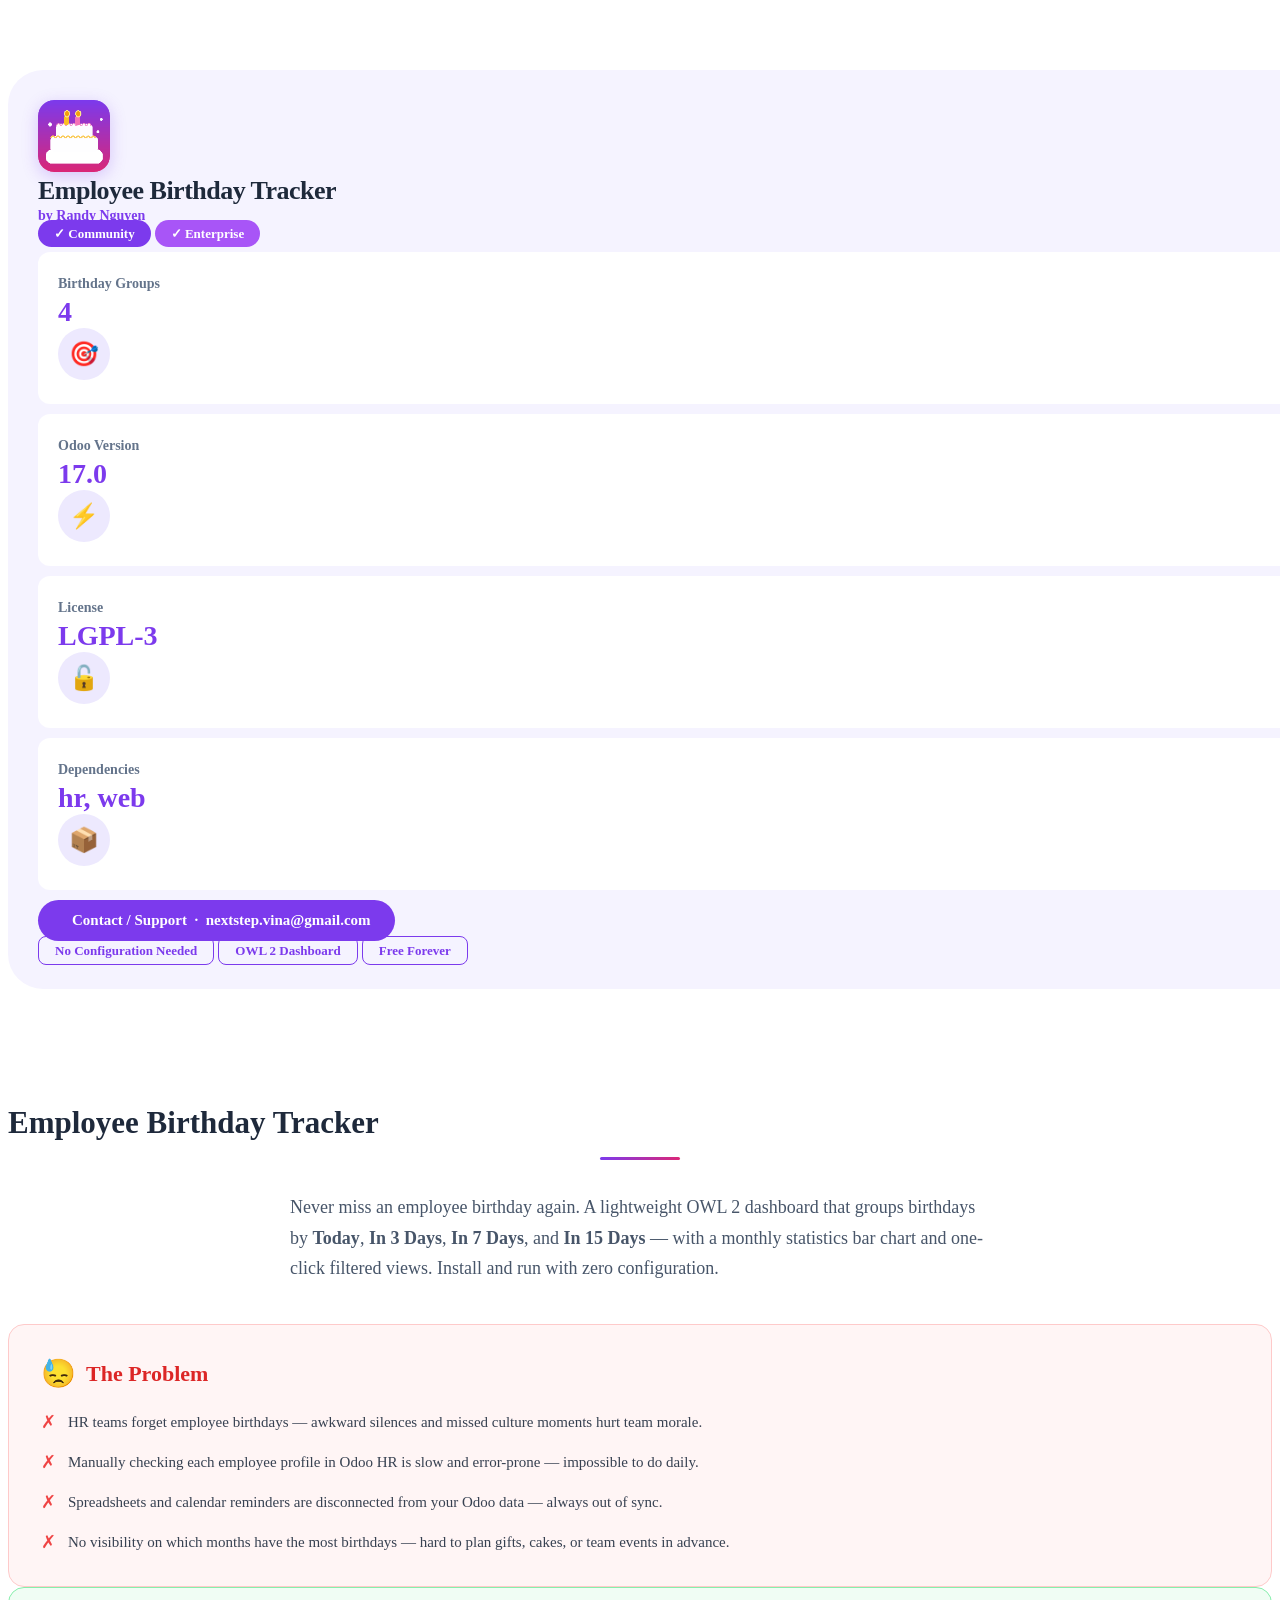
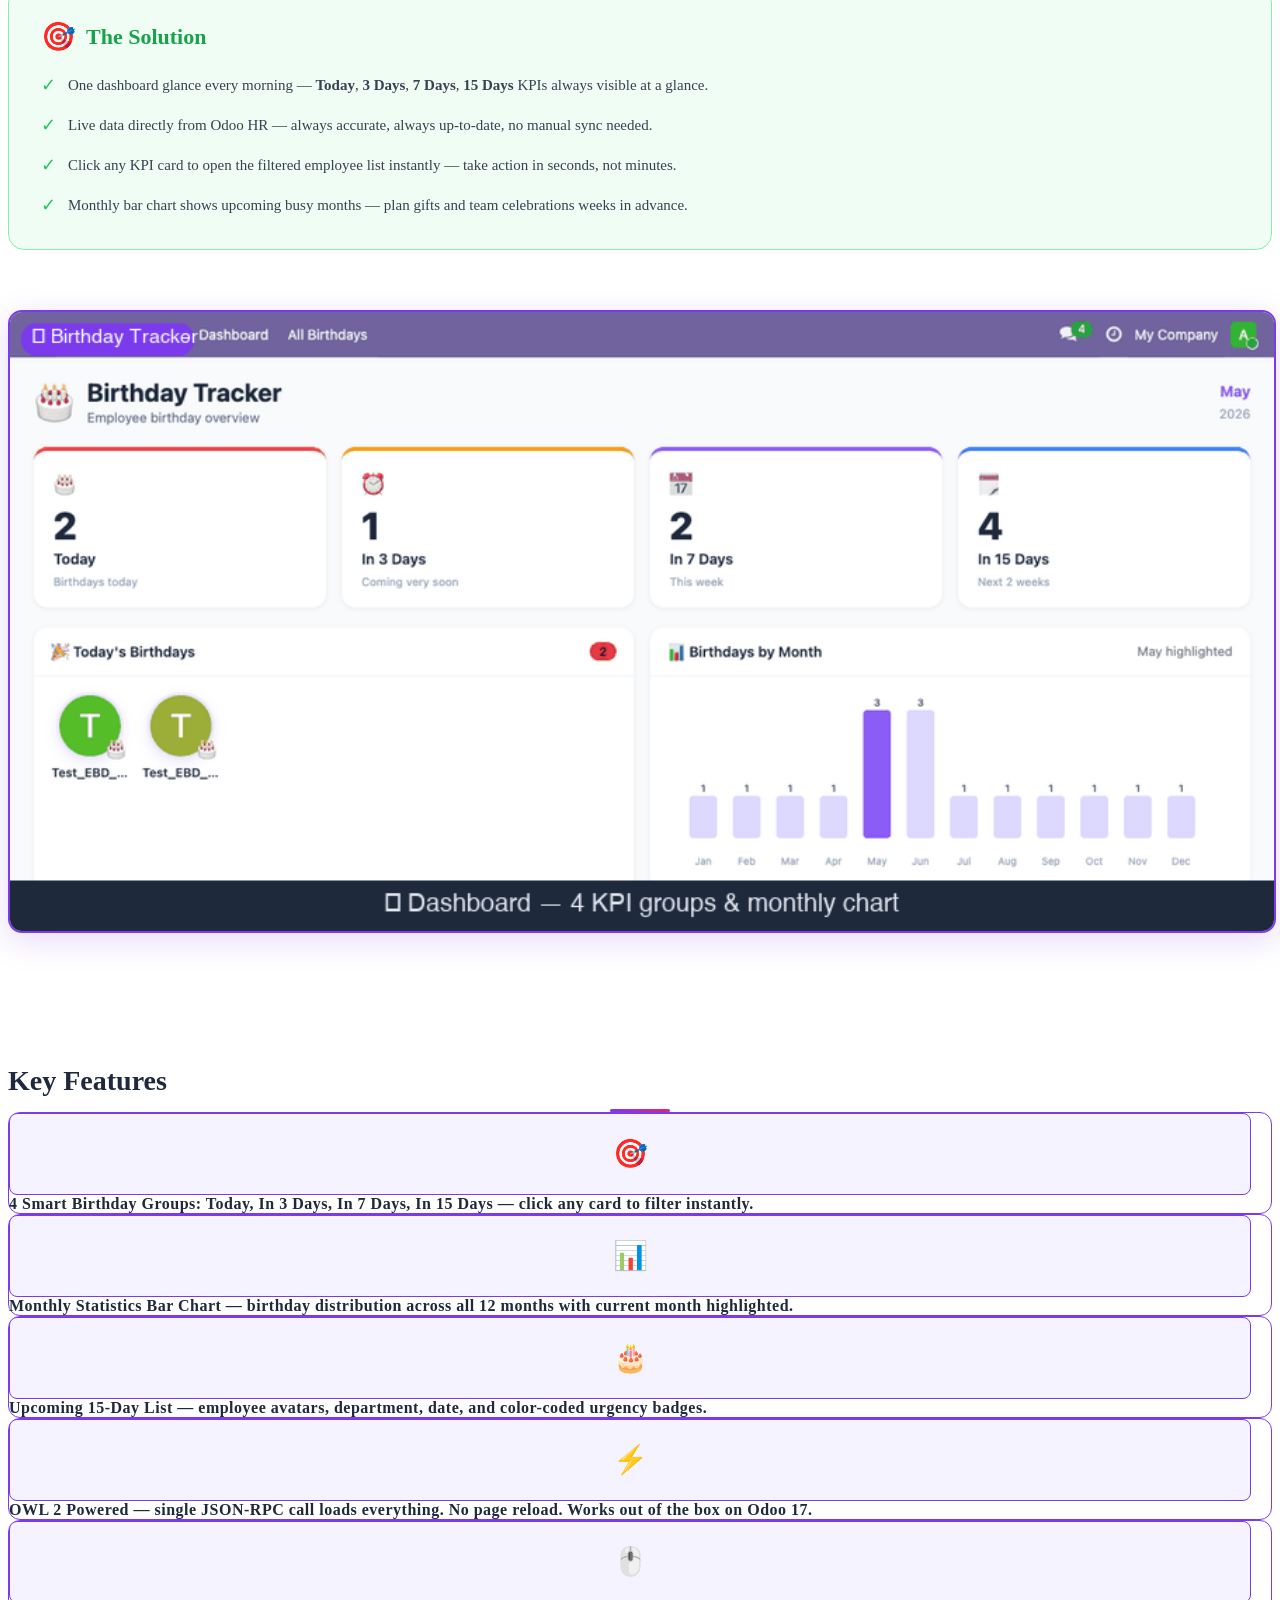
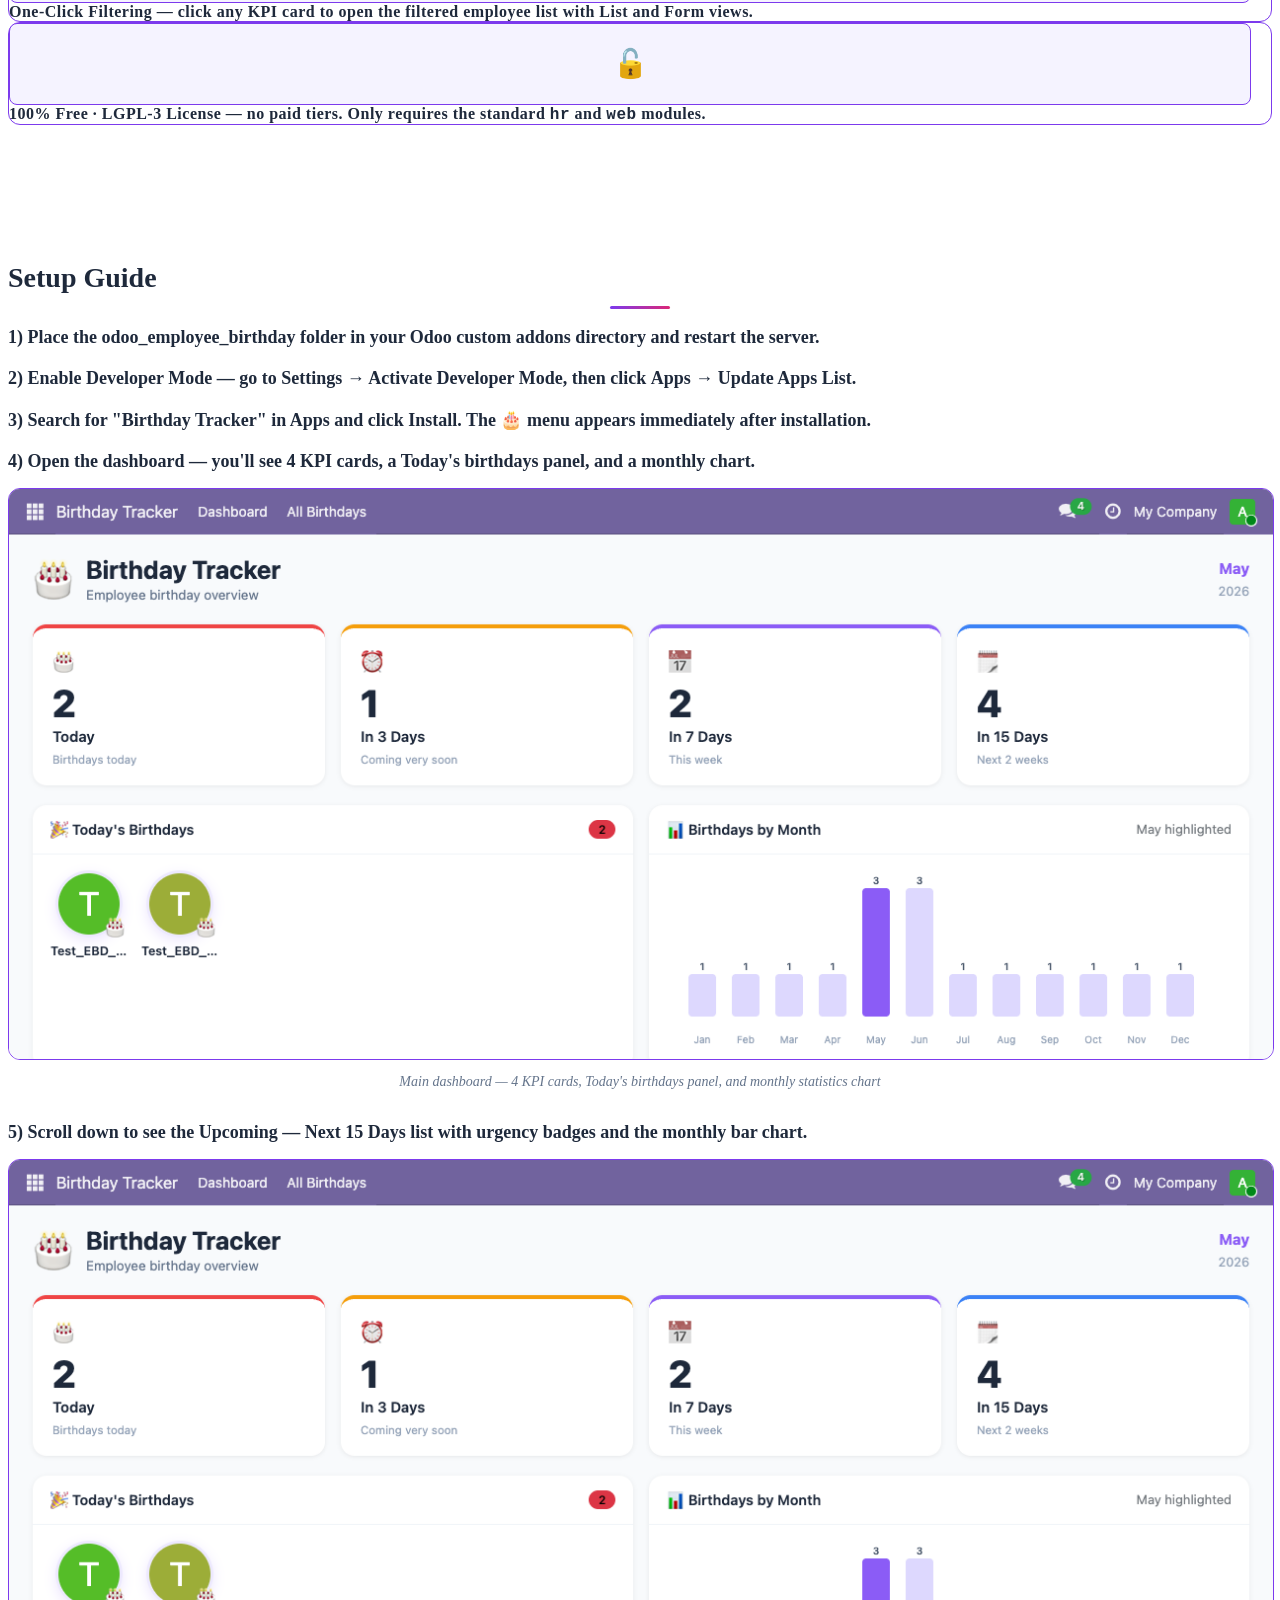
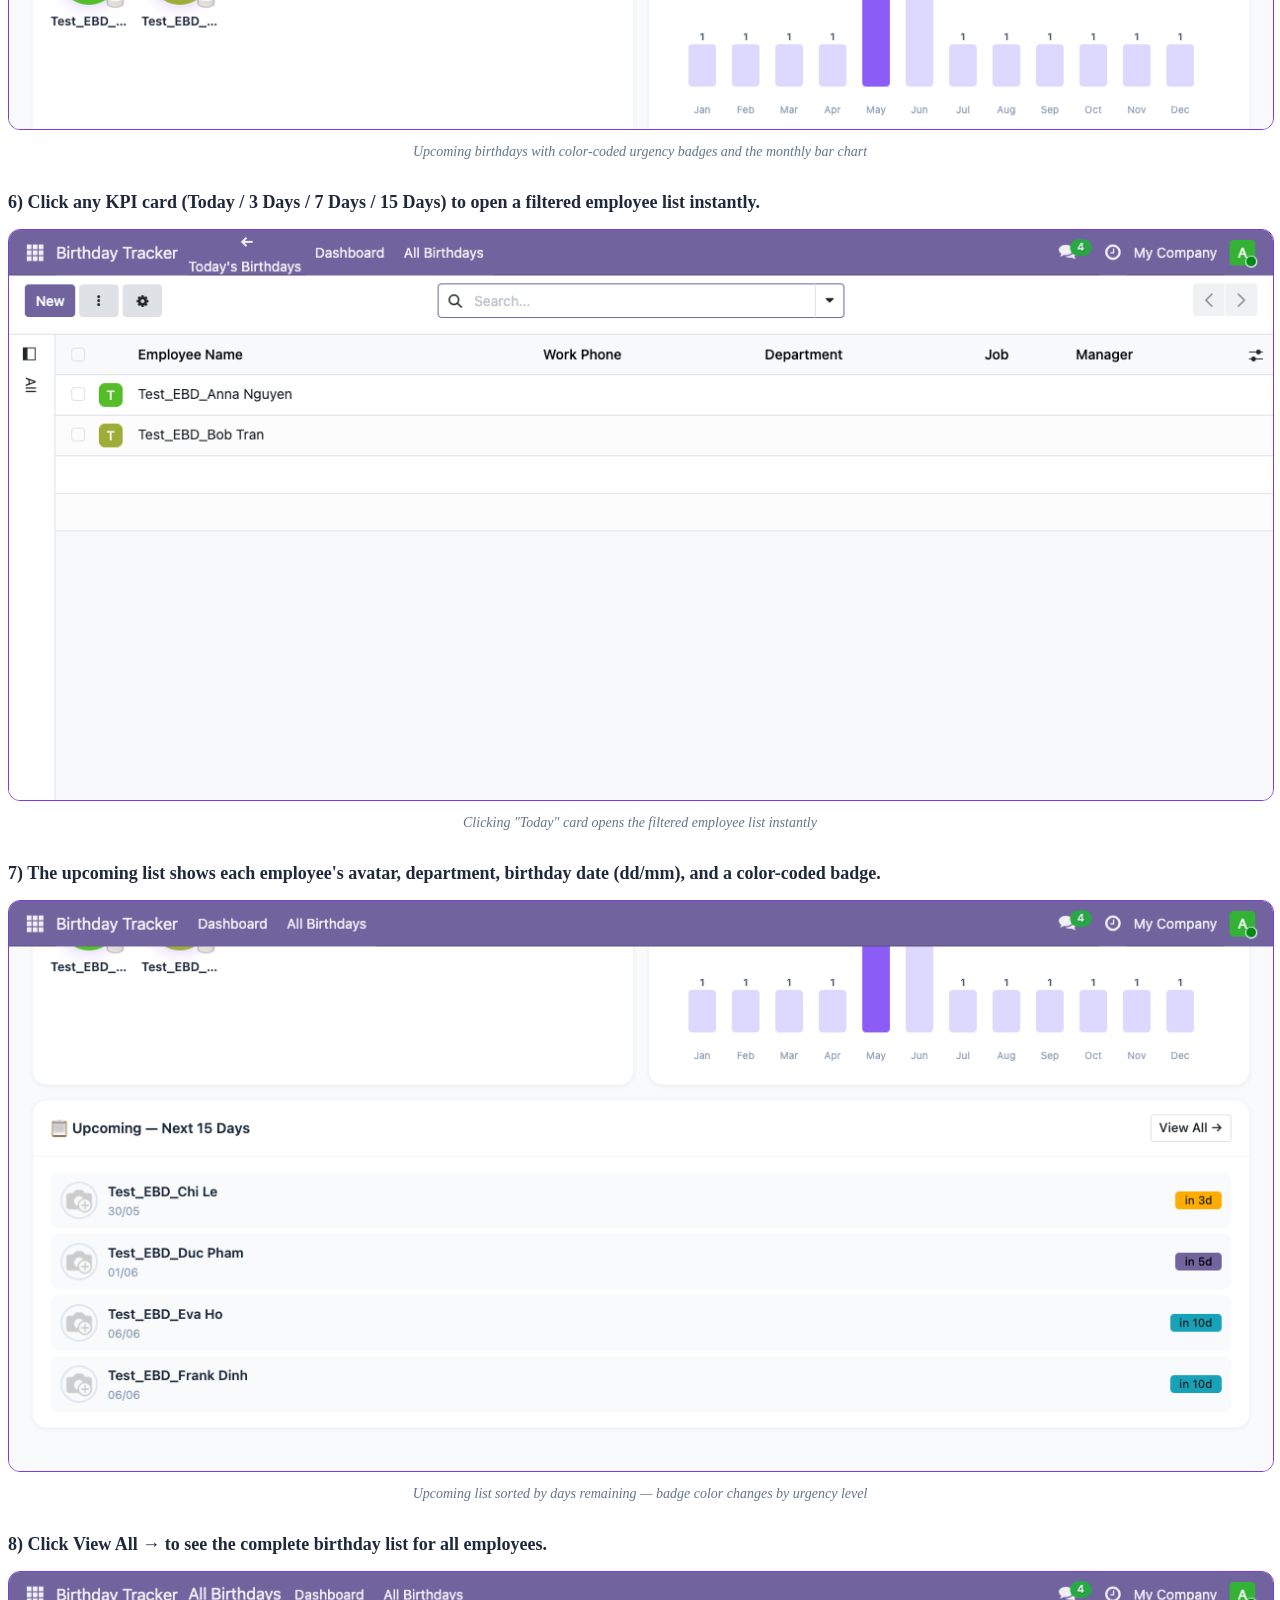
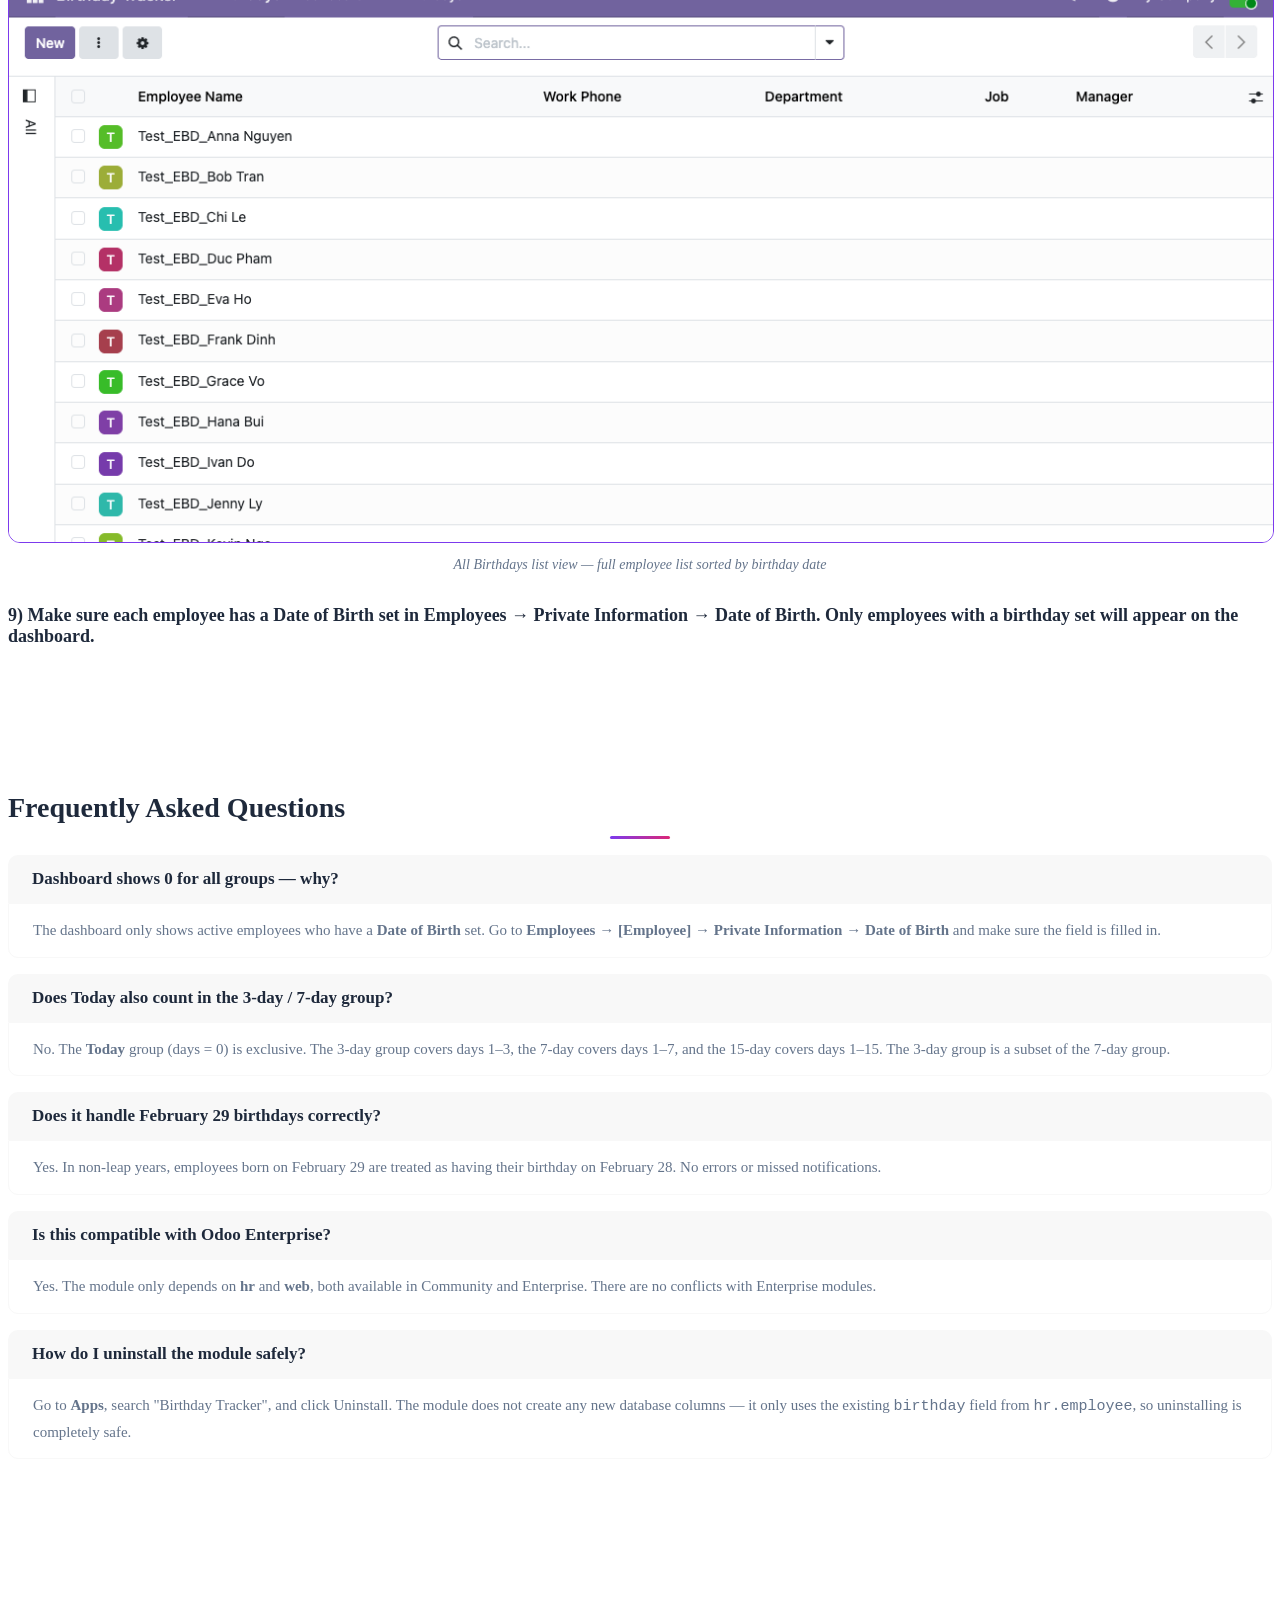
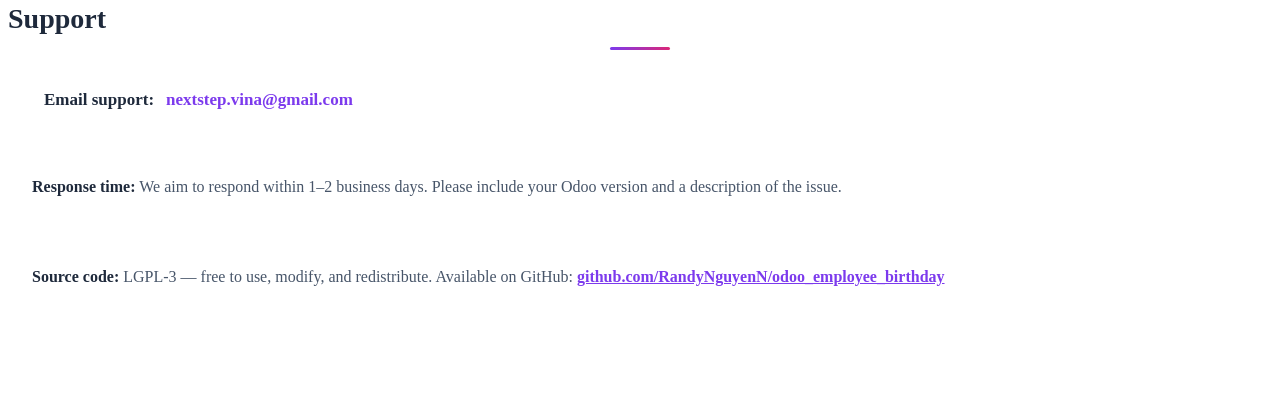
==== odoo_employee_birthday/static/description/index.html @ d993b1d2 "feat: port module to Odoo 17.0 - Update version to 17.0.1.0.0 - Change route type='jsonrpc' to type=" ====
<!DOCTYPE html>
<html lang="en">
<head>
<meta charset="UTF-8">
<meta name="viewport" content="width=device-width, initial-scale=1.0">
<title>Employee Birthday Tracker — Odoo 17</title>
</head>
<body>

<!-- ============================================================
     SECTION 1 — BRAND HEADER
     ============================================================ -->
<section class="sh_counter_section position-relative" style="margin-top:20px; margin-bottom:15px; padding:50px 0 0 0">
  <div class="container">
    <div style="width:100%; background-color:#f5f3ff; padding:30px; border-radius:35px">

      <!-- Logo + title row -->
      <div class="row align-items-center mb-4">
        <div class="col-lg-8 col-md-8 d-flex align-items-center gap-3">
          <img src="icon.png" alt="Birthday Tracker Icon" style="width:72px; height:72px; border-radius:16px; box-shadow:0 4px 16px rgba(124,58,237,.25)">
          <div>
            <div style="font-size:26px; font-weight:800; color:#1e293b; letter-spacing:-.02em">Employee Birthday Tracker</div>
            <div style="font-size:14px; color:#7c3aed; font-weight:600; margin-top:2px">by Randy Nguyen</div>
          </div>
        </div>
        <div class="col-lg-4 col-md-4 d-none d-md-flex justify-content-end align-items-center gap-2">
          <span style="background:#7c3aed; color:#fff; padding:6px 16px; border-radius:20px; font-size:13px; font-weight:700">✓ Community</span>
          <span style="background:#a855f7; color:#fff; padding:6px 16px; border-radius:20px; font-size:13px; font-weight:700">✓ Enterprise</span>
        </div>
      </div>

      <!-- KPI counter cards -->
      <div class="row mt-2">
        <div class="col-xxl-3 col-xl-3 col-lg-6 col-md-6 col-sm-12 col-12 card-group">
          <div class="w-100 shadow" style="padding:24px 20px; border-radius:12px; background-color:#fff; margin:10px 0">
            <div class="d-flex align-items-center justify-content-between">
              <div>
                <div style="font-size:14px; color:#64748b; font-weight:600; margin-bottom:4px">Birthday Groups</div>
                <div style="font-size:28px; font-weight:800; color:#7c3aed">4</div>
              </div>
              <div style="width:52px; height:52px; border-radius:50%; background:#ede9fe; display:flex; align-items:center; justify-content:center; font-size:24px">🎯</div>
            </div>
          </div>
        </div>
        <div class="col-xxl-3 col-xl-3 col-lg-6 col-md-6 col-sm-12 col-12 card-group">
          <div class="w-100 shadow" style="padding:24px 20px; border-radius:12px; background-color:#fff; margin:10px 0">
            <div class="d-flex align-items-center justify-content-between">
              <div>
                <div style="font-size:14px; color:#64748b; font-weight:600; margin-bottom:4px">Odoo Version</div>
                <div style="font-size:28px; font-weight:800; color:#7c3aed">17.0</div>
              </div>
              <div style="width:52px; height:52px; border-radius:50%; background:#ede9fe; display:flex; align-items:center; justify-content:center; font-size:24px">⚡</div>
            </div>
          </div>
        </div>
        <div class="col-xxl-3 col-xl-3 col-lg-6 col-md-6 col-sm-12 col-12 card-group">
          <div class="w-100 shadow" style="padding:24px 20px; border-radius:12px; background-color:#fff; margin:10px 0">
            <div class="d-flex align-items-center justify-content-between">
              <div>
                <div style="font-size:14px; color:#64748b; font-weight:600; margin-bottom:4px">License</div>
                <div style="font-size:28px; font-weight:800; color:#7c3aed">LGPL-3</div>
              </div>
              <div style="width:52px; height:52px; border-radius:50%; background:#ede9fe; display:flex; align-items:center; justify-content:center; font-size:24px">🔓</div>
            </div>
          </div>
        </div>
        <div class="col-xxl-3 col-xl-3 col-lg-6 col-md-6 col-sm-12 col-12 card-group">
          <div class="w-100 shadow" style="padding:24px 20px; border-radius:12px; background-color:#fff; margin:10px 0">
            <div class="d-flex align-items-center justify-content-between">
              <div>
                <div style="font-size:14px; color:#64748b; font-weight:600; margin-bottom:4px">Dependencies</div>
                <div style="font-size:28px; font-weight:800; color:#7c3aed">hr, web</div>
              </div>
              <div style="width:52px; height:52px; border-radius:50%; background:#ede9fe; display:flex; align-items:center; justify-content:center; font-size:24px">📦</div>
            </div>
          </div>
        </div>
      </div>

      <!-- CTA + badges row -->
      <div class="row justify-content-between align-items-center mt-2">
        <div class="col-lg-6">
          <a href="mailto:nextstep.vina@gmail.com" style="text-decoration:none">
            <div style="background:#7c3aed; color:#fff; padding:12px 24px; border-radius:50px; display:inline-flex; align-items:center; gap:10px; font-size:15px; font-weight:700">
              <span class="fa fa-envelope"></span>
              Contact / Support &nbsp;·&nbsp; nextstep.vina@gmail.com
            </div>
          </a>
        </div>
        <div class="col-lg-6 d-none d-lg-flex justify-content-end gap-2 align-items-center">
          <span style="border:1px solid #7c3aed; color:#7c3aed; padding:6px 16px; border-radius:8px; font-size:13px; font-weight:600">No Configuration Needed</span>
          <span style="border:1px solid #7c3aed; color:#7c3aed; padding:6px 16px; border-radius:8px; font-size:13px; font-weight:600">OWL 2 Dashboard</span>
          <span style="border:1px solid #7c3aed; color:#7c3aed; padding:6px 16px; border-radius:8px; font-size:13px; font-weight:600">Free Forever</span>
        </div>
      </div>

    </div>
  </div>
</section>


<!-- ============================================================
     SECTION 2 — MODULE DESCRIPTION
     ============================================================ -->
<section style="padding:60px 0 20px 0">
  <div class="container">
    <div class="text-center">
      <h4 style="font-size:31px; font-weight:700; color:#1e293b; margin-bottom:10px">Employee Birthday Tracker</h4>
      <div style="display:block; height:3px; width:80px; background:linear-gradient(90deg,#7c3aed,#db2777); margin:16px auto 32px auto; border-radius:4px"></div>
      <p style="color:#475569; font-size:18px; max-width:700px; margin:0 auto; line-height:1.7">
        Never miss an employee birthday again. A lightweight OWL 2 dashboard that groups birthdays by
        <strong>Today</strong>, <strong>In 3 Days</strong>, <strong>In 7 Days</strong>, and <strong>In 15 Days</strong> —
        with a monthly statistics bar chart and one-click filtered views. Install and run with zero configuration.
      </p>
    </div>
  </div>
</section>


<!-- ============================================================
     SECTION 2b — PAIN POINTS & SOLUTION
     ============================================================ -->
<section style="padding:20px 0 50px 0; background-color:transparent">
  <div class="container">

    <div class="row g-4">

      <!-- Pain Points -->
      <div class="col-md-6">
        <div style="background:#fff5f5; border:1.5px solid #fecaca; border-radius:16px; padding:32px; height:100%">
          <div style="font-size:22px; font-weight:800; color:#dc2626; margin-bottom:20px; display:flex; align-items:center; gap:10px">
            <span style="font-size:28px">😓</span> The Problem
          </div>
          <ul style="list-style:none; padding:0; margin:0">
            <li style="display:flex; gap:12px; margin-bottom:16px; align-items:flex-start">
              <span style="color:#ef4444; font-size:18px; flex-shrink:0; margin-top:1px">✗</span>
              <span style="color:#374151; font-size:15px; line-height:1.6">HR teams forget employee birthdays — awkward silences and missed culture moments hurt team morale.</span>
            </li>
            <li style="display:flex; gap:12px; margin-bottom:16px; align-items:flex-start">
              <span style="color:#ef4444; font-size:18px; flex-shrink:0; margin-top:1px">✗</span>
              <span style="color:#374151; font-size:15px; line-height:1.6">Manually checking each employee profile in Odoo HR is slow and error-prone — impossible to do daily.</span>
            </li>
            <li style="display:flex; gap:12px; margin-bottom:16px; align-items:flex-start">
              <span style="color:#ef4444; font-size:18px; flex-shrink:0; margin-top:1px">✗</span>
              <span style="color:#374151; font-size:15px; line-height:1.6">Spreadsheets and calendar reminders are disconnected from your Odoo data — always out of sync.</span>
            </li>
            <li style="display:flex; gap:12px; align-items:flex-start">
              <span style="color:#ef4444; font-size:18px; flex-shrink:0; margin-top:1px">✗</span>
              <span style="color:#374151; font-size:15px; line-height:1.6">No visibility on which months have the most birthdays — hard to plan gifts, cakes, or team events in advance.</span>
            </li>
          </ul>
        </div>
      </div>

      <!-- Solution -->
      <div class="col-md-6">
        <div style="background:#f0fdf4; border:1.5px solid #86efac; border-radius:16px; padding:32px; height:100%">
          <div style="font-size:22px; font-weight:800; color:#16a34a; margin-bottom:20px; display:flex; align-items:center; gap:10px">
            <span style="font-size:28px">🎯</span> The Solution
          </div>
          <ul style="list-style:none; padding:0; margin:0">
            <li style="display:flex; gap:12px; margin-bottom:16px; align-items:flex-start">
              <span style="color:#22c55e; font-size:18px; flex-shrink:0; margin-top:1px">✓</span>
              <span style="color:#374151; font-size:15px; line-height:1.6">One dashboard glance every morning — <strong>Today</strong>, <strong>3 Days</strong>, <strong>7 Days</strong>, <strong>15 Days</strong> KPIs always visible at a glance.</span>
            </li>
            <li style="display:flex; gap:12px; margin-bottom:16px; align-items:flex-start">
              <span style="color:#22c55e; font-size:18px; flex-shrink:0; margin-top:1px">✓</span>
              <span style="color:#374151; font-size:15px; line-height:1.6">Live data directly from Odoo HR — always accurate, always up-to-date, no manual sync needed.</span>
            </li>
            <li style="display:flex; gap:12px; margin-bottom:16px; align-items:flex-start">
              <span style="color:#22c55e; font-size:18px; flex-shrink:0; margin-top:1px">✓</span>
              <span style="color:#374151; font-size:15px; line-height:1.6">Click any KPI card to open the filtered employee list instantly — take action in seconds, not minutes.</span>
            </li>
            <li style="display:flex; gap:12px; align-items:flex-start">
              <span style="color:#22c55e; font-size:18px; flex-shrink:0; margin-top:1px">✓</span>
              <span style="color:#374151; font-size:15px; line-height:1.6">Monthly bar chart shows upcoming busy months — plan gifts and team celebrations weeks in advance.</span>
            </li>
          </ul>
        </div>
      </div>

    </div>
  </div>
</section>


<!-- ============================================================
     SECTION 2c — DEMO GIF
     ============================================================ -->
<section style="padding:10px 0 40px 0; background-color:transparent">
  <div class="container">
    <div class="col-md-12">
      <img class="img-responsive rounded" style="width:100%; border:2px solid #7c3aed; border-radius:14px; box-shadow:0 8px 32px rgba(124,58,237,.18)" src="demo.gif" alt="Employee Birthday Tracker Demo">
    </div>
  </div>
</section>


<!-- ============================================================
     SECTION 3 — FEATURES
     ============================================================ -->
<section style="padding:50px 0; background-color:transparent">
  <div class="container">
    <div class="text-center mb-5">
      <h4 style="font-size:28px; font-weight:700; color:#1e293b; margin-bottom:10px">Key Features</h4>
      <div style="display:block; height:3px; width:60px; background:linear-gradient(90deg,#7c3aed,#db2777); margin:12px auto 0 auto; border-radius:4px"></div>
    </div>
    <div class="row g-3">

      <div class="col-md-6">
        <div class="p-4 shadow rounded h-100 d-flex align-items-center" style="border:1px solid #7c3aed; border-radius:12px !important">
          <div style="border:1px solid #7c3aed; padding:10px; border-radius:8px; margin-right:20px; display:flex; min-width:60px; min-height:60px; align-items:center; justify-content:center; background:#f5f3ff">
            <span style="font-size:28px">🎯</span>
          </div>
          <span style="font-size:16px; color:#1e293b; font-weight:600; letter-spacing:.5px">4 Smart Birthday Groups: Today, In 3 Days, In 7 Days, In 15 Days — click any card to filter instantly.</span>
        </div>
      </div>

      <div class="col-md-6">
        <div class="p-4 shadow rounded h-100 d-flex align-items-center" style="border:1px solid #7c3aed; border-radius:12px !important">
          <div style="border:1px solid #7c3aed; padding:10px; border-radius:8px; margin-right:20px; display:flex; min-width:60px; min-height:60px; align-items:center; justify-content:center; background:#f5f3ff">
            <span style="font-size:28px">📊</span>
          </div>
          <span style="font-size:16px; color:#1e293b; font-weight:600; letter-spacing:.5px">Monthly Statistics Bar Chart — birthday distribution across all 12 months with current month highlighted.</span>
        </div>
      </div>

      <div class="col-md-6">
        <div class="p-4 shadow rounded h-100 d-flex align-items-center" style="border:1px solid #7c3aed; border-radius:12px !important">
          <div style="border:1px solid #7c3aed; padding:10px; border-radius:8px; margin-right:20px; display:flex; min-width:60px; min-height:60px; align-items:center; justify-content:center; background:#f5f3ff">
            <span style="font-size:28px">🎂</span>
          </div>
          <span style="font-size:16px; color:#1e293b; font-weight:600; letter-spacing:.5px">Upcoming 15-Day List — employee avatars, department, date, and color-coded urgency badges.</span>
        </div>
      </div>

      <div class="col-md-6">
        <div class="p-4 shadow rounded h-100 d-flex align-items-center" style="border:1px solid #7c3aed; border-radius:12px !important">
          <div style="border:1px solid #7c3aed; padding:10px; border-radius:8px; margin-right:20px; display:flex; min-width:60px; min-height:60px; align-items:center; justify-content:center; background:#f5f3ff">
            <span style="font-size:28px">⚡</span>
          </div>
          <span style="font-size:16px; color:#1e293b; font-weight:600; letter-spacing:.5px">OWL 2 Powered — single JSON-RPC call loads everything. No page reload. Works out of the box on Odoo 17.</span>
        </div>
      </div>

      <div class="col-md-6">
        <div class="p-4 shadow rounded h-100 d-flex align-items-center" style="border:1px solid #7c3aed; border-radius:12px !important">
          <div style="border:1px solid #7c3aed; padding:10px; border-radius:8px; margin-right:20px; display:flex; min-width:60px; min-height:60px; align-items:center; justify-content:center; background:#f5f3ff">
            <span style="font-size:28px">🖱️</span>
          </div>
          <span style="font-size:16px; color:#1e293b; font-weight:600; letter-spacing:.5px">One-Click Filtering — click any KPI card to open the filtered employee list with List and Form views.</span>
        </div>
      </div>

      <div class="col-md-6">
        <div class="p-4 shadow rounded h-100 d-flex align-items-center" style="border:1px solid #7c3aed; border-radius:12px !important">
          <div style="border:1px solid #7c3aed; padding:10px; border-radius:8px; margin-right:20px; display:flex; min-width:60px; min-height:60px; align-items:center; justify-content:center; background:#f5f3ff">
            <span style="font-size:28px">🔓</span>
          </div>
          <span style="font-size:16px; color:#1e293b; font-weight:600; letter-spacing:.5px">100% Free · LGPL-3 License — no paid tiers. Only requires the standard <code>hr</code> and <code>web</code> modules.</span>
        </div>
      </div>

    </div>
  </div>
</section>


<!-- ============================================================
     SECTION 4 — SETUP GUIDE WITH SCREENSHOTS
     ============================================================ -->
<section style="padding:50px 0; background-color:transparent">
  <div class="container">
    <div class="text-center mb-5">
      <h4 style="font-size:28px; font-weight:700; color:#1e293b; margin-bottom:10px">Setup Guide</h4>
      <div style="display:block; height:3px; width:60px; background:linear-gradient(90deg,#7c3aed,#db2777); margin:12px auto 0 auto; border-radius:4px"></div>
    </div>

    <p style="color:#1e293b; font-size:18px; margin-bottom:20px; font-weight:600">
      1) Place the <strong>odoo_employee_birthday</strong> folder in your Odoo custom addons directory and restart the server.
    </p>

    <p style="color:#1e293b; font-size:18px; margin-bottom:20px; font-weight:600">
      2) Enable Developer Mode — go to <strong>Settings → Activate Developer Mode</strong>, then click <strong>Apps → Update Apps List</strong>.
    </p>

    <p style="color:#1e293b; font-size:18px; margin-bottom:20px; font-weight:600">
      3) Search for <strong>"Birthday Tracker"</strong> in Apps and click <strong>Install</strong>. The 🎂 menu appears immediately after installation.
    </p>

    <p style="color:#1e293b; font-size:18px; margin-bottom:16px; font-weight:600">
      4) Open the dashboard — you'll see 4 KPI cards, a Today's birthdays panel, and a monthly chart.
    </p>
    <div class="col-md-12">
      <img class="img-responsive rounded" style="width:100%; border:1px solid #7c3aed; border-radius:12px" src="screenshots/01-dashboard.png" alt="Birthday Tracker Dashboard">
    </div>
    <p style="color:#64748b; font-size:14px; text-align:center; margin:10px 0 32px 0; font-style:italic">Main dashboard — 4 KPI cards, Today's birthdays panel, and monthly statistics chart</p>

    <p style="color:#1e293b; font-size:18px; margin-bottom:16px; font-weight:600">
      5) Scroll down to see the <strong>Upcoming — Next 15 Days</strong> list with urgency badges and the monthly bar chart.
    </p>
    <div class="col-md-12">
      <img class="img-responsive rounded" style="width:100%; border:1px solid #7c3aed; border-radius:12px" src="screenshots/02-dashboard-upcoming.png" alt="Dashboard Upcoming List">
    </div>
    <p style="color:#64748b; font-size:14px; text-align:center; margin:10px 0 32px 0; font-style:italic">Upcoming birthdays with color-coded urgency badges and the monthly bar chart</p>

    <p style="color:#1e293b; font-size:18px; margin-bottom:16px; font-weight:600">
      6) Click any <strong>KPI card</strong> (Today / 3 Days / 7 Days / 15 Days) to open a filtered employee list instantly.
    </p>
    <div class="col-md-12">
      <img class="img-responsive rounded" style="width:100%; border:1px solid #7c3aed; border-radius:12px" src="screenshots/04-today-filtered-list.png" alt="Filtered Today List">
    </div>
    <p style="color:#64748b; font-size:14px; text-align:center; margin:10px 0 32px 0; font-style:italic">Clicking "Today" card opens the filtered employee list instantly</p>

    <p style="color:#1e293b; font-size:18px; margin-bottom:16px; font-weight:600">
      7) The upcoming list shows each employee's avatar, department, birthday date (dd/mm), and a color-coded badge.
    </p>
    <div class="col-md-12">
      <img class="img-responsive rounded" style="width:100%; border:1px solid #7c3aed; border-radius:12px" src="screenshots/03-upcoming-list.png" alt="Upcoming Birthdays">
    </div>
    <p style="color:#64748b; font-size:14px; text-align:center; margin:10px 0 32px 0; font-style:italic">Upcoming list sorted by days remaining — badge color changes by urgency level</p>

    <p style="color:#1e293b; font-size:18px; margin-bottom:16px; font-weight:600">
      8) Click <strong>View All →</strong> to see the complete birthday list for all employees.
    </p>
    <div class="col-md-12">
      <img class="img-responsive rounded" style="width:100%; border:1px solid #7c3aed; border-radius:12px" src="screenshots/05-all-birthdays.png" alt="All Birthdays List">
    </div>
    <p style="color:#64748b; font-size:14px; text-align:center; margin:10px 0 32px 0; font-style:italic">All Birthdays list view — full employee list sorted by birthday date</p>

    <p style="color:#1e293b; font-size:18px; margin-bottom:8px; font-weight:600">
      9) Make sure each employee has a <strong>Date of Birth</strong> set in <strong>Employees → Private Information → Date of Birth</strong>.
      Only employees with a birthday set will appear on the dashboard.
    </p>

  </div>
</section>


<!-- ============================================================
     SECTION 5 — FAQ
     ============================================================ -->
<section style="padding:50px 0; background-color:transparent">
  <div class="container">
    <div class="text-center mb-5">
      <h4 style="font-size:28px; font-weight:700; color:#1e293b; margin-bottom:10px">Frequently Asked Questions</h4>
      <div style="display:block; height:3px; width:60px; background:linear-gradient(90deg,#7c3aed,#db2777); margin:12px auto 0 auto; border-radius:4px"></div>
    </div>

    <div class="row">
      <div class="col-md-12">
        <div class="accordion" id="accordion_faq">

          <div style="margin:1rem 0">
            <div class="card-header" data-bs-toggle="collapse" data-bs-target="#faq1" style="background-color:#f8f8f8; border:none; border-radius:10px 10px 0 0; padding:14px 24px; cursor:pointer">
              <a class="card-title text-decoration-none" style="font-size:17px; font-weight:600; color:#1e293b">Dashboard shows 0 for all groups — why?</a>
            </div>
            <div id="faq1" class="accordion-collapse collapse show" data-bs-parent="#accordion_faq" style="border:1px solid #f8f8f8; border-radius:0 0 10px 10px">
              <p style="padding:14px 24px; font-size:15px; color:#64748b; line-height:1.65; margin:0">
                The dashboard only shows active employees who have a <strong>Date of Birth</strong> set. Go to
                <strong>Employees → [Employee] → Private Information → Date of Birth</strong> and make sure the field is filled in.
              </p>
            </div>
          </div>

          <div style="margin:1rem 0">
            <div class="card-header collapsed" data-bs-toggle="collapse" data-bs-target="#faq2" style="background-color:#f8f8f8; border:none; border-radius:10px 10px 0 0; padding:14px 24px; cursor:pointer">
              <a class="card-title text-decoration-none" style="font-size:17px; font-weight:600; color:#1e293b">Does Today also count in the 3-day / 7-day group?</a>
            </div>
            <div id="faq2" class="accordion-collapse collapse" data-bs-parent="#accordion_faq" style="border:1px solid #f8f8f8; border-radius:0 0 10px 10px">
              <p style="padding:14px 24px; font-size:15px; color:#64748b; line-height:1.65; margin:0">
                No. The <strong>Today</strong> group (days = 0) is exclusive. The 3-day group covers days 1–3, the 7-day covers days 1–7, and the 15-day covers days 1–15. The 3-day group is a subset of the 7-day group.
              </p>
            </div>
          </div>

          <div style="margin:1rem 0">
            <div class="card-header collapsed" data-bs-toggle="collapse" data-bs-target="#faq3" style="background-color:#f8f8f8; border:none; border-radius:10px 10px 0 0; padding:14px 24px; cursor:pointer">
              <a class="card-title text-decoration-none" style="font-size:17px; font-weight:600; color:#1e293b">Does it handle February 29 birthdays correctly?</a>
            </div>
            <div id="faq3" class="accordion-collapse collapse" data-bs-parent="#accordion_faq" style="border:1px solid #f8f8f8; border-radius:0 0 10px 10px">
              <p style="padding:14px 24px; font-size:15px; color:#64748b; line-height:1.65; margin:0">
                Yes. In non-leap years, employees born on February 29 are treated as having their birthday on February 28. No errors or missed notifications.
              </p>
            </div>
          </div>

          <div style="margin:1rem 0">
            <div class="card-header collapsed" data-bs-toggle="collapse" data-bs-target="#faq4" style="background-color:#f8f8f8; border:none; border-radius:10px 10px 0 0; padding:14px 24px; cursor:pointer">
              <a class="card-title text-decoration-none" style="font-size:17px; font-weight:600; color:#1e293b">Is this compatible with Odoo Enterprise?</a>
            </div>
            <div id="faq4" class="accordion-collapse collapse" data-bs-parent="#accordion_faq" style="border:1px solid #f8f8f8; border-radius:0 0 10px 10px">
              <p style="padding:14px 24px; font-size:15px; color:#64748b; line-height:1.65; margin:0">
                Yes. The module only depends on <strong>hr</strong> and <strong>web</strong>, both available in Community and Enterprise. There are no conflicts with Enterprise modules.
              </p>
            </div>
          </div>

          <div style="margin:1rem 0">
            <div class="card-header collapsed" data-bs-toggle="collapse" data-bs-target="#faq5" style="background-color:#f8f8f8; border:none; border-radius:10px 10px 0 0; padding:14px 24px; cursor:pointer">
              <a class="card-title text-decoration-none" style="font-size:17px; font-weight:600; color:#1e293b">How do I uninstall the module safely?</a>
            </div>
            <div id="faq5" class="accordion-collapse collapse" data-bs-parent="#accordion_faq" style="border:1px solid #f8f8f8; border-radius:0 0 10px 10px">
              <p style="padding:14px 24px; font-size:15px; color:#64748b; line-height:1.65; margin:0">
                Go to <strong>Apps</strong>, search "Birthday Tracker", and click Uninstall. The module does not create any new database columns — it only uses the existing <code>birthday</code> field from <code>hr.employee</code>, so uninstalling is completely safe.
              </p>
            </div>
          </div>

        </div>
      </div>
    </div>
  </div>
</section>


<!-- ============================================================
     SECTION 6 — SUPPORT
     ============================================================ -->
<section style="padding:40px 0 60px 0; background-color:transparent">
  <div class="container">
    <div class="text-center mb-5">
      <h4 style="font-size:28px; font-weight:700; color:#1e293b; margin-bottom:10px">Support</h4>
      <div style="display:block; height:3px; width:60px; background:linear-gradient(90deg,#7c3aed,#db2777); margin:12px auto 0 auto; border-radius:4px"></div>
    </div>
    <div class="row">
      <div class="col-md-8 mx-auto">
        <ul style="padding:0; list-style:none">
          <li class="border rounded" style="padding:24px; margin-bottom:16px; border-color:#7c3aed !important; border-radius:12px">
            <a href="mailto:nextstep.vina@gmail.com" style="text-decoration:none; color:#1e293b; font-size:17px; font-weight:600; display:flex; align-items:center; gap:12px">
              <span class="fa fa-envelope" style="color:#7c3aed; font-size:22px"></span>
              Email support: <strong style="color:#7c3aed">nextstep.vina@gmail.com</strong>
            </a>
          </li>
          <li class="border rounded" style="padding:24px; margin-bottom:16px; border-color:#7c3aed !important; border-radius:12px">
            <div style="font-size:16px; color:#475569; line-height:1.65">
              <strong style="color:#1e293b">Response time:</strong> We aim to respond within 1–2 business days.
              Please include your Odoo version and a description of the issue.
            </div>
          </li>
          <li class="border rounded" style="padding:24px; border-color:#7c3aed !important; border-radius:12px">
            <div style="font-size:16px; color:#475569; line-height:1.65">
              <strong style="color:#1e293b">Source code:</strong> LGPL-3 — free to use, modify, and redistribute.
              Available on GitHub:
              <a href="https://github.com/RandyNguyenN/odoo_employee_birthday" style="color:#7c3aed; font-weight:600">
                github.com/RandyNguyenN/odoo_employee_birthday
              </a>
            </div>
          </li>
        </ul>
      </div>
    </div>
  </div>
</section>

</body>
</html>
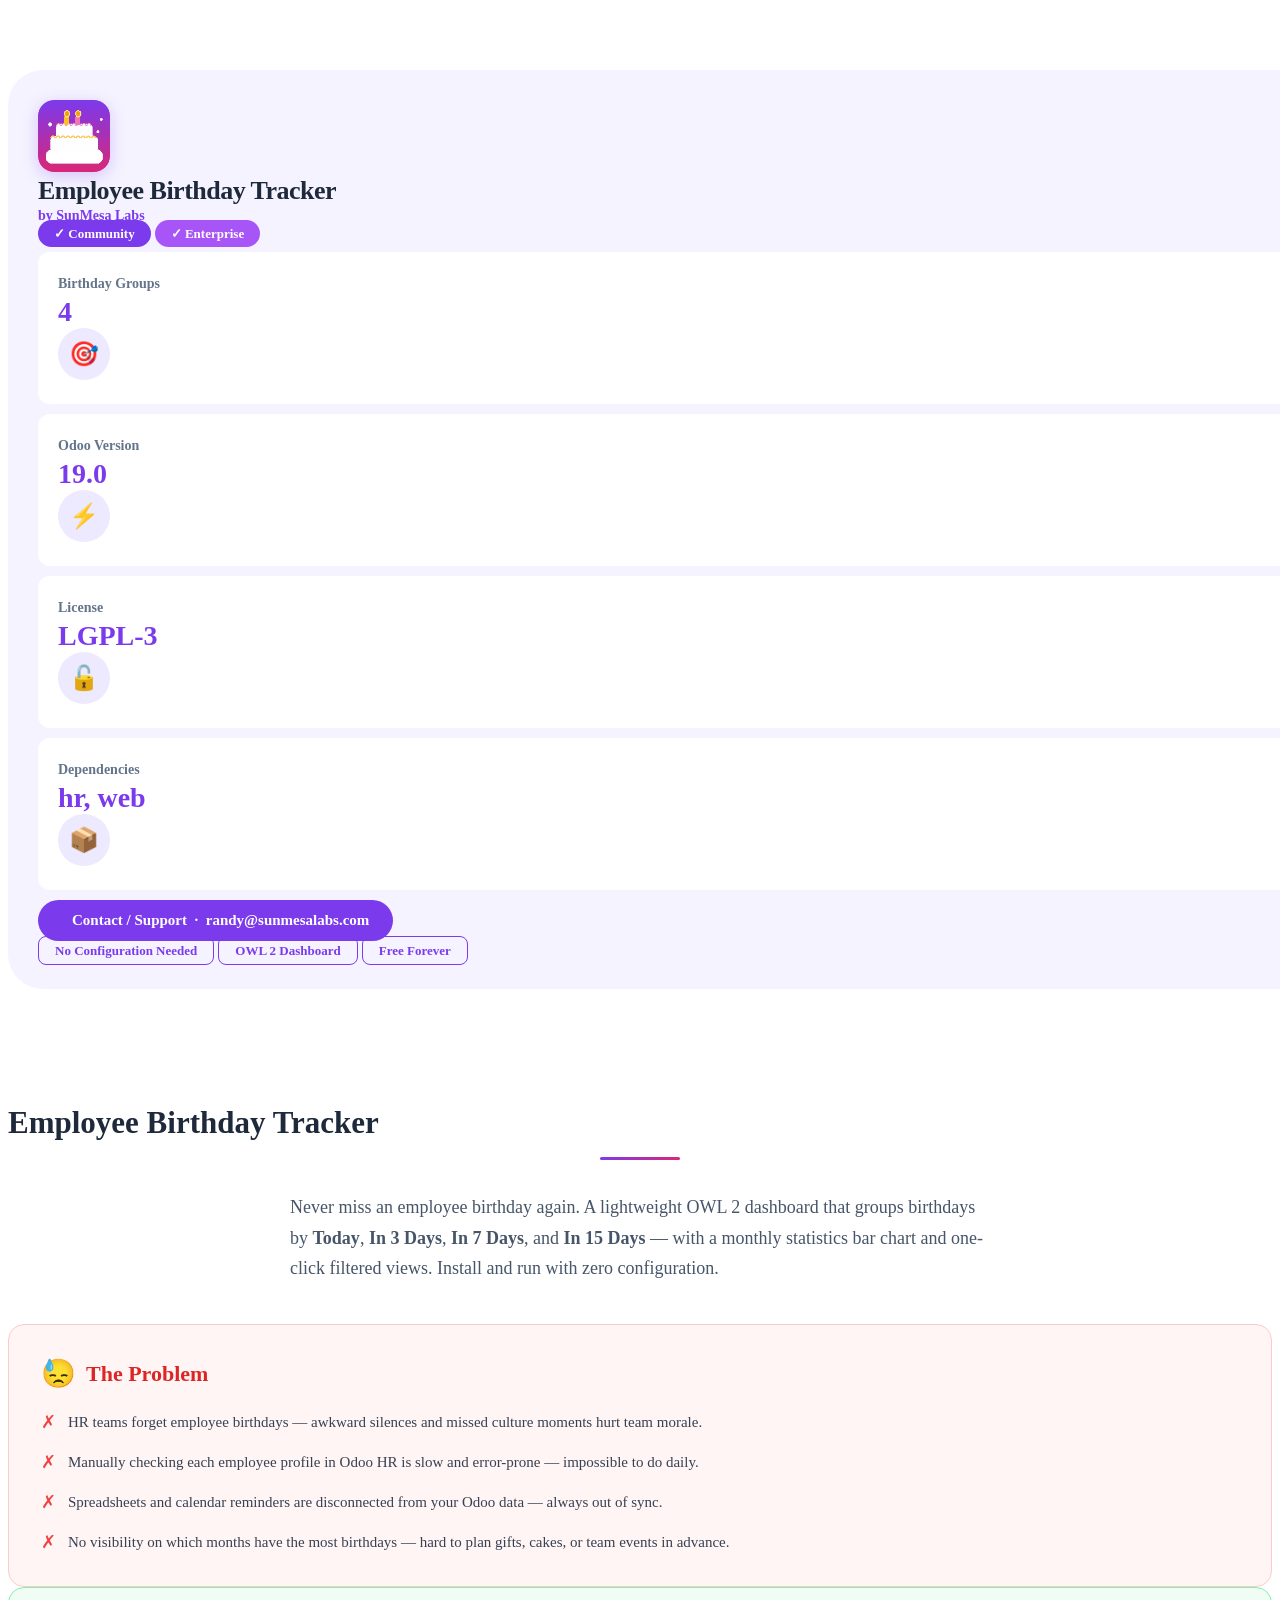
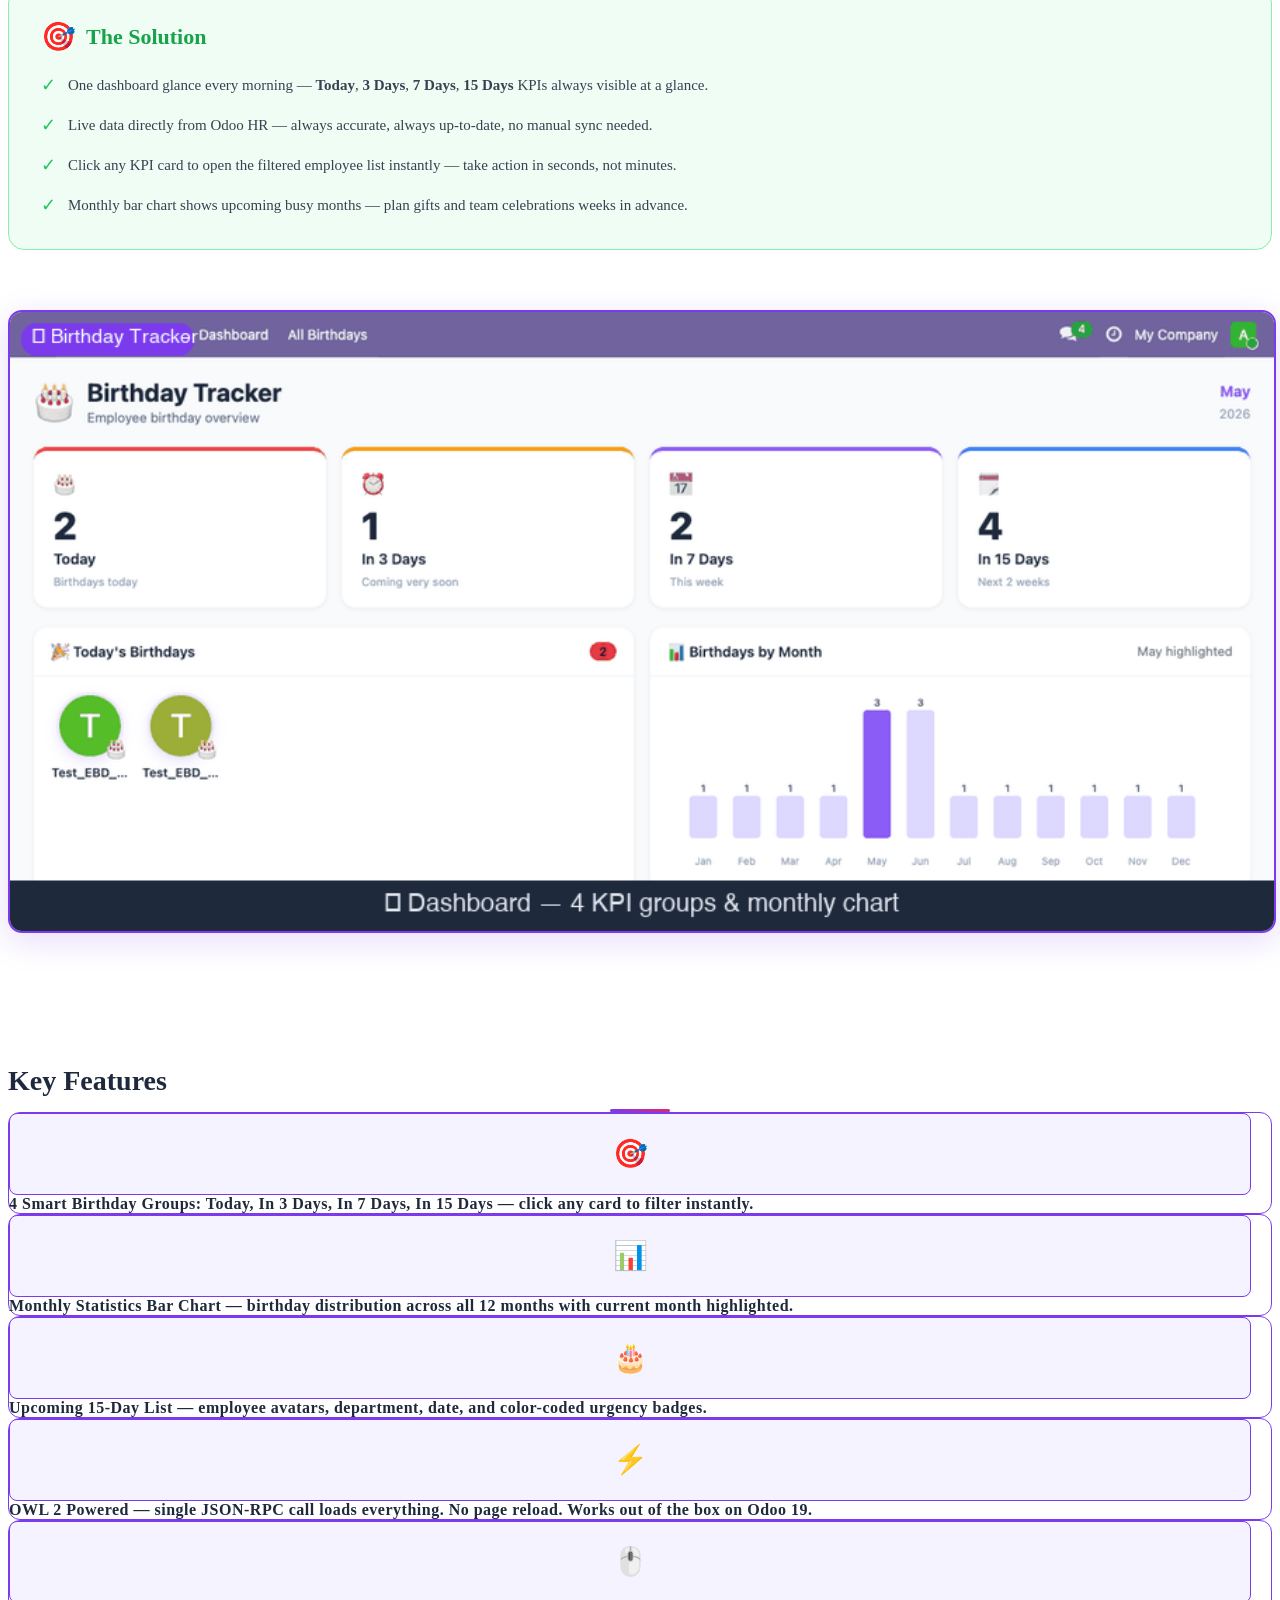
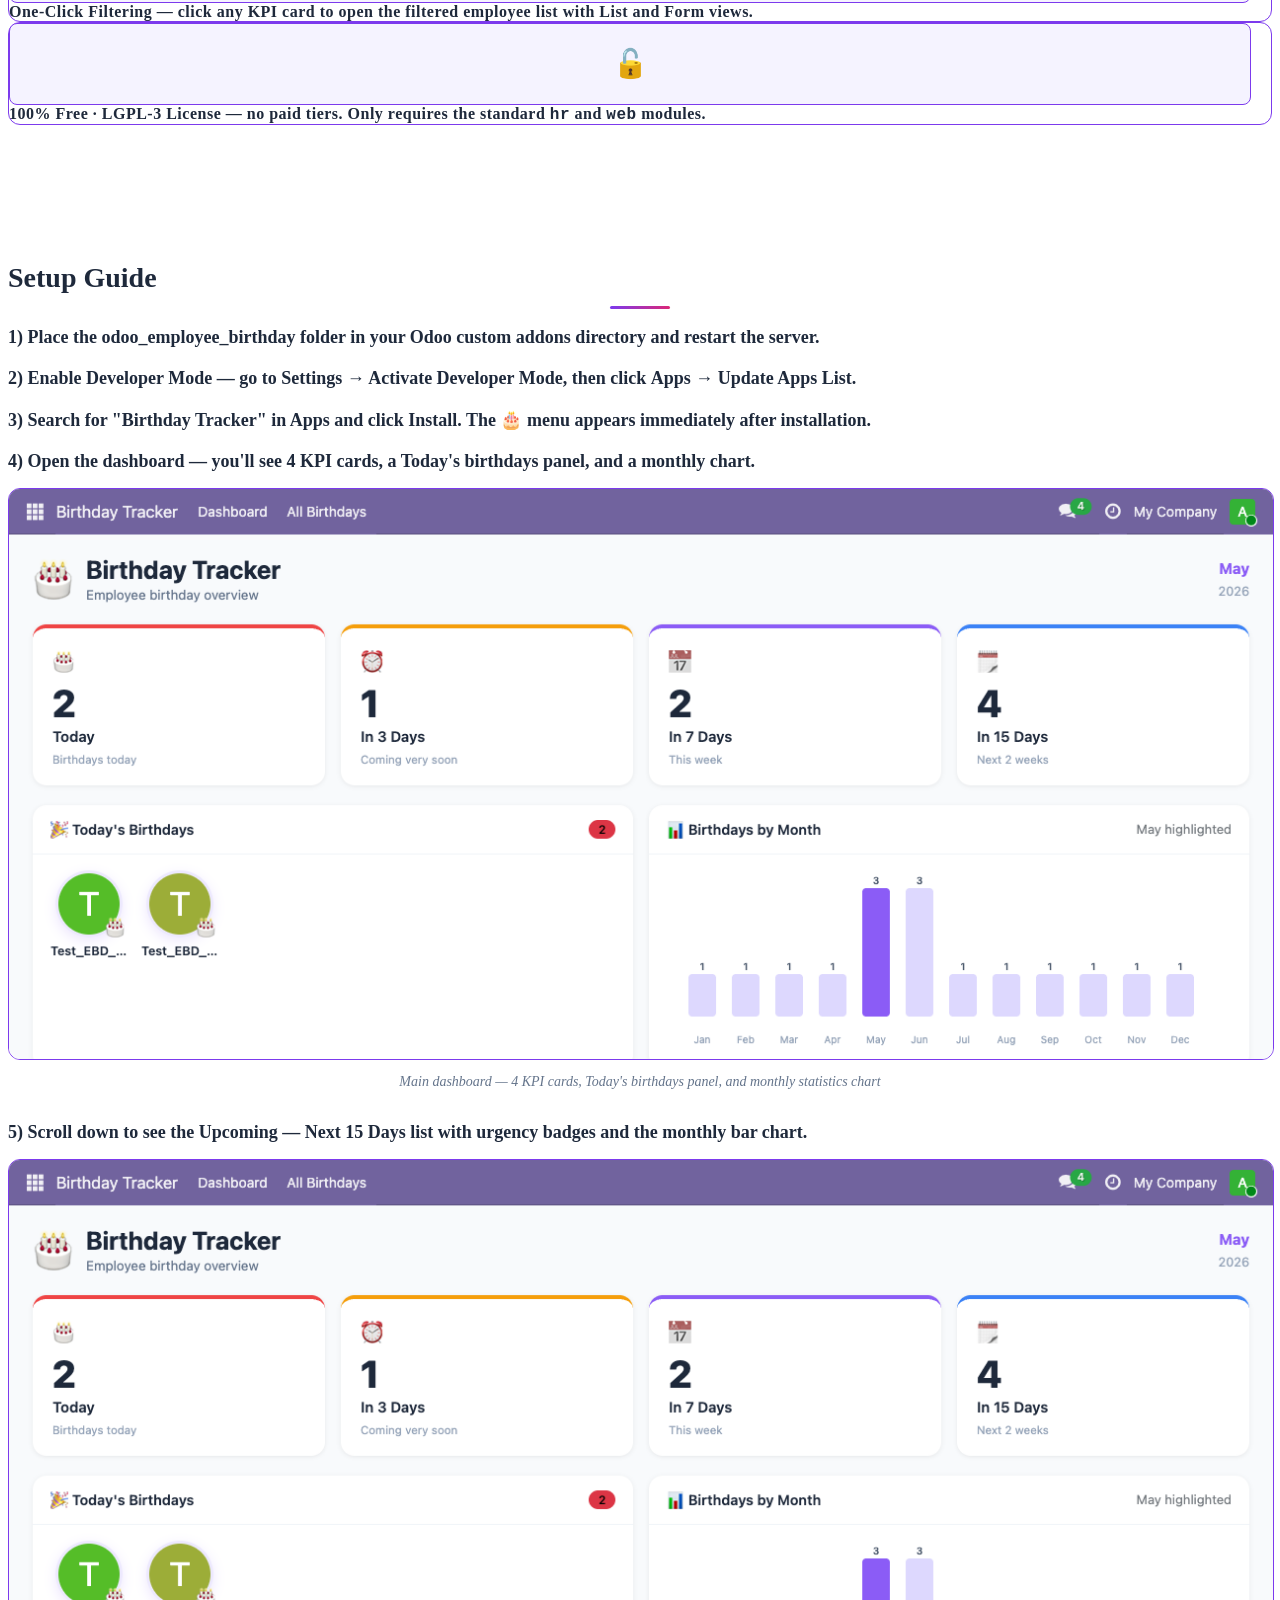
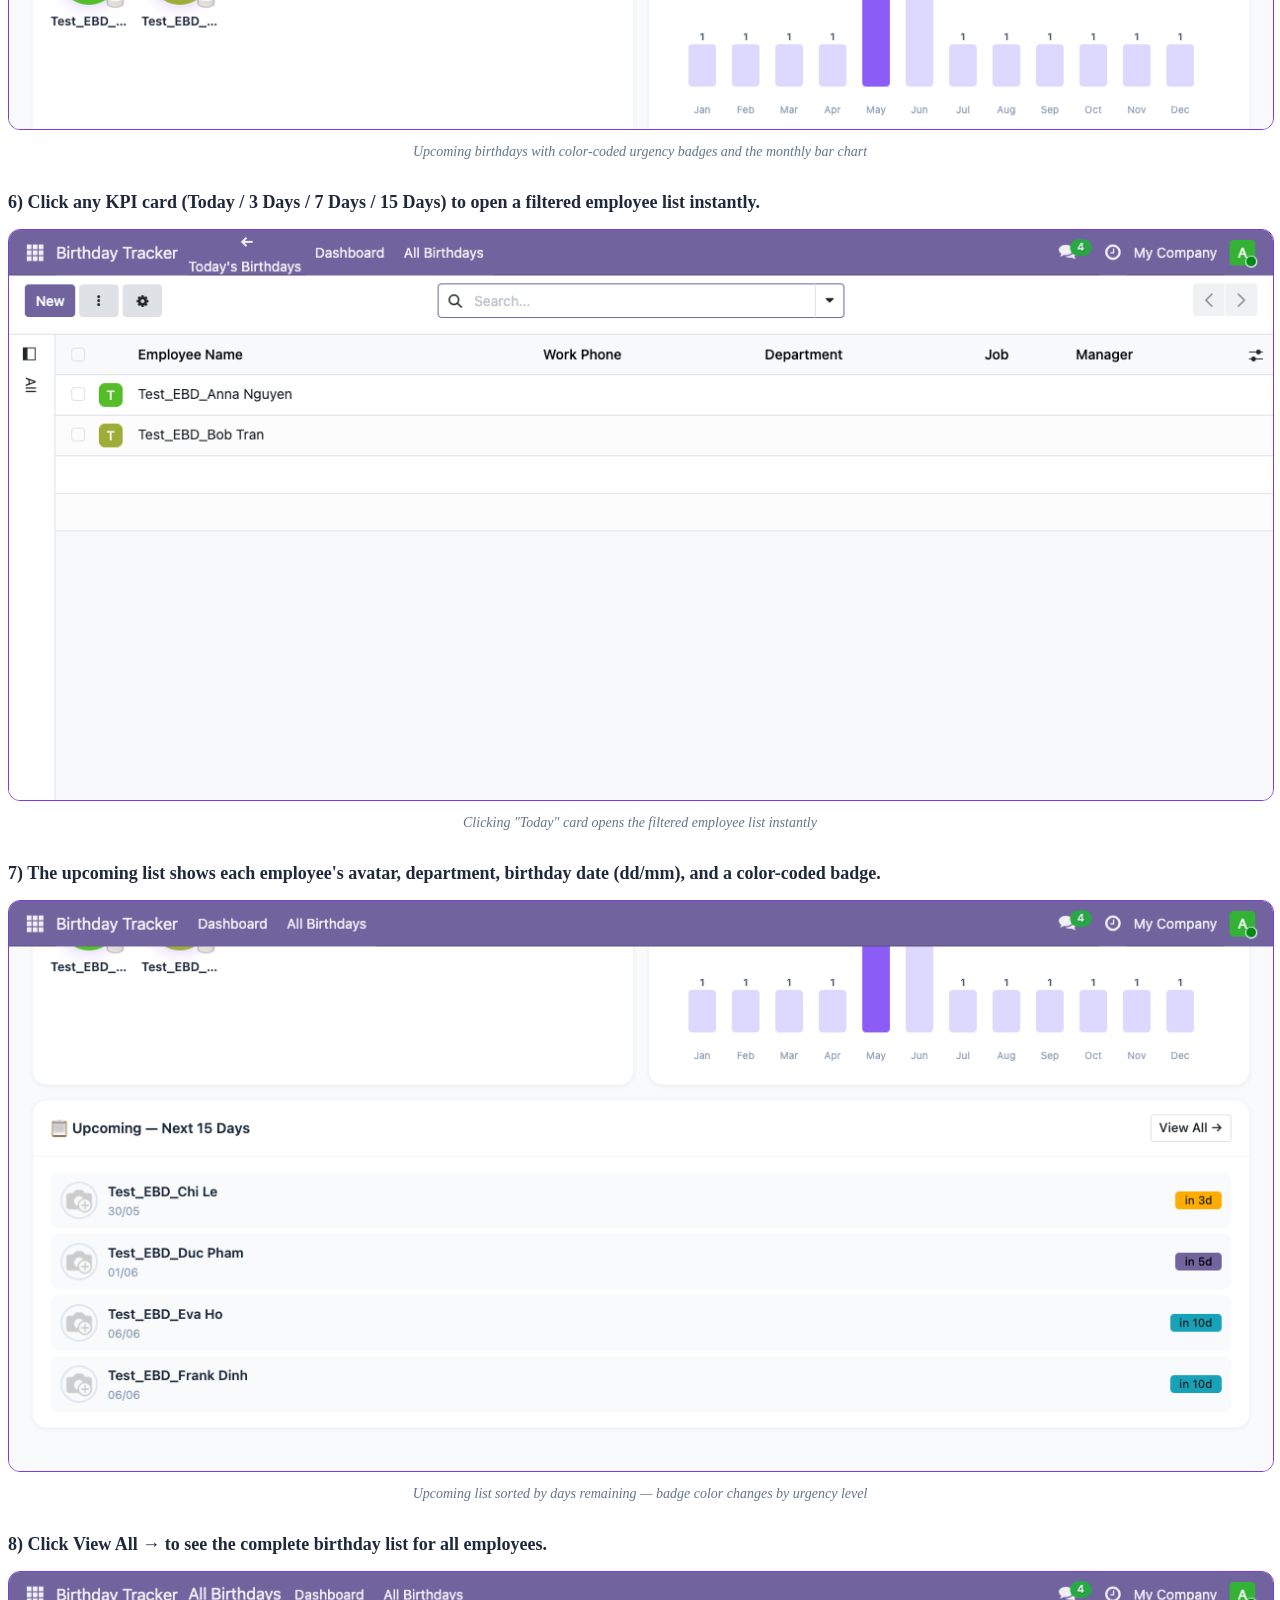
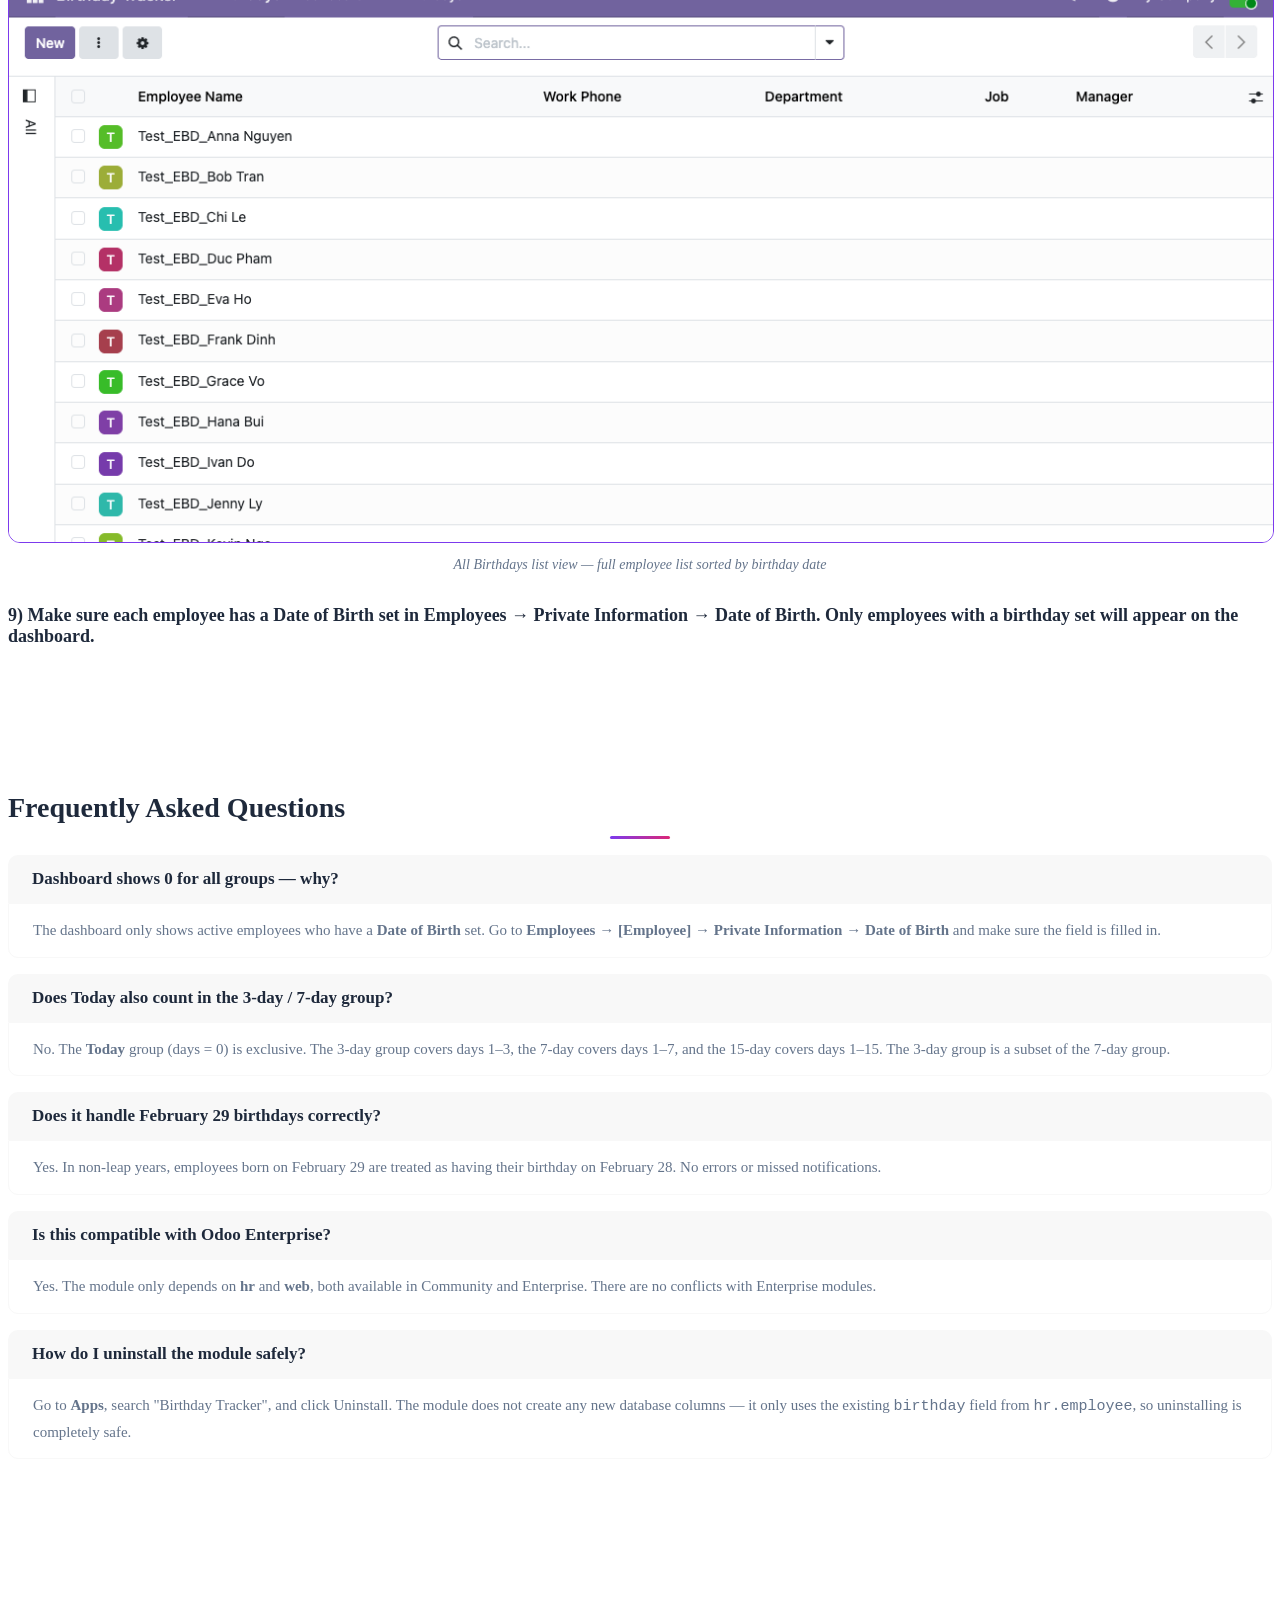
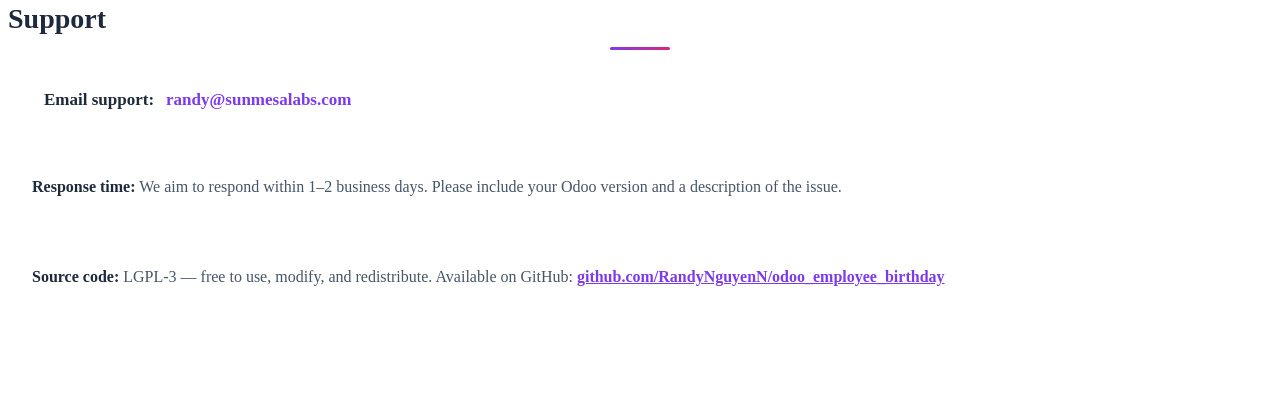
==== commit 5afd4752: "chore: publish under SunMesa Labs Author, website and support email now SunMesa Labs / odoo.sunmesal" ====
--- a/odoo_employee_birthday/static/description/index.html
+++ b/odoo_employee_birthday/static/description/index.html
@@ -3,7 +3,7 @@
 <head>
 <meta charset="UTF-8">
 <meta name="viewport" content="width=device-width, initial-scale=1.0">
-<title>Employee Birthday Tracker — Odoo 17</title>
+<title>Employee Birthday Tracker — Odoo 19</title>
 </head>
 <body>
 
@@ -20,7 +20,7 @@
           <img src="icon.png" alt="Birthday Tracker Icon" style="width:72px; height:72px; border-radius:16px; box-shadow:0 4px 16px rgba(124,58,237,.25)">
           <div>
             <div style="font-size:26px; font-weight:800; color:#1e293b; letter-spacing:-.02em">Employee Birthday Tracker</div>
-            <div style="font-size:14px; color:#7c3aed; font-weight:600; margin-top:2px">by Randy Nguyen</div>
+            <div style="font-size:14px; color:#7c3aed; font-weight:600; margin-top:2px">by SunMesa Labs</div>
           </div>
         </div>
         <div class="col-lg-4 col-md-4 d-none d-md-flex justify-content-end align-items-center gap-2">
@@ -47,7 +47,7 @@
             <div class="d-flex align-items-center justify-content-between">
               <div>
                 <div style="font-size:14px; color:#64748b; font-weight:600; margin-bottom:4px">Odoo Version</div>
-                <div style="font-size:28px; font-weight:800; color:#7c3aed">17.0</div>
+                <div style="font-size:28px; font-weight:800; color:#7c3aed">19.0</div>
               </div>
               <div style="width:52px; height:52px; border-radius:50%; background:#ede9fe; display:flex; align-items:center; justify-content:center; font-size:24px">⚡</div>
             </div>
@@ -80,10 +80,10 @@
       <!-- CTA + badges row -->
       <div class="row justify-content-between align-items-center mt-2">
         <div class="col-lg-6">
-          <a href="mailto:nextstep.vina@gmail.com" style="text-decoration:none">
+          <a href="mailto:randy@sunmesalabs.com" style="text-decoration:none">
             <div style="background:#7c3aed; color:#fff; padding:12px 24px; border-radius:50px; display:inline-flex; align-items:center; gap:10px; font-size:15px; font-weight:700">
               <span class="fa fa-envelope"></span>
-              Contact / Support &nbsp;·&nbsp; nextstep.vina@gmail.com
+              Contact / Support &nbsp;·&nbsp; randy@sunmesalabs.com
             </div>
           </a>
         </div>
@@ -239,7 +239,7 @@
           <div style="border:1px solid #7c3aed; padding:10px; border-radius:8px; margin-right:20px; display:flex; min-width:60px; min-height:60px; align-items:center; justify-content:center; background:#f5f3ff">
             <span style="font-size:28px">⚡</span>
           </div>
-          <span style="font-size:16px; color:#1e293b; font-weight:600; letter-spacing:.5px">OWL 2 Powered — single JSON-RPC call loads everything. No page reload. Works out of the box on Odoo 17.</span>
+          <span style="font-size:16px; color:#1e293b; font-weight:600; letter-spacing:.5px">OWL 2 Powered — single JSON-RPC call loads everything. No page reload. Works out of the box on Odoo 19.</span>
         </div>
       </div>
 
@@ -427,9 +427,9 @@
       <div class="col-md-8 mx-auto">
         <ul style="padding:0; list-style:none">
           <li class="border rounded" style="padding:24px; margin-bottom:16px; border-color:#7c3aed !important; border-radius:12px">
-            <a href="mailto:nextstep.vina@gmail.com" style="text-decoration:none; color:#1e293b; font-size:17px; font-weight:600; display:flex; align-items:center; gap:12px">
+            <a href="mailto:randy@sunmesalabs.com" style="text-decoration:none; color:#1e293b; font-size:17px; font-weight:600; display:flex; align-items:center; gap:12px">
               <span class="fa fa-envelope" style="color:#7c3aed; font-size:22px"></span>
-              Email support: <strong style="color:#7c3aed">nextstep.vina@gmail.com</strong>
+              Email support: <strong style="color:#7c3aed">randy@sunmesalabs.com</strong>
             </a>
           </li>
           <li class="border rounded" style="padding:24px; margin-bottom:16px; border-color:#7c3aed !important; border-radius:12px">
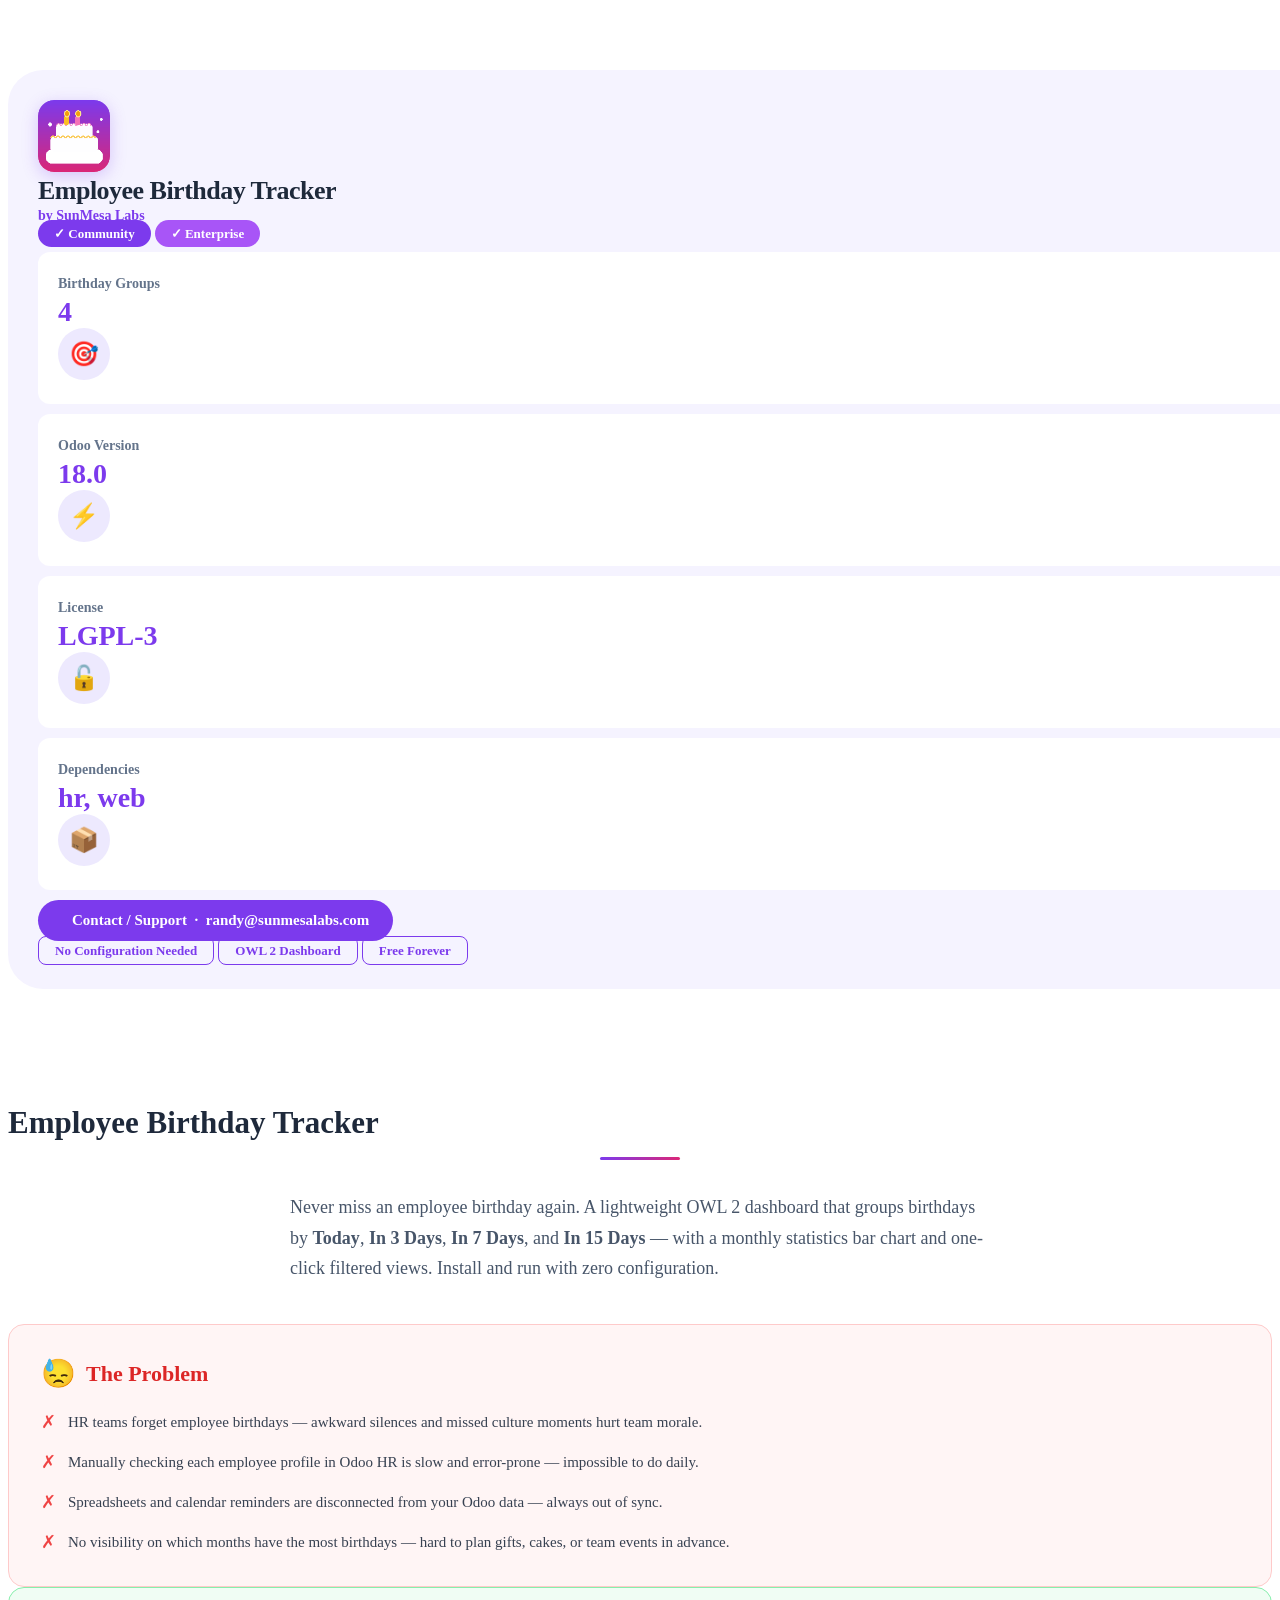
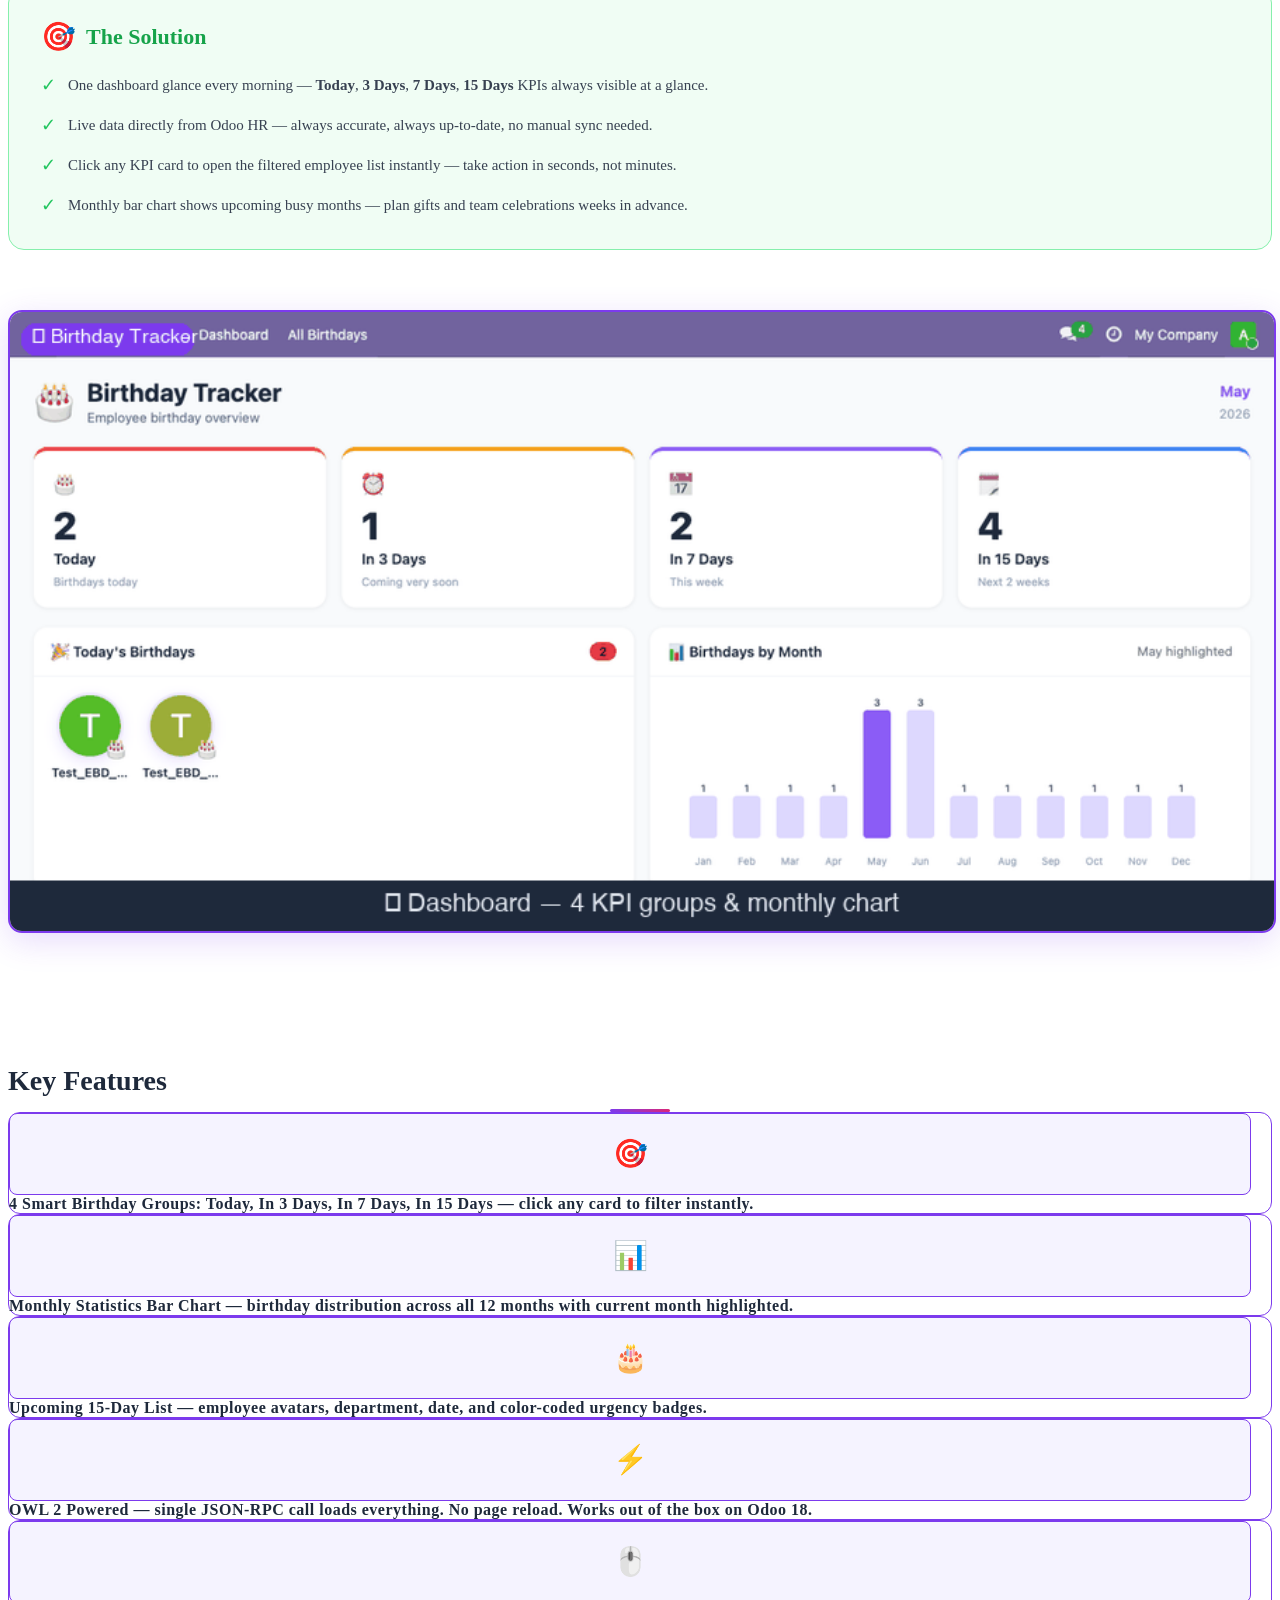
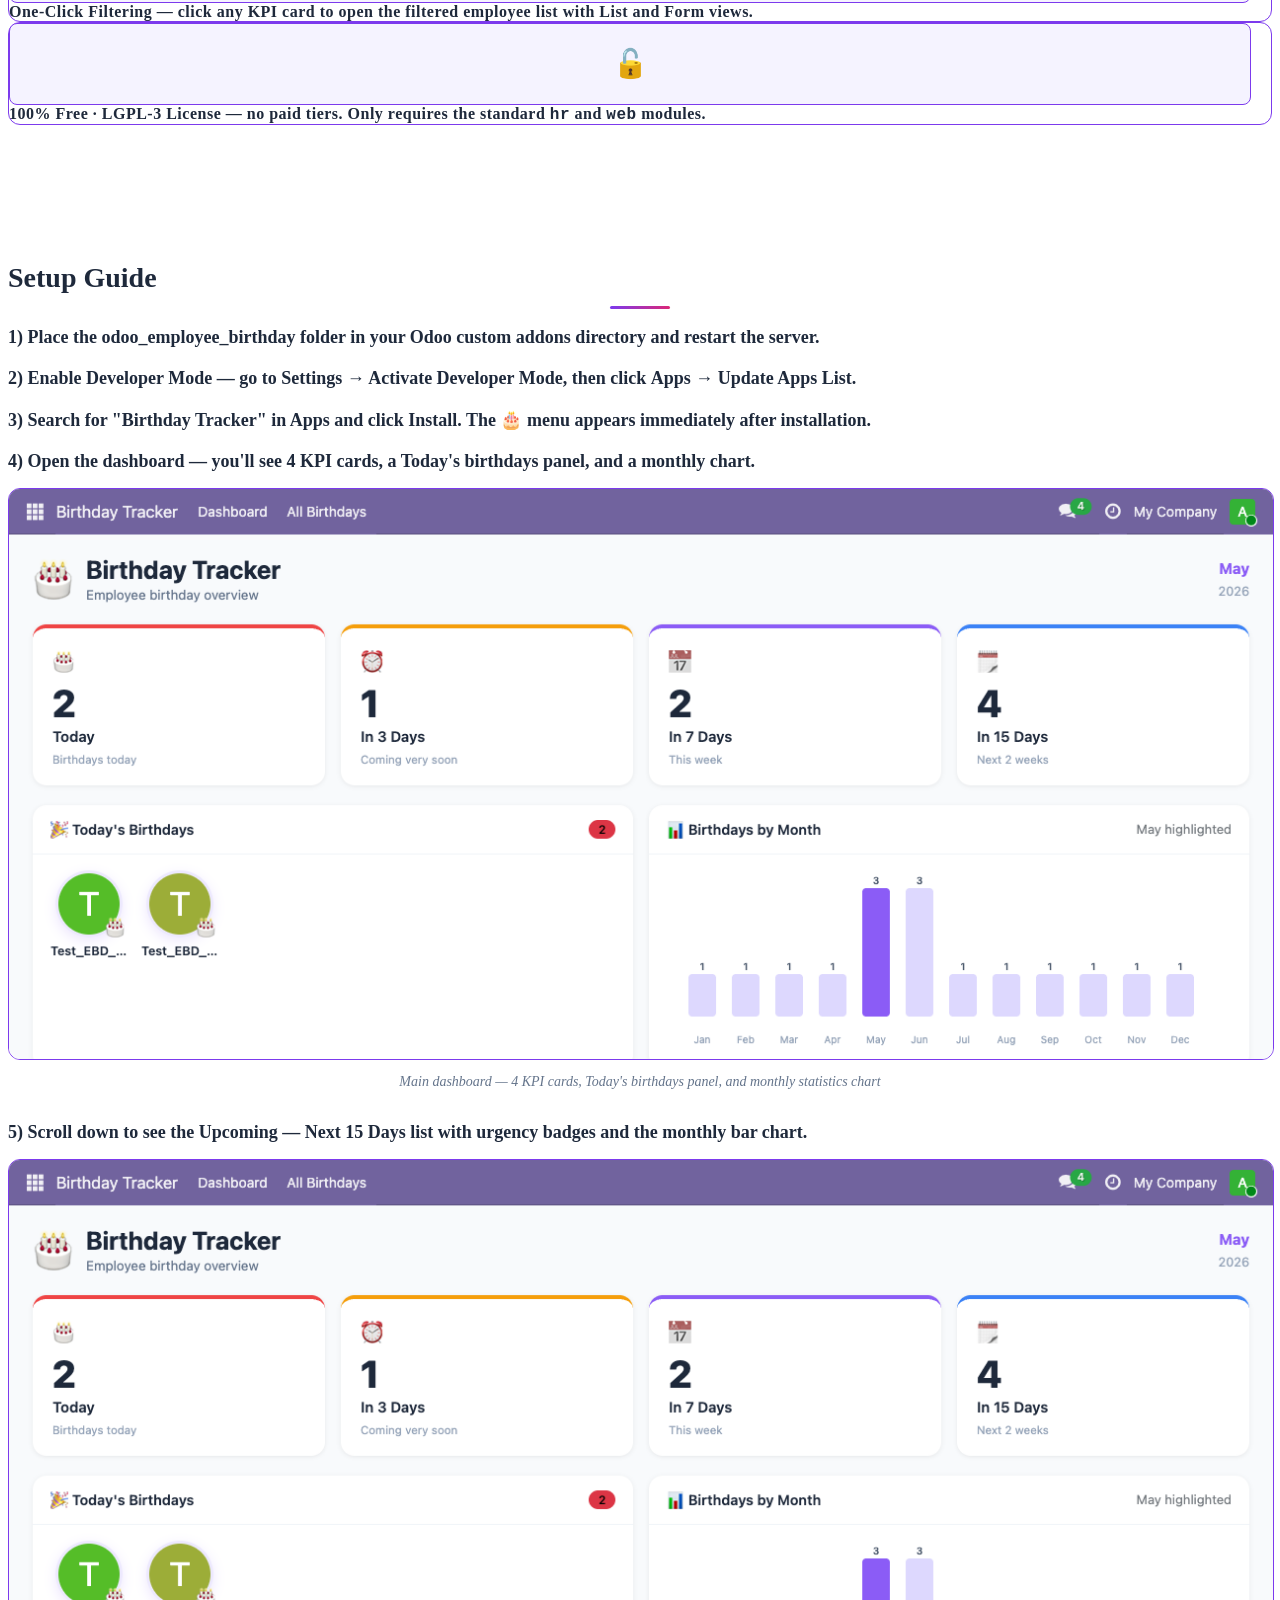
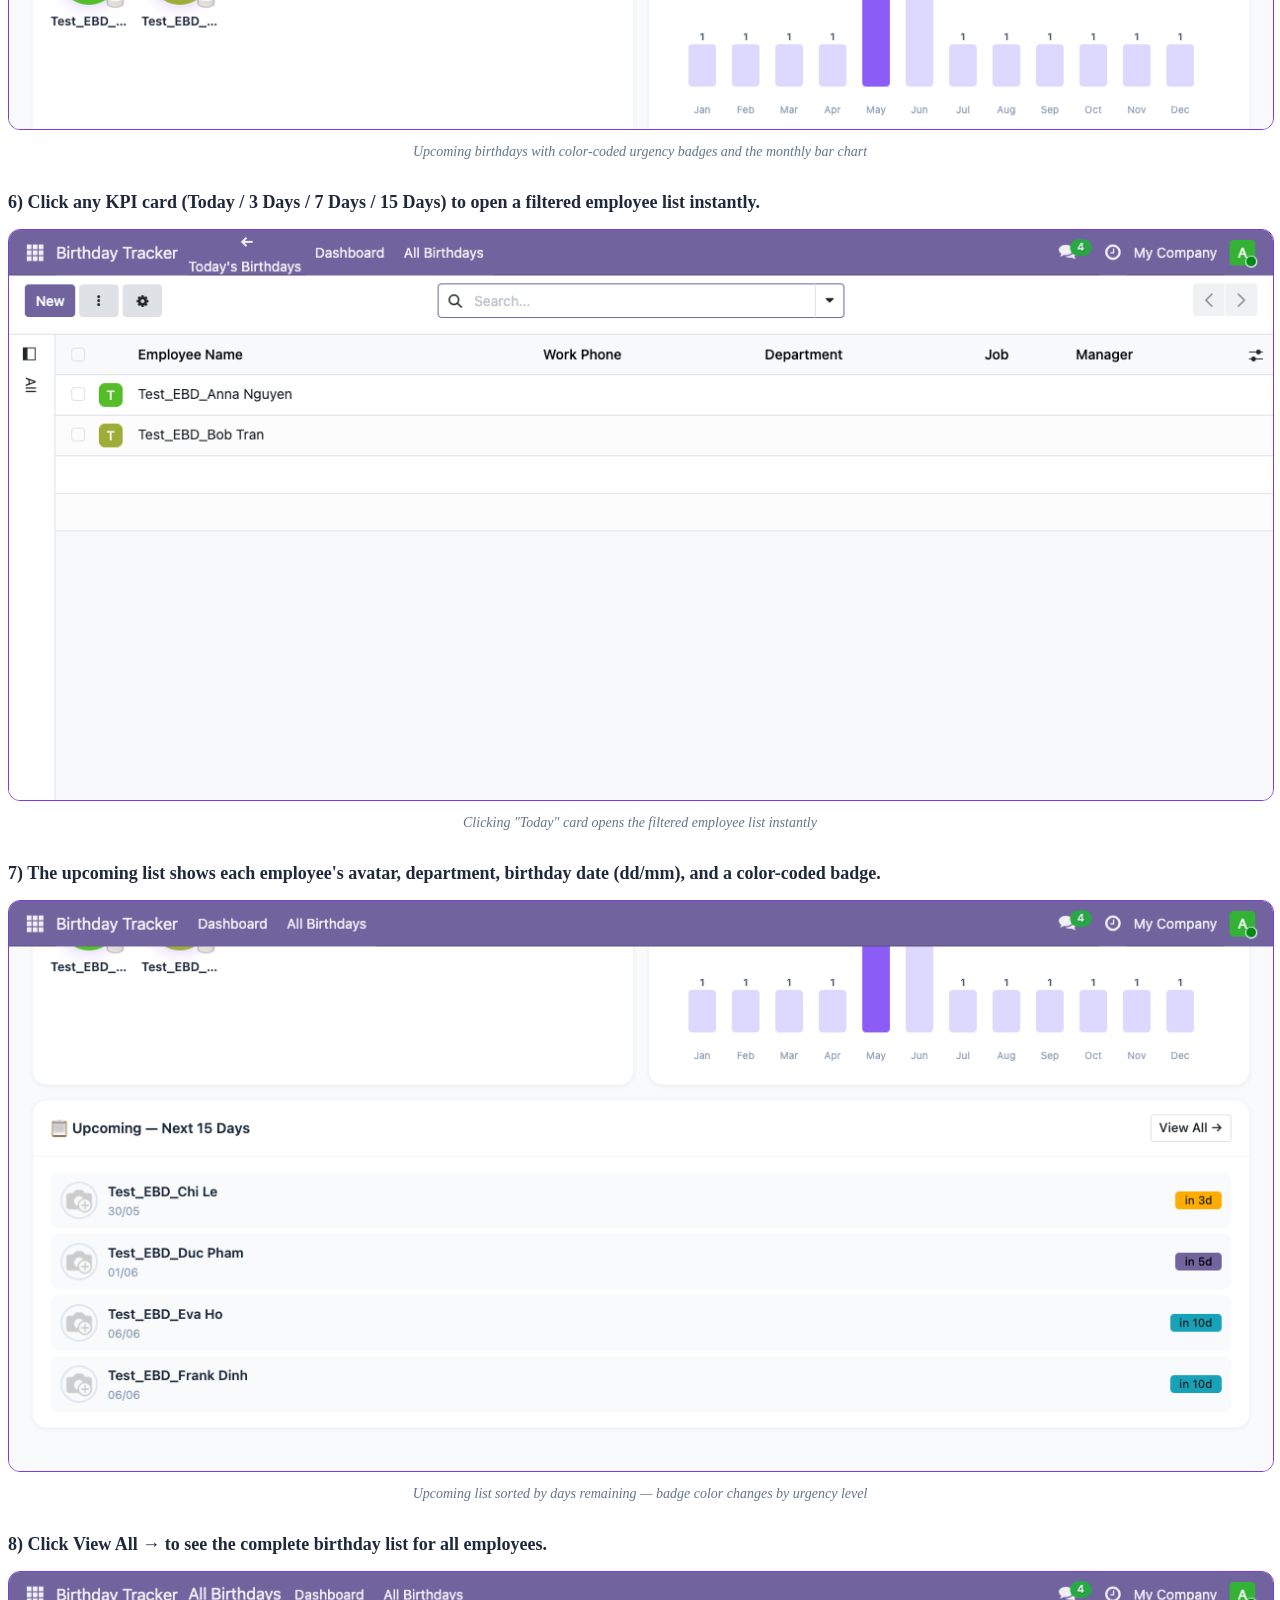
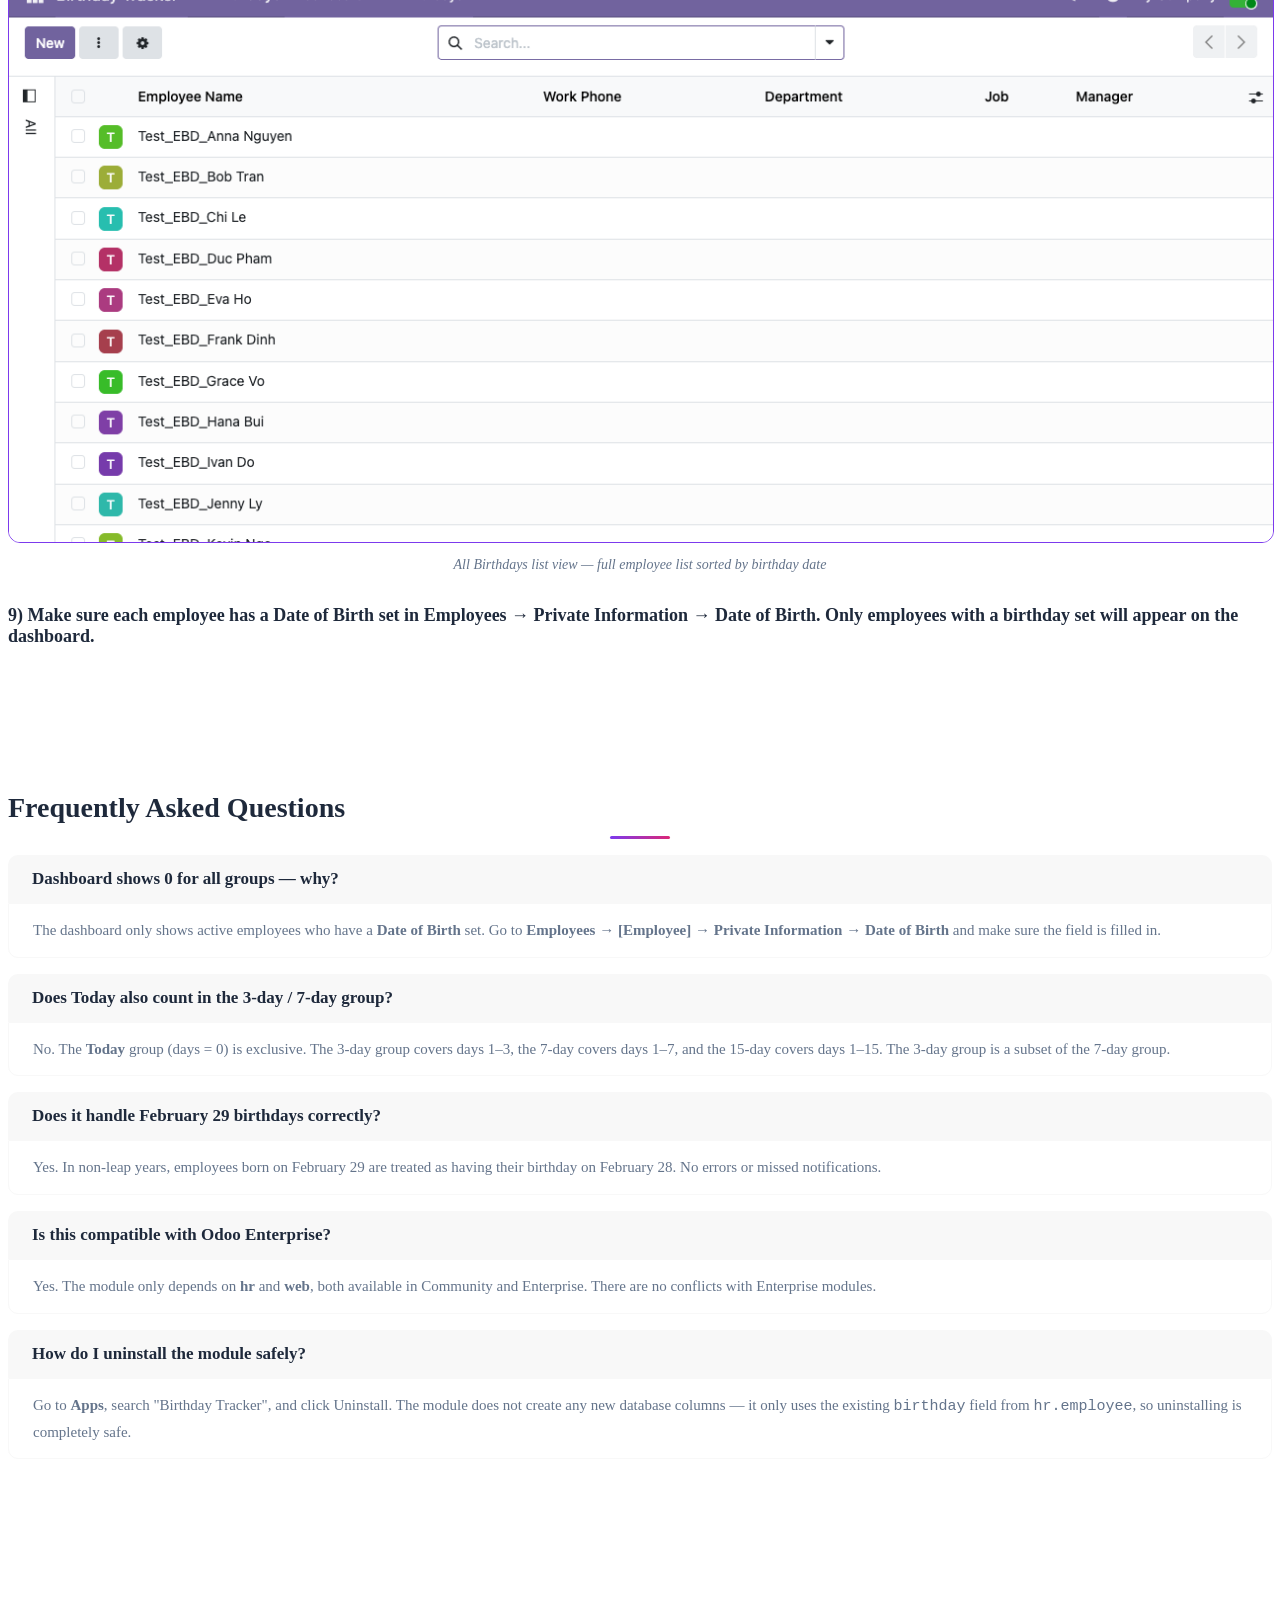
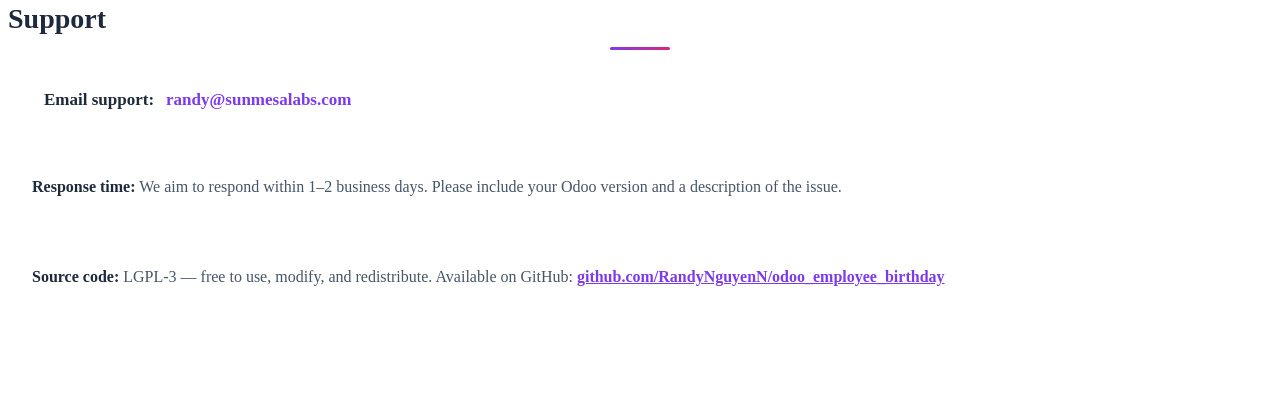
==== commit 9c6cb305: "chore: publish under SunMesa Labs Author, website and support email now SunMesa Labs / odoo.sunmesal" ====
--- a/odoo_employee_birthday/static/description/index.html
+++ b/odoo_employee_birthday/static/description/index.html
@@ -3,7 +3,7 @@
 <head>
 <meta charset="UTF-8">
 <meta name="viewport" content="width=device-width, initial-scale=1.0">
-<title>Employee Birthday Tracker — Odoo 19</title>
+<title>Employee Birthday Tracker — Odoo 18</title>
 </head>
 <body>
 
@@ -47,7 +47,7 @@
             <div class="d-flex align-items-center justify-content-between">
               <div>
                 <div style="font-size:14px; color:#64748b; font-weight:600; margin-bottom:4px">Odoo Version</div>
-                <div style="font-size:28px; font-weight:800; color:#7c3aed">19.0</div>
+                <div style="font-size:28px; font-weight:800; color:#7c3aed">18.0</div>
               </div>
               <div style="width:52px; height:52px; border-radius:50%; background:#ede9fe; display:flex; align-items:center; justify-content:center; font-size:24px">⚡</div>
             </div>
@@ -239,7 +239,7 @@
           <div style="border:1px solid #7c3aed; padding:10px; border-radius:8px; margin-right:20px; display:flex; min-width:60px; min-height:60px; align-items:center; justify-content:center; background:#f5f3ff">
             <span style="font-size:28px">⚡</span>
           </div>
-          <span style="font-size:16px; color:#1e293b; font-weight:600; letter-spacing:.5px">OWL 2 Powered — single JSON-RPC call loads everything. No page reload. Works out of the box on Odoo 19.</span>
+          <span style="font-size:16px; color:#1e293b; font-weight:600; letter-spacing:.5px">OWL 2 Powered — single JSON-RPC call loads everything. No page reload. Works out of the box on Odoo 18.</span>
         </div>
       </div>
 
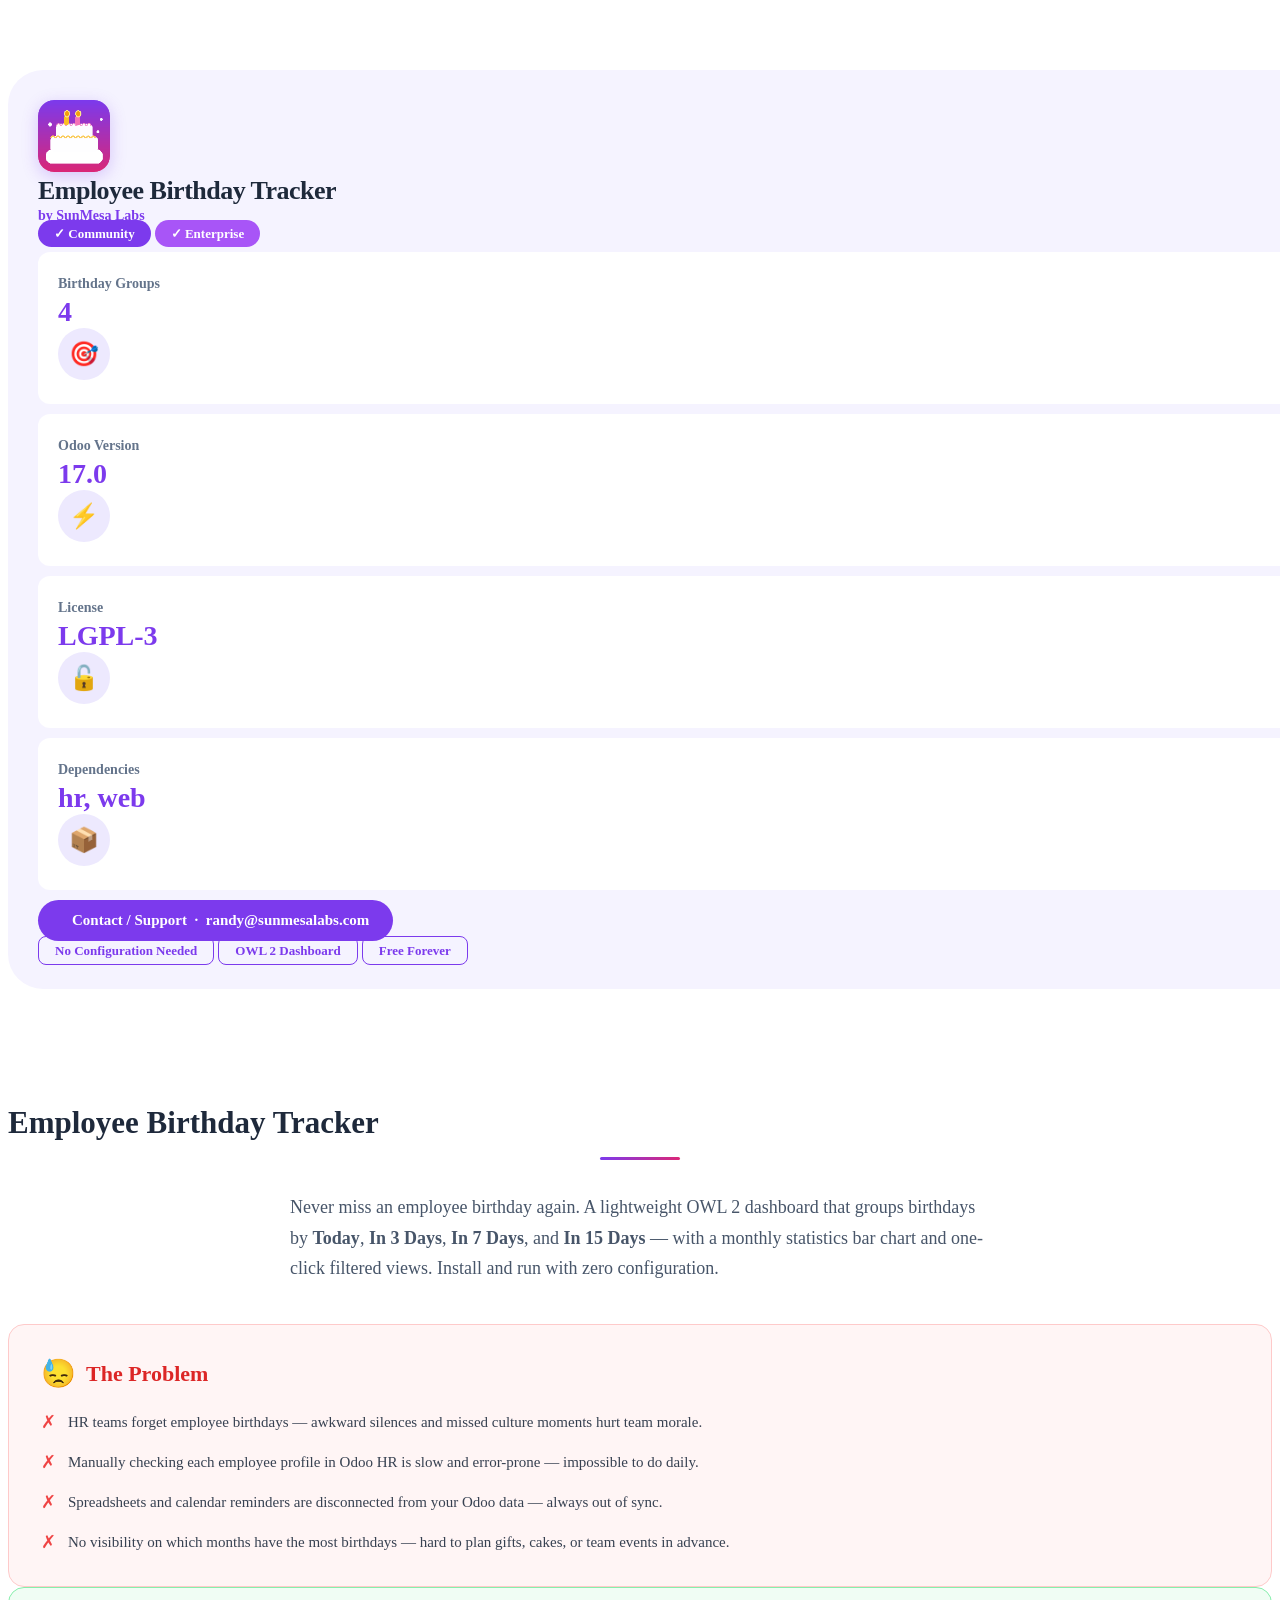
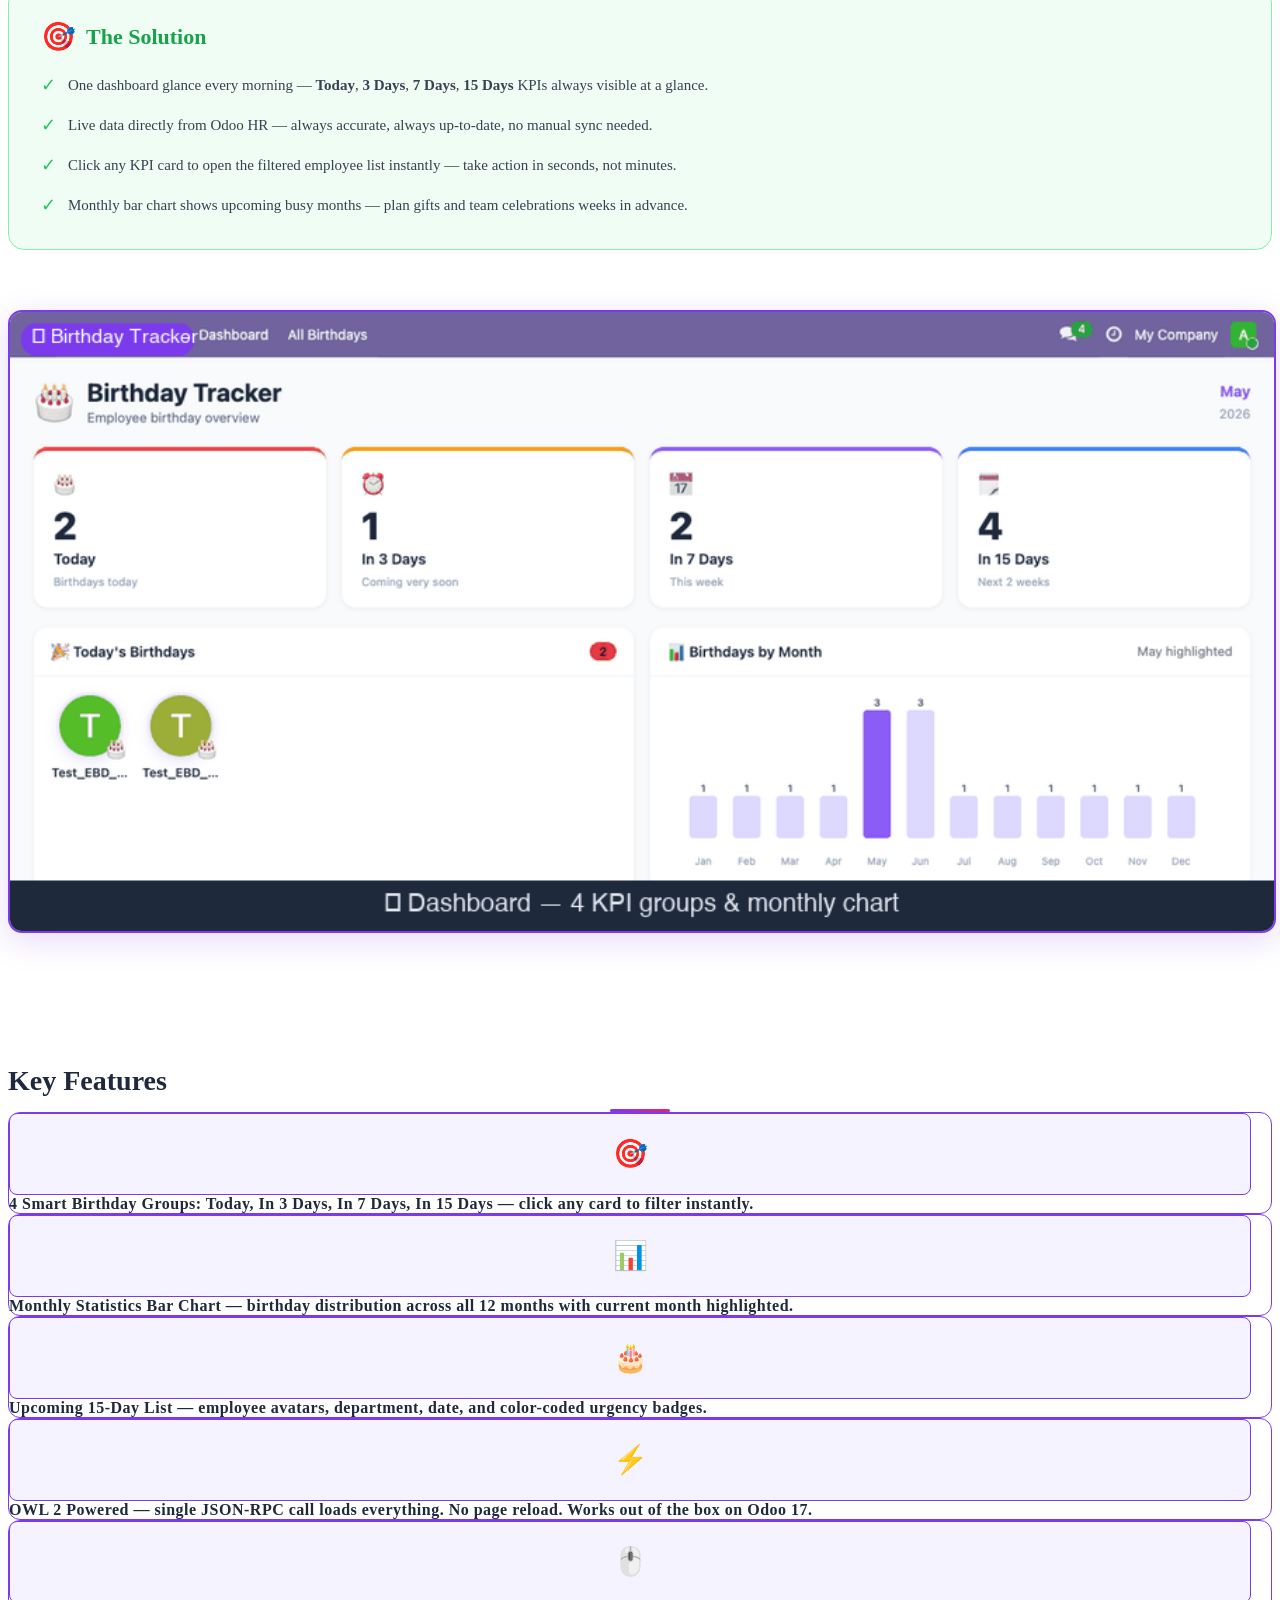
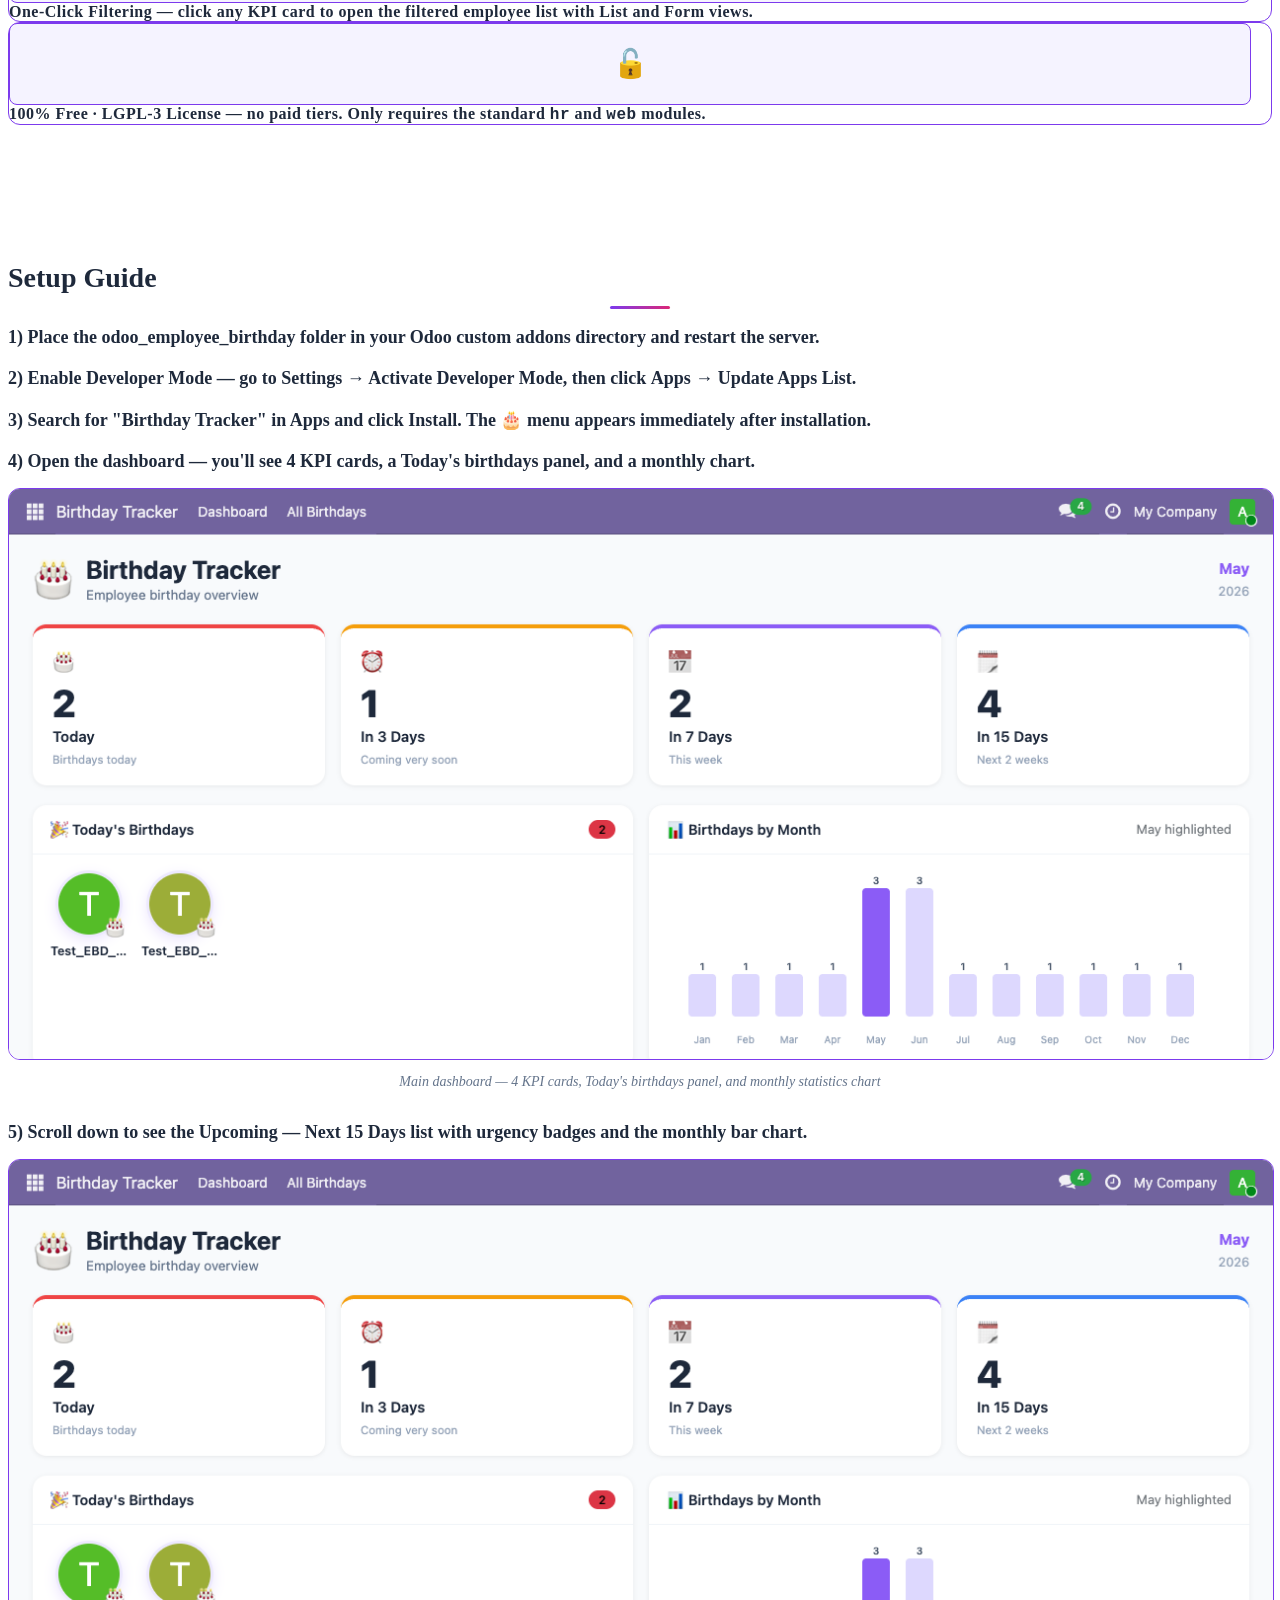
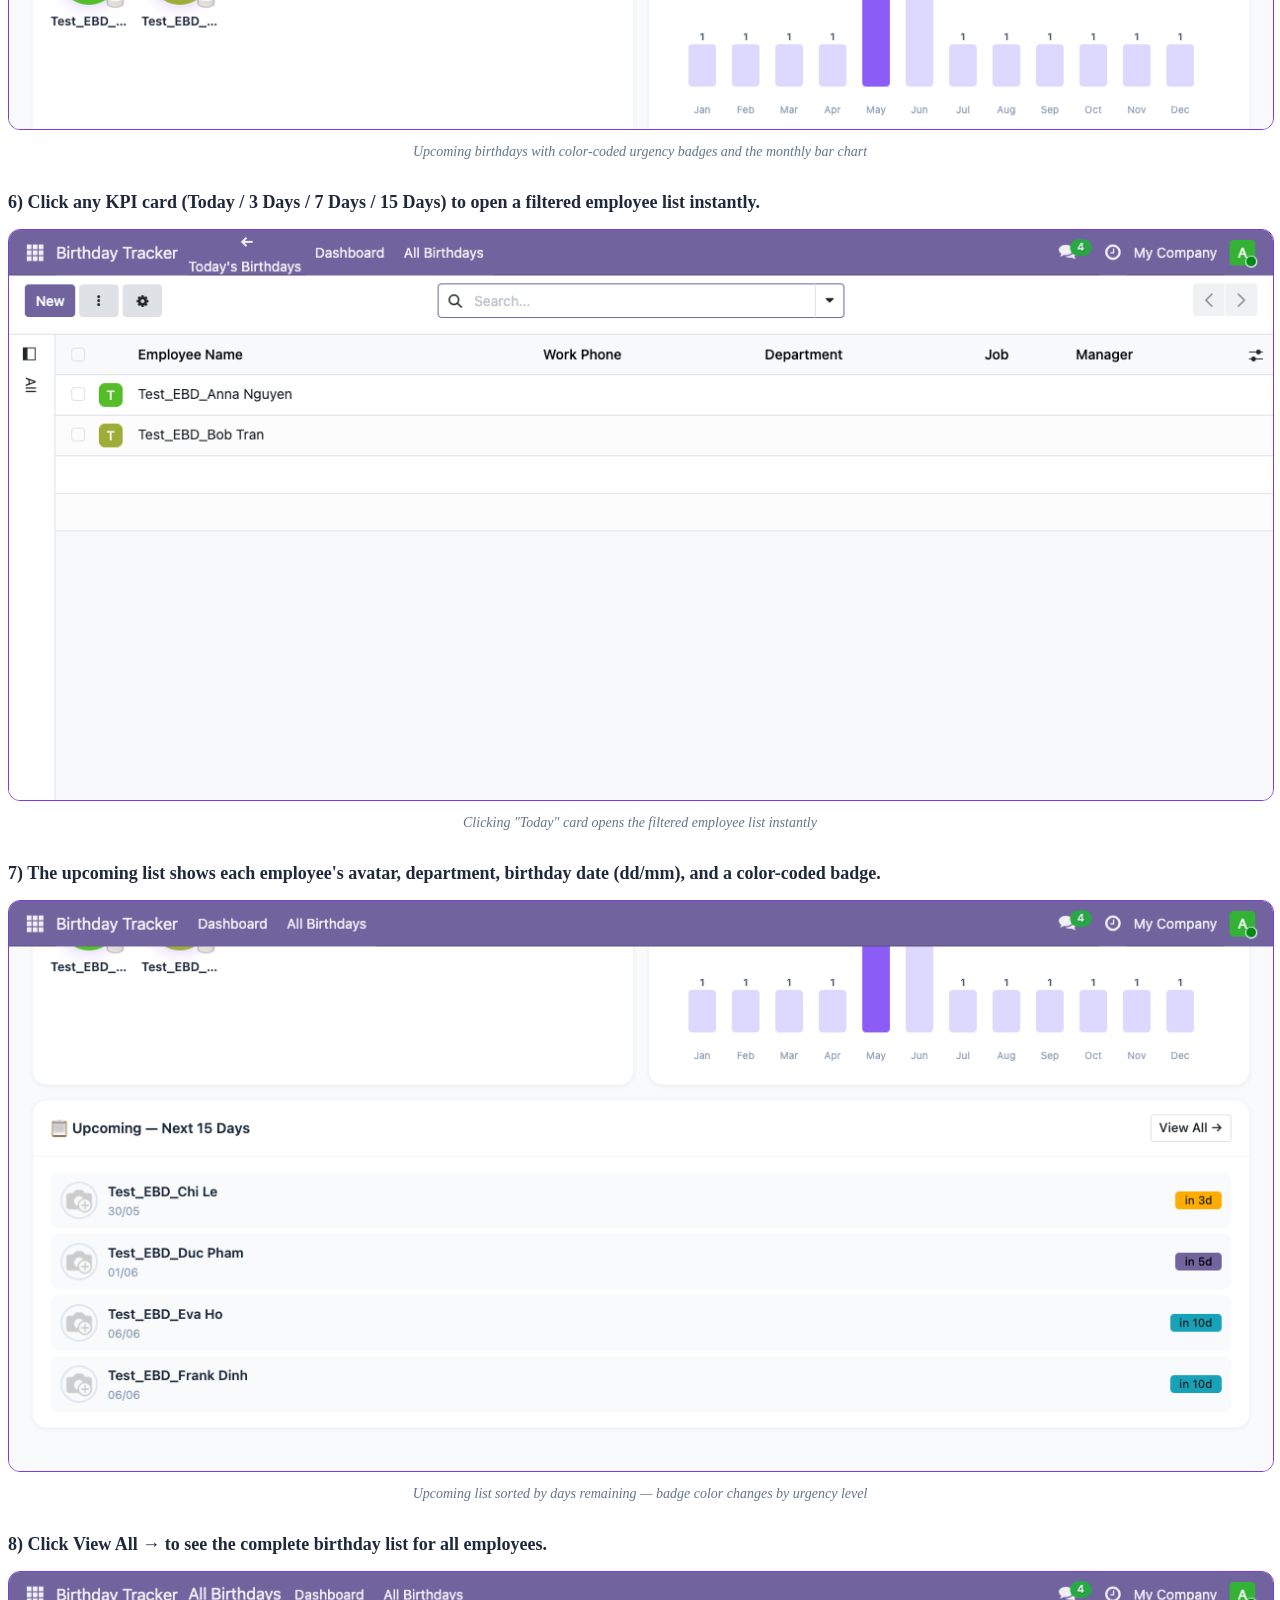
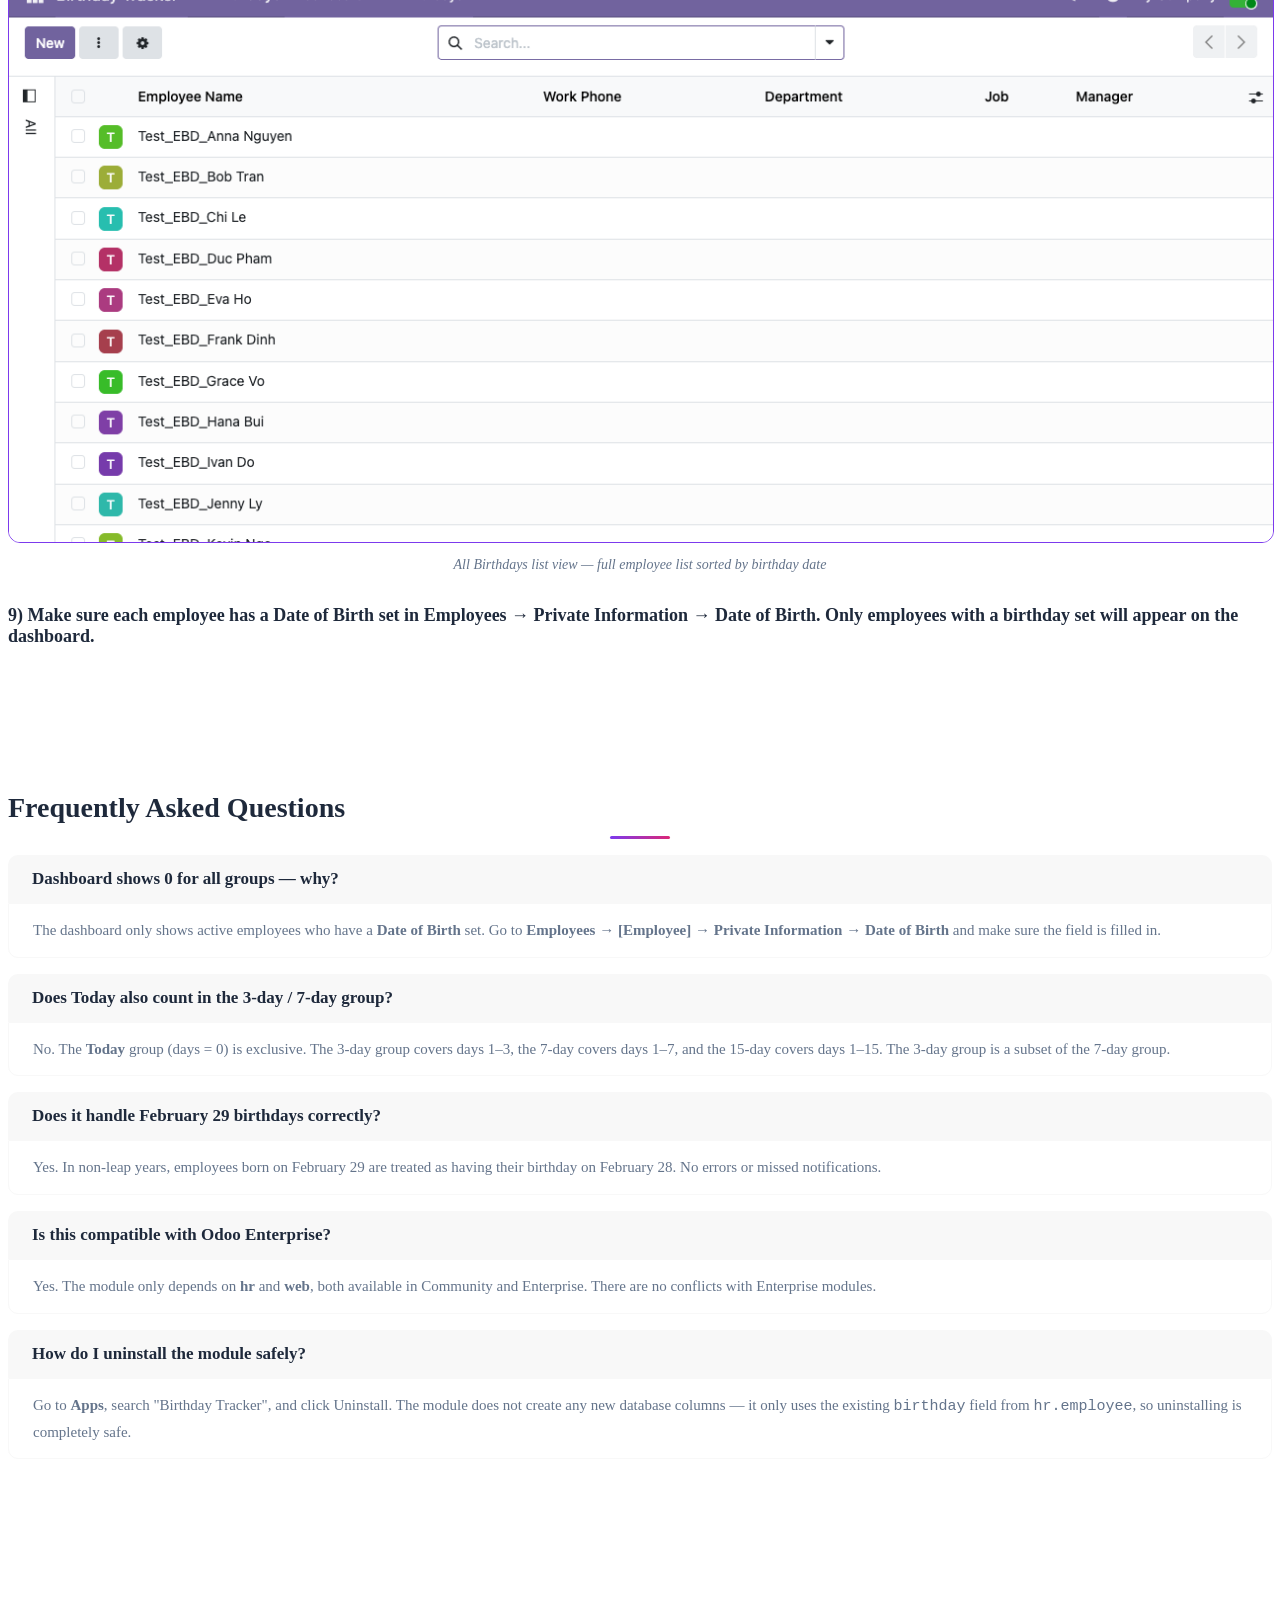
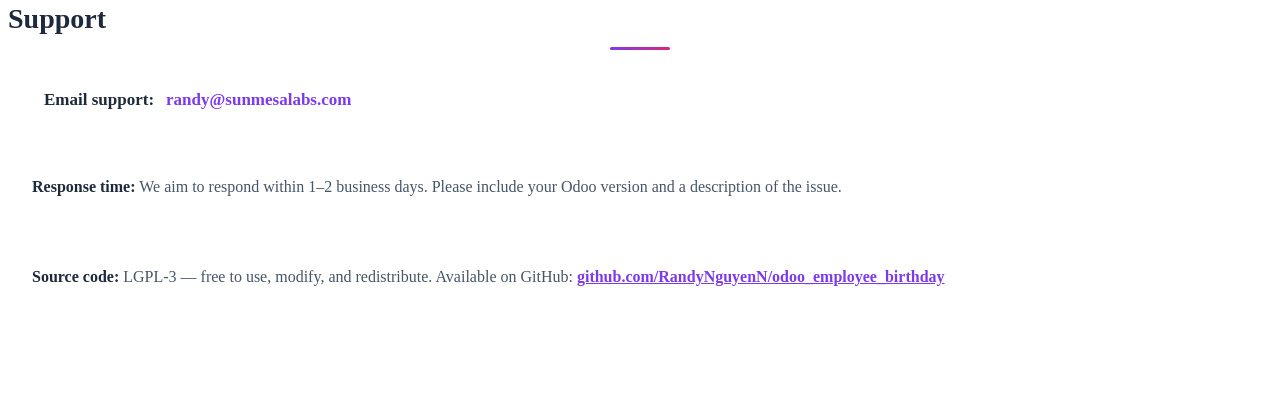
==== commit e1144a66: "chore: publish under SunMesa Labs Author, website and support email now SunMesa Labs / odoo.sunmesal" ====
--- a/odoo_employee_birthday/static/description/index.html
+++ b/odoo_employee_birthday/static/description/index.html
@@ -3,7 +3,7 @@
 <head>
 <meta charset="UTF-8">
 <meta name="viewport" content="width=device-width, initial-scale=1.0">
-<title>Employee Birthday Tracker — Odoo 18</title>
+<title>Employee Birthday Tracker — Odoo 17</title>
 </head>
 <body>
 
@@ -47,7 +47,7 @@
             <div class="d-flex align-items-center justify-content-between">
               <div>
                 <div style="font-size:14px; color:#64748b; font-weight:600; margin-bottom:4px">Odoo Version</div>
-                <div style="font-size:28px; font-weight:800; color:#7c3aed">18.0</div>
+                <div style="font-size:28px; font-weight:800; color:#7c3aed">17.0</div>
               </div>
               <div style="width:52px; height:52px; border-radius:50%; background:#ede9fe; display:flex; align-items:center; justify-content:center; font-size:24px">⚡</div>
             </div>
@@ -239,7 +239,7 @@
           <div style="border:1px solid #7c3aed; padding:10px; border-radius:8px; margin-right:20px; display:flex; min-width:60px; min-height:60px; align-items:center; justify-content:center; background:#f5f3ff">
             <span style="font-size:28px">⚡</span>
           </div>
-          <span style="font-size:16px; color:#1e293b; font-weight:600; letter-spacing:.5px">OWL 2 Powered — single JSON-RPC call loads everything. No page reload. Works out of the box on Odoo 18.</span>
+          <span style="font-size:16px; color:#1e293b; font-weight:600; letter-spacing:.5px">OWL 2 Powered — single JSON-RPC call loads everything. No page reload. Works out of the box on Odoo 17.</span>
         </div>
       </div>
 
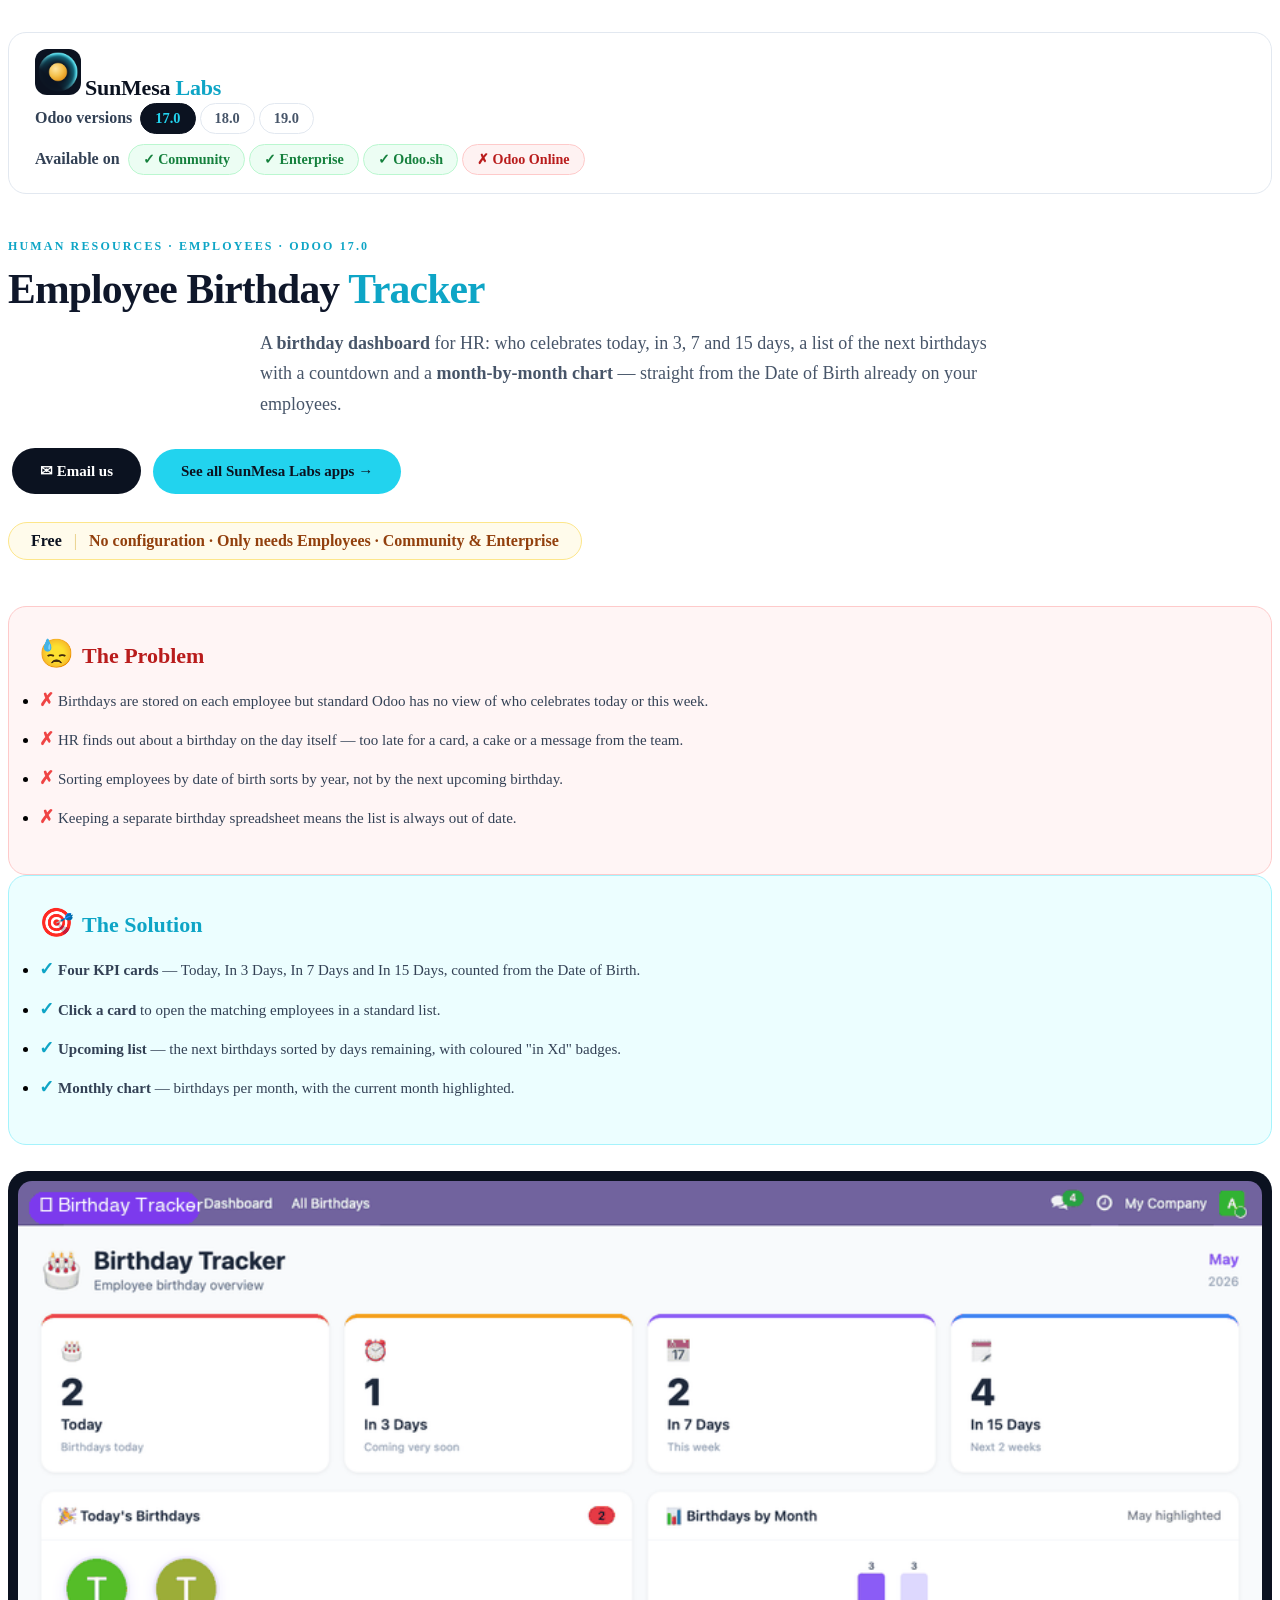
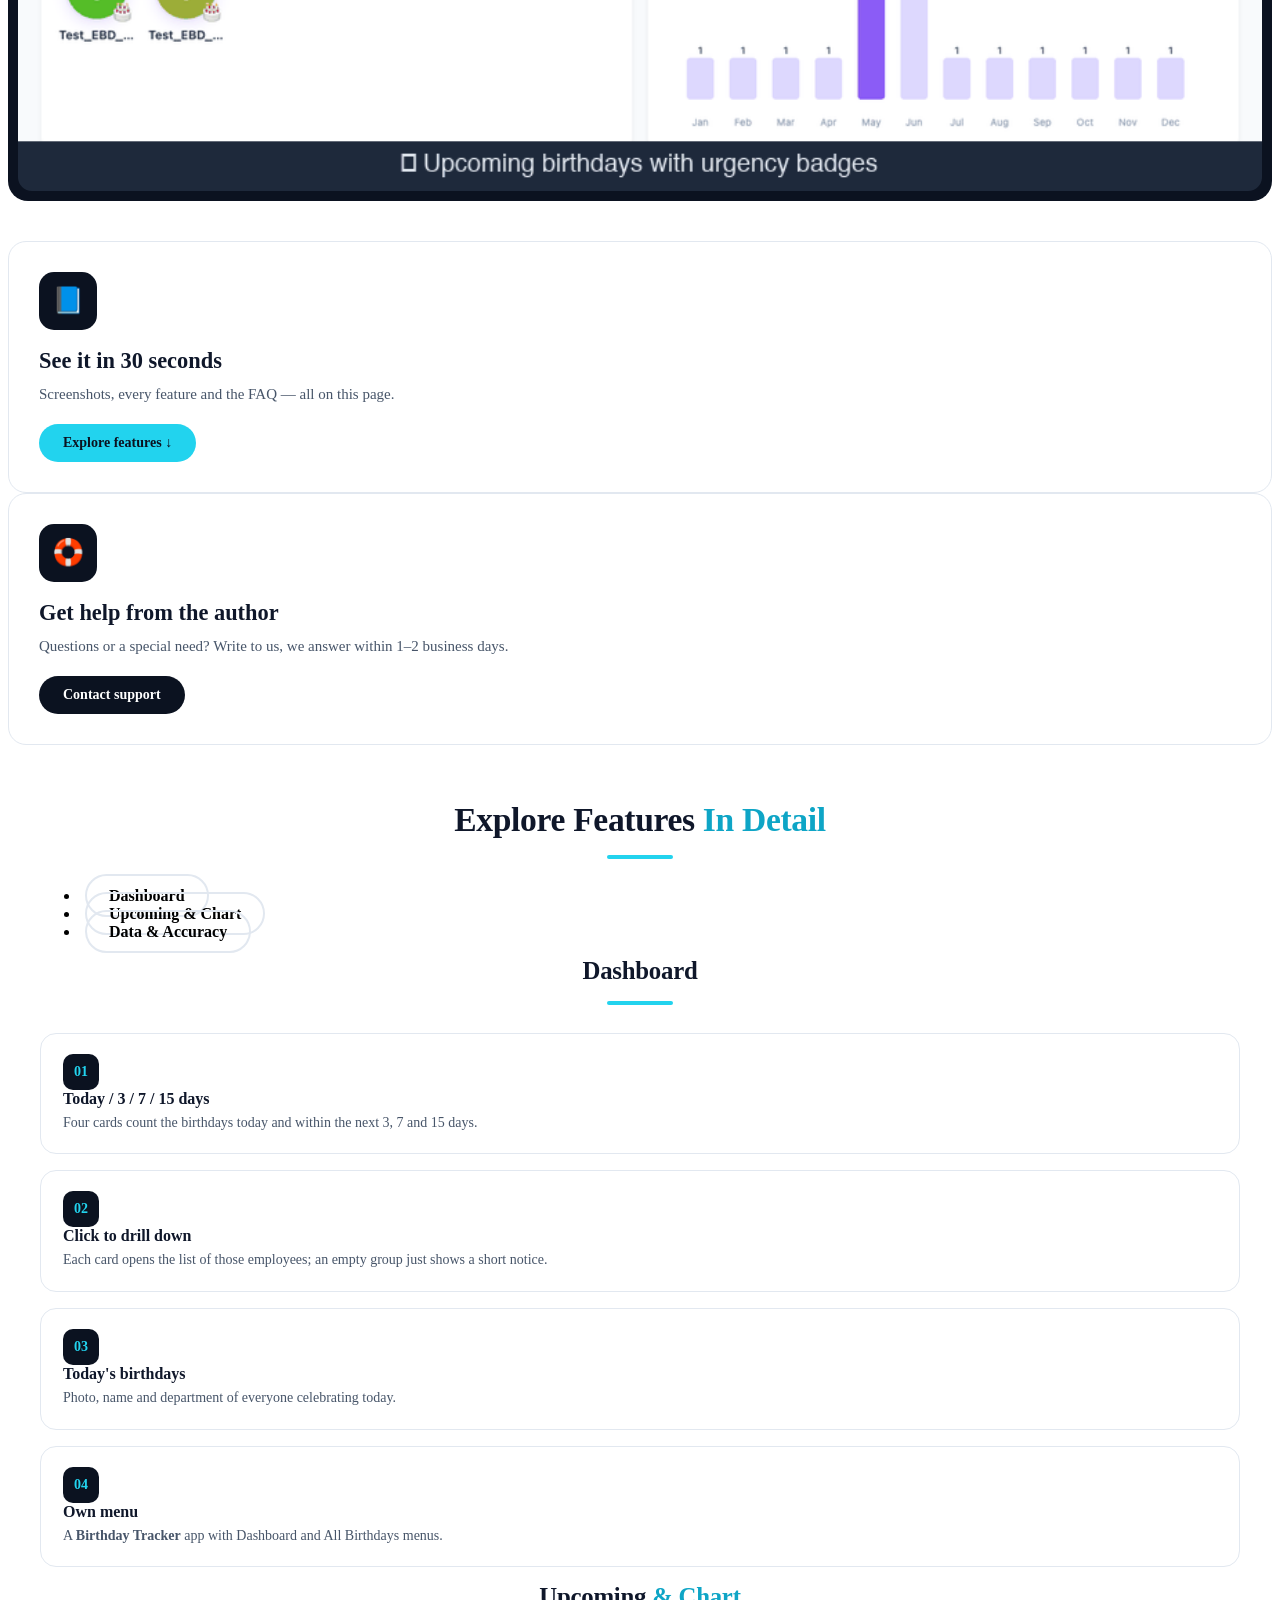
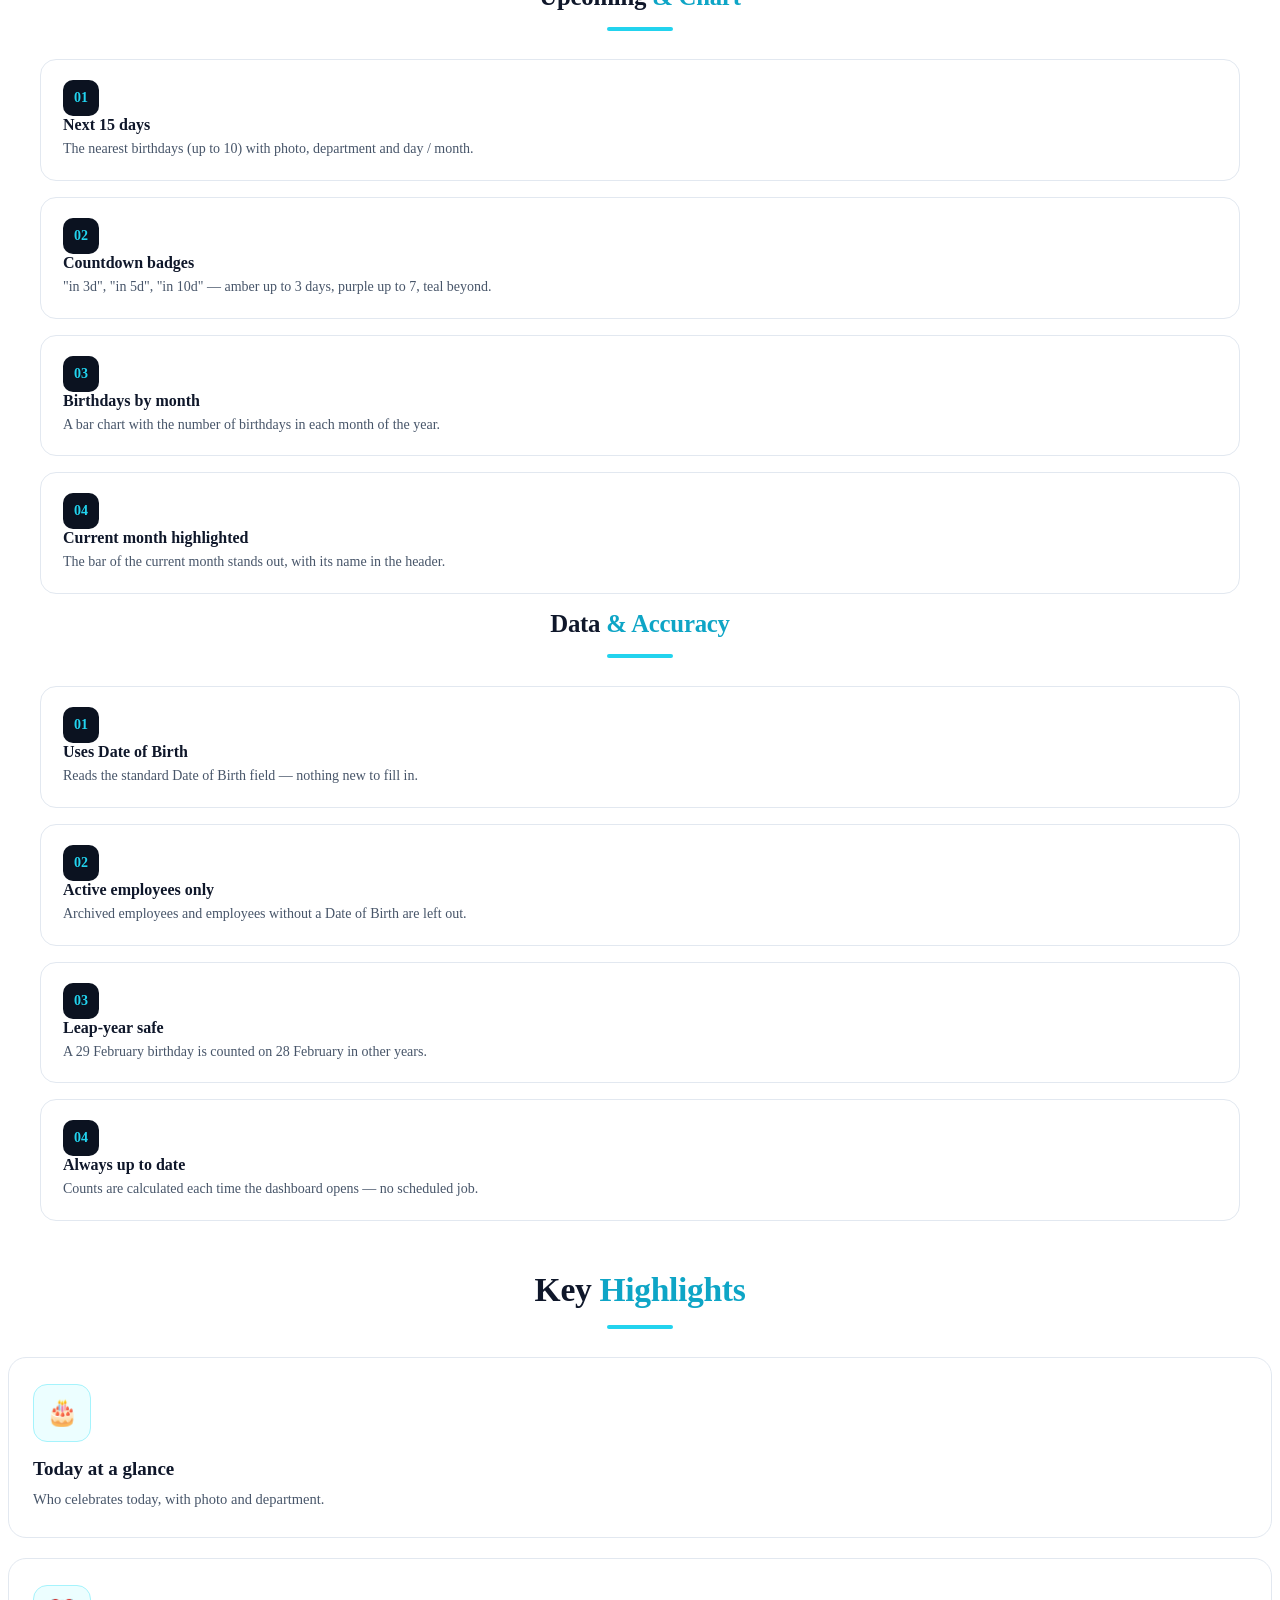
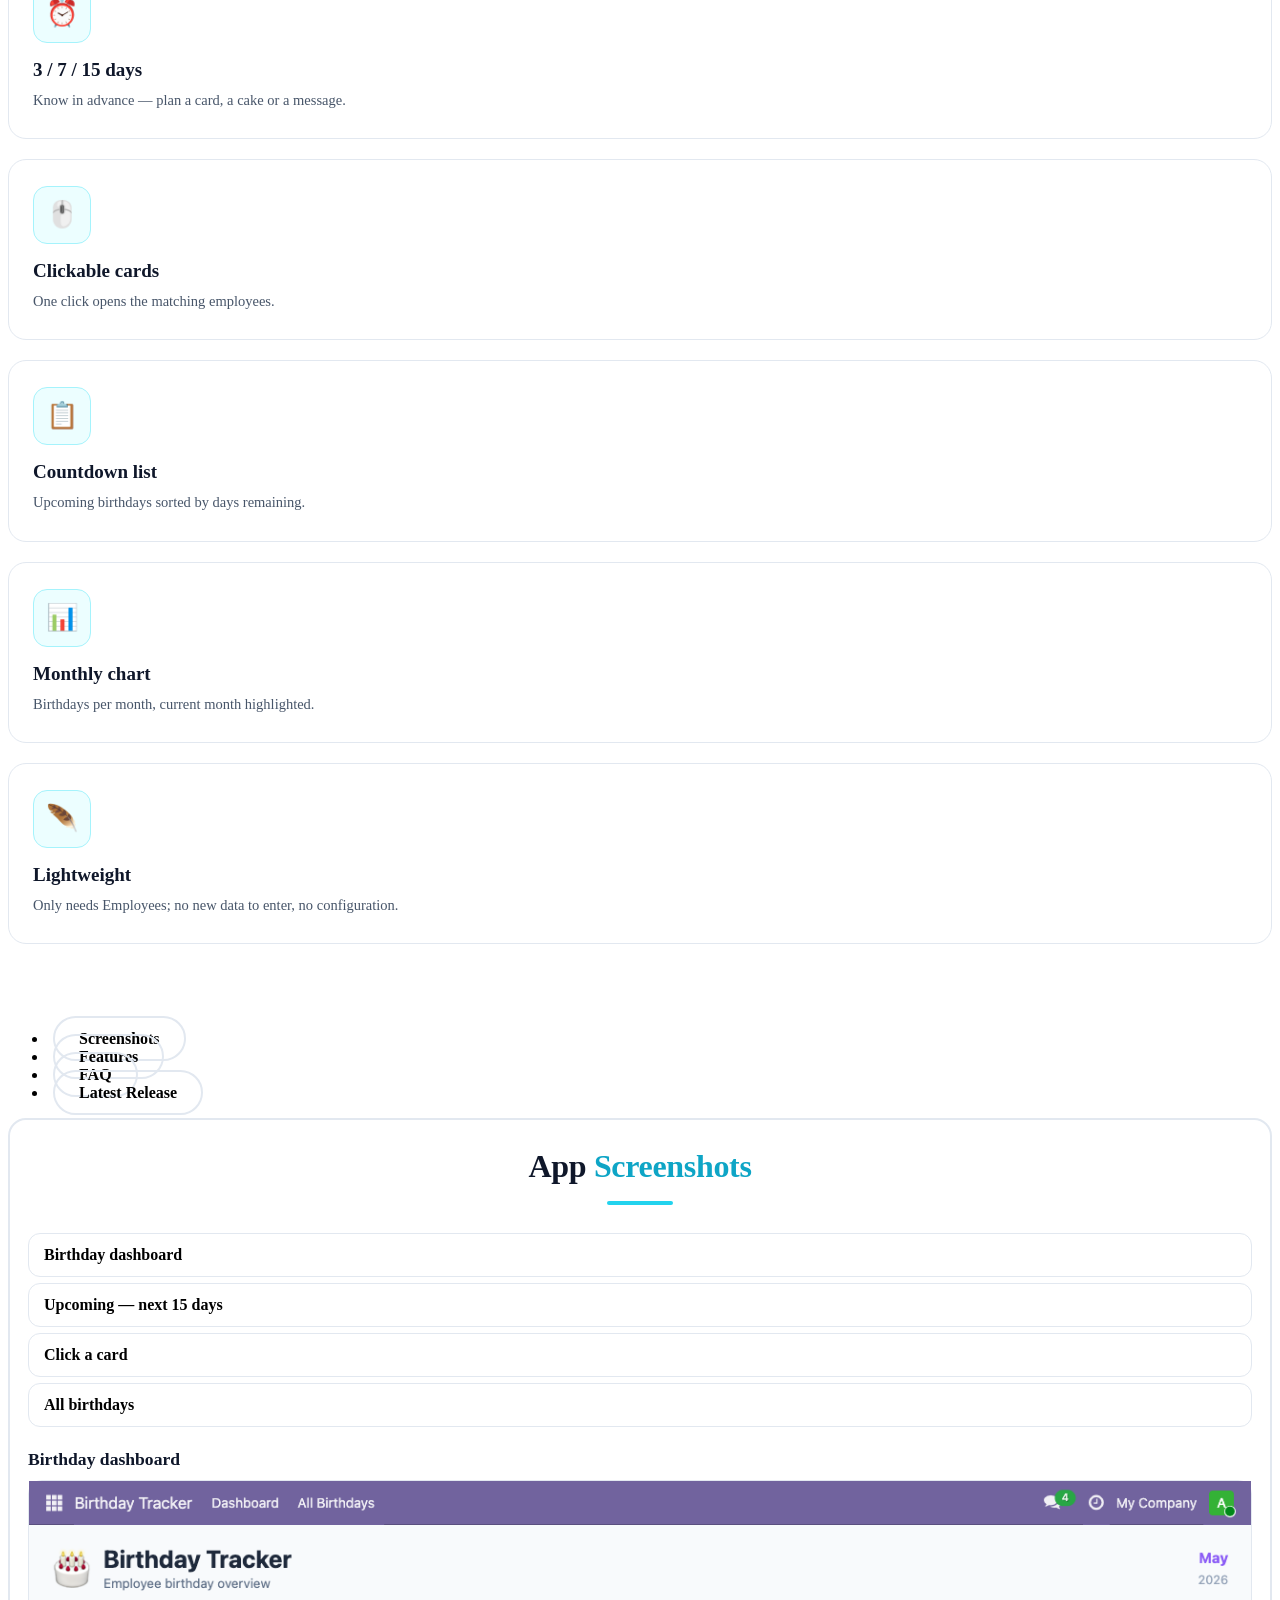
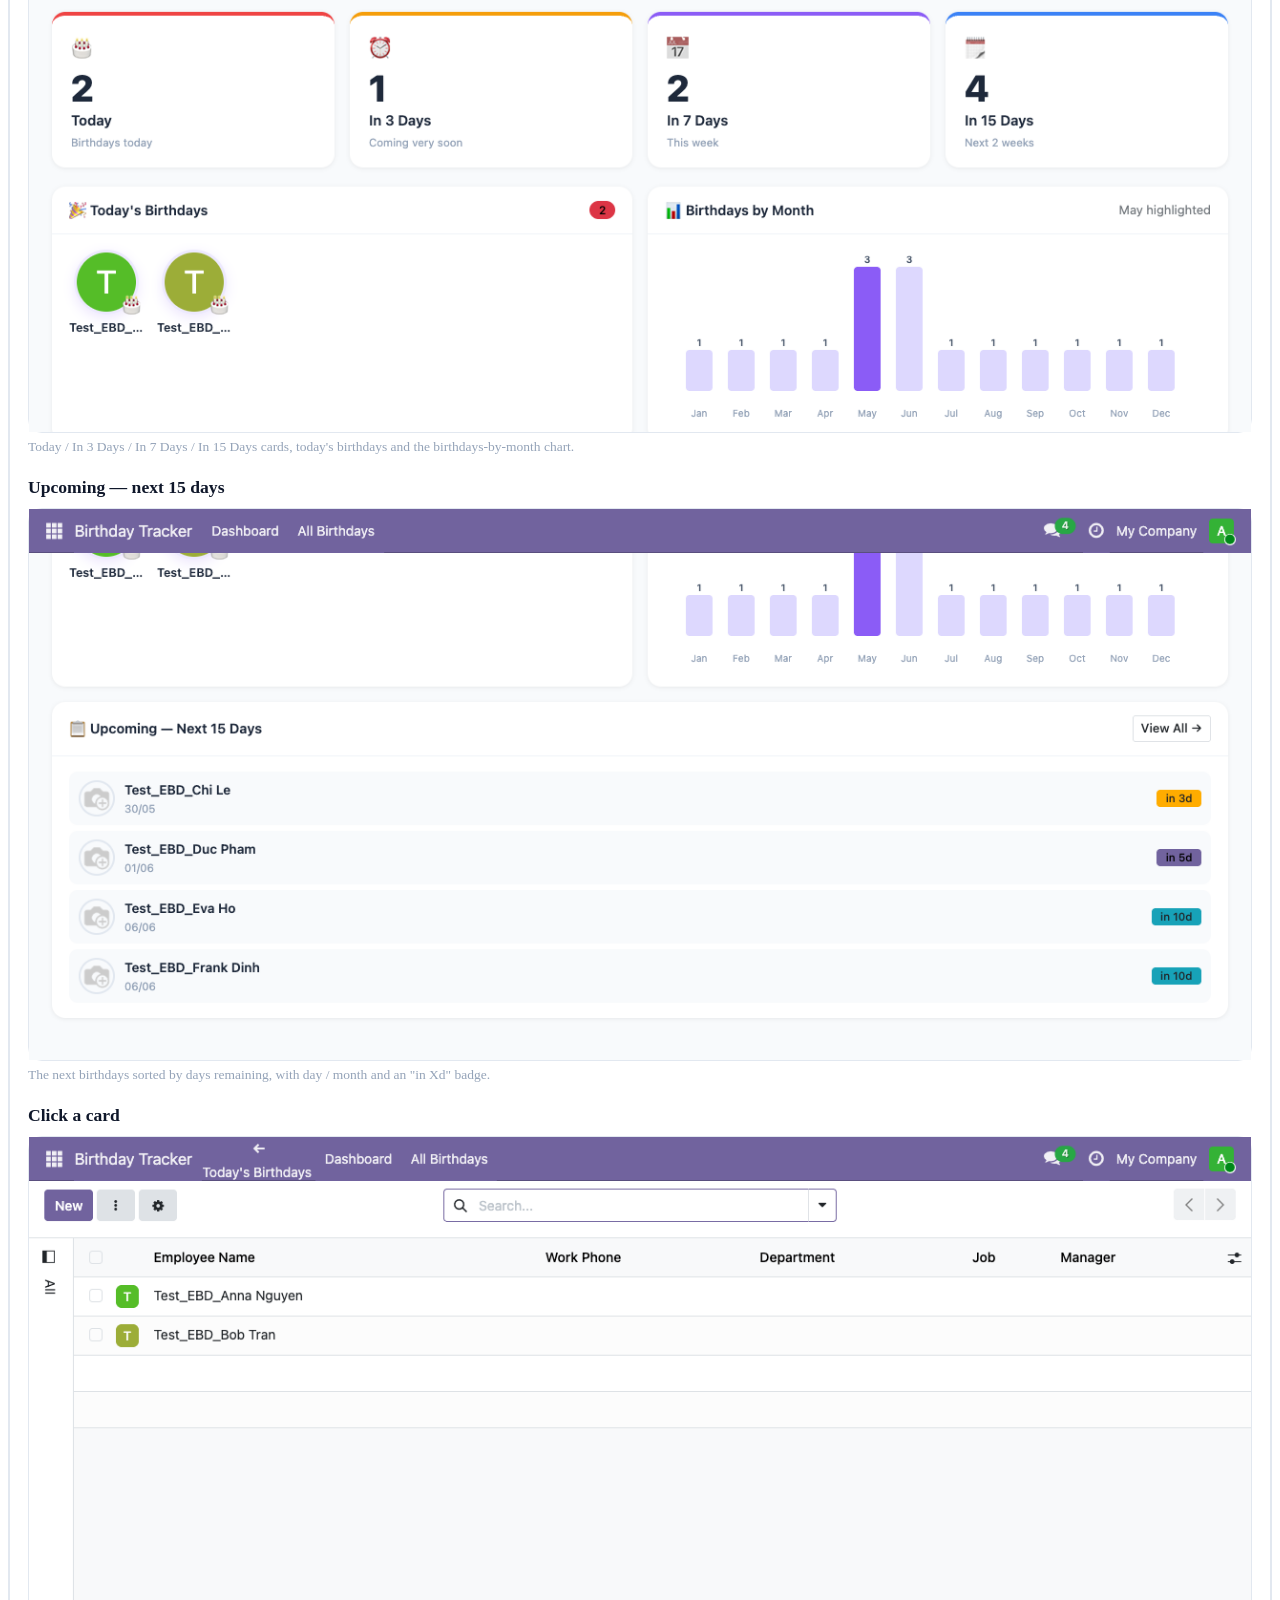
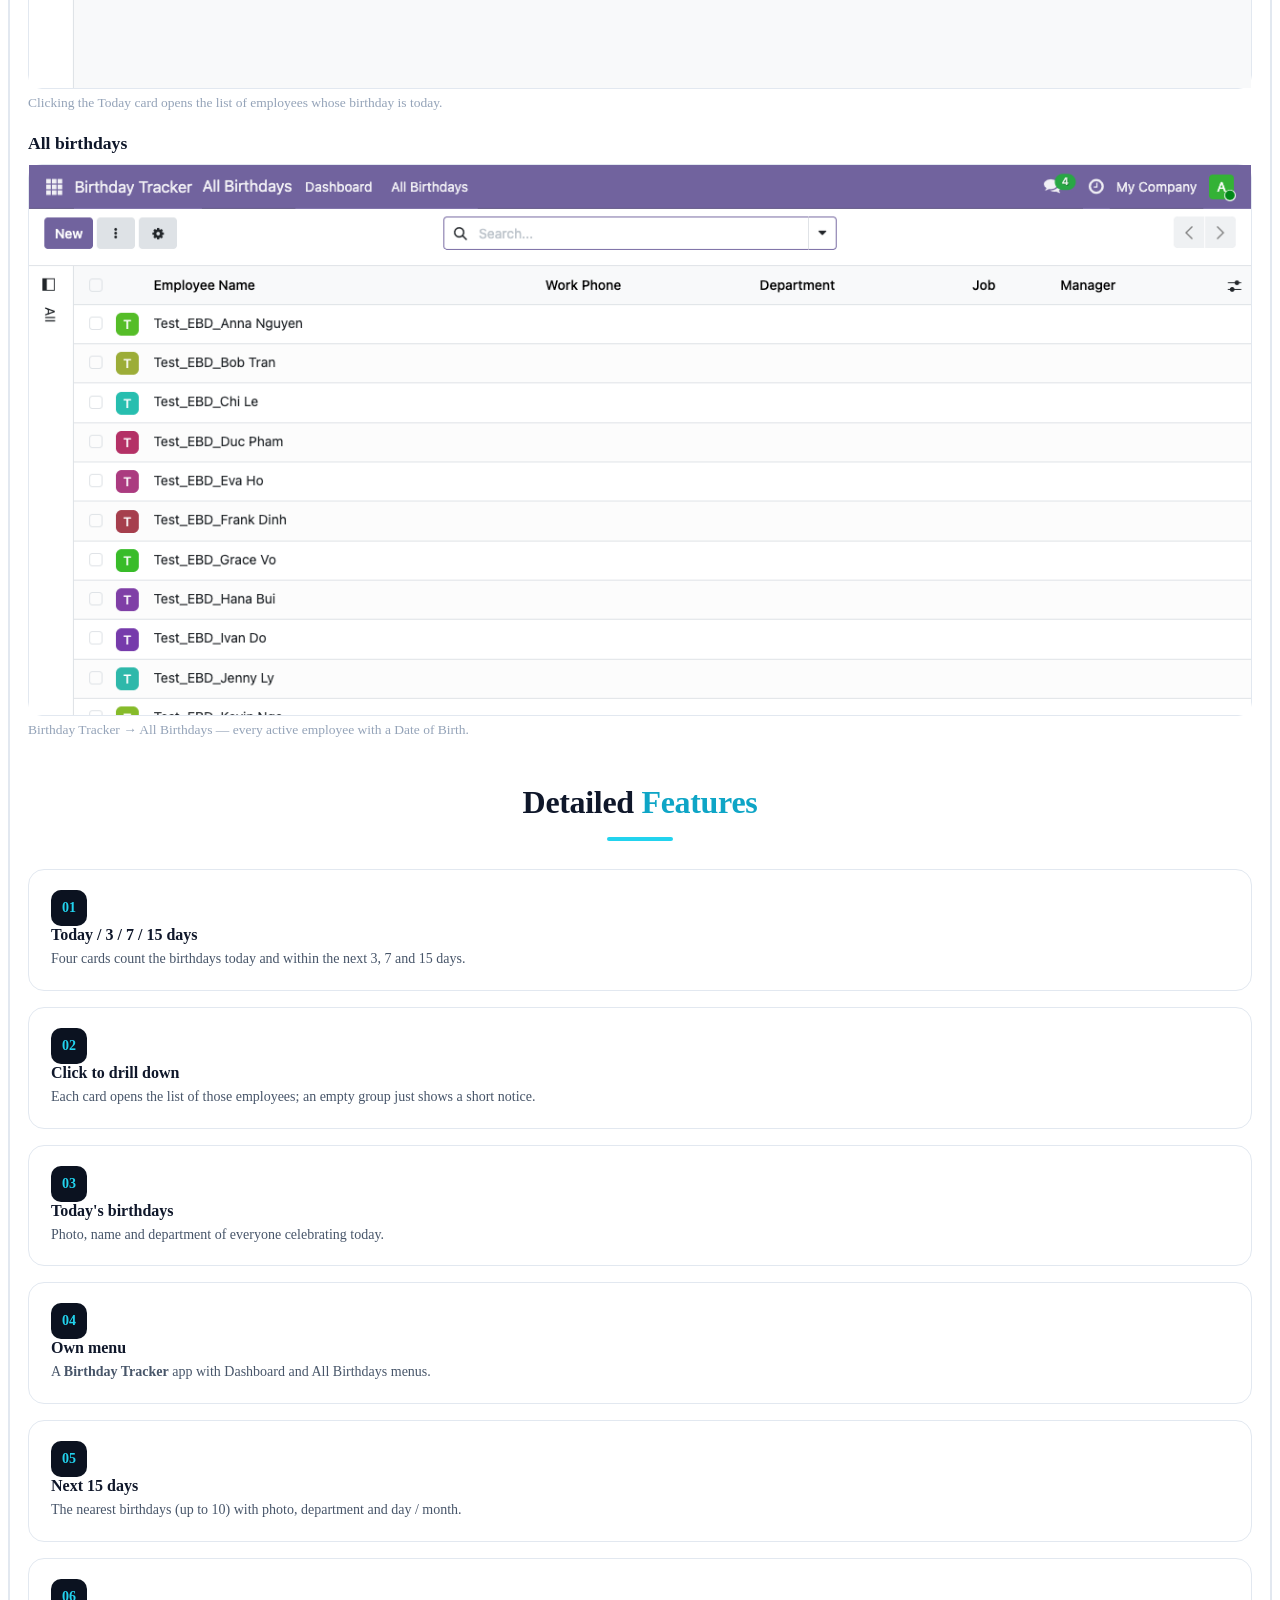
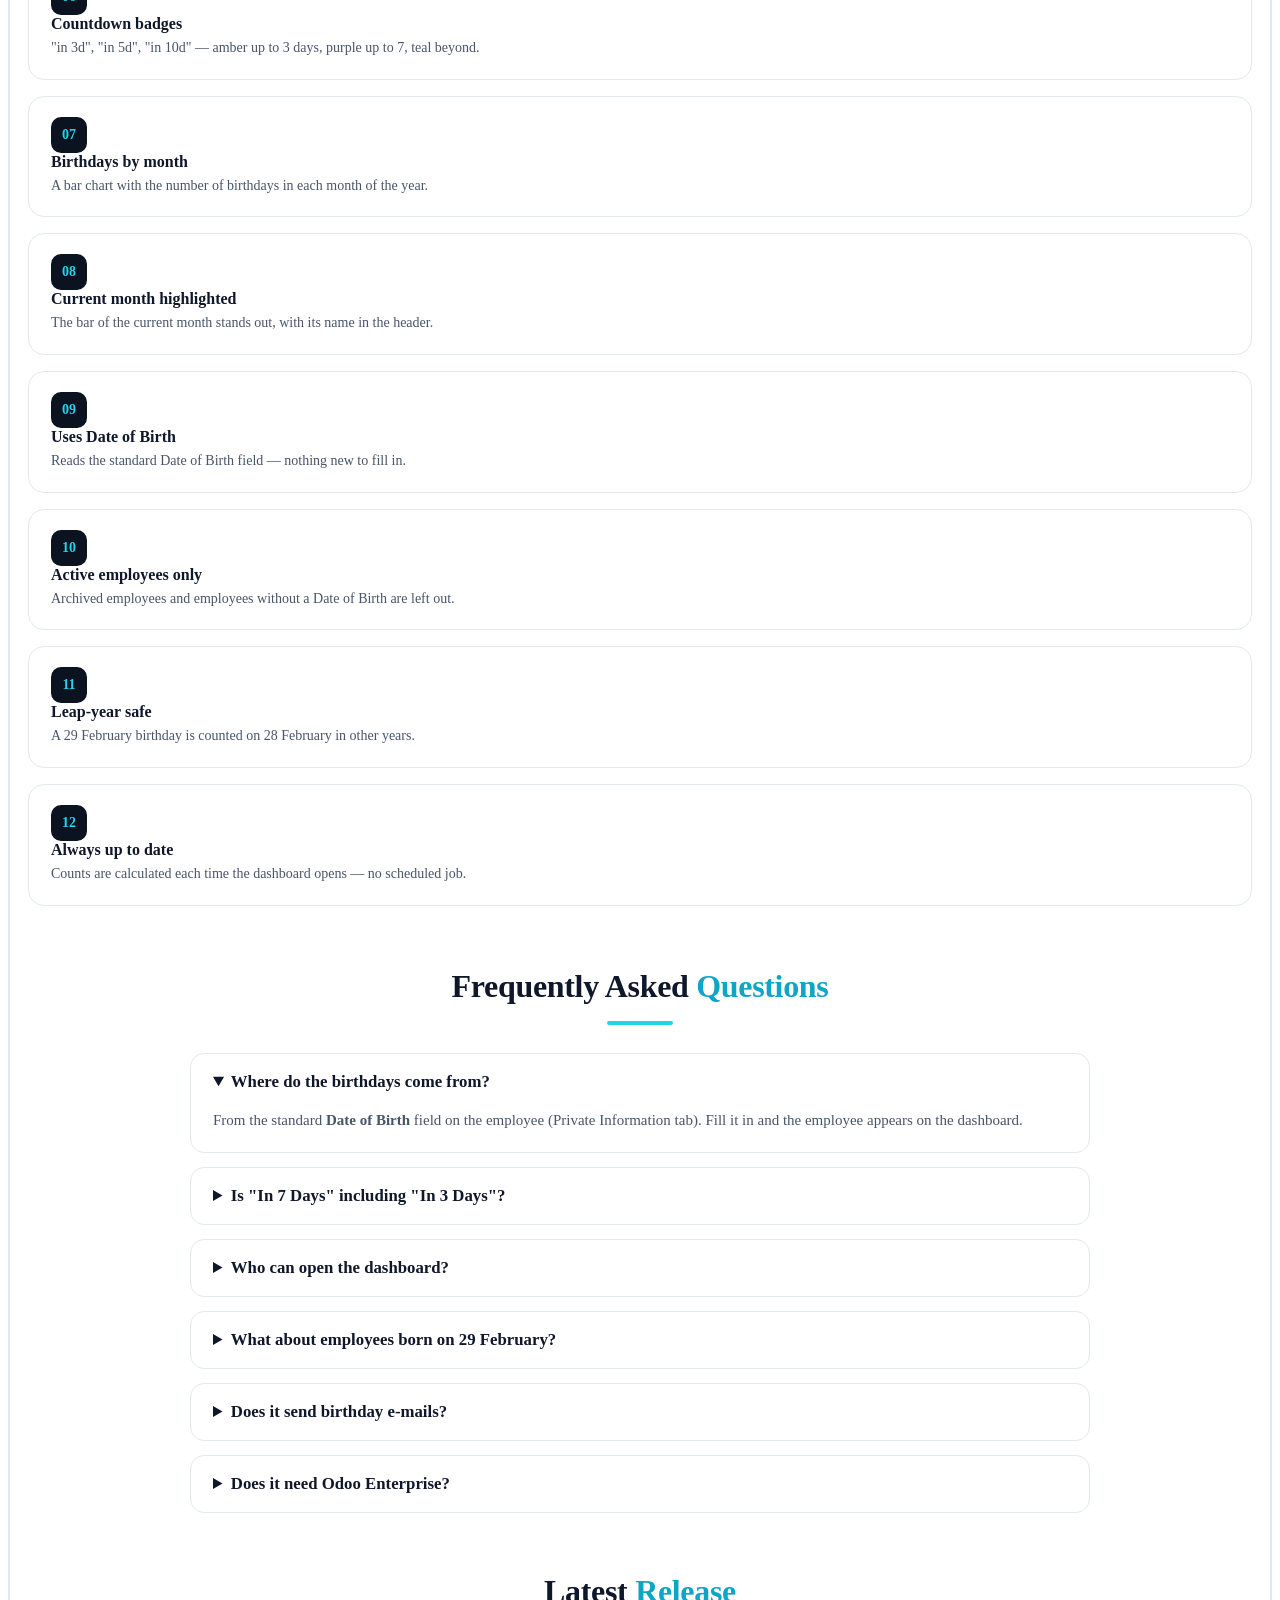
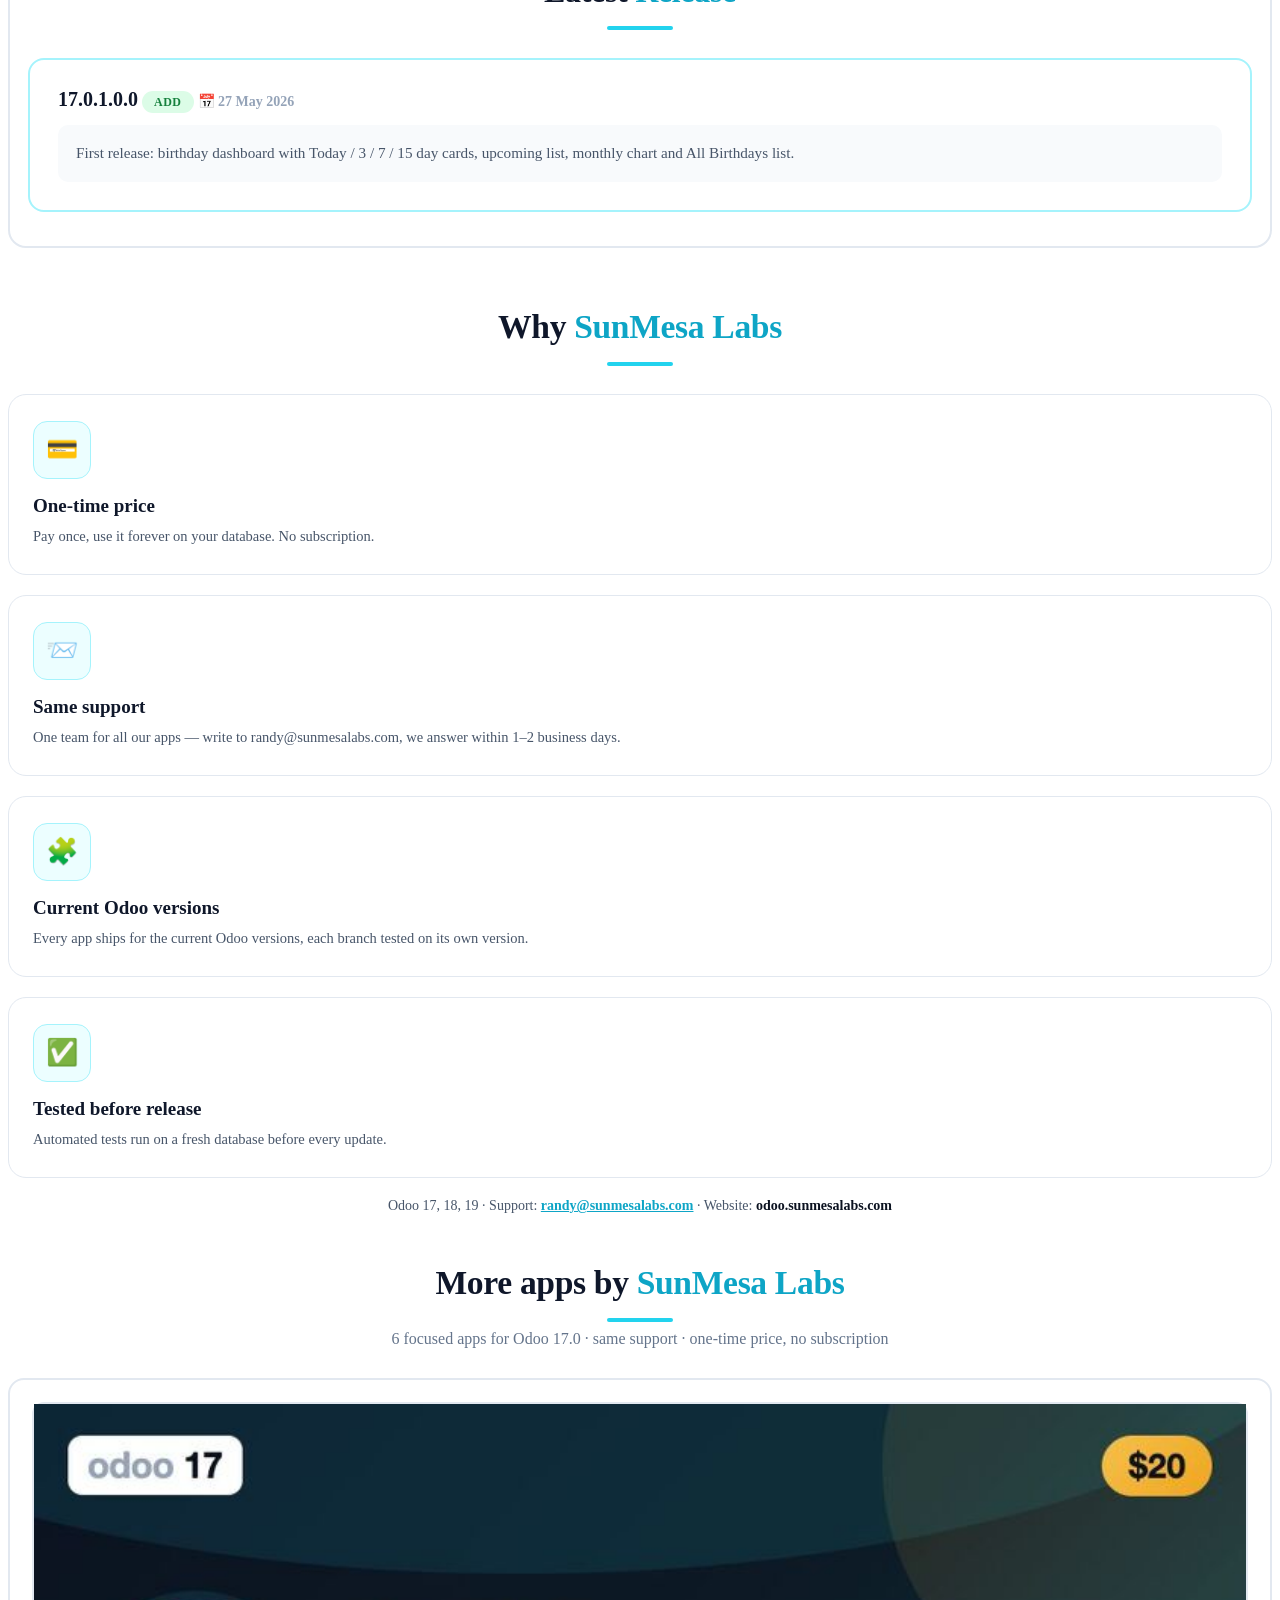
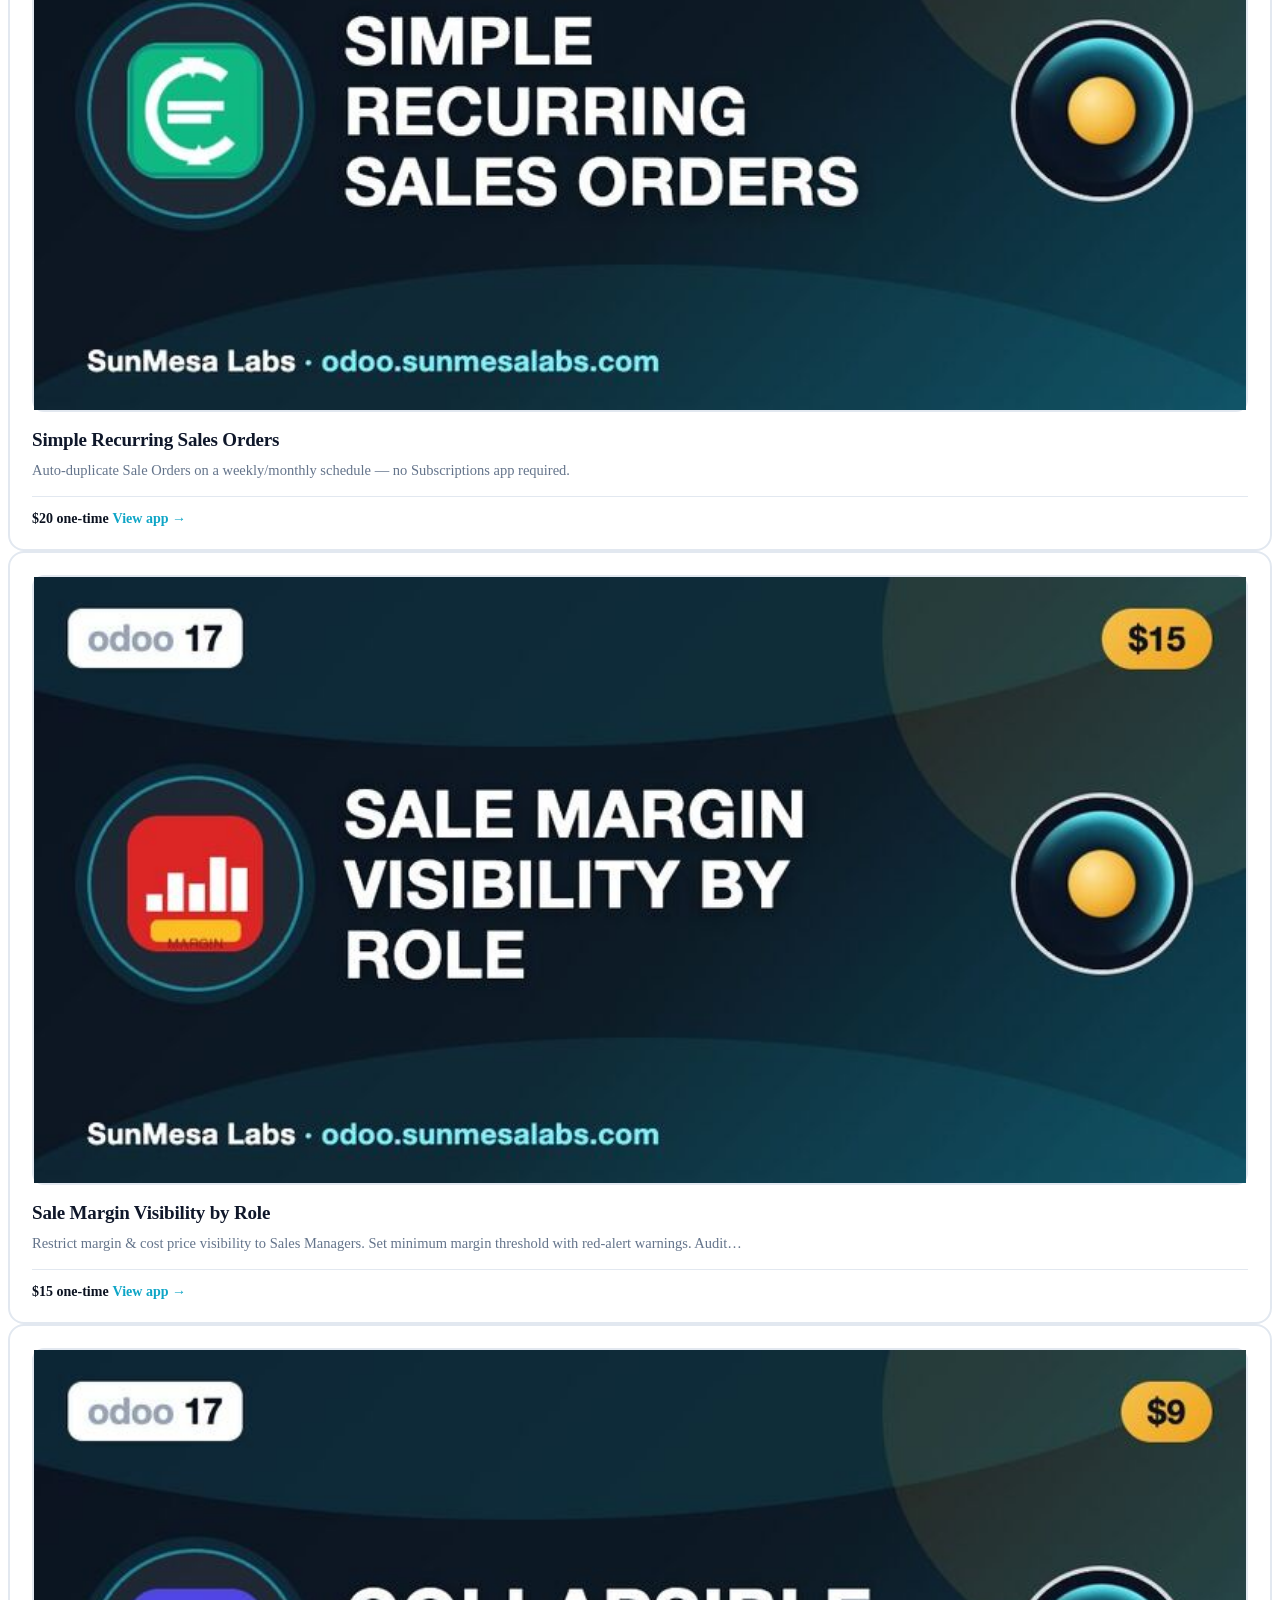
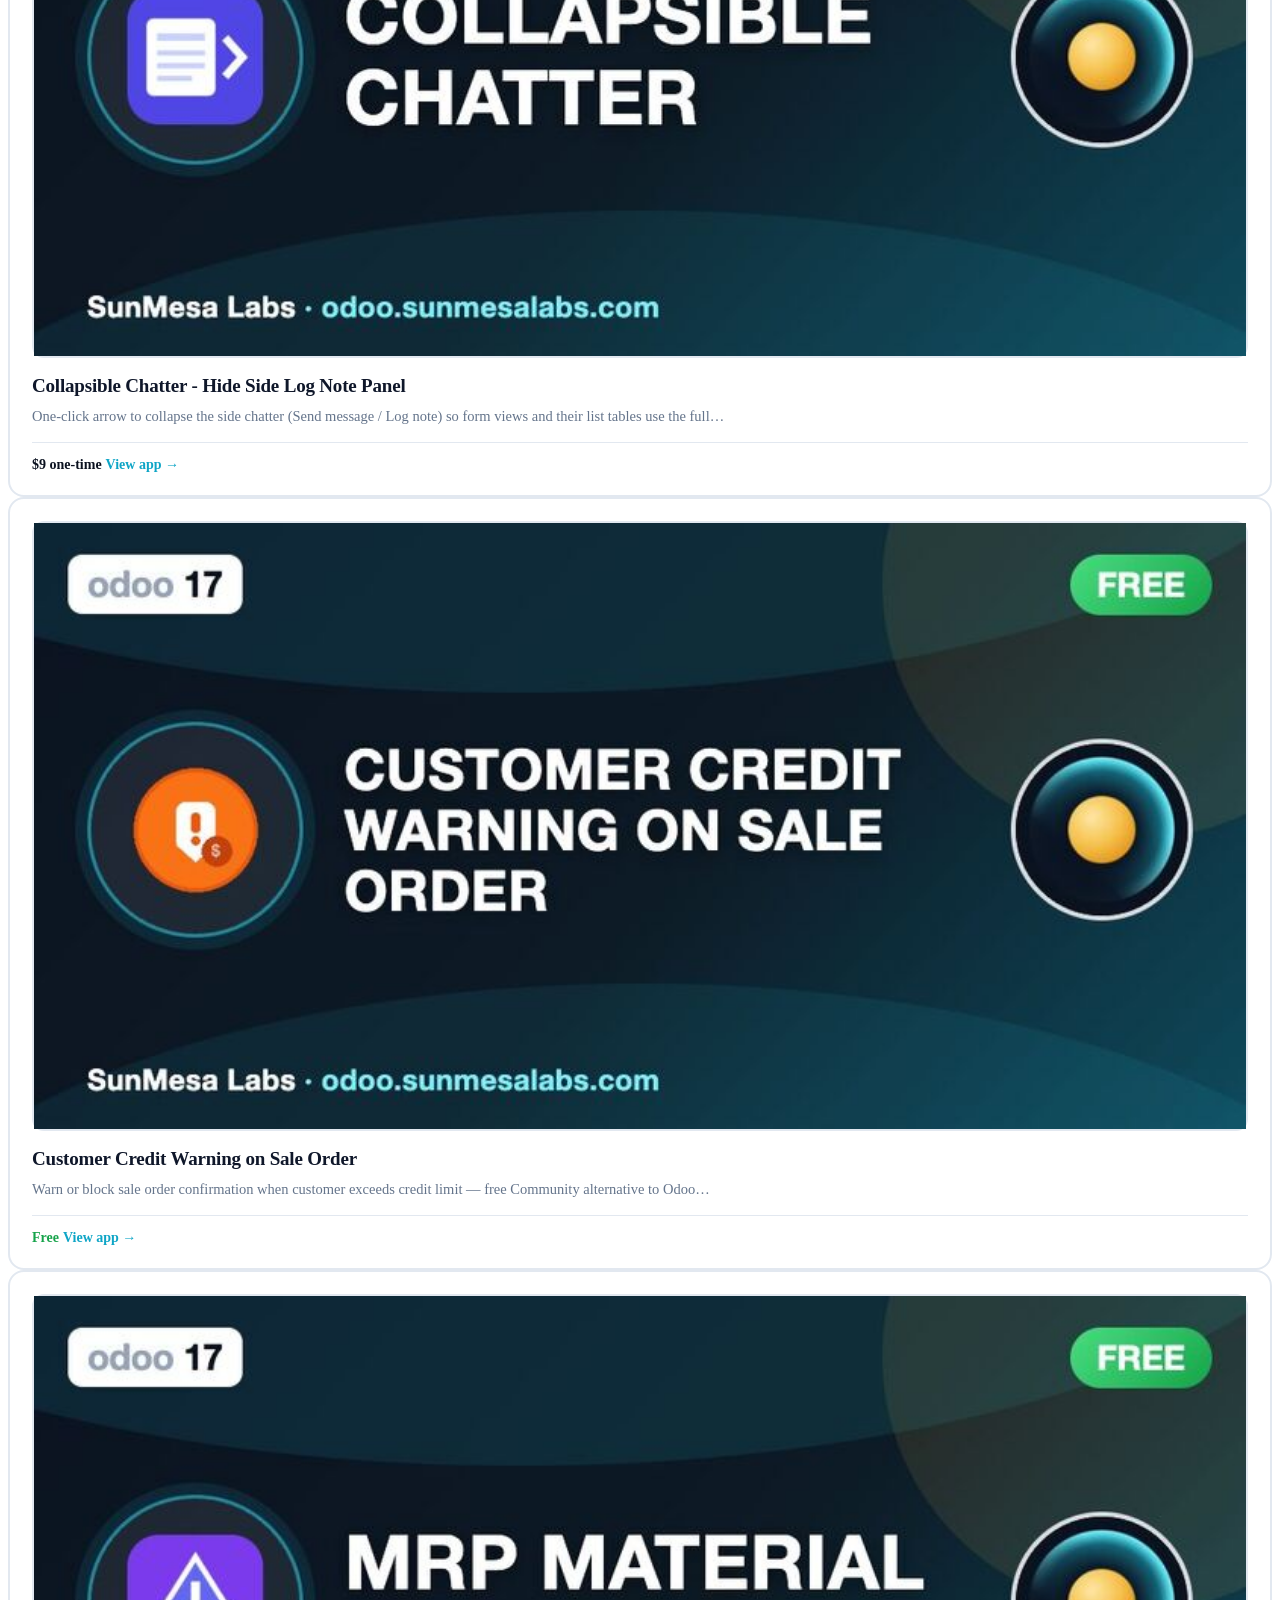
==== commit 4f5765c0: "docs: new store page layout and animated thumbnail" ====
--- a/odoo_employee_birthday/static/description/index.html
+++ b/odoo_employee_birthday/static/description/index.html
@@ -3,455 +3,728 @@
 <head>
 <meta charset="UTF-8">
 <meta name="viewport" content="width=device-width, initial-scale=1.0">
-<title>Employee Birthday Tracker — Odoo 17</title>
+<title>Employee Birthday Tracker — Dashboard — Odoo 17</title>
 </head>
 <body>
 
 <!-- ============================================================
-     SECTION 1 — BRAND HEADER
+     BRAND BAR
      ============================================================ -->
-<section class="sh_counter_section position-relative" style="margin-top:20px; margin-bottom:15px; padding:50px 0 0 0">
-  <div class="container">
-    <div style="width:100%; background-color:#f5f3ff; padding:30px; border-radius:35px">
-
-      <!-- Logo + title row -->
-      <div class="row align-items-center mb-4">
-        <div class="col-lg-8 col-md-8 d-flex align-items-center gap-3">
-          <img src="icon.png" alt="Birthday Tracker Icon" style="width:72px; height:72px; border-radius:16px; box-shadow:0 4px 16px rgba(124,58,237,.25)">
-          <div>
-            <div style="font-size:26px; font-weight:800; color:#1e293b; letter-spacing:-.02em">Employee Birthday Tracker</div>
-            <div style="font-size:14px; color:#7c3aed; font-weight:600; margin-top:2px">by SunMesa Labs</div>
-          </div>
-        </div>
-        <div class="col-lg-4 col-md-4 d-none d-md-flex justify-content-end align-items-center gap-2">
-          <span style="background:#7c3aed; color:#fff; padding:6px 16px; border-radius:20px; font-size:13px; font-weight:700">✓ Community</span>
-          <span style="background:#a855f7; color:#fff; padding:6px 16px; border-radius:20px; font-size:13px; font-weight:700">✓ Enterprise</span>
-        </div>
-      </div>
-
-      <!-- KPI counter cards -->
-      <div class="row mt-2">
-        <div class="col-xxl-3 col-xl-3 col-lg-6 col-md-6 col-sm-12 col-12 card-group">
-          <div class="w-100 shadow" style="padding:24px 20px; border-radius:12px; background-color:#fff; margin:10px 0">
-            <div class="d-flex align-items-center justify-content-between">
-              <div>
-                <div style="font-size:14px; color:#64748b; font-weight:600; margin-bottom:4px">Birthday Groups</div>
-                <div style="font-size:28px; font-weight:800; color:#7c3aed">4</div>
-              </div>
-              <div style="width:52px; height:52px; border-radius:50%; background:#ede9fe; display:flex; align-items:center; justify-content:center; font-size:24px">🎯</div>
-            </div>
-          </div>
-        </div>
-        <div class="col-xxl-3 col-xl-3 col-lg-6 col-md-6 col-sm-12 col-12 card-group">
-          <div class="w-100 shadow" style="padding:24px 20px; border-radius:12px; background-color:#fff; margin:10px 0">
-            <div class="d-flex align-items-center justify-content-between">
-              <div>
-                <div style="font-size:14px; color:#64748b; font-weight:600; margin-bottom:4px">Odoo Version</div>
-                <div style="font-size:28px; font-weight:800; color:#7c3aed">17.0</div>
-              </div>
-              <div style="width:52px; height:52px; border-radius:50%; background:#ede9fe; display:flex; align-items:center; justify-content:center; font-size:24px">⚡</div>
-            </div>
-          </div>
-        </div>
-        <div class="col-xxl-3 col-xl-3 col-lg-6 col-md-6 col-sm-12 col-12 card-group">
-          <div class="w-100 shadow" style="padding:24px 20px; border-radius:12px; background-color:#fff; margin:10px 0">
-            <div class="d-flex align-items-center justify-content-between">
-              <div>
-                <div style="font-size:14px; color:#64748b; font-weight:600; margin-bottom:4px">License</div>
-                <div style="font-size:28px; font-weight:800; color:#7c3aed">LGPL-3</div>
-              </div>
-              <div style="width:52px; height:52px; border-radius:50%; background:#ede9fe; display:flex; align-items:center; justify-content:center; font-size:24px">🔓</div>
-            </div>
-          </div>
-        </div>
-        <div class="col-xxl-3 col-xl-3 col-lg-6 col-md-6 col-sm-12 col-12 card-group">
-          <div class="w-100 shadow" style="padding:24px 20px; border-radius:12px; background-color:#fff; margin:10px 0">
-            <div class="d-flex align-items-center justify-content-between">
-              <div>
-                <div style="font-size:14px; color:#64748b; font-weight:600; margin-bottom:4px">Dependencies</div>
-                <div style="font-size:28px; font-weight:800; color:#7c3aed">hr, web</div>
-              </div>
-              <div style="width:52px; height:52px; border-radius:50%; background:#ede9fe; display:flex; align-items:center; justify-content:center; font-size:24px">📦</div>
-            </div>
-          </div>
-        </div>
-      </div>
-
-      <!-- CTA + badges row -->
-      <div class="row justify-content-between align-items-center mt-2">
-        <div class="col-lg-6">
-          <a href="mailto:randy@sunmesalabs.com" style="text-decoration:none">
-            <div style="background:#7c3aed; color:#fff; padding:12px 24px; border-radius:50px; display:inline-flex; align-items:center; gap:10px; font-size:15px; font-weight:700">
-              <span class="fa fa-envelope"></span>
-              Contact / Support &nbsp;·&nbsp; randy@sunmesalabs.com
-            </div>
-          </a>
-        </div>
-        <div class="col-lg-6 d-none d-lg-flex justify-content-end gap-2 align-items-center">
-          <span style="border:1px solid #7c3aed; color:#7c3aed; padding:6px 16px; border-radius:8px; font-size:13px; font-weight:600">No Configuration Needed</span>
-          <span style="border:1px solid #7c3aed; color:#7c3aed; padding:6px 16px; border-radius:8px; font-size:13px; font-weight:600">OWL 2 Dashboard</span>
-          <span style="border:1px solid #7c3aed; color:#7c3aed; padding:6px 16px; border-radius:8px; font-size:13px; font-weight:600">Free Forever</span>
-        </div>
-      </div>
-
+<div class="container" style="padding-top:16px">
+  <div style="background-color:#fff; border:1px solid #e2e8f0; border-radius:18px; padding:16px 26px; margin:8px 0">
+    <div class="row justify-content-between align-items-center g-3">
+      <div class="col-lg-4 col-md-5 text-center text-md-start">
+        <div class="d-inline-flex align-items-center gap-3">
+          <img src="assets/sunmesa-logo.png" alt="SunMesa Labs" style="width:46px; height:46px; border-radius:12px">
+          <span style="font-size:22px; font-weight:800; color:#0b1220; letter-spacing:-.01em">SunMesa <span style="color:#0ea5c6">Labs</span></span>
+        </div>
+      </div>
+      <div class="col-lg-8 col-md-7">
+        <div class="text-center text-md-end">
+          <div style="margin-bottom:6px"><span style="font-weight:700; color:#334155; margin-right:6px">Odoo versions</span><span style="display:inline-block; padding:6px 14px; border-radius:30px; font-weight:700; font-size:.9rem; margin:2px; background-color:#0b1220; color:#22d3ee; border:1px solid #0b1220">17.0</span><span style="display:inline-block; padding:6px 14px; border-radius:30px; font-weight:700; font-size:.9rem; margin:2px; background-color:#fff; color:#475569; border:1px solid #e2e8f0">18.0</span><span style="display:inline-block; padding:6px 14px; border-radius:30px; font-weight:700; font-size:.9rem; margin:2px; background-color:#fff; color:#475569; border:1px solid #e2e8f0">19.0</span></div>
+          <div><span style="font-weight:700; color:#334155; margin-right:6px">Available on</span><span style="display:inline-block; padding:6px 14px; border-radius:30px; font-weight:600; font-size:.88rem; margin:2px; background-color:#ecfdf3; border:1px solid #bbf7d0; color:#15803d">✓ Community</span><span style="display:inline-block; padding:6px 14px; border-radius:30px; font-weight:600; font-size:.88rem; margin:2px; background-color:#ecfdf3; border:1px solid #bbf7d0; color:#15803d">✓ Enterprise</span><span style="display:inline-block; padding:6px 14px; border-radius:30px; font-weight:600; font-size:.88rem; margin:2px; background-color:#ecfdf3; border:1px solid #bbf7d0; color:#15803d">✓ Odoo.sh</span><span style="display:inline-block; padding:6px 14px; border-radius:30px; font-weight:600; font-size:.88rem; margin:2px; background-color:#fef2f2; border:1px solid #fecaca; color:#b91c1c">✗ Odoo Online</span></div>
+        </div>
+      </div>
     </div>
   </div>
-</section>
-
+</div>
 
 <!-- ============================================================
-     SECTION 2 — MODULE DESCRIPTION
+     HERO
      ============================================================ -->
-<section style="padding:60px 0 20px 0">
-  <div class="container">
-    <div class="text-center">
-      <h4 style="font-size:31px; font-weight:700; color:#1e293b; margin-bottom:10px">Employee Birthday Tracker</h4>
-      <div style="display:block; height:3px; width:80px; background:linear-gradient(90deg,#7c3aed,#db2777); margin:16px auto 32px auto; border-radius:4px"></div>
-      <p style="color:#475569; font-size:18px; max-width:700px; margin:0 auto; line-height:1.7">
-        Never miss an employee birthday again. A lightweight OWL 2 dashboard that groups birthdays by
-        <strong>Today</strong>, <strong>In 3 Days</strong>, <strong>In 7 Days</strong>, and <strong>In 15 Days</strong> —
-        with a monthly statistics bar chart and one-click filtered views. Install and run with zero configuration.
-      </p>
-    </div>
-  </div>
-</section>
-
+<div class="container text-center" style="padding-top:34px; padding-bottom:6px">
+  <div><span style="display:inline-block; font-size:12px; letter-spacing:.18em; text-transform:uppercase; color:#0ea5c6; font-weight:800; margin-bottom:12px">Human Resources · Employees · Odoo 17.0</span></div>
+  <h3 style="font-size:2.6rem; font-weight:800; color:#0f172a; letter-spacing:-.02em; margin:0 0 14px; line-height:1.15">Employee Birthday <span style="color:#0ea5c6">Tracker</span></h3>
+  <p style="color:#475569; font-size:18px; max-width:760px; margin:0 auto 24px; line-height:1.7">
+    A <b>birthday dashboard</b> for HR: who celebrates today, in 3, 7 and 15 days, a list of the next birthdays
+    with a countdown and a <b>month-by-month chart</b> — straight from the Date of Birth already on your employees.
+  </p>
+  <div>
+    <a href="mailto:randy@sunmesalabs.com" style="display:inline-block; padding:14px 28px; border-radius:50px; font-size:15px; font-weight:700; text-decoration:none; background-color:#0b1220; color:#fff; margin:4px">✉ Email us</a>
+    <a href="https://apps.odoo.com/apps/modules/browse?author=SunMesa%20Labs" style="display:inline-block; padding:14px 28px; border-radius:50px; font-size:15px; font-weight:700; text-decoration:none; background-color:#22d3ee; color:#0b1220; margin:4px">See all SunMesa Labs apps →</a>
+  </div>
+  <div style="display:inline-block; margin-top:24px; padding:9px 22px; background-color:#fffbeb; border:1.5px solid #fde68a; border-radius:50px">
+    <span style="color:#0b1220; font-weight:800">Free</span>
+    <span style="color:#e5c97a; margin:0 8px">|</span>
+    <span style="color:#92400e; font-weight:600">No configuration · Only needs Employees · Community &amp; Enterprise</span>
+  </div>
+</div>
 
 <!-- ============================================================
-     SECTION 2b — PAIN POINTS & SOLUTION
+     PROBLEM / SOLUTION
      ============================================================ -->
-<section style="padding:20px 0 50px 0; background-color:transparent">
-  <div class="container">
-
-    <div class="row g-4">
-
-      <!-- Pain Points -->
-      <div class="col-md-6">
-        <div style="background:#fff5f5; border:1.5px solid #fecaca; border-radius:16px; padding:32px; height:100%">
-          <div style="font-size:22px; font-weight:800; color:#dc2626; margin-bottom:20px; display:flex; align-items:center; gap:10px">
-            <span style="font-size:28px">😓</span> The Problem
-          </div>
-          <ul style="list-style:none; padding:0; margin:0">
-            <li style="display:flex; gap:12px; margin-bottom:16px; align-items:flex-start">
-              <span style="color:#ef4444; font-size:18px; flex-shrink:0; margin-top:1px">✗</span>
-              <span style="color:#374151; font-size:15px; line-height:1.6">HR teams forget employee birthdays — awkward silences and missed culture moments hurt team morale.</span>
-            </li>
-            <li style="display:flex; gap:12px; margin-bottom:16px; align-items:flex-start">
-              <span style="color:#ef4444; font-size:18px; flex-shrink:0; margin-top:1px">✗</span>
-              <span style="color:#374151; font-size:15px; line-height:1.6">Manually checking each employee profile in Odoo HR is slow and error-prone — impossible to do daily.</span>
-            </li>
-            <li style="display:flex; gap:12px; margin-bottom:16px; align-items:flex-start">
-              <span style="color:#ef4444; font-size:18px; flex-shrink:0; margin-top:1px">✗</span>
-              <span style="color:#374151; font-size:15px; line-height:1.6">Spreadsheets and calendar reminders are disconnected from your Odoo data — always out of sync.</span>
-            </li>
-            <li style="display:flex; gap:12px; align-items:flex-start">
-              <span style="color:#ef4444; font-size:18px; flex-shrink:0; margin-top:1px">✗</span>
-              <span style="color:#374151; font-size:15px; line-height:1.6">No visibility on which months have the most birthdays — hard to plan gifts, cakes, or team events in advance.</span>
-            </li>
-          </ul>
-        </div>
-      </div>
-
-      <!-- Solution -->
-      <div class="col-md-6">
-        <div style="background:#f0fdf4; border:1.5px solid #86efac; border-radius:16px; padding:32px; height:100%">
-          <div style="font-size:22px; font-weight:800; color:#16a34a; margin-bottom:20px; display:flex; align-items:center; gap:10px">
-            <span style="font-size:28px">🎯</span> The Solution
-          </div>
-          <ul style="list-style:none; padding:0; margin:0">
-            <li style="display:flex; gap:12px; margin-bottom:16px; align-items:flex-start">
-              <span style="color:#22c55e; font-size:18px; flex-shrink:0; margin-top:1px">✓</span>
-              <span style="color:#374151; font-size:15px; line-height:1.6">One dashboard glance every morning — <strong>Today</strong>, <strong>3 Days</strong>, <strong>7 Days</strong>, <strong>15 Days</strong> KPIs always visible at a glance.</span>
-            </li>
-            <li style="display:flex; gap:12px; margin-bottom:16px; align-items:flex-start">
-              <span style="color:#22c55e; font-size:18px; flex-shrink:0; margin-top:1px">✓</span>
-              <span style="color:#374151; font-size:15px; line-height:1.6">Live data directly from Odoo HR — always accurate, always up-to-date, no manual sync needed.</span>
-            </li>
-            <li style="display:flex; gap:12px; margin-bottom:16px; align-items:flex-start">
-              <span style="color:#22c55e; font-size:18px; flex-shrink:0; margin-top:1px">✓</span>
-              <span style="color:#374151; font-size:15px; line-height:1.6">Click any KPI card to open the filtered employee list instantly — take action in seconds, not minutes.</span>
-            </li>
-            <li style="display:flex; gap:12px; align-items:flex-start">
-              <span style="color:#22c55e; font-size:18px; flex-shrink:0; margin-top:1px">✓</span>
-              <span style="color:#374151; font-size:15px; line-height:1.6">Monthly bar chart shows upcoming busy months — plan gifts and team celebrations weeks in advance.</span>
-            </li>
-          </ul>
-        </div>
-      </div>
-
-    </div>
-  </div>
-</section>
-
-
-<!-- ============================================================
-     SECTION 2c — DEMO GIF
-     ============================================================ -->
-<section style="padding:10px 0 40px 0; background-color:transparent">
-  <div class="container">
-    <div class="col-md-12">
-      <img class="img-responsive rounded" style="width:100%; border:2px solid #7c3aed; border-radius:14px; box-shadow:0 8px 32px rgba(124,58,237,.18)" src="demo.gif" alt="Employee Birthday Tracker Demo">
-    </div>
-  </div>
-</section>
-
-
-<!-- ============================================================
-     SECTION 3 — FEATURES
-     ============================================================ -->
-<section style="padding:50px 0; background-color:transparent">
-  <div class="container">
-    <div class="text-center mb-5">
-      <h4 style="font-size:28px; font-weight:700; color:#1e293b; margin-bottom:10px">Key Features</h4>
-      <div style="display:block; height:3px; width:60px; background:linear-gradient(90deg,#7c3aed,#db2777); margin:12px auto 0 auto; border-radius:4px"></div>
-    </div>
-    <div class="row g-3">
-
-      <div class="col-md-6">
-        <div class="p-4 shadow rounded h-100 d-flex align-items-center" style="border:1px solid #7c3aed; border-radius:12px !important">
-          <div style="border:1px solid #7c3aed; padding:10px; border-radius:8px; margin-right:20px; display:flex; min-width:60px; min-height:60px; align-items:center; justify-content:center; background:#f5f3ff">
-            <span style="font-size:28px">🎯</span>
-          </div>
-          <span style="font-size:16px; color:#1e293b; font-weight:600; letter-spacing:.5px">4 Smart Birthday Groups: Today, In 3 Days, In 7 Days, In 15 Days — click any card to filter instantly.</span>
-        </div>
-      </div>
-
-      <div class="col-md-6">
-        <div class="p-4 shadow rounded h-100 d-flex align-items-center" style="border:1px solid #7c3aed; border-radius:12px !important">
-          <div style="border:1px solid #7c3aed; padding:10px; border-radius:8px; margin-right:20px; display:flex; min-width:60px; min-height:60px; align-items:center; justify-content:center; background:#f5f3ff">
-            <span style="font-size:28px">📊</span>
-          </div>
-          <span style="font-size:16px; color:#1e293b; font-weight:600; letter-spacing:.5px">Monthly Statistics Bar Chart — birthday distribution across all 12 months with current month highlighted.</span>
-        </div>
-      </div>
-
-      <div class="col-md-6">
-        <div class="p-4 shadow rounded h-100 d-flex align-items-center" style="border:1px solid #7c3aed; border-radius:12px !important">
-          <div style="border:1px solid #7c3aed; padding:10px; border-radius:8px; margin-right:20px; display:flex; min-width:60px; min-height:60px; align-items:center; justify-content:center; background:#f5f3ff">
-            <span style="font-size:28px">🎂</span>
-          </div>
-          <span style="font-size:16px; color:#1e293b; font-weight:600; letter-spacing:.5px">Upcoming 15-Day List — employee avatars, department, date, and color-coded urgency badges.</span>
-        </div>
-      </div>
-
-      <div class="col-md-6">
-        <div class="p-4 shadow rounded h-100 d-flex align-items-center" style="border:1px solid #7c3aed; border-radius:12px !important">
-          <div style="border:1px solid #7c3aed; padding:10px; border-radius:8px; margin-right:20px; display:flex; min-width:60px; min-height:60px; align-items:center; justify-content:center; background:#f5f3ff">
-            <span style="font-size:28px">⚡</span>
-          </div>
-          <span style="font-size:16px; color:#1e293b; font-weight:600; letter-spacing:.5px">OWL 2 Powered — single JSON-RPC call loads everything. No page reload. Works out of the box on Odoo 17.</span>
-        </div>
-      </div>
-
-      <div class="col-md-6">
-        <div class="p-4 shadow rounded h-100 d-flex align-items-center" style="border:1px solid #7c3aed; border-radius:12px !important">
-          <div style="border:1px solid #7c3aed; padding:10px; border-radius:8px; margin-right:20px; display:flex; min-width:60px; min-height:60px; align-items:center; justify-content:center; background:#f5f3ff">
-            <span style="font-size:28px">🖱️</span>
-          </div>
-          <span style="font-size:16px; color:#1e293b; font-weight:600; letter-spacing:.5px">One-Click Filtering — click any KPI card to open the filtered employee list with List and Form views.</span>
-        </div>
-      </div>
-
-      <div class="col-md-6">
-        <div class="p-4 shadow rounded h-100 d-flex align-items-center" style="border:1px solid #7c3aed; border-radius:12px !important">
-          <div style="border:1px solid #7c3aed; padding:10px; border-radius:8px; margin-right:20px; display:flex; min-width:60px; min-height:60px; align-items:center; justify-content:center; background:#f5f3ff">
-            <span style="font-size:28px">🔓</span>
-          </div>
-          <span style="font-size:16px; color:#1e293b; font-weight:600; letter-spacing:.5px">100% Free · LGPL-3 License — no paid tiers. Only requires the standard <code>hr</code> and <code>web</code> modules.</span>
-        </div>
-      </div>
-
-    </div>
-  </div>
-</section>
-
-
-<!-- ============================================================
-     SECTION 4 — SETUP GUIDE WITH SCREENSHOTS
-     ============================================================ -->
-<section style="padding:50px 0; background-color:transparent">
-  <div class="container">
-    <div class="text-center mb-5">
-      <h4 style="font-size:28px; font-weight:700; color:#1e293b; margin-bottom:10px">Setup Guide</h4>
-      <div style="display:block; height:3px; width:60px; background:linear-gradient(90deg,#7c3aed,#db2777); margin:12px auto 0 auto; border-radius:4px"></div>
-    </div>
-
-    <p style="color:#1e293b; font-size:18px; margin-bottom:20px; font-weight:600">
-      1) Place the <strong>odoo_employee_birthday</strong> folder in your Odoo custom addons directory and restart the server.
-    </p>
-
-    <p style="color:#1e293b; font-size:18px; margin-bottom:20px; font-weight:600">
-      2) Enable Developer Mode — go to <strong>Settings → Activate Developer Mode</strong>, then click <strong>Apps → Update Apps List</strong>.
-    </p>
-
-    <p style="color:#1e293b; font-size:18px; margin-bottom:20px; font-weight:600">
-      3) Search for <strong>"Birthday Tracker"</strong> in Apps and click <strong>Install</strong>. The 🎂 menu appears immediately after installation.
-    </p>
-
-    <p style="color:#1e293b; font-size:18px; margin-bottom:16px; font-weight:600">
-      4) Open the dashboard — you'll see 4 KPI cards, a Today's birthdays panel, and a monthly chart.
-    </p>
-    <div class="col-md-12">
-      <img class="img-responsive rounded" style="width:100%; border:1px solid #7c3aed; border-radius:12px" src="screenshots/01-dashboard.png" alt="Birthday Tracker Dashboard">
-    </div>
-    <p style="color:#64748b; font-size:14px; text-align:center; margin:10px 0 32px 0; font-style:italic">Main dashboard — 4 KPI cards, Today's birthdays panel, and monthly statistics chart</p>
-
-    <p style="color:#1e293b; font-size:18px; margin-bottom:16px; font-weight:600">
-      5) Scroll down to see the <strong>Upcoming — Next 15 Days</strong> list with urgency badges and the monthly bar chart.
-    </p>
-    <div class="col-md-12">
-      <img class="img-responsive rounded" style="width:100%; border:1px solid #7c3aed; border-radius:12px" src="screenshots/02-dashboard-upcoming.png" alt="Dashboard Upcoming List">
-    </div>
-    <p style="color:#64748b; font-size:14px; text-align:center; margin:10px 0 32px 0; font-style:italic">Upcoming birthdays with color-coded urgency badges and the monthly bar chart</p>
-
-    <p style="color:#1e293b; font-size:18px; margin-bottom:16px; font-weight:600">
-      6) Click any <strong>KPI card</strong> (Today / 3 Days / 7 Days / 15 Days) to open a filtered employee list instantly.
-    </p>
-    <div class="col-md-12">
-      <img class="img-responsive rounded" style="width:100%; border:1px solid #7c3aed; border-radius:12px" src="screenshots/04-today-filtered-list.png" alt="Filtered Today List">
-    </div>
-    <p style="color:#64748b; font-size:14px; text-align:center; margin:10px 0 32px 0; font-style:italic">Clicking "Today" card opens the filtered employee list instantly</p>
-
-    <p style="color:#1e293b; font-size:18px; margin-bottom:16px; font-weight:600">
-      7) The upcoming list shows each employee's avatar, department, birthday date (dd/mm), and a color-coded badge.
-    </p>
-    <div class="col-md-12">
-      <img class="img-responsive rounded" style="width:100%; border:1px solid #7c3aed; border-radius:12px" src="screenshots/03-upcoming-list.png" alt="Upcoming Birthdays">
-    </div>
-    <p style="color:#64748b; font-size:14px; text-align:center; margin:10px 0 32px 0; font-style:italic">Upcoming list sorted by days remaining — badge color changes by urgency level</p>
-
-    <p style="color:#1e293b; font-size:18px; margin-bottom:16px; font-weight:600">
-      8) Click <strong>View All →</strong> to see the complete birthday list for all employees.
-    </p>
-    <div class="col-md-12">
-      <img class="img-responsive rounded" style="width:100%; border:1px solid #7c3aed; border-radius:12px" src="screenshots/05-all-birthdays.png" alt="All Birthdays List">
-    </div>
-    <p style="color:#64748b; font-size:14px; text-align:center; margin:10px 0 32px 0; font-style:italic">All Birthdays list view — full employee list sorted by birthday date</p>
-
-    <p style="color:#1e293b; font-size:18px; margin-bottom:8px; font-weight:600">
-      9) Make sure each employee has a <strong>Date of Birth</strong> set in <strong>Employees → Private Information → Date of Birth</strong>.
-      Only employees with a birthday set will appear on the dashboard.
-    </p>
-
-  </div>
-</section>
-
-
-<!-- ============================================================
-     SECTION 5 — FAQ
-     ============================================================ -->
-<section style="padding:50px 0; background-color:transparent">
-  <div class="container">
-    <div class="text-center mb-5">
-      <h4 style="font-size:28px; font-weight:700; color:#1e293b; margin-bottom:10px">Frequently Asked Questions</h4>
-      <div style="display:block; height:3px; width:60px; background:linear-gradient(90deg,#7c3aed,#db2777); margin:12px auto 0 auto; border-radius:4px"></div>
-    </div>
-
-    <div class="row">
-      <div class="col-md-12">
-        <div class="accordion" id="accordion_faq">
-
-          <div style="margin:1rem 0">
-            <div class="card-header" data-bs-toggle="collapse" data-bs-target="#faq1" style="background-color:#f8f8f8; border:none; border-radius:10px 10px 0 0; padding:14px 24px; cursor:pointer">
-              <a class="card-title text-decoration-none" style="font-size:17px; font-weight:600; color:#1e293b">Dashboard shows 0 for all groups — why?</a>
-            </div>
-            <div id="faq1" class="accordion-collapse collapse show" data-bs-parent="#accordion_faq" style="border:1px solid #f8f8f8; border-radius:0 0 10px 10px">
-              <p style="padding:14px 24px; font-size:15px; color:#64748b; line-height:1.65; margin:0">
-                The dashboard only shows active employees who have a <strong>Date of Birth</strong> set. Go to
-                <strong>Employees → [Employee] → Private Information → Date of Birth</strong> and make sure the field is filled in.
-              </p>
-            </div>
-          </div>
-
-          <div style="margin:1rem 0">
-            <div class="card-header collapsed" data-bs-toggle="collapse" data-bs-target="#faq2" style="background-color:#f8f8f8; border:none; border-radius:10px 10px 0 0; padding:14px 24px; cursor:pointer">
-              <a class="card-title text-decoration-none" style="font-size:17px; font-weight:600; color:#1e293b">Does Today also count in the 3-day / 7-day group?</a>
-            </div>
-            <div id="faq2" class="accordion-collapse collapse" data-bs-parent="#accordion_faq" style="border:1px solid #f8f8f8; border-radius:0 0 10px 10px">
-              <p style="padding:14px 24px; font-size:15px; color:#64748b; line-height:1.65; margin:0">
-                No. The <strong>Today</strong> group (days = 0) is exclusive. The 3-day group covers days 1–3, the 7-day covers days 1–7, and the 15-day covers days 1–15. The 3-day group is a subset of the 7-day group.
-              </p>
-            </div>
-          </div>
-
-          <div style="margin:1rem 0">
-            <div class="card-header collapsed" data-bs-toggle="collapse" data-bs-target="#faq3" style="background-color:#f8f8f8; border:none; border-radius:10px 10px 0 0; padding:14px 24px; cursor:pointer">
-              <a class="card-title text-decoration-none" style="font-size:17px; font-weight:600; color:#1e293b">Does it handle February 29 birthdays correctly?</a>
-            </div>
-            <div id="faq3" class="accordion-collapse collapse" data-bs-parent="#accordion_faq" style="border:1px solid #f8f8f8; border-radius:0 0 10px 10px">
-              <p style="padding:14px 24px; font-size:15px; color:#64748b; line-height:1.65; margin:0">
-                Yes. In non-leap years, employees born on February 29 are treated as having their birthday on February 28. No errors or missed notifications.
-              </p>
-            </div>
-          </div>
-
-          <div style="margin:1rem 0">
-            <div class="card-header collapsed" data-bs-toggle="collapse" data-bs-target="#faq4" style="background-color:#f8f8f8; border:none; border-radius:10px 10px 0 0; padding:14px 24px; cursor:pointer">
-              <a class="card-title text-decoration-none" style="font-size:17px; font-weight:600; color:#1e293b">Is this compatible with Odoo Enterprise?</a>
-            </div>
-            <div id="faq4" class="accordion-collapse collapse" data-bs-parent="#accordion_faq" style="border:1px solid #f8f8f8; border-radius:0 0 10px 10px">
-              <p style="padding:14px 24px; font-size:15px; color:#64748b; line-height:1.65; margin:0">
-                Yes. The module only depends on <strong>hr</strong> and <strong>web</strong>, both available in Community and Enterprise. There are no conflicts with Enterprise modules.
-              </p>
-            </div>
-          </div>
-
-          <div style="margin:1rem 0">
-            <div class="card-header collapsed" data-bs-toggle="collapse" data-bs-target="#faq5" style="background-color:#f8f8f8; border:none; border-radius:10px 10px 0 0; padding:14px 24px; cursor:pointer">
-              <a class="card-title text-decoration-none" style="font-size:17px; font-weight:600; color:#1e293b">How do I uninstall the module safely?</a>
-            </div>
-            <div id="faq5" class="accordion-collapse collapse" data-bs-parent="#accordion_faq" style="border:1px solid #f8f8f8; border-radius:0 0 10px 10px">
-              <p style="padding:14px 24px; font-size:15px; color:#64748b; line-height:1.65; margin:0">
-                Go to <strong>Apps</strong>, search "Birthday Tracker", and click Uninstall. The module does not create any new database columns — it only uses the existing <code>birthday</code> field from <code>hr.employee</code>, so uninstalling is completely safe.
-              </p>
-            </div>
-          </div>
-
-        </div>
-      </div>
-    </div>
-  </div>
-</section>
-
-
-<!-- ============================================================
-     SECTION 6 — SUPPORT
-     ============================================================ -->
-<section style="padding:40px 0 60px 0; background-color:transparent">
-  <div class="container">
-    <div class="text-center mb-5">
-      <h4 style="font-size:28px; font-weight:700; color:#1e293b; margin-bottom:10px">Support</h4>
-      <div style="display:block; height:3px; width:60px; background:linear-gradient(90deg,#7c3aed,#db2777); margin:12px auto 0 auto; border-radius:4px"></div>
-    </div>
-    <div class="row">
-      <div class="col-md-8 mx-auto">
-        <ul style="padding:0; list-style:none">
-          <li class="border rounded" style="padding:24px; margin-bottom:16px; border-color:#7c3aed !important; border-radius:12px">
-            <a href="mailto:randy@sunmesalabs.com" style="text-decoration:none; color:#1e293b; font-size:17px; font-weight:600; display:flex; align-items:center; gap:12px">
-              <span class="fa fa-envelope" style="color:#7c3aed; font-size:22px"></span>
-              Email support: <strong style="color:#7c3aed">randy@sunmesalabs.com</strong>
-            </a>
+<div class="container" style="padding-top:40px">
+  <div class="row g-4">
+    <div class="col-md-6">
+      <div style="height:100%; background-color:#fff5f5; border:1.5px solid #fecaca; border-radius:18px; padding:30px">
+        <div style="font-size:22px; font-weight:800; color:#b91c1c; margin-bottom:18px"><span style="font-size:28px; margin-right:8px">😓</span>The Problem</div>
+        <ul class="list-unstyled" style="padding:0; margin:0">
+          <li class="d-flex gap-2 align-items-start" style="margin-bottom:14px">
+            <span class="flex-shrink-0" style="color:#ef4444; font-size:18px; font-weight:800; line-height:1.4; width:20px">✗</span>
+            <span style="color:#334155; font-size:15px; line-height:1.6">Birthdays are stored on each employee but standard Odoo has no view of who celebrates today or this week.</span>
           </li>
-          <li class="border rounded" style="padding:24px; margin-bottom:16px; border-color:#7c3aed !important; border-radius:12px">
-            <div style="font-size:16px; color:#475569; line-height:1.65">
-              <strong style="color:#1e293b">Response time:</strong> We aim to respond within 1–2 business days.
-              Please include your Odoo version and a description of the issue.
-            </div>
+          <li class="d-flex gap-2 align-items-start" style="margin-bottom:14px">
+            <span class="flex-shrink-0" style="color:#ef4444; font-size:18px; font-weight:800; line-height:1.4; width:20px">✗</span>
+            <span style="color:#334155; font-size:15px; line-height:1.6">HR finds out about a birthday on the day itself — too late for a card, a cake or a message from the team.</span>
           </li>
-          <li class="border rounded" style="padding:24px; border-color:#7c3aed !important; border-radius:12px">
-            <div style="font-size:16px; color:#475569; line-height:1.65">
-              <strong style="color:#1e293b">Source code:</strong> LGPL-3 — free to use, modify, and redistribute.
-              Available on GitHub:
-              <a href="https://github.com/RandyNguyenN/odoo_employee_birthday" style="color:#7c3aed; font-weight:600">
-                github.com/RandyNguyenN/odoo_employee_birthday
-              </a>
-            </div>
+          <li class="d-flex gap-2 align-items-start" style="margin-bottom:14px">
+            <span class="flex-shrink-0" style="color:#ef4444; font-size:18px; font-weight:800; line-height:1.4; width:20px">✗</span>
+            <span style="color:#334155; font-size:15px; line-height:1.6">Sorting employees by date of birth sorts by year, not by the next upcoming birthday.</span>
+          </li>
+          <li class="d-flex gap-2 align-items-start" style="margin-bottom:14px">
+            <span class="flex-shrink-0" style="color:#ef4444; font-size:18px; font-weight:800; line-height:1.4; width:20px">✗</span>
+            <span style="color:#334155; font-size:15px; line-height:1.6">Keeping a separate birthday spreadsheet means the list is always out of date.</span>
           </li>
         </ul>
       </div>
     </div>
-  </div>
-</section>
+    <div class="col-md-6">
+      <div style="height:100%; background-color:#ecfeff; border:1.5px solid #a5f3fc; border-radius:18px; padding:30px">
+        <div style="font-size:22px; font-weight:800; color:#0ea5c6; margin-bottom:18px"><span style="font-size:28px; margin-right:8px">🎯</span>The Solution</div>
+        <ul class="list-unstyled" style="padding:0; margin:0">
+          <li class="d-flex gap-2 align-items-start" style="margin-bottom:14px">
+            <span class="flex-shrink-0" style="color:#0ea5c6; font-size:18px; font-weight:800; line-height:1.4; width:20px">✓</span>
+            <span style="color:#334155; font-size:15px; line-height:1.6"><b>Four KPI cards</b> — Today, In 3 Days, In 7 Days and In 15 Days, counted from the Date of Birth.</span>
+          </li>
+          <li class="d-flex gap-2 align-items-start" style="margin-bottom:14px">
+            <span class="flex-shrink-0" style="color:#0ea5c6; font-size:18px; font-weight:800; line-height:1.4; width:20px">✓</span>
+            <span style="color:#334155; font-size:15px; line-height:1.6"><b>Click a card</b> to open the matching employees in a standard list.</span>
+          </li>
+          <li class="d-flex gap-2 align-items-start" style="margin-bottom:14px">
+            <span class="flex-shrink-0" style="color:#0ea5c6; font-size:18px; font-weight:800; line-height:1.4; width:20px">✓</span>
+            <span style="color:#334155; font-size:15px; line-height:1.6"><b>Upcoming list</b> — the next birthdays sorted by days remaining, with coloured "in Xd" badges.</span>
+          </li>
+          <li class="d-flex gap-2 align-items-start" style="margin-bottom:14px">
+            <span class="flex-shrink-0" style="color:#0ea5c6; font-size:18px; font-weight:800; line-height:1.4; width:20px">✓</span>
+            <span style="color:#334155; font-size:15px; line-height:1.6"><b>Monthly chart</b> — birthdays per month, with the current month highlighted.</span>
+          </li>
+        </ul>
+      </div>
+    </div>
+  </div>
+</div>
+
+<div class="container" style="padding-top:26px">
+  <div class="shadow-lg" style="border-radius:20px; padding:10px; background-color:#0b1220">
+    <img src="demo.gif" alt="Employee Birthday Tracker — Dashboard demo" style="width:100%; height:auto; display:block; border-radius:14px">
+  </div>
+</div>
+
+<!-- ============================================================
+     GUIDE + SUPPORT CARDS
+     ============================================================ -->
+<div class="container" style="padding-top:40px">
+  <div class="row g-4">
+    <div class="col-md-6">
+      <div style="height:100%; background-color:#fff; border:1px solid #e2e8f0; border-radius:18px; padding:30px">
+        <div style="width:58px; height:58px; border-radius:15px; background-color:#0b1220; text-align:center; line-height:58px; font-size:26px; margin-bottom:18px">📘</div>
+        <h3 style="font-size:1.4rem; font-weight:800; color:#0f172a; margin:0 0 8px">See it in 30 seconds</h3>
+        <p style="color:#475569; font-size:15px; line-height:1.6; margin:0 0 18px">Screenshots, every feature and the FAQ — all on this page.</p>
+        <a href="#ebd-explore" style="display:inline-block; padding:11px 24px; border-radius:50px; font-weight:700; font-size:14px; text-decoration:none; background-color:#22d3ee; color:#0b1220">Explore features ↓</a>
+      </div>
+    </div>
+    <div class="col-md-6">
+      <div style="height:100%; background-color:#fff; border:1px solid #e2e8f0; border-radius:18px; padding:30px">
+        <div style="width:58px; height:58px; border-radius:15px; background-color:#0b1220; text-align:center; line-height:58px; font-size:26px; margin-bottom:18px">🛟</div>
+        <h3 style="font-size:1.4rem; font-weight:800; color:#0f172a; margin:0 0 8px">Get help from the author</h3>
+        <p style="color:#475569; font-size:15px; line-height:1.6; margin:0 0 18px">Questions or a special need? Write to us, we answer within 1–2 business days.</p>
+        <a href="mailto:randy@sunmesalabs.com" style="display:inline-block; padding:11px 24px; border-radius:50px; font-weight:700; font-size:14px; text-decoration:none; background-color:#0b1220; color:#fff">Contact support</a>
+      </div>
+    </div>
+  </div>
+</div>
+
+<!-- ============================================================
+     EXPLORE FEATURES (tabs)
+     ============================================================ -->
+<div class="container" id="ebd-explore" style="max-width:1200px; margin:56px auto 30px; padding:0 16px">
+  
+      <div style="text-align:center; margin-bottom:28px">
+        <h2 style="font-size:2.1rem; font-weight:800; color:#0f172a; margin:0; letter-spacing:-.01em">Explore Features <span style="color:#0ea5c6">In Detail</span></h2>
+        <div style="width:66px; height:4px; background-color:#22d3ee; border-radius:3px; margin:16px auto 8px"></div>
+      </div>
+  
+        <ul class="nav nav-pills justify-content-center flex-wrap pb-3" role="tablist">
+          <li class="nav-item" role="presentation"><a class="nav-link active" data-bs-toggle="pill" data-bs-target="#ebd-feat-dash" type="button" role="tab" style="width:max-content; border-radius:50px; margin:0 5px 8px; padding:11px 22px; font-weight:700; border:2px solid #e2e8f0">Dashboard</a></li>
+          <li class="nav-item" role="presentation"><a class="nav-link" data-bs-toggle="pill" data-bs-target="#ebd-feat-upcoming" type="button" role="tab" style="width:max-content; border-radius:50px; margin:0 5px 8px; padding:11px 22px; font-weight:700; border:2px solid #e2e8f0">Upcoming &amp; Chart</a></li>
+          <li class="nav-item" role="presentation"><a class="nav-link" data-bs-toggle="pill" data-bs-target="#ebd-feat-data" type="button" role="tab" style="width:max-content; border-radius:50px; margin:0 5px 8px; padding:11px 22px; font-weight:700; border:2px solid #e2e8f0">Data &amp; Accuracy</a></li>
+        </ul>
+        <div class="tab-content">
+          <div class="tab-pane fade show active" id="ebd-feat-dash" role="tabpanel">
+      <div style="text-align:center; margin-bottom:28px">
+        <h3 style="font-size:1.55rem; font-weight:800; color:#0f172a; margin:0; letter-spacing:-.01em">Dashboard <span style="color:#0ea5c6"></span></h3>
+        <div style="width:66px; height:4px; background-color:#22d3ee; border-radius:3px; margin:16px auto 8px"></div>
+      </div>
+          <div class="row">
+          <div class="col-md-6" style="margin-bottom:16px">
+            <div class="h-100 d-flex gap-3" style="background-color:#fff; border:1px solid #e2e8f0; border-radius:16px; padding:20px 22px">
+              <span class="flex-shrink-0" style="display:inline-block; width:36px; height:36px; border-radius:10px; background-color:#0b1220; color:#22d3ee; font-weight:800; font-size:14px; text-align:center; line-height:36px">01</span>
+              <div>
+                <div style="font-size:16px; font-weight:700; color:#0f172a; margin:0 0 4px">Today / 3 / 7 / 15 days</div>
+                <div style="font-size:14px; color:#475569; line-height:1.55">Four cards count the birthdays today and within the next 3, 7 and 15 days.</div>
+              </div>
+            </div>
+          </div>
+          <div class="col-md-6" style="margin-bottom:16px">
+            <div class="h-100 d-flex gap-3" style="background-color:#fff; border:1px solid #e2e8f0; border-radius:16px; padding:20px 22px">
+              <span class="flex-shrink-0" style="display:inline-block; width:36px; height:36px; border-radius:10px; background-color:#0b1220; color:#22d3ee; font-weight:800; font-size:14px; text-align:center; line-height:36px">02</span>
+              <div>
+                <div style="font-size:16px; font-weight:700; color:#0f172a; margin:0 0 4px">Click to drill down</div>
+                <div style="font-size:14px; color:#475569; line-height:1.55">Each card opens the list of those employees; an empty group just shows a short notice.</div>
+              </div>
+            </div>
+          </div>
+          <div class="col-md-6" style="margin-bottom:16px">
+            <div class="h-100 d-flex gap-3" style="background-color:#fff; border:1px solid #e2e8f0; border-radius:16px; padding:20px 22px">
+              <span class="flex-shrink-0" style="display:inline-block; width:36px; height:36px; border-radius:10px; background-color:#0b1220; color:#22d3ee; font-weight:800; font-size:14px; text-align:center; line-height:36px">03</span>
+              <div>
+                <div style="font-size:16px; font-weight:700; color:#0f172a; margin:0 0 4px">Today's birthdays</div>
+                <div style="font-size:14px; color:#475569; line-height:1.55">Photo, name and department of everyone celebrating today.</div>
+              </div>
+            </div>
+          </div>
+          <div class="col-md-6" style="margin-bottom:16px">
+            <div class="h-100 d-flex gap-3" style="background-color:#fff; border:1px solid #e2e8f0; border-radius:16px; padding:20px 22px">
+              <span class="flex-shrink-0" style="display:inline-block; width:36px; height:36px; border-radius:10px; background-color:#0b1220; color:#22d3ee; font-weight:800; font-size:14px; text-align:center; line-height:36px">04</span>
+              <div>
+                <div style="font-size:16px; font-weight:700; color:#0f172a; margin:0 0 4px">Own menu</div>
+                <div style="font-size:14px; color:#475569; line-height:1.55">A <b>Birthday Tracker</b> app with Dashboard and All Birthdays menus.</div>
+              </div>
+            </div>
+          </div>
+        </div>
+          </div>
+          <div class="tab-pane fade" id="ebd-feat-upcoming" role="tabpanel">
+      <div style="text-align:center; margin-bottom:28px">
+        <h3 style="font-size:1.55rem; font-weight:800; color:#0f172a; margin:0; letter-spacing:-.01em">Upcoming <span style="color:#0ea5c6">&amp; Chart</span></h3>
+        <div style="width:66px; height:4px; background-color:#22d3ee; border-radius:3px; margin:16px auto 8px"></div>
+      </div>
+          <div class="row">
+          <div class="col-md-6" style="margin-bottom:16px">
+            <div class="h-100 d-flex gap-3" style="background-color:#fff; border:1px solid #e2e8f0; border-radius:16px; padding:20px 22px">
+              <span class="flex-shrink-0" style="display:inline-block; width:36px; height:36px; border-radius:10px; background-color:#0b1220; color:#22d3ee; font-weight:800; font-size:14px; text-align:center; line-height:36px">01</span>
+              <div>
+                <div style="font-size:16px; font-weight:700; color:#0f172a; margin:0 0 4px">Next 15 days</div>
+                <div style="font-size:14px; color:#475569; line-height:1.55">The nearest birthdays (up to 10) with photo, department and day / month.</div>
+              </div>
+            </div>
+          </div>
+          <div class="col-md-6" style="margin-bottom:16px">
+            <div class="h-100 d-flex gap-3" style="background-color:#fff; border:1px solid #e2e8f0; border-radius:16px; padding:20px 22px">
+              <span class="flex-shrink-0" style="display:inline-block; width:36px; height:36px; border-radius:10px; background-color:#0b1220; color:#22d3ee; font-weight:800; font-size:14px; text-align:center; line-height:36px">02</span>
+              <div>
+                <div style="font-size:16px; font-weight:700; color:#0f172a; margin:0 0 4px">Countdown badges</div>
+                <div style="font-size:14px; color:#475569; line-height:1.55">"in 3d", "in 5d", "in 10d" — amber up to 3 days, purple up to 7, teal beyond.</div>
+              </div>
+            </div>
+          </div>
+          <div class="col-md-6" style="margin-bottom:16px">
+            <div class="h-100 d-flex gap-3" style="background-color:#fff; border:1px solid #e2e8f0; border-radius:16px; padding:20px 22px">
+              <span class="flex-shrink-0" style="display:inline-block; width:36px; height:36px; border-radius:10px; background-color:#0b1220; color:#22d3ee; font-weight:800; font-size:14px; text-align:center; line-height:36px">03</span>
+              <div>
+                <div style="font-size:16px; font-weight:700; color:#0f172a; margin:0 0 4px">Birthdays by month</div>
+                <div style="font-size:14px; color:#475569; line-height:1.55">A bar chart with the number of birthdays in each month of the year.</div>
+              </div>
+            </div>
+          </div>
+          <div class="col-md-6" style="margin-bottom:16px">
+            <div class="h-100 d-flex gap-3" style="background-color:#fff; border:1px solid #e2e8f0; border-radius:16px; padding:20px 22px">
+              <span class="flex-shrink-0" style="display:inline-block; width:36px; height:36px; border-radius:10px; background-color:#0b1220; color:#22d3ee; font-weight:800; font-size:14px; text-align:center; line-height:36px">04</span>
+              <div>
+                <div style="font-size:16px; font-weight:700; color:#0f172a; margin:0 0 4px">Current month highlighted</div>
+                <div style="font-size:14px; color:#475569; line-height:1.55">The bar of the current month stands out, with its name in the header.</div>
+              </div>
+            </div>
+          </div>
+        </div>
+          </div>
+          <div class="tab-pane fade" id="ebd-feat-data" role="tabpanel">
+      <div style="text-align:center; margin-bottom:28px">
+        <h3 style="font-size:1.55rem; font-weight:800; color:#0f172a; margin:0; letter-spacing:-.01em">Data <span style="color:#0ea5c6">&amp; Accuracy</span></h3>
+        <div style="width:66px; height:4px; background-color:#22d3ee; border-radius:3px; margin:16px auto 8px"></div>
+      </div>
+          <div class="row">
+          <div class="col-md-6" style="margin-bottom:16px">
+            <div class="h-100 d-flex gap-3" style="background-color:#fff; border:1px solid #e2e8f0; border-radius:16px; padding:20px 22px">
+              <span class="flex-shrink-0" style="display:inline-block; width:36px; height:36px; border-radius:10px; background-color:#0b1220; color:#22d3ee; font-weight:800; font-size:14px; text-align:center; line-height:36px">01</span>
+              <div>
+                <div style="font-size:16px; font-weight:700; color:#0f172a; margin:0 0 4px">Uses Date of Birth</div>
+                <div style="font-size:14px; color:#475569; line-height:1.55">Reads the standard Date of Birth field — nothing new to fill in.</div>
+              </div>
+            </div>
+          </div>
+          <div class="col-md-6" style="margin-bottom:16px">
+            <div class="h-100 d-flex gap-3" style="background-color:#fff; border:1px solid #e2e8f0; border-radius:16px; padding:20px 22px">
+              <span class="flex-shrink-0" style="display:inline-block; width:36px; height:36px; border-radius:10px; background-color:#0b1220; color:#22d3ee; font-weight:800; font-size:14px; text-align:center; line-height:36px">02</span>
+              <div>
+                <div style="font-size:16px; font-weight:700; color:#0f172a; margin:0 0 4px">Active employees only</div>
+                <div style="font-size:14px; color:#475569; line-height:1.55">Archived employees and employees without a Date of Birth are left out.</div>
+              </div>
+            </div>
+          </div>
+          <div class="col-md-6" style="margin-bottom:16px">
+            <div class="h-100 d-flex gap-3" style="background-color:#fff; border:1px solid #e2e8f0; border-radius:16px; padding:20px 22px">
+              <span class="flex-shrink-0" style="display:inline-block; width:36px; height:36px; border-radius:10px; background-color:#0b1220; color:#22d3ee; font-weight:800; font-size:14px; text-align:center; line-height:36px">03</span>
+              <div>
+                <div style="font-size:16px; font-weight:700; color:#0f172a; margin:0 0 4px">Leap-year safe</div>
+                <div style="font-size:14px; color:#475569; line-height:1.55">A 29 February birthday is counted on 28 February in other years.</div>
+              </div>
+            </div>
+          </div>
+          <div class="col-md-6" style="margin-bottom:16px">
+            <div class="h-100 d-flex gap-3" style="background-color:#fff; border:1px solid #e2e8f0; border-radius:16px; padding:20px 22px">
+              <span class="flex-shrink-0" style="display:inline-block; width:36px; height:36px; border-radius:10px; background-color:#0b1220; color:#22d3ee; font-weight:800; font-size:14px; text-align:center; line-height:36px">04</span>
+              <div>
+                <div style="font-size:16px; font-weight:700; color:#0f172a; margin:0 0 4px">Always up to date</div>
+                <div style="font-size:14px; color:#475569; line-height:1.55">Counts are calculated each time the dashboard opens — no scheduled job.</div>
+              </div>
+            </div>
+          </div>
+        </div>
+          </div>
+        </div>
+</div>
+
+<!-- ============================================================
+     KEY HIGHLIGHTS
+     ============================================================ -->
+<div class="container" style="padding-top:20px; padding-bottom:20px">
+  
+      <div style="text-align:center; margin-bottom:28px">
+        <h2 style="font-size:2.1rem; font-weight:800; color:#0f172a; margin:0; letter-spacing:-.01em">Key <span style="color:#0ea5c6">Highlights</span></h2>
+        <div style="width:66px; height:4px; background-color:#22d3ee; border-radius:3px; margin:16px auto 8px"></div>
+      </div>
+  <div class="row">
+          <div class="col-md-4" style="margin-bottom:20px">
+            <div class="h-100 shadow-sm" style="background-color:#fff; border:1px solid #e2e8f0; border-radius:18px; padding:26px 24px">
+              <div style="width:56px; height:56px; border-radius:14px; text-align:center; line-height:56px; font-size:26px; background-color:#ecfeff; border:1px solid #a5f3fc; margin-bottom:16px">🎂</div>
+              <h3 style="font-size:19px; font-weight:800; color:#0f172a; margin:0 0 8px">Today at a glance</h3>
+              <div style="font-size:14.5px; color:#475569; line-height:1.6">Who celebrates today, with photo and department.</div>
+            </div>
+          </div>
+          <div class="col-md-4" style="margin-bottom:20px">
+            <div class="h-100 shadow-sm" style="background-color:#fff; border:1px solid #e2e8f0; border-radius:18px; padding:26px 24px">
+              <div style="width:56px; height:56px; border-radius:14px; text-align:center; line-height:56px; font-size:26px; background-color:#ecfeff; border:1px solid #a5f3fc; margin-bottom:16px">⏰</div>
+              <h3 style="font-size:19px; font-weight:800; color:#0f172a; margin:0 0 8px">3 / 7 / 15 days</h3>
+              <div style="font-size:14.5px; color:#475569; line-height:1.6">Know in advance — plan a card, a cake or a message.</div>
+            </div>
+          </div>
+          <div class="col-md-4" style="margin-bottom:20px">
+            <div class="h-100 shadow-sm" style="background-color:#fff; border:1px solid #e2e8f0; border-radius:18px; padding:26px 24px">
+              <div style="width:56px; height:56px; border-radius:14px; text-align:center; line-height:56px; font-size:26px; background-color:#ecfeff; border:1px solid #a5f3fc; margin-bottom:16px">🖱️</div>
+              <h3 style="font-size:19px; font-weight:800; color:#0f172a; margin:0 0 8px">Clickable cards</h3>
+              <div style="font-size:14.5px; color:#475569; line-height:1.6">One click opens the matching employees.</div>
+            </div>
+          </div>
+          <div class="col-md-4" style="margin-bottom:20px">
+            <div class="h-100 shadow-sm" style="background-color:#fff; border:1px solid #e2e8f0; border-radius:18px; padding:26px 24px">
+              <div style="width:56px; height:56px; border-radius:14px; text-align:center; line-height:56px; font-size:26px; background-color:#ecfeff; border:1px solid #a5f3fc; margin-bottom:16px">📋</div>
+              <h3 style="font-size:19px; font-weight:800; color:#0f172a; margin:0 0 8px">Countdown list</h3>
+              <div style="font-size:14.5px; color:#475569; line-height:1.6">Upcoming birthdays sorted by days remaining.</div>
+            </div>
+          </div>
+          <div class="col-md-4" style="margin-bottom:20px">
+            <div class="h-100 shadow-sm" style="background-color:#fff; border:1px solid #e2e8f0; border-radius:18px; padding:26px 24px">
+              <div style="width:56px; height:56px; border-radius:14px; text-align:center; line-height:56px; font-size:26px; background-color:#ecfeff; border:1px solid #a5f3fc; margin-bottom:16px">📊</div>
+              <h3 style="font-size:19px; font-weight:800; color:#0f172a; margin:0 0 8px">Monthly chart</h3>
+              <div style="font-size:14.5px; color:#475569; line-height:1.6">Birthdays per month, current month highlighted.</div>
+            </div>
+          </div>
+          <div class="col-md-4" style="margin-bottom:20px">
+            <div class="h-100 shadow-sm" style="background-color:#fff; border:1px solid #e2e8f0; border-radius:18px; padding:26px 24px">
+              <div style="width:56px; height:56px; border-radius:14px; text-align:center; line-height:56px; font-size:26px; background-color:#ecfeff; border:1px solid #a5f3fc; margin-bottom:16px">🪶</div>
+              <h3 style="font-size:19px; font-weight:800; color:#0f172a; margin:0 0 8px">Lightweight</h3>
+              <div style="font-size:14.5px; color:#475569; line-height:1.6">Only needs Employees; no new data to enter, no configuration.</div>
+            </div>
+          </div>
+        </div>
+</div>
+
+<!-- ============================================================
+     SCREENSHOTS / FEATURES / FAQ / RELEASE (tabs)
+     ============================================================ -->
+<div class="container" style="padding-top:30px; padding-bottom:30px">
+  
+        <ul class="nav nav-pills justify-content-start justify-content-md-center flex-wrap pb-3" role="tablist">
+          <li class="nav-item" role="presentation"><a class="nav-link active" data-bs-toggle="pill" data-bs-target="#ebd-main-screens" type="button" role="tab" style="width:max-content; border-radius:50px; margin:0 5px 8px; padding:12px 24px; font-weight:700; border:2px solid #e2e8f0">Screenshots</a></li>
+          <li class="nav-item" role="presentation"><a class="nav-link" data-bs-toggle="pill" data-bs-target="#ebd-main-features" type="button" role="tab" style="width:max-content; border-radius:50px; margin:0 5px 8px; padding:12px 24px; font-weight:700; border:2px solid #e2e8f0">Features</a></li>
+          <li class="nav-item" role="presentation"><a class="nav-link" data-bs-toggle="pill" data-bs-target="#ebd-main-faq" type="button" role="tab" style="width:max-content; border-radius:50px; margin:0 5px 8px; padding:12px 24px; font-weight:700; border:2px solid #e2e8f0">FAQ</a></li>
+          <li class="nav-item" role="presentation"><a class="nav-link" data-bs-toggle="pill" data-bs-target="#ebd-main-release" type="button" role="tab" style="width:max-content; border-radius:50px; margin:0 5px 8px; padding:12px 24px; font-weight:700; border:2px solid #e2e8f0">Latest Release</a></li>
+        </ul>
+        <div class="tab-content" style="background-color:#fff; border:2px solid #e2e8f0; border-radius:18px">
+          <div class="tab-pane fade show active" id="ebd-main-screens" role="tabpanel">
+          <div style="padding:28px 18px 18px">
+      <div style="text-align:center; margin-bottom:28px">
+        <h2 style="font-size:2rem; font-weight:800; color:#0f172a; margin:0; letter-spacing:-.01em">App <span style="color:#0ea5c6">Screenshots</span></h2>
+        <div style="width:66px; height:4px; background-color:#22d3ee; border-radius:3px; margin:16px auto 8px"></div>
+      </div>
+          <div class="row">
+            <div class="col-lg-3" style="margin-bottom:16px">
+              <div class="nav flex-column nav-pills" role="tablist" aria-orientation="vertical">
+                <a class="nav-link active" data-bs-toggle="pill" data-bs-target="#ebd-shot-dash" type="button" role="tab" style="display:block; text-align:left; border:1px solid #e2e8f0; border-radius:12px; margin-bottom:6px; padding:12px 15px; font-weight:700">Birthday dashboard</a>
+                <a class="nav-link" data-bs-toggle="pill" data-bs-target="#ebd-shot-upcoming" type="button" role="tab" style="display:block; text-align:left; border:1px solid #e2e8f0; border-radius:12px; margin-bottom:6px; padding:12px 15px; font-weight:700">Upcoming — next 15 days</a>
+                <a class="nav-link" data-bs-toggle="pill" data-bs-target="#ebd-shot-today" type="button" role="tab" style="display:block; text-align:left; border:1px solid #e2e8f0; border-radius:12px; margin-bottom:6px; padding:12px 15px; font-weight:700">Click a card</a>
+                <a class="nav-link" data-bs-toggle="pill" data-bs-target="#ebd-shot-all" type="button" role="tab" style="display:block; text-align:left; border:1px solid #e2e8f0; border-radius:12px; margin-bottom:6px; padding:12px 15px; font-weight:700">All birthdays</a>
+              </div>
+            </div>
+            <div class="col-lg-9">
+              <div class="tab-content">
+                <div class="tab-pane fade show active" id="ebd-shot-dash" role="tabpanel">
+            <h3 style="font-size:1.1rem; font-weight:700; color:#0f172a; margin:22px 0 10px">Birthday dashboard</h3>
+            <div class="overflow-hidden" style="border:1px solid #e2e8f0; border-radius:14px; margin-bottom:6px">
+              <img src="screenshots/01-dashboard.png" alt="Birthday dashboard" style="width:100%; height:auto; display:block">
+            </div>
+            <p style="color:#94a3b8; font-size:13.5px; margin:6px 0 0">Today / In 3 Days / In 7 Days / In 15 Days cards, today's birthdays and the birthdays-by-month chart.</p>
+                </div>
+                <div class="tab-pane fade" id="ebd-shot-upcoming" role="tabpanel">
+            <h3 style="font-size:1.1rem; font-weight:700; color:#0f172a; margin:22px 0 10px">Upcoming — next 15 days</h3>
+            <div class="overflow-hidden" style="border:1px solid #e2e8f0; border-radius:14px; margin-bottom:6px">
+              <img src="screenshots/03-upcoming-list.png" alt="Upcoming — next 15 days" style="width:100%; height:auto; display:block">
+            </div>
+            <p style="color:#94a3b8; font-size:13.5px; margin:6px 0 0">The next birthdays sorted by days remaining, with day / month and an "in Xd" badge.</p>
+                </div>
+                <div class="tab-pane fade" id="ebd-shot-today" role="tabpanel">
+            <h3 style="font-size:1.1rem; font-weight:700; color:#0f172a; margin:22px 0 10px">Click a card</h3>
+            <div class="overflow-hidden" style="border:1px solid #e2e8f0; border-radius:14px; margin-bottom:6px">
+              <img src="screenshots/04-today-filtered-list.png" alt="Click a card" style="width:100%; height:auto; display:block">
+            </div>
+            <p style="color:#94a3b8; font-size:13.5px; margin:6px 0 0">Clicking the Today card opens the list of employees whose birthday is today.</p>
+                </div>
+                <div class="tab-pane fade" id="ebd-shot-all" role="tabpanel">
+            <h3 style="font-size:1.1rem; font-weight:700; color:#0f172a; margin:22px 0 10px">All birthdays</h3>
+            <div class="overflow-hidden" style="border:1px solid #e2e8f0; border-radius:14px; margin-bottom:6px">
+              <img src="screenshots/05-all-birthdays.png" alt="All birthdays" style="width:100%; height:auto; display:block">
+            </div>
+            <p style="color:#94a3b8; font-size:13.5px; margin:6px 0 0">Birthday Tracker → All Birthdays — every active employee with a Date of Birth.</p>
+                </div>
+              </div>
+            </div>
+          </div>
+          </div>
+          </div>
+          <div class="tab-pane fade" id="ebd-main-features" role="tabpanel">
+          <div style="padding:28px 18px 18px">
+      <div style="text-align:center; margin-bottom:28px">
+        <h2 style="font-size:2rem; font-weight:800; color:#0f172a; margin:0; letter-spacing:-.01em">Detailed <span style="color:#0ea5c6">Features</span></h2>
+        <div style="width:66px; height:4px; background-color:#22d3ee; border-radius:3px; margin:16px auto 8px"></div>
+      </div>
+          <div class="row">
+          <div class="col-lg-4 col-md-6" style="margin-bottom:16px">
+            <div class="h-100 d-flex gap-3" style="background-color:#fff; border:1px solid #e2e8f0; border-radius:16px; padding:20px 22px">
+              <span class="flex-shrink-0" style="display:inline-block; width:36px; height:36px; border-radius:10px; background-color:#0b1220; color:#22d3ee; font-weight:800; font-size:14px; text-align:center; line-height:36px">01</span>
+              <div>
+                <div style="font-size:16px; font-weight:700; color:#0f172a; margin:0 0 4px">Today / 3 / 7 / 15 days</div>
+                <div style="font-size:14px; color:#475569; line-height:1.55">Four cards count the birthdays today and within the next 3, 7 and 15 days.</div>
+              </div>
+            </div>
+          </div>
+          <div class="col-lg-4 col-md-6" style="margin-bottom:16px">
+            <div class="h-100 d-flex gap-3" style="background-color:#fff; border:1px solid #e2e8f0; border-radius:16px; padding:20px 22px">
+              <span class="flex-shrink-0" style="display:inline-block; width:36px; height:36px; border-radius:10px; background-color:#0b1220; color:#22d3ee; font-weight:800; font-size:14px; text-align:center; line-height:36px">02</span>
+              <div>
+                <div style="font-size:16px; font-weight:700; color:#0f172a; margin:0 0 4px">Click to drill down</div>
+                <div style="font-size:14px; color:#475569; line-height:1.55">Each card opens the list of those employees; an empty group just shows a short notice.</div>
+              </div>
+            </div>
+          </div>
+          <div class="col-lg-4 col-md-6" style="margin-bottom:16px">
+            <div class="h-100 d-flex gap-3" style="background-color:#fff; border:1px solid #e2e8f0; border-radius:16px; padding:20px 22px">
+              <span class="flex-shrink-0" style="display:inline-block; width:36px; height:36px; border-radius:10px; background-color:#0b1220; color:#22d3ee; font-weight:800; font-size:14px; text-align:center; line-height:36px">03</span>
+              <div>
+                <div style="font-size:16px; font-weight:700; color:#0f172a; margin:0 0 4px">Today's birthdays</div>
+                <div style="font-size:14px; color:#475569; line-height:1.55">Photo, name and department of everyone celebrating today.</div>
+              </div>
+            </div>
+          </div>
+          <div class="col-lg-4 col-md-6" style="margin-bottom:16px">
+            <div class="h-100 d-flex gap-3" style="background-color:#fff; border:1px solid #e2e8f0; border-radius:16px; padding:20px 22px">
+              <span class="flex-shrink-0" style="display:inline-block; width:36px; height:36px; border-radius:10px; background-color:#0b1220; color:#22d3ee; font-weight:800; font-size:14px; text-align:center; line-height:36px">04</span>
+              <div>
+                <div style="font-size:16px; font-weight:700; color:#0f172a; margin:0 0 4px">Own menu</div>
+                <div style="font-size:14px; color:#475569; line-height:1.55">A <b>Birthday Tracker</b> app with Dashboard and All Birthdays menus.</div>
+              </div>
+            </div>
+          </div>
+          <div class="col-lg-4 col-md-6" style="margin-bottom:16px">
+            <div class="h-100 d-flex gap-3" style="background-color:#fff; border:1px solid #e2e8f0; border-radius:16px; padding:20px 22px">
+              <span class="flex-shrink-0" style="display:inline-block; width:36px; height:36px; border-radius:10px; background-color:#0b1220; color:#22d3ee; font-weight:800; font-size:14px; text-align:center; line-height:36px">05</span>
+              <div>
+                <div style="font-size:16px; font-weight:700; color:#0f172a; margin:0 0 4px">Next 15 days</div>
+                <div style="font-size:14px; color:#475569; line-height:1.55">The nearest birthdays (up to 10) with photo, department and day / month.</div>
+              </div>
+            </div>
+          </div>
+          <div class="col-lg-4 col-md-6" style="margin-bottom:16px">
+            <div class="h-100 d-flex gap-3" style="background-color:#fff; border:1px solid #e2e8f0; border-radius:16px; padding:20px 22px">
+              <span class="flex-shrink-0" style="display:inline-block; width:36px; height:36px; border-radius:10px; background-color:#0b1220; color:#22d3ee; font-weight:800; font-size:14px; text-align:center; line-height:36px">06</span>
+              <div>
+                <div style="font-size:16px; font-weight:700; color:#0f172a; margin:0 0 4px">Countdown badges</div>
+                <div style="font-size:14px; color:#475569; line-height:1.55">"in 3d", "in 5d", "in 10d" — amber up to 3 days, purple up to 7, teal beyond.</div>
+              </div>
+            </div>
+          </div>
+          <div class="col-lg-4 col-md-6" style="margin-bottom:16px">
+            <div class="h-100 d-flex gap-3" style="background-color:#fff; border:1px solid #e2e8f0; border-radius:16px; padding:20px 22px">
+              <span class="flex-shrink-0" style="display:inline-block; width:36px; height:36px; border-radius:10px; background-color:#0b1220; color:#22d3ee; font-weight:800; font-size:14px; text-align:center; line-height:36px">07</span>
+              <div>
+                <div style="font-size:16px; font-weight:700; color:#0f172a; margin:0 0 4px">Birthdays by month</div>
+                <div style="font-size:14px; color:#475569; line-height:1.55">A bar chart with the number of birthdays in each month of the year.</div>
+              </div>
+            </div>
+          </div>
+          <div class="col-lg-4 col-md-6" style="margin-bottom:16px">
+            <div class="h-100 d-flex gap-3" style="background-color:#fff; border:1px solid #e2e8f0; border-radius:16px; padding:20px 22px">
+              <span class="flex-shrink-0" style="display:inline-block; width:36px; height:36px; border-radius:10px; background-color:#0b1220; color:#22d3ee; font-weight:800; font-size:14px; text-align:center; line-height:36px">08</span>
+              <div>
+                <div style="font-size:16px; font-weight:700; color:#0f172a; margin:0 0 4px">Current month highlighted</div>
+                <div style="font-size:14px; color:#475569; line-height:1.55">The bar of the current month stands out, with its name in the header.</div>
+              </div>
+            </div>
+          </div>
+          <div class="col-lg-4 col-md-6" style="margin-bottom:16px">
+            <div class="h-100 d-flex gap-3" style="background-color:#fff; border:1px solid #e2e8f0; border-radius:16px; padding:20px 22px">
+              <span class="flex-shrink-0" style="display:inline-block; width:36px; height:36px; border-radius:10px; background-color:#0b1220; color:#22d3ee; font-weight:800; font-size:14px; text-align:center; line-height:36px">09</span>
+              <div>
+                <div style="font-size:16px; font-weight:700; color:#0f172a; margin:0 0 4px">Uses Date of Birth</div>
+                <div style="font-size:14px; color:#475569; line-height:1.55">Reads the standard Date of Birth field — nothing new to fill in.</div>
+              </div>
+            </div>
+          </div>
+          <div class="col-lg-4 col-md-6" style="margin-bottom:16px">
+            <div class="h-100 d-flex gap-3" style="background-color:#fff; border:1px solid #e2e8f0; border-radius:16px; padding:20px 22px">
+              <span class="flex-shrink-0" style="display:inline-block; width:36px; height:36px; border-radius:10px; background-color:#0b1220; color:#22d3ee; font-weight:800; font-size:14px; text-align:center; line-height:36px">10</span>
+              <div>
+                <div style="font-size:16px; font-weight:700; color:#0f172a; margin:0 0 4px">Active employees only</div>
+                <div style="font-size:14px; color:#475569; line-height:1.55">Archived employees and employees without a Date of Birth are left out.</div>
+              </div>
+            </div>
+          </div>
+          <div class="col-lg-4 col-md-6" style="margin-bottom:16px">
+            <div class="h-100 d-flex gap-3" style="background-color:#fff; border:1px solid #e2e8f0; border-radius:16px; padding:20px 22px">
+              <span class="flex-shrink-0" style="display:inline-block; width:36px; height:36px; border-radius:10px; background-color:#0b1220; color:#22d3ee; font-weight:800; font-size:14px; text-align:center; line-height:36px">11</span>
+              <div>
+                <div style="font-size:16px; font-weight:700; color:#0f172a; margin:0 0 4px">Leap-year safe</div>
+                <div style="font-size:14px; color:#475569; line-height:1.55">A 29 February birthday is counted on 28 February in other years.</div>
+              </div>
+            </div>
+          </div>
+          <div class="col-lg-4 col-md-6" style="margin-bottom:16px">
+            <div class="h-100 d-flex gap-3" style="background-color:#fff; border:1px solid #e2e8f0; border-radius:16px; padding:20px 22px">
+              <span class="flex-shrink-0" style="display:inline-block; width:36px; height:36px; border-radius:10px; background-color:#0b1220; color:#22d3ee; font-weight:800; font-size:14px; text-align:center; line-height:36px">12</span>
+              <div>
+                <div style="font-size:16px; font-weight:700; color:#0f172a; margin:0 0 4px">Always up to date</div>
+                <div style="font-size:14px; color:#475569; line-height:1.55">Counts are calculated each time the dashboard opens — no scheduled job.</div>
+              </div>
+            </div>
+          </div>
+        </div>
+          </div>
+          </div>
+          <div class="tab-pane fade" id="ebd-main-faq" role="tabpanel">
+          <div style="padding:28px 18px 18px">
+      <div style="text-align:center; margin-bottom:28px">
+        <h2 style="font-size:2rem; font-weight:800; color:#0f172a; margin:0; letter-spacing:-.01em">Frequently Asked <span style="color:#0ea5c6">Questions</span></h2>
+        <div style="width:66px; height:4px; background-color:#22d3ee; border-radius:3px; margin:16px auto 8px"></div>
+      </div>
+          <div style="max-width:900px; margin:0 auto">
+            <details style="background-color:#fff; border:1px solid #e2e8f0; border-radius:14px; margin-bottom:14px; padding:2px 8px" open>
+              <summary style="padding:16px 14px; font-weight:700; font-size:1.05rem; color:#0f172a">Where do the birthdays come from?</summary>
+              <div style="padding:0 14px 18px; color:#475569; font-size:15px; line-height:1.65">From the standard <b>Date of Birth</b> field on the employee (Private Information tab). Fill it in and the employee appears on the dashboard.</div>
+            </details>
+            <details style="background-color:#fff; border:1px solid #e2e8f0; border-radius:14px; margin-bottom:14px; padding:2px 8px">
+              <summary style="padding:16px 14px; font-weight:700; font-size:1.05rem; color:#0f172a">Is "In 7 Days" including "In 3 Days"?</summary>
+              <div style="padding:0 14px 18px; color:#475569; font-size:15px; line-height:1.65">Yes. The 3, 7 and 15 day cards each count every birthday from tomorrow up to that number of days, so a birthday in 2 days is in all three. Today's birthdays are only in the Today card.</div>
+            </details>
+            <details style="background-color:#fff; border:1px solid #e2e8f0; border-radius:14px; margin-bottom:14px; padding:2px 8px">
+              <summary style="padding:16px 14px; font-weight:700; font-size:1.05rem; color:#0f172a">Who can open the dashboard?</summary>
+              <div style="padding:0 14px 18px; color:#475569; font-size:15px; line-height:1.65">Odoo keeps the Date of Birth private to users with Employees access (Officer or Administrator), so the dashboard is meant for your HR team.</div>
+            </details>
+            <details style="background-color:#fff; border:1px solid #e2e8f0; border-radius:14px; margin-bottom:14px; padding:2px 8px">
+              <summary style="padding:16px 14px; font-weight:700; font-size:1.05rem; color:#0f172a">What about employees born on 29 February?</summary>
+              <div style="padding:0 14px 18px; color:#475569; font-size:15px; line-height:1.65">In years without a 29 February their birthday is counted on 28 February.</div>
+            </details>
+            <details style="background-color:#fff; border:1px solid #e2e8f0; border-radius:14px; margin-bottom:14px; padding:2px 8px">
+              <summary style="padding:16px 14px; font-weight:700; font-size:1.05rem; color:#0f172a">Does it send birthday e-mails?</summary>
+              <div style="padding:0 14px 18px; color:#475569; font-size:15px; line-height:1.65">No. The app is a dashboard and list for HR; it does not send messages or change employee data.</div>
+            </details>
+            <details style="background-color:#fff; border:1px solid #e2e8f0; border-radius:14px; margin-bottom:14px; padding:2px 8px">
+              <summary style="padding:16px 14px; font-weight:700; font-size:1.05rem; color:#0f172a">Does it need Odoo Enterprise?</summary>
+              <div style="padding:0 14px 18px; color:#475569; font-size:15px; line-height:1.65">No. It works on Community and Enterprise and only depends on the Employees app.</div>
+            </details>
+          </div>
+          </div>
+          </div>
+          <div class="tab-pane fade" id="ebd-main-release" role="tabpanel">
+          <div style="padding:28px 18px 18px">
+      <div style="text-align:center; margin-bottom:28px">
+        <h2 style="font-size:2rem; font-weight:800; color:#0f172a; margin:0; letter-spacing:-.01em">Latest <span style="color:#0ea5c6">Release</span></h2>
+        <div style="width:66px; height:4px; background-color:#22d3ee; border-radius:3px; margin:16px auto 8px"></div>
+      </div>
+          <div class="row justify-content-center">
+            <div class="col-md-6" style="margin-bottom:16px">
+              <div style="height:100%; padding:28px; border:2px solid #a5f3fc; border-radius:16px; background-color:#fff">
+                <div class="d-flex align-items-center flex-wrap gap-3" style="margin-bottom:14px">
+                  <span style="font-size:1.25rem; font-weight:800; color:#0f172a">17.0.1.0.0</span>
+                  <span style="padding:4px 12px; border-radius:20px; font-size:.75rem; font-weight:800; text-transform:uppercase; letter-spacing:.5px; background-color:#dcfce7; color:#15803d">Add</span>
+                  <span style="color:#94a3b8; font-size:.875rem; font-weight:600">📅 27 May 2026</span>
+                </div>
+                <div style="border-radius:10px; padding:16px 18px; background-color:#f8fafc; color:#475569; line-height:1.6; font-size:.95rem">
+                  First release: birthday dashboard with Today / 3 / 7 / 15 day cards, upcoming list, monthly chart and All Birthdays list.
+                </div>
+              </div>
+            </div>
+          </div>
+          </div>
+          </div>
+        </div>
+</div>
+
+<!-- ============================================================
+     WHY SUNMESA LABS
+     ============================================================ -->
+<div class="container" style="padding-top:30px; padding-bottom:10px">
+  
+      <div style="text-align:center; margin-bottom:28px">
+        <h2 style="font-size:2.1rem; font-weight:800; color:#0f172a; margin:0; letter-spacing:-.01em">Why <span style="color:#0ea5c6">SunMesa Labs</span></h2>
+        <div style="width:66px; height:4px; background-color:#22d3ee; border-radius:3px; margin:16px auto 8px"></div>
+      </div>
+  <div class="row">
+          <div class="col-lg-3 col-md-6" style="margin-bottom:20px">
+            <div class="h-100 shadow-sm" style="background-color:#fff; border:1px solid #e2e8f0; border-radius:18px; padding:26px 24px">
+              <div style="width:56px; height:56px; border-radius:14px; text-align:center; line-height:56px; font-size:26px; background-color:#ecfeff; border:1px solid #a5f3fc; margin-bottom:16px">💳</div>
+              <h3 style="font-size:19px; font-weight:800; color:#0f172a; margin:0 0 8px">One-time price</h3>
+              <div style="font-size:14.5px; color:#475569; line-height:1.6">Pay once, use it forever on your database. No subscription.</div>
+            </div>
+          </div>
+          <div class="col-lg-3 col-md-6" style="margin-bottom:20px">
+            <div class="h-100 shadow-sm" style="background-color:#fff; border:1px solid #e2e8f0; border-radius:18px; padding:26px 24px">
+              <div style="width:56px; height:56px; border-radius:14px; text-align:center; line-height:56px; font-size:26px; background-color:#ecfeff; border:1px solid #a5f3fc; margin-bottom:16px">📨</div>
+              <h3 style="font-size:19px; font-weight:800; color:#0f172a; margin:0 0 8px">Same support</h3>
+              <div style="font-size:14.5px; color:#475569; line-height:1.6">One team for all our apps — write to randy@sunmesalabs.com, we answer within 1–2 business days.</div>
+            </div>
+          </div>
+          <div class="col-lg-3 col-md-6" style="margin-bottom:20px">
+            <div class="h-100 shadow-sm" style="background-color:#fff; border:1px solid #e2e8f0; border-radius:18px; padding:26px 24px">
+              <div style="width:56px; height:56px; border-radius:14px; text-align:center; line-height:56px; font-size:26px; background-color:#ecfeff; border:1px solid #a5f3fc; margin-bottom:16px">🧩</div>
+              <h3 style="font-size:19px; font-weight:800; color:#0f172a; margin:0 0 8px">Current Odoo versions</h3>
+              <div style="font-size:14.5px; color:#475569; line-height:1.6">Every app ships for the current Odoo versions, each branch tested on its own version.</div>
+            </div>
+          </div>
+          <div class="col-lg-3 col-md-6" style="margin-bottom:20px">
+            <div class="h-100 shadow-sm" style="background-color:#fff; border:1px solid #e2e8f0; border-radius:18px; padding:26px 24px">
+              <div style="width:56px; height:56px; border-radius:14px; text-align:center; line-height:56px; font-size:26px; background-color:#ecfeff; border:1px solid #a5f3fc; margin-bottom:16px">✅</div>
+              <h3 style="font-size:19px; font-weight:800; color:#0f172a; margin:0 0 8px">Tested before release</h3>
+              <div style="font-size:14.5px; color:#475569; line-height:1.6">Automated tests run on a fresh database before every update.</div>
+            </div>
+          </div>
+        </div>
+  <div style="text-align:center; color:#475569; font-size:14px; margin-top:6px">Odoo 17, 18, 19 · Support: <a href="mailto:randy@sunmesalabs.com" style="color:#0ea5c6; font-weight:700">randy@sunmesalabs.com</a> · Website: <b style="color:#0b1220">odoo.sunmesalabs.com</b></div>
+</div>
+
+<!-- SUNMESA-CROSS-SELL:START -->
+<div class="container" style="padding-top:40px; padding-bottom:40px">
+  <div style="text-align:center; margin-bottom:30px">
+    <h2 style="font-size:2.1rem; font-weight:800; color:#0f172a; margin:0; letter-spacing:-.01em">More apps by <span style="color:#0ea5c6">SunMesa Labs</span></h2>
+    <div style="width:66px; height:4px; background-color:#22d3ee; border-radius:3px; margin:16px auto 8px"></div>
+    <p style="color:#64748b; font-size:16px; margin:6px auto 0">6 focused apps for Odoo 17.0 · same support · one-time price, no subscription</p>
+  </div>
+  <div class="row">
+        <div class="col-lg-4 col-md-6 mb-4">
+          <a href="https://apps.odoo.com/apps/modules/17.0/sale_recurring_simple" class="d-block h-100" style="text-decoration:none">
+            <div class="h-100 d-flex flex-column shadow-sm" style="background-color:#fff; border:2px solid #e2e8f0; border-radius:16px; padding:22px">
+              <div class="overflow-hidden" style="border:2px solid #e2e8f0; border-radius:12px; margin-bottom:16px">
+                <img src="more-apps/sale_recurring_simple.jpg" alt="Simple Recurring Sales Orders" style="width:100%; height:auto; display:block">
+              </div>
+              <h3 style="font-size:19px; font-weight:800; color:#0f172a; line-height:1.3; margin:0 0 6px; letter-spacing:-.01em">Simple Recurring Sales Orders</h3>
+              <div class="flex-grow-1" style="font-size:14.5px; color:#64748b; line-height:1.6; margin-bottom:14px">Auto-duplicate Sale Orders on a weekly/monthly schedule — no Subscriptions app required.</div>
+              <div class="d-flex justify-content-between align-items-center" style="border-top:1px solid #e2e8f0; padding-top:12px">
+                <span style="font-size:14px; font-weight:800; color:#0b1220">$20 one-time<span style="color:#94a3b8; font-weight:600"></span></span>
+                <span style="font-size:14px; font-weight:800; color:#0ea5c6">View app →</span>
+              </div>
+            </div>
+          </a>
+        </div>
+        <div class="col-lg-4 col-md-6 mb-4">
+          <a href="https://apps.odoo.com/apps/modules/17.0/sale_margin_role_control" class="d-block h-100" style="text-decoration:none">
+            <div class="h-100 d-flex flex-column shadow-sm" style="background-color:#fff; border:2px solid #e2e8f0; border-radius:16px; padding:22px">
+              <div class="overflow-hidden" style="border:2px solid #e2e8f0; border-radius:12px; margin-bottom:16px">
+                <img src="more-apps/sale_margin_role_control.jpg" alt="Sale Margin Visibility by Role" style="width:100%; height:auto; display:block">
+              </div>
+              <h3 style="font-size:19px; font-weight:800; color:#0f172a; line-height:1.3; margin:0 0 6px; letter-spacing:-.01em">Sale Margin Visibility by Role</h3>
+              <div class="flex-grow-1" style="font-size:14.5px; color:#64748b; line-height:1.6; margin-bottom:14px">Restrict margin &amp; cost price visibility to Sales Managers. Set minimum margin threshold with red-alert warnings. Audit…</div>
+              <div class="d-flex justify-content-between align-items-center" style="border-top:1px solid #e2e8f0; padding-top:12px">
+                <span style="font-size:14px; font-weight:800; color:#0b1220">$15 one-time<span style="color:#94a3b8; font-weight:600"></span></span>
+                <span style="font-size:14px; font-weight:800; color:#0ea5c6">View app →</span>
+              </div>
+            </div>
+          </a>
+        </div>
+        <div class="col-lg-4 col-md-6 mb-4">
+          <a href="https://apps.odoo.com/apps/modules/17.0/mail_chatter_collapse" class="d-block h-100" style="text-decoration:none">
+            <div class="h-100 d-flex flex-column shadow-sm" style="background-color:#fff; border:2px solid #e2e8f0; border-radius:16px; padding:22px">
+              <div class="overflow-hidden" style="border:2px solid #e2e8f0; border-radius:12px; margin-bottom:16px">
+                <img src="more-apps/mail_chatter_collapse.jpg" alt="Collapsible Chatter - Hide Side Log Note Panel" style="width:100%; height:auto; display:block">
+              </div>
+              <h3 style="font-size:19px; font-weight:800; color:#0f172a; line-height:1.3; margin:0 0 6px; letter-spacing:-.01em">Collapsible Chatter - Hide Side Log Note Panel</h3>
+              <div class="flex-grow-1" style="font-size:14.5px; color:#64748b; line-height:1.6; margin-bottom:14px">One-click arrow to collapse the side chatter (Send message / Log note) so form views and their list tables use the full…</div>
+              <div class="d-flex justify-content-between align-items-center" style="border-top:1px solid #e2e8f0; padding-top:12px">
+                <span style="font-size:14px; font-weight:800; color:#0b1220">$9 one-time<span style="color:#94a3b8; font-weight:600"></span></span>
+                <span style="font-size:14px; font-weight:800; color:#0ea5c6">View app →</span>
+              </div>
+            </div>
+          </a>
+        </div>
+        <div class="col-lg-4 col-md-6 mb-4">
+          <a href="https://apps.odoo.com/apps/modules/17.0/partner_credit_warning" class="d-block h-100" style="text-decoration:none">
+            <div class="h-100 d-flex flex-column shadow-sm" style="background-color:#fff; border:2px solid #e2e8f0; border-radius:16px; padding:22px">
+              <div class="overflow-hidden" style="border:2px solid #e2e8f0; border-radius:12px; margin-bottom:16px">
+                <img src="more-apps/partner_credit_warning.jpg" alt="Customer Credit Warning on Sale Order" style="width:100%; height:auto; display:block">
+              </div>
+              <h3 style="font-size:19px; font-weight:800; color:#0f172a; line-height:1.3; margin:0 0 6px; letter-spacing:-.01em">Customer Credit Warning on Sale Order</h3>
+              <div class="flex-grow-1" style="font-size:14.5px; color:#64748b; line-height:1.6; margin-bottom:14px">Warn or block sale order confirmation when customer exceeds credit limit — free Community alternative to Odoo…</div>
+              <div class="d-flex justify-content-between align-items-center" style="border-top:1px solid #e2e8f0; padding-top:12px">
+                <span style="font-size:14px; font-weight:800; color:#16a34a">Free<span style="color:#94a3b8; font-weight:600"></span></span>
+                <span style="font-size:14px; font-weight:800; color:#0ea5c6">View app →</span>
+              </div>
+            </div>
+          </a>
+        </div>
+        <div class="col-lg-4 col-md-6 mb-4">
+          <a href="https://apps.odoo.com/apps/modules/17.0/mrp_material_check" class="d-block h-100" style="text-decoration:none">
+            <div class="h-100 d-flex flex-column shadow-sm" style="background-color:#fff; border:2px solid #e2e8f0; border-radius:16px; padding:22px">
+              <div class="overflow-hidden" style="border:2px solid #e2e8f0; border-radius:12px; margin-bottom:16px">
+                <img src="more-apps/mrp_material_check.jpg" alt="MRP Material Check" style="width:100%; height:auto; display:block">
+              </div>
+              <h3 style="font-size:19px; font-weight:800; color:#0f172a; line-height:1.3; margin:0 0 6px; letter-spacing:-.01em">MRP Material Check</h3>
+              <div class="flex-grow-1" style="font-size:14.5px; color:#64748b; line-height:1.6; margin-bottom:14px">Block or warn before producing when components are insufficient — popup lists each shortage.</div>
+              <div class="d-flex justify-content-between align-items-center" style="border-top:1px solid #e2e8f0; padding-top:12px">
+                <span style="font-size:14px; font-weight:800; color:#16a34a">Free<span style="color:#94a3b8; font-weight:600"></span></span>
+                <span style="font-size:14px; font-weight:800; color:#0ea5c6">View app →</span>
+              </div>
+            </div>
+          </a>
+        </div>
+        <div class="col-lg-4 col-md-6 mb-4">
+          <a href="https://apps.odoo.com/apps/modules/17.0/product_completeness_tracker" class="d-block h-100" style="text-decoration:none">
+            <div class="h-100 d-flex flex-column shadow-sm" style="background-color:#fff; border:2px solid #e2e8f0; border-radius:16px; padding:22px">
+              <div class="overflow-hidden" style="border:2px solid #e2e8f0; border-radius:12px; margin-bottom:16px">
+                <img src="more-apps/product_completeness_tracker.jpg" alt="Product Completeness Tracker" style="width:100%; height:auto; display:block">
+              </div>
+              <h3 style="font-size:19px; font-weight:800; color:#0f172a; line-height:1.3; margin:0 0 6px; letter-spacing:-.01em">Product Completeness Tracker</h3>
+              <div class="flex-grow-1" style="font-size:14.5px; color:#64748b; line-height:1.6; margin-bottom:14px">Progress bar on product list showing data completeness — highlights missing image, description, price, and category.</div>
+              <div class="d-flex justify-content-between align-items-center" style="border-top:1px solid #e2e8f0; padding-top:12px">
+                <span style="font-size:14px; font-weight:800; color:#16a34a">Free<span style="color:#94a3b8; font-weight:600"></span></span>
+                <span style="font-size:14px; font-weight:800; color:#0ea5c6">View app →</span>
+              </div>
+            </div>
+          </a>
+        </div>
+  </div>
+  <div style="text-align:center; margin-top:8px">
+    <a href="https://apps.odoo.com/apps/modules/browse?author=SunMesa%20Labs" style="display:inline-block; background-color:#0b1220; color:#fff; padding:14px 34px; border-radius:50px; font-size:16px; font-weight:800; text-decoration:none">See all SunMesa Labs apps →</a>
+  </div>
+</div>
+<!-- SUNMESA-CROSS-SELL:END -->
 
 </body>
 </html>
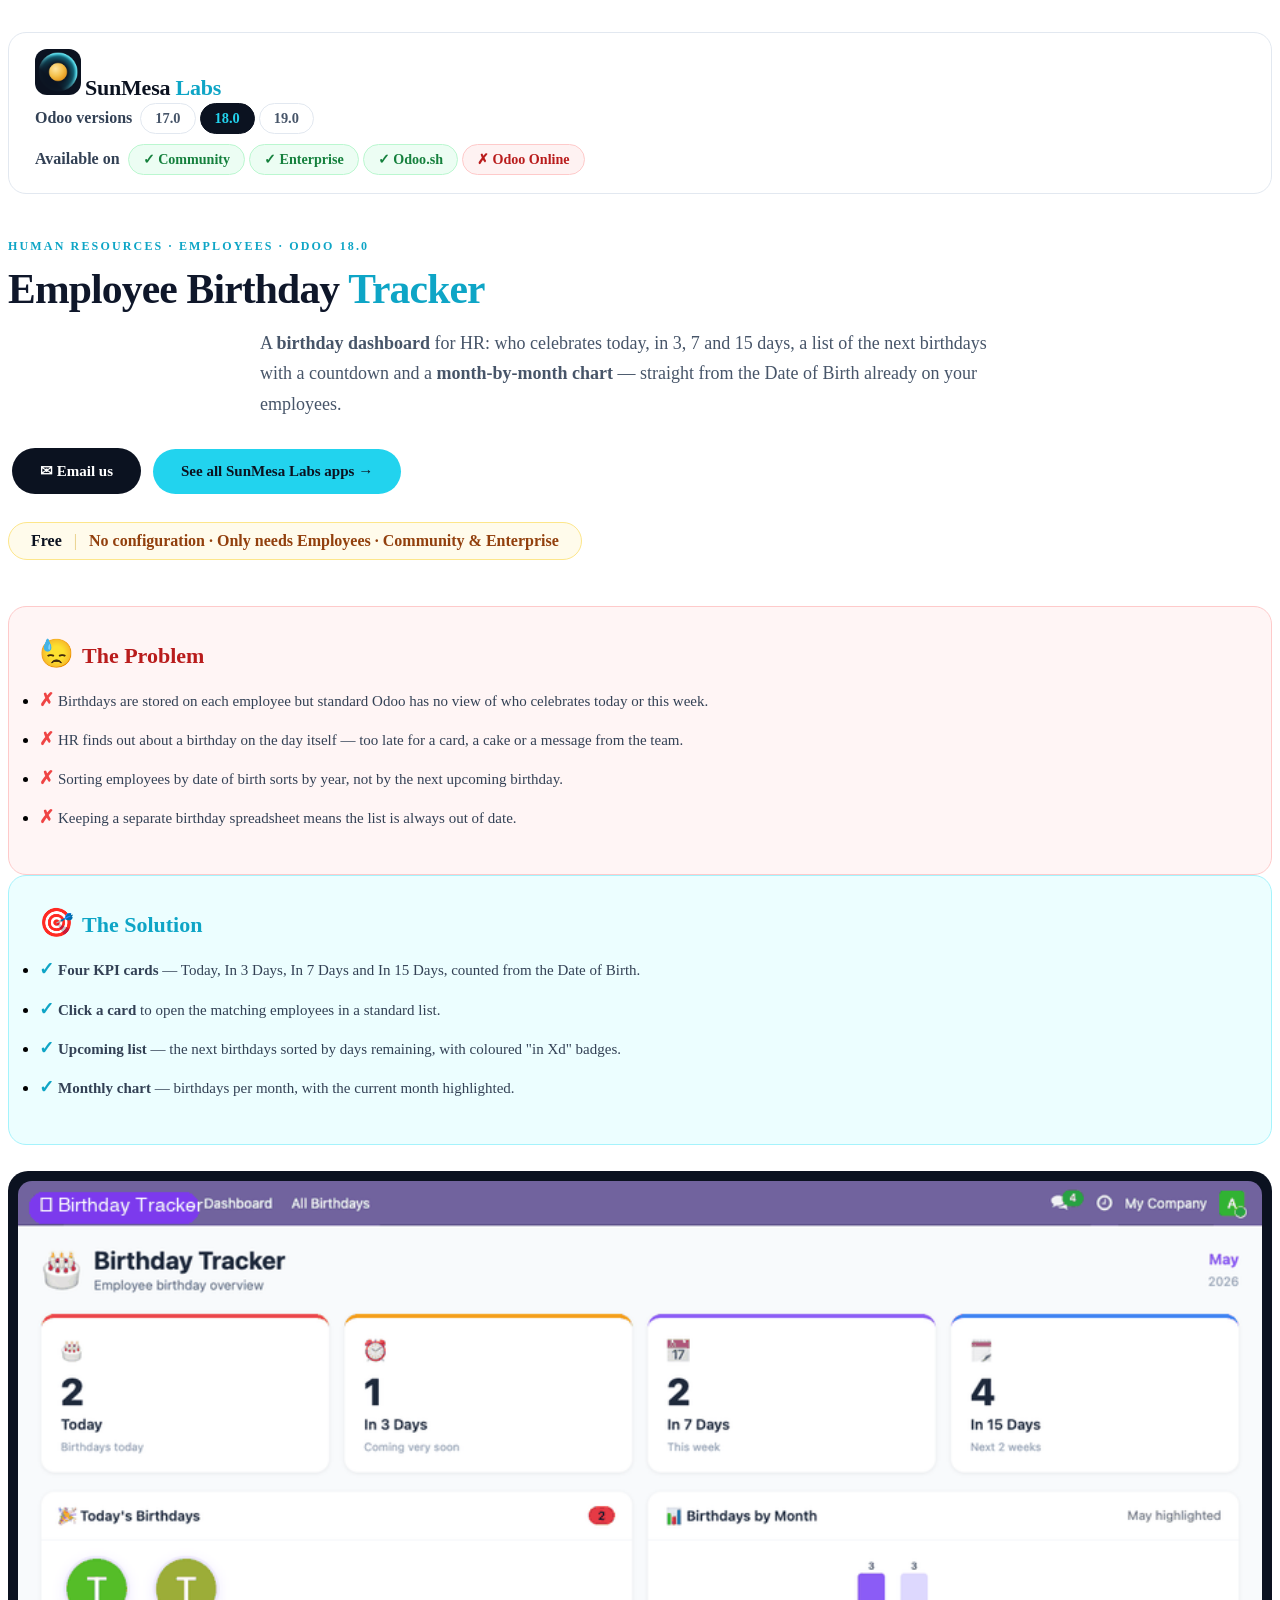
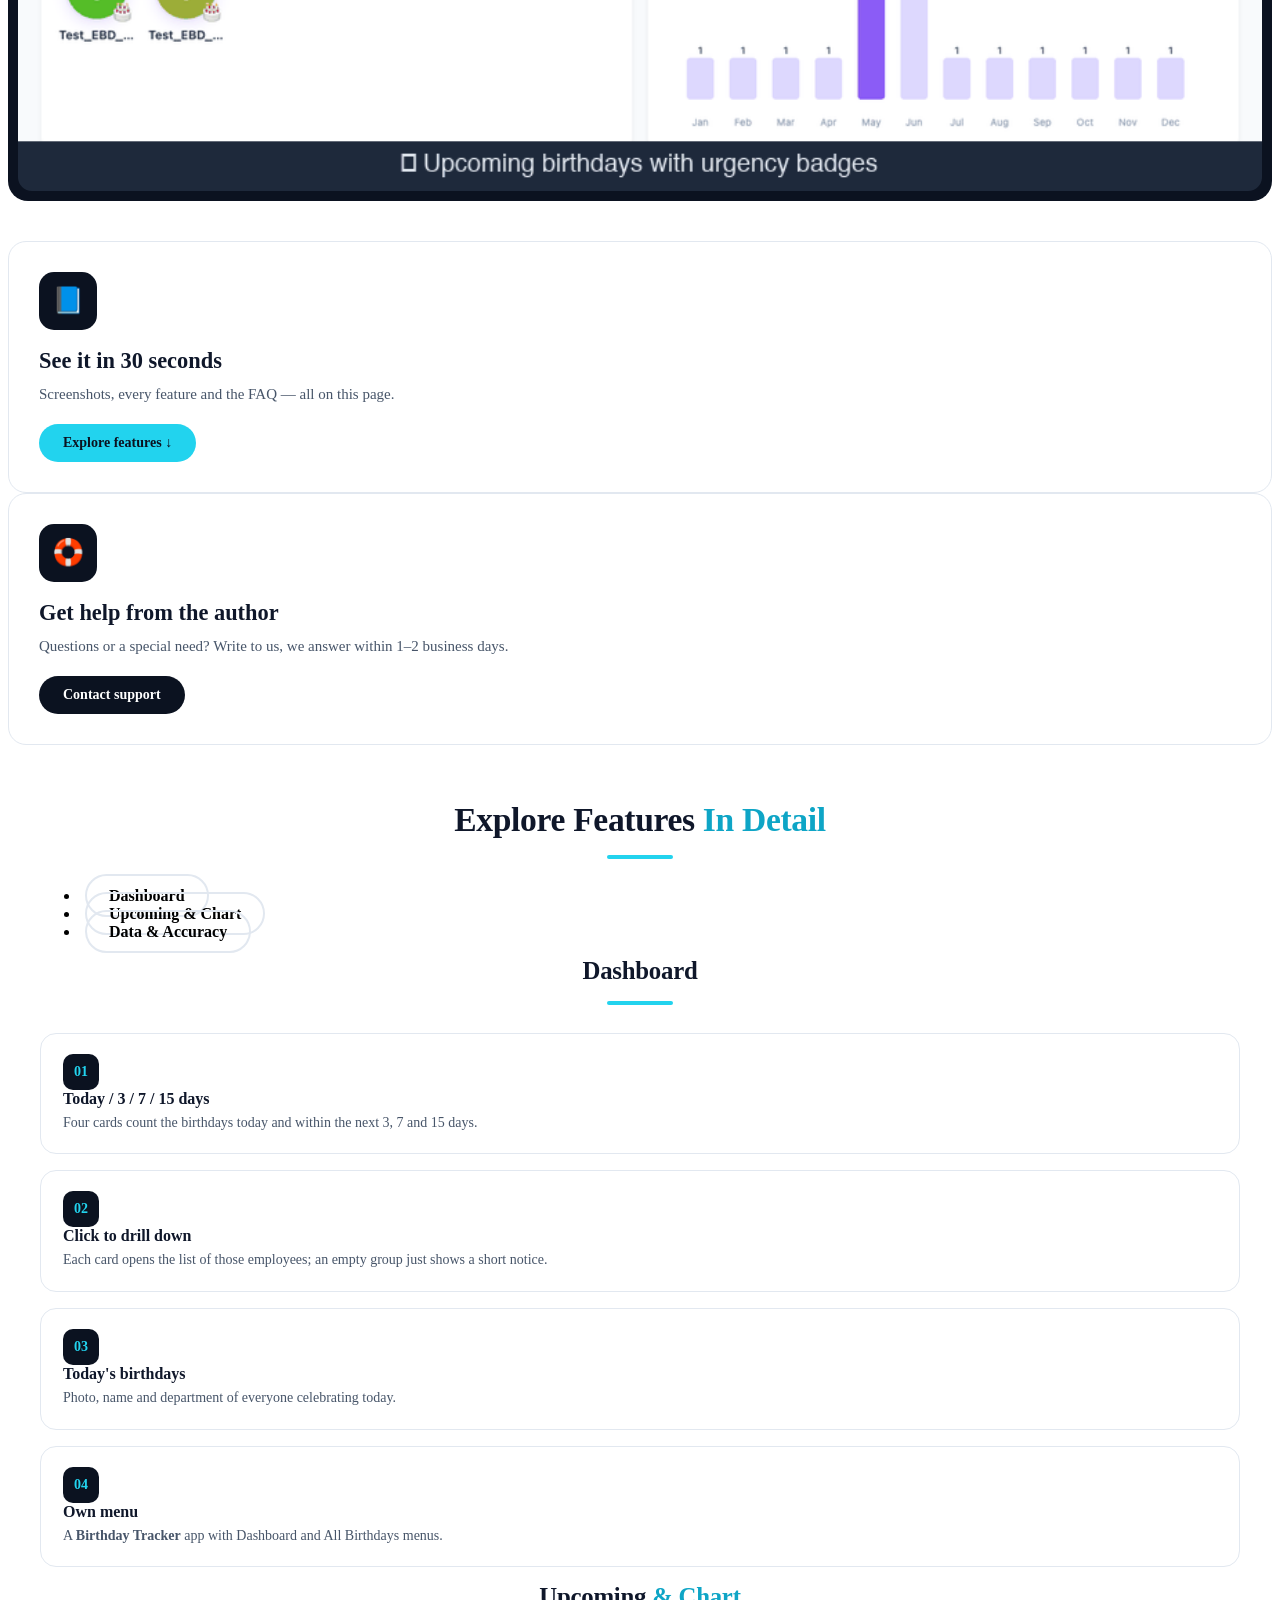
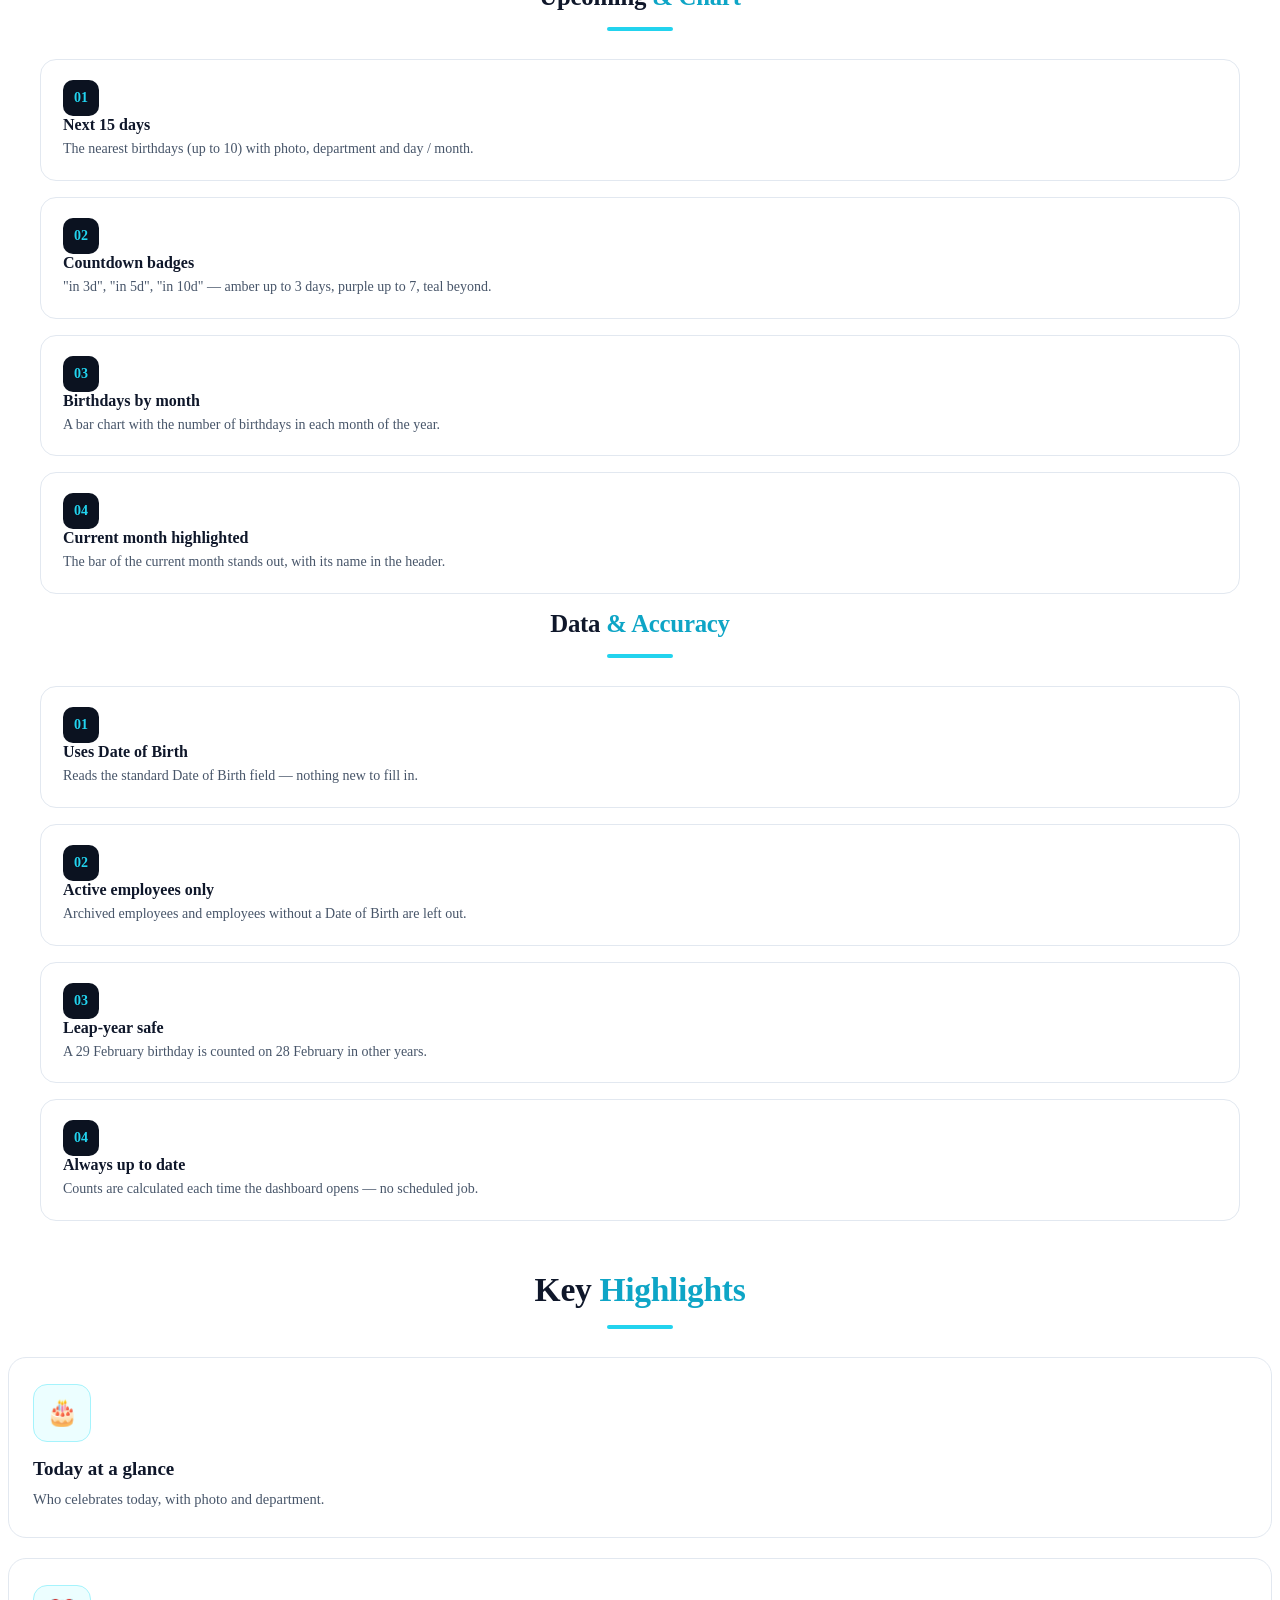
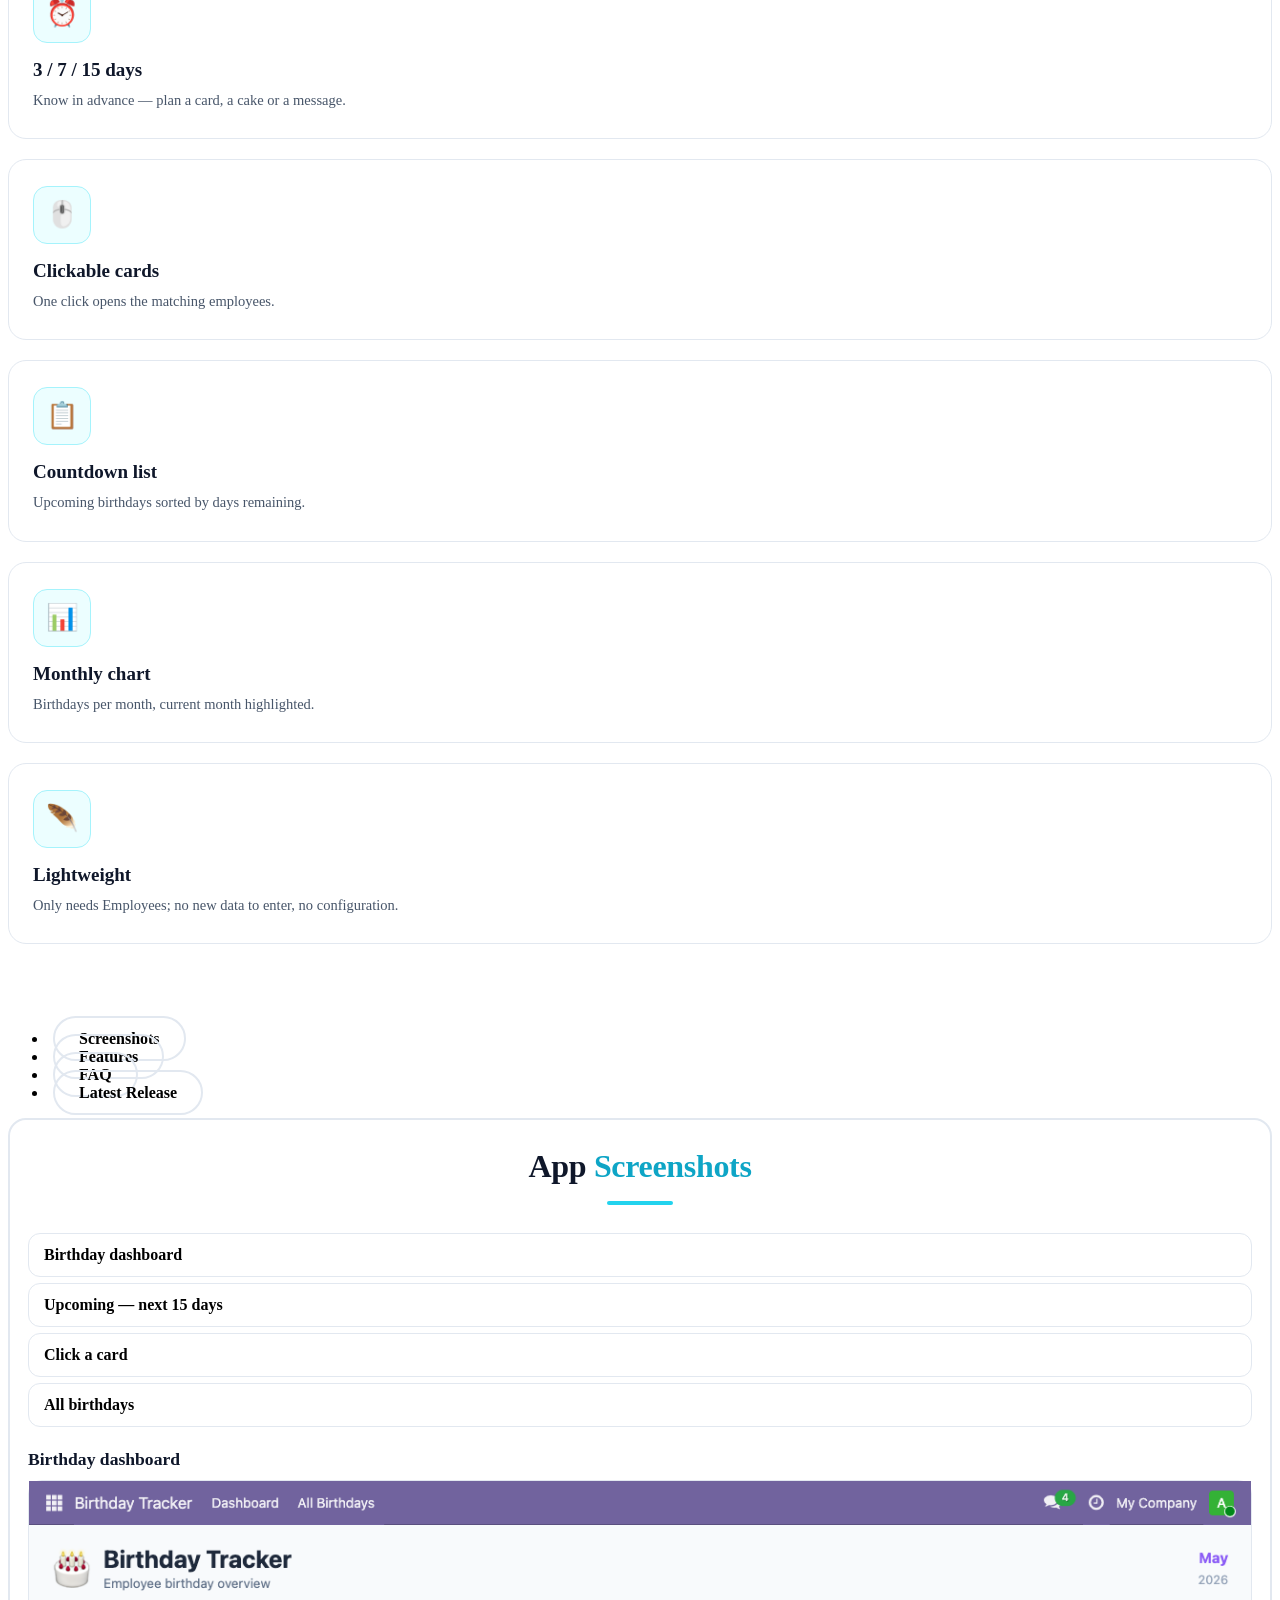
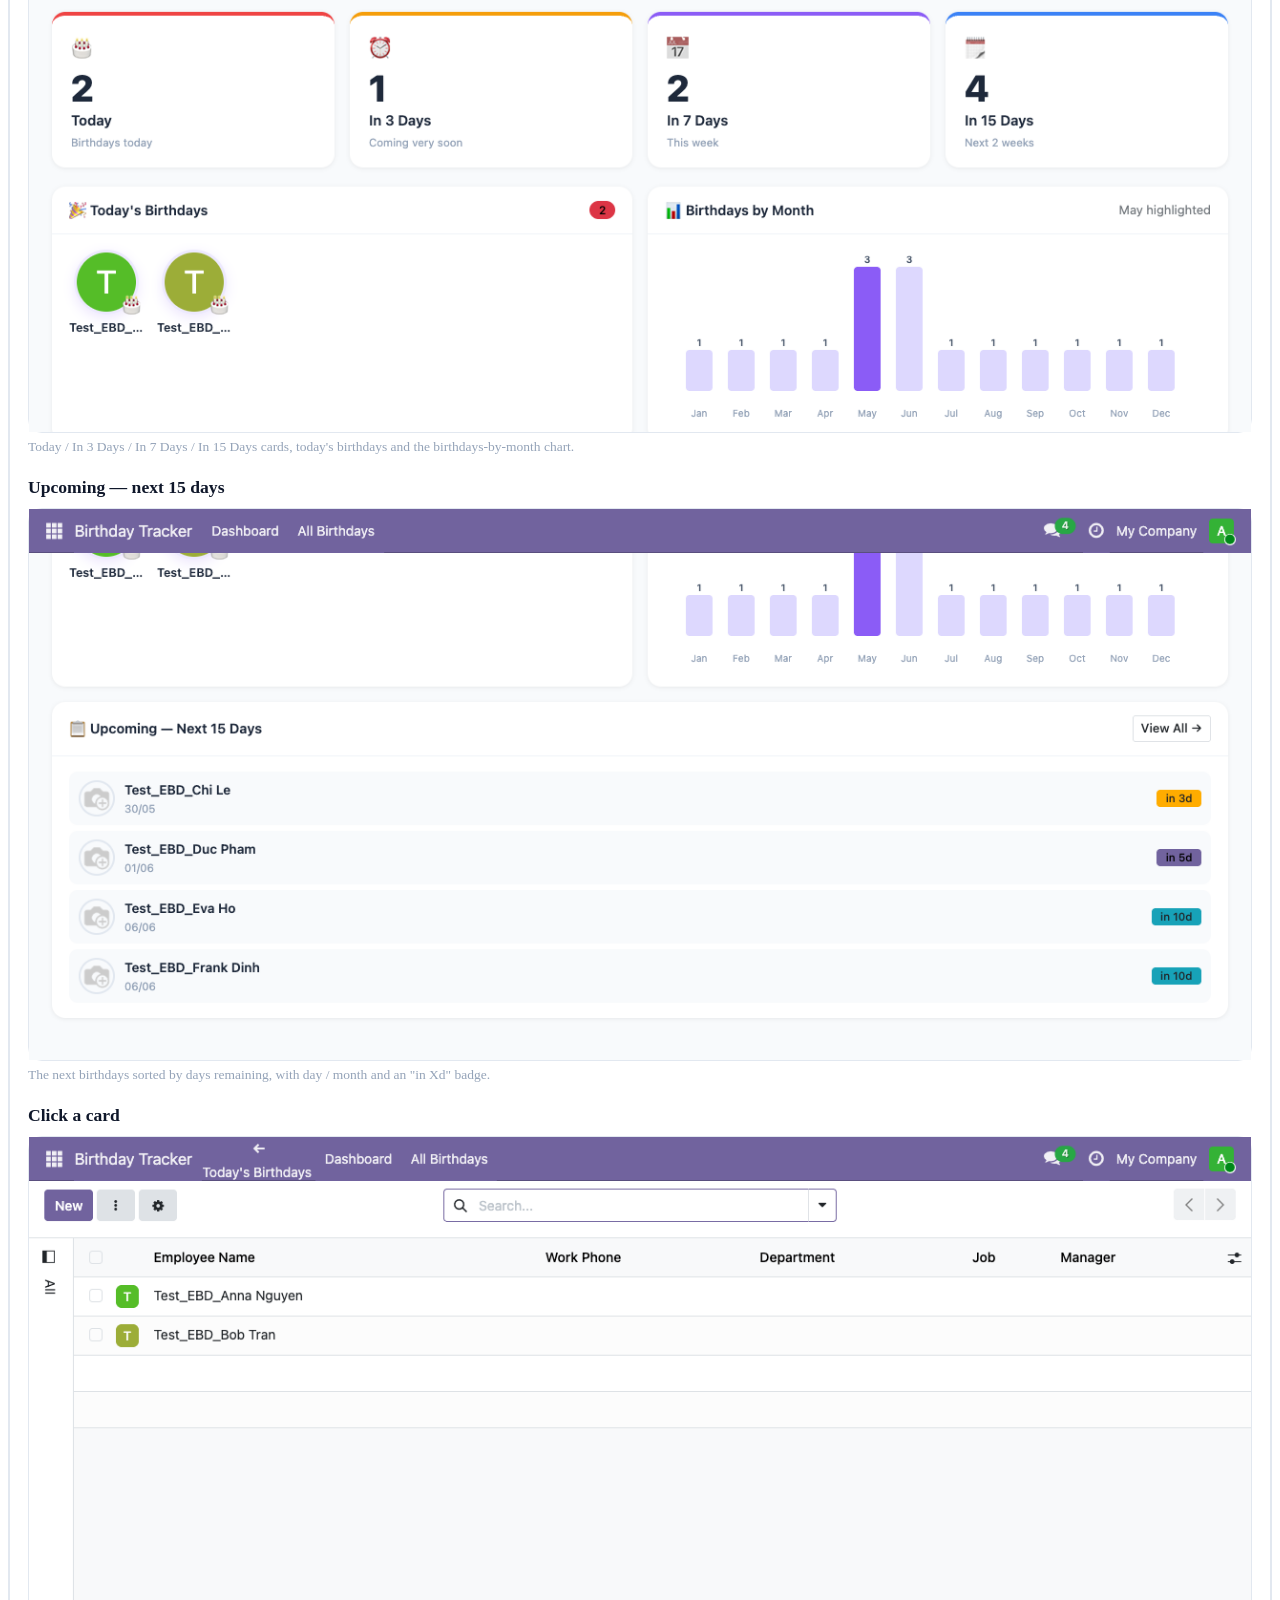
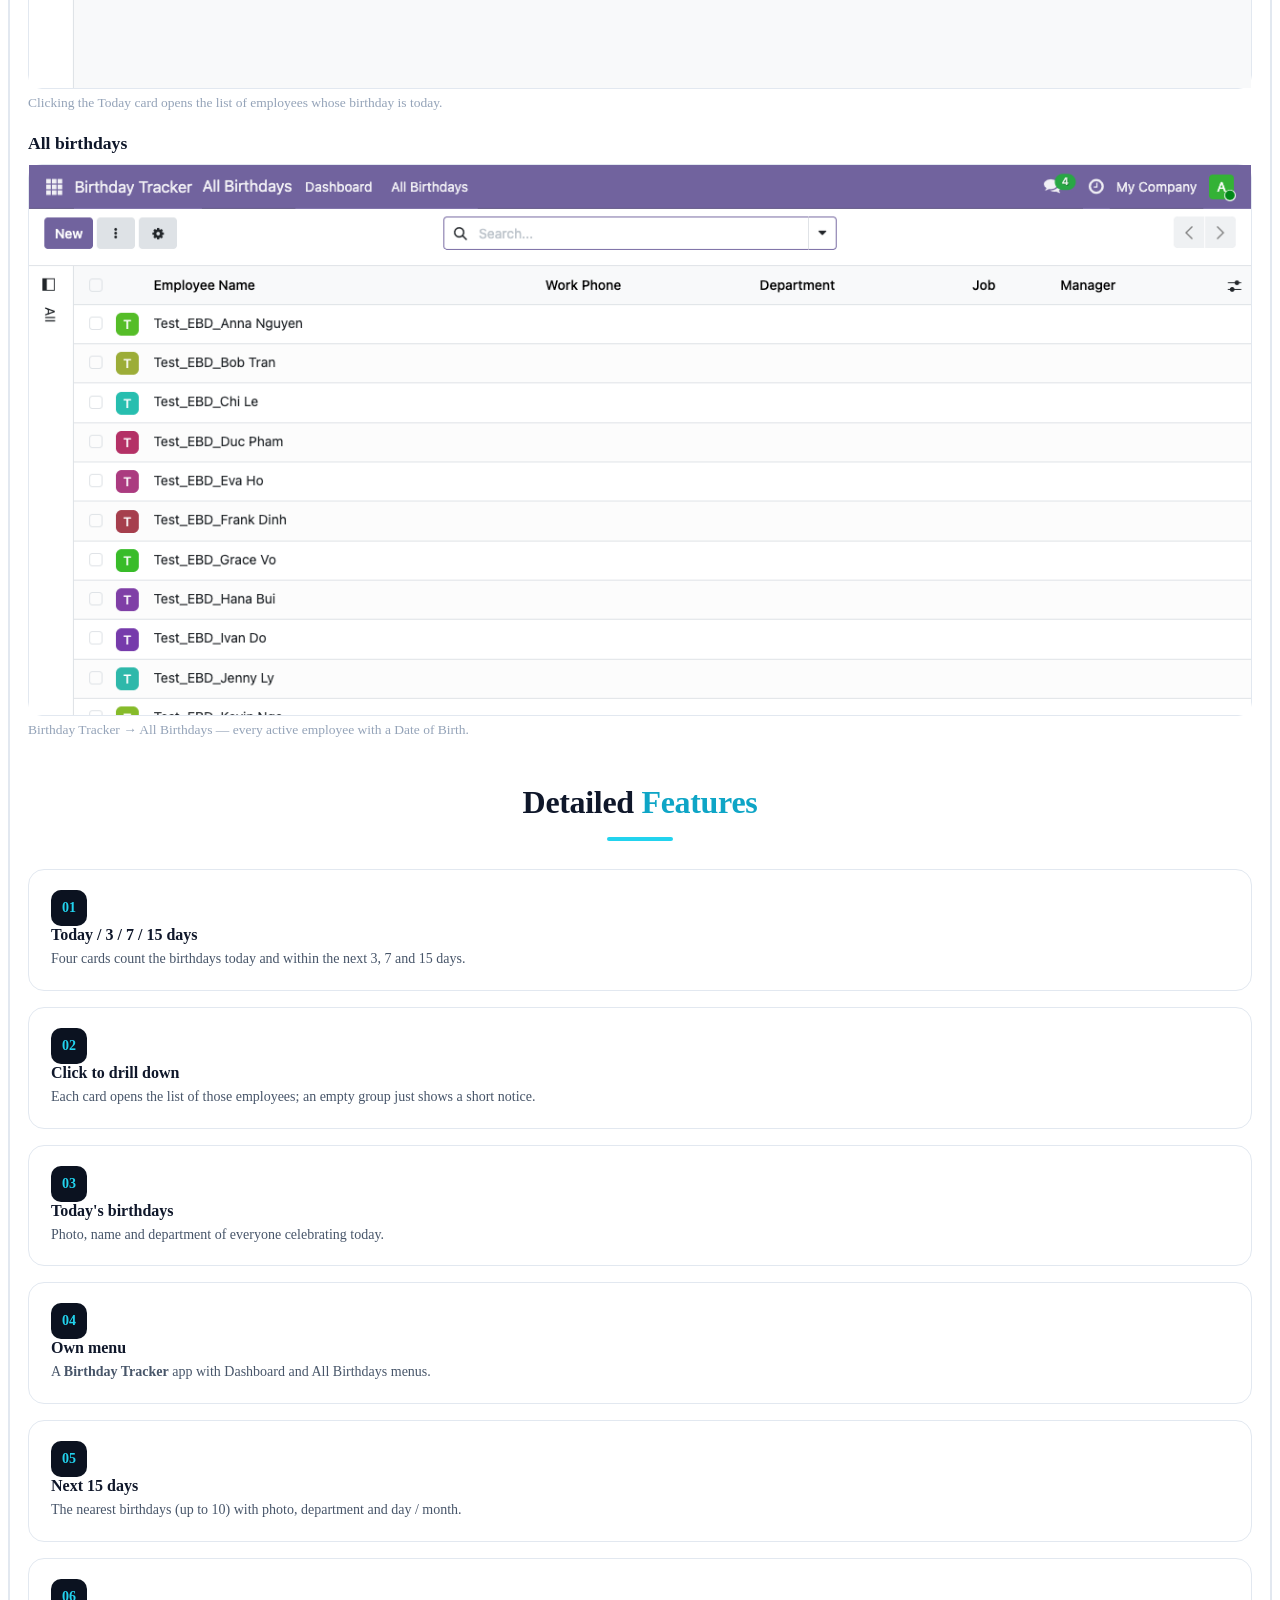
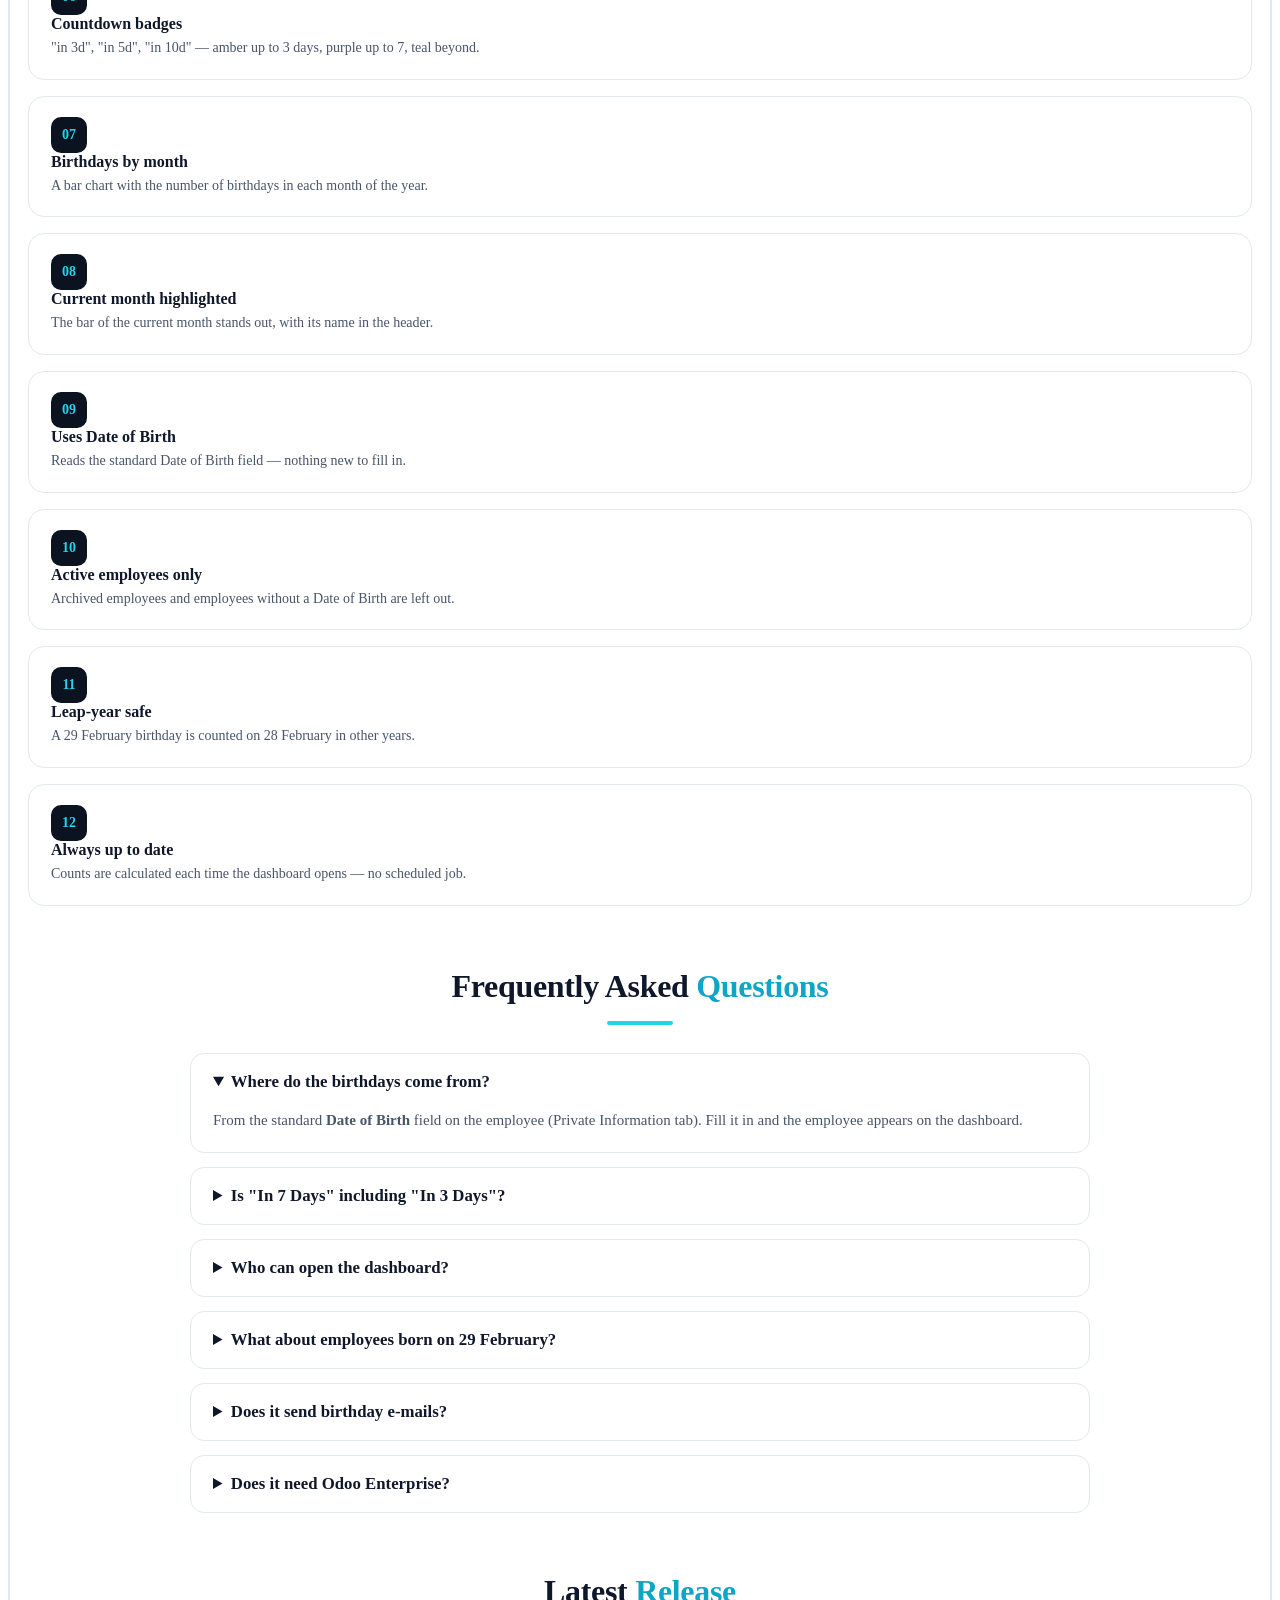
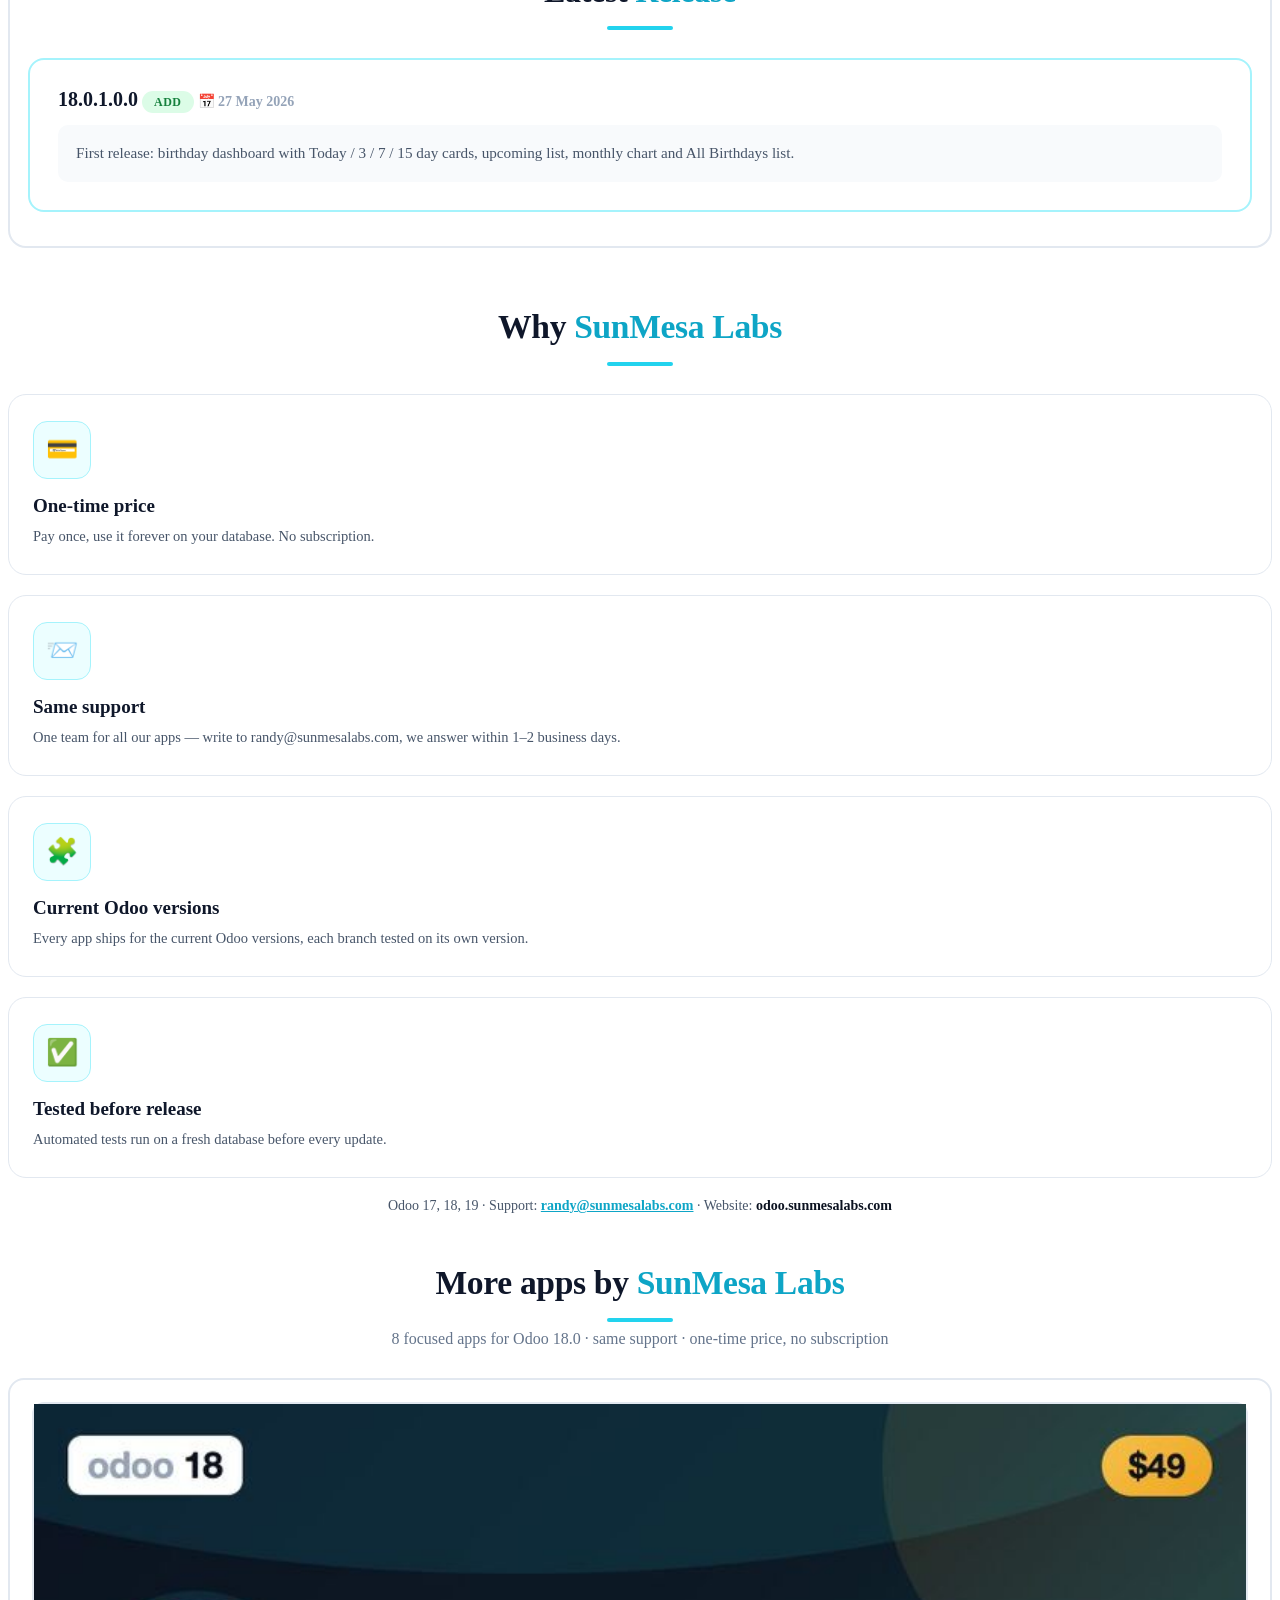
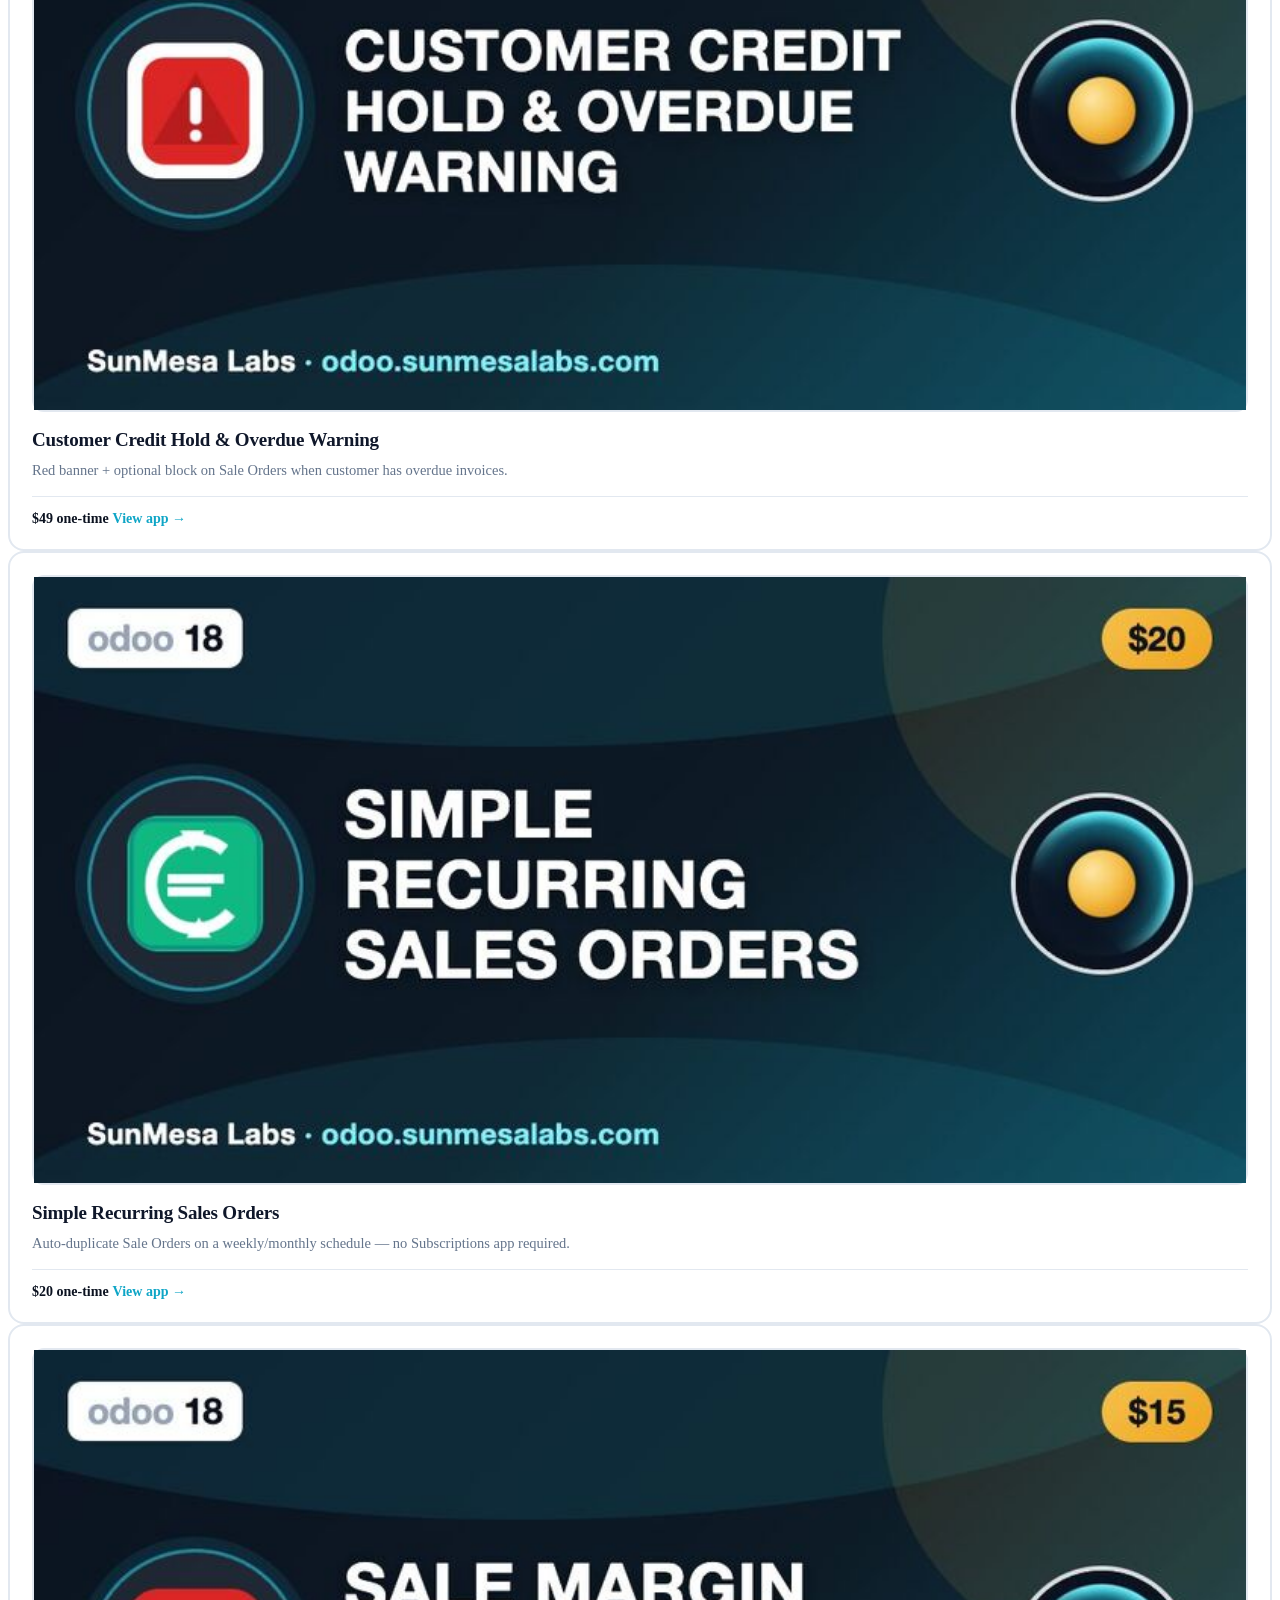
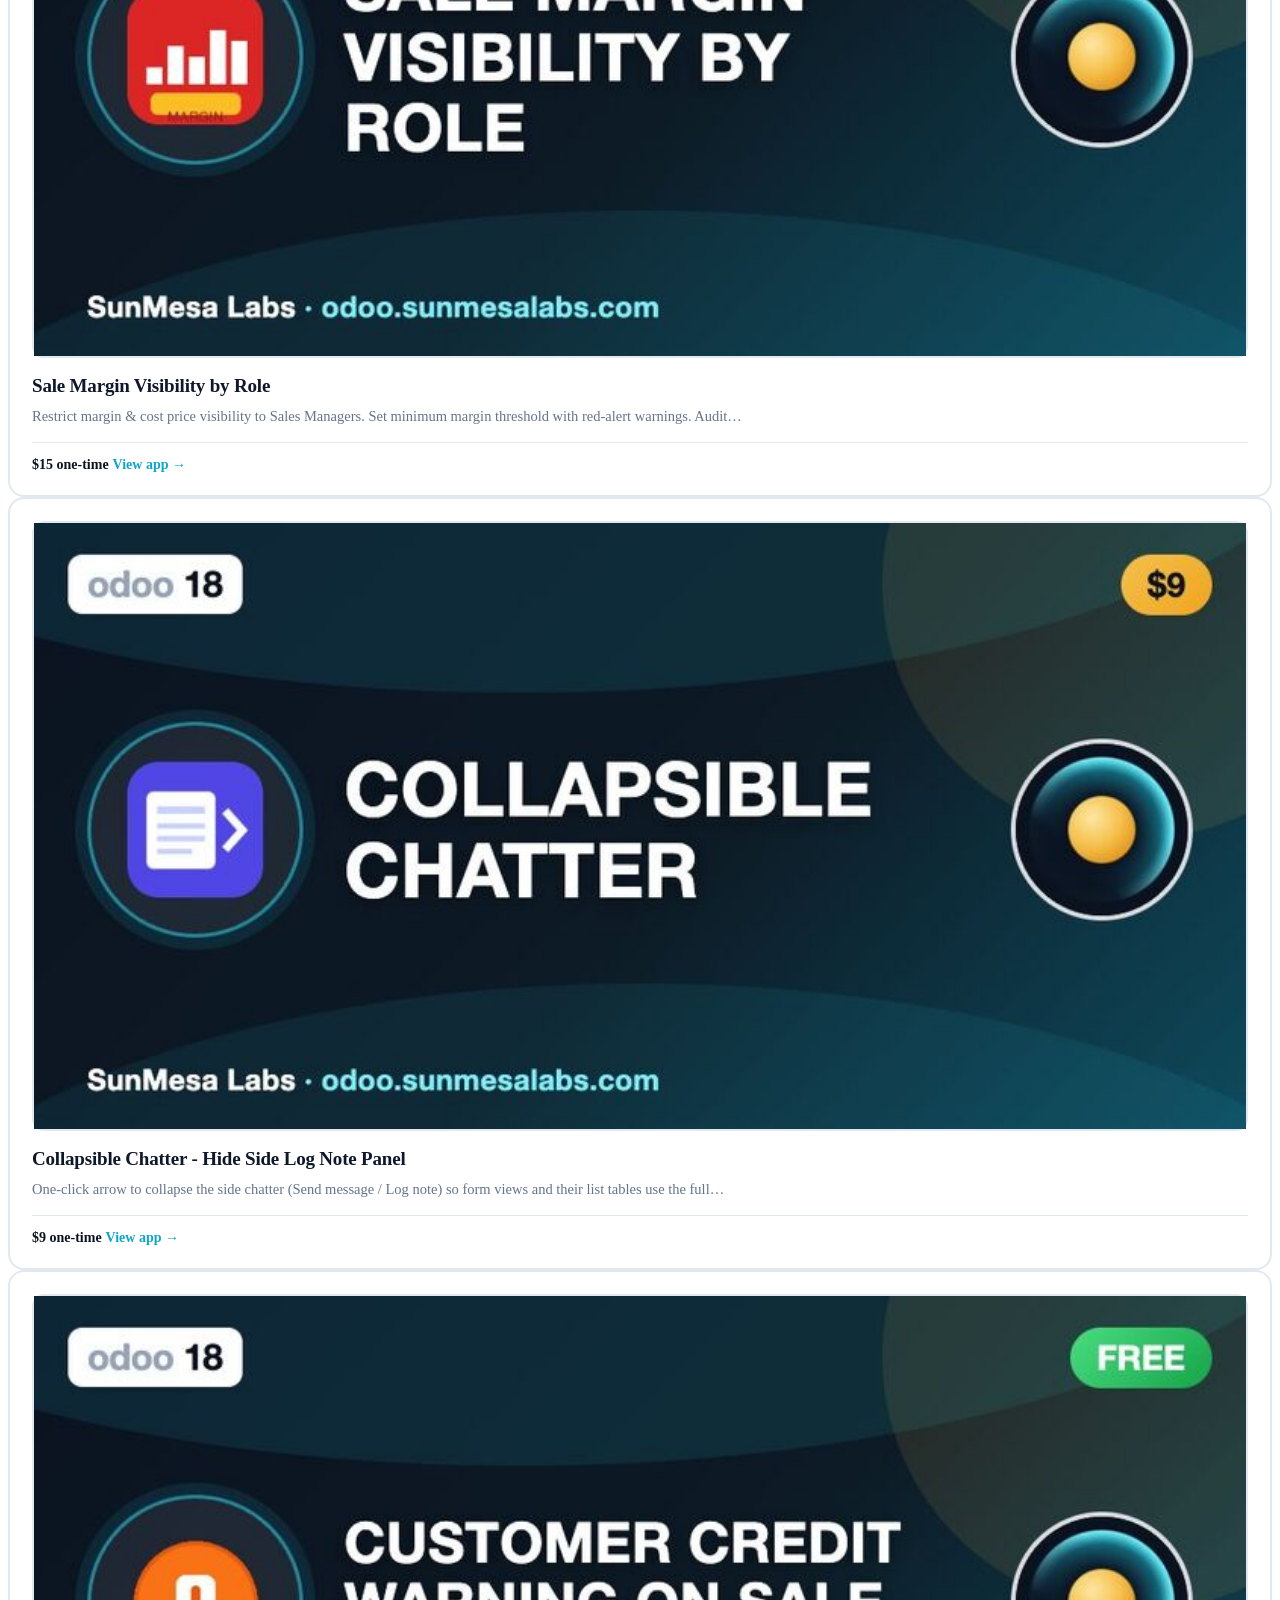
==== commit d5a12f40: "docs: new store page layout and animated thumbnail" ====
--- a/odoo_employee_birthday/static/description/index.html
+++ b/odoo_employee_birthday/static/description/index.html
@@ -3,7 +3,7 @@
 <head>
 <meta charset="UTF-8">
 <meta name="viewport" content="width=device-width, initial-scale=1.0">
-<title>Employee Birthday Tracker — Dashboard — Odoo 17</title>
+<title>Employee Birthday Tracker — Dashboard — Odoo 18</title>
 </head>
 <body>
 
@@ -21,7 +21,7 @@
       </div>
       <div class="col-lg-8 col-md-7">
         <div class="text-center text-md-end">
-          <div style="margin-bottom:6px"><span style="font-weight:700; color:#334155; margin-right:6px">Odoo versions</span><span style="display:inline-block; padding:6px 14px; border-radius:30px; font-weight:700; font-size:.9rem; margin:2px; background-color:#0b1220; color:#22d3ee; border:1px solid #0b1220">17.0</span><span style="display:inline-block; padding:6px 14px; border-radius:30px; font-weight:700; font-size:.9rem; margin:2px; background-color:#fff; color:#475569; border:1px solid #e2e8f0">18.0</span><span style="display:inline-block; padding:6px 14px; border-radius:30px; font-weight:700; font-size:.9rem; margin:2px; background-color:#fff; color:#475569; border:1px solid #e2e8f0">19.0</span></div>
+          <div style="margin-bottom:6px"><span style="font-weight:700; color:#334155; margin-right:6px">Odoo versions</span><span style="display:inline-block; padding:6px 14px; border-radius:30px; font-weight:700; font-size:.9rem; margin:2px; background-color:#fff; color:#475569; border:1px solid #e2e8f0">17.0</span><span style="display:inline-block; padding:6px 14px; border-radius:30px; font-weight:700; font-size:.9rem; margin:2px; background-color:#0b1220; color:#22d3ee; border:1px solid #0b1220">18.0</span><span style="display:inline-block; padding:6px 14px; border-radius:30px; font-weight:700; font-size:.9rem; margin:2px; background-color:#fff; color:#475569; border:1px solid #e2e8f0">19.0</span></div>
           <div><span style="font-weight:700; color:#334155; margin-right:6px">Available on</span><span style="display:inline-block; padding:6px 14px; border-radius:30px; font-weight:600; font-size:.88rem; margin:2px; background-color:#ecfdf3; border:1px solid #bbf7d0; color:#15803d">✓ Community</span><span style="display:inline-block; padding:6px 14px; border-radius:30px; font-weight:600; font-size:.88rem; margin:2px; background-color:#ecfdf3; border:1px solid #bbf7d0; color:#15803d">✓ Enterprise</span><span style="display:inline-block; padding:6px 14px; border-radius:30px; font-weight:600; font-size:.88rem; margin:2px; background-color:#ecfdf3; border:1px solid #bbf7d0; color:#15803d">✓ Odoo.sh</span><span style="display:inline-block; padding:6px 14px; border-radius:30px; font-weight:600; font-size:.88rem; margin:2px; background-color:#fef2f2; border:1px solid #fecaca; color:#b91c1c">✗ Odoo Online</span></div>
         </div>
       </div>
@@ -33,7 +33,7 @@
      HERO
      ============================================================ -->
 <div class="container text-center" style="padding-top:34px; padding-bottom:6px">
-  <div><span style="display:inline-block; font-size:12px; letter-spacing:.18em; text-transform:uppercase; color:#0ea5c6; font-weight:800; margin-bottom:12px">Human Resources · Employees · Odoo 17.0</span></div>
+  <div><span style="display:inline-block; font-size:12px; letter-spacing:.18em; text-transform:uppercase; color:#0ea5c6; font-weight:800; margin-bottom:12px">Human Resources · Employees · Odoo 18.0</span></div>
   <h3 style="font-size:2.6rem; font-weight:800; color:#0f172a; letter-spacing:-.02em; margin:0 0 14px; line-height:1.15">Employee Birthday <span style="color:#0ea5c6">Tracker</span></h3>
   <p style="color:#475569; font-size:18px; max-width:760px; margin:0 auto 24px; line-height:1.7">
     A <b>birthday dashboard</b> for HR: who celebrates today, in 3, 7 and 15 days, a list of the next birthdays
@@ -564,7 +564,7 @@
             <div class="col-md-6" style="margin-bottom:16px">
               <div style="height:100%; padding:28px; border:2px solid #a5f3fc; border-radius:16px; background-color:#fff">
                 <div class="d-flex align-items-center flex-wrap gap-3" style="margin-bottom:14px">
-                  <span style="font-size:1.25rem; font-weight:800; color:#0f172a">17.0.1.0.0</span>
+                  <span style="font-size:1.25rem; font-weight:800; color:#0f172a">18.0.1.0.0</span>
                   <span style="padding:4px 12px; border-radius:20px; font-size:.75rem; font-weight:800; text-transform:uppercase; letter-spacing:.5px; background-color:#dcfce7; color:#15803d">Add</span>
                   <span style="color:#94a3b8; font-size:.875rem; font-weight:600">📅 27 May 2026</span>
                 </div>
@@ -626,11 +626,26 @@
   <div style="text-align:center; margin-bottom:30px">
     <h2 style="font-size:2.1rem; font-weight:800; color:#0f172a; margin:0; letter-spacing:-.01em">More apps by <span style="color:#0ea5c6">SunMesa Labs</span></h2>
     <div style="width:66px; height:4px; background-color:#22d3ee; border-radius:3px; margin:16px auto 8px"></div>
-    <p style="color:#64748b; font-size:16px; margin:6px auto 0">6 focused apps for Odoo 17.0 · same support · one-time price, no subscription</p>
+    <p style="color:#64748b; font-size:16px; margin:6px auto 0">8 focused apps for Odoo 18.0 · same support · one-time price, no subscription</p>
   </div>
   <div class="row">
         <div class="col-lg-4 col-md-6 mb-4">
-          <a href="https://apps.odoo.com/apps/modules/17.0/sale_recurring_simple" class="d-block h-100" style="text-decoration:none">
+          <a href="https://apps.odoo.com/apps/modules/18.0/sale_customer_credit_hold" class="d-block h-100" style="text-decoration:none">
+            <div class="h-100 d-flex flex-column shadow-sm" style="background-color:#fff; border:2px solid #e2e8f0; border-radius:16px; padding:22px">
+              <div class="overflow-hidden" style="border:2px solid #e2e8f0; border-radius:12px; margin-bottom:16px">
+                <img src="more-apps/sale_customer_credit_hold.jpg" alt="Customer Credit Hold &amp; Overdue Warning" style="width:100%; height:auto; display:block">
+              </div>
+              <h3 style="font-size:19px; font-weight:800; color:#0f172a; line-height:1.3; margin:0 0 6px; letter-spacing:-.01em">Customer Credit Hold &amp; Overdue Warning</h3>
+              <div class="flex-grow-1" style="font-size:14.5px; color:#64748b; line-height:1.6; margin-bottom:14px">Red banner + optional block on Sale Orders when customer has overdue invoices.</div>
+              <div class="d-flex justify-content-between align-items-center" style="border-top:1px solid #e2e8f0; padding-top:12px">
+                <span style="font-size:14px; font-weight:800; color:#0b1220">$49 one-time<span style="color:#94a3b8; font-weight:600"></span></span>
+                <span style="font-size:14px; font-weight:800; color:#0ea5c6">View app →</span>
+              </div>
+            </div>
+          </a>
+        </div>
+        <div class="col-lg-4 col-md-6 mb-4">
+          <a href="https://apps.odoo.com/apps/modules/18.0/sale_recurring_simple" class="d-block h-100" style="text-decoration:none">
             <div class="h-100 d-flex flex-column shadow-sm" style="background-color:#fff; border:2px solid #e2e8f0; border-radius:16px; padding:22px">
               <div class="overflow-hidden" style="border:2px solid #e2e8f0; border-radius:12px; margin-bottom:16px">
                 <img src="more-apps/sale_recurring_simple.jpg" alt="Simple Recurring Sales Orders" style="width:100%; height:auto; display:block">
@@ -645,7 +660,7 @@
           </a>
         </div>
         <div class="col-lg-4 col-md-6 mb-4">
-          <a href="https://apps.odoo.com/apps/modules/17.0/sale_margin_role_control" class="d-block h-100" style="text-decoration:none">
+          <a href="https://apps.odoo.com/apps/modules/18.0/sale_margin_role_control" class="d-block h-100" style="text-decoration:none">
             <div class="h-100 d-flex flex-column shadow-sm" style="background-color:#fff; border:2px solid #e2e8f0; border-radius:16px; padding:22px">
               <div class="overflow-hidden" style="border:2px solid #e2e8f0; border-radius:12px; margin-bottom:16px">
                 <img src="more-apps/sale_margin_role_control.jpg" alt="Sale Margin Visibility by Role" style="width:100%; height:auto; display:block">
@@ -660,7 +675,7 @@
           </a>
         </div>
         <div class="col-lg-4 col-md-6 mb-4">
-          <a href="https://apps.odoo.com/apps/modules/17.0/mail_chatter_collapse" class="d-block h-100" style="text-decoration:none">
+          <a href="https://apps.odoo.com/apps/modules/18.0/mail_chatter_collapse" class="d-block h-100" style="text-decoration:none">
             <div class="h-100 d-flex flex-column shadow-sm" style="background-color:#fff; border:2px solid #e2e8f0; border-radius:16px; padding:22px">
               <div class="overflow-hidden" style="border:2px solid #e2e8f0; border-radius:12px; margin-bottom:16px">
                 <img src="more-apps/mail_chatter_collapse.jpg" alt="Collapsible Chatter - Hide Side Log Note Panel" style="width:100%; height:auto; display:block">
@@ -675,7 +690,7 @@
           </a>
         </div>
         <div class="col-lg-4 col-md-6 mb-4">
-          <a href="https://apps.odoo.com/apps/modules/17.0/partner_credit_warning" class="d-block h-100" style="text-decoration:none">
+          <a href="https://apps.odoo.com/apps/modules/18.0/partner_credit_warning" class="d-block h-100" style="text-decoration:none">
             <div class="h-100 d-flex flex-column shadow-sm" style="background-color:#fff; border:2px solid #e2e8f0; border-radius:16px; padding:22px">
               <div class="overflow-hidden" style="border:2px solid #e2e8f0; border-radius:12px; margin-bottom:16px">
                 <img src="more-apps/partner_credit_warning.jpg" alt="Customer Credit Warning on Sale Order" style="width:100%; height:auto; display:block">
@@ -690,7 +705,7 @@
           </a>
         </div>
         <div class="col-lg-4 col-md-6 mb-4">
-          <a href="https://apps.odoo.com/apps/modules/17.0/mrp_material_check" class="d-block h-100" style="text-decoration:none">
+          <a href="https://apps.odoo.com/apps/modules/18.0/mrp_material_check" class="d-block h-100" style="text-decoration:none">
             <div class="h-100 d-flex flex-column shadow-sm" style="background-color:#fff; border:2px solid #e2e8f0; border-radius:16px; padding:22px">
               <div class="overflow-hidden" style="border:2px solid #e2e8f0; border-radius:12px; margin-bottom:16px">
                 <img src="more-apps/mrp_material_check.jpg" alt="MRP Material Check" style="width:100%; height:auto; display:block">
@@ -705,7 +720,7 @@
           </a>
         </div>
         <div class="col-lg-4 col-md-6 mb-4">
-          <a href="https://apps.odoo.com/apps/modules/17.0/product_completeness_tracker" class="d-block h-100" style="text-decoration:none">
+          <a href="https://apps.odoo.com/apps/modules/18.0/product_completeness_tracker" class="d-block h-100" style="text-decoration:none">
             <div class="h-100 d-flex flex-column shadow-sm" style="background-color:#fff; border:2px solid #e2e8f0; border-radius:16px; padding:22px">
               <div class="overflow-hidden" style="border:2px solid #e2e8f0; border-radius:12px; margin-bottom:16px">
                 <img src="more-apps/product_completeness_tracker.jpg" alt="Product Completeness Tracker" style="width:100%; height:auto; display:block">
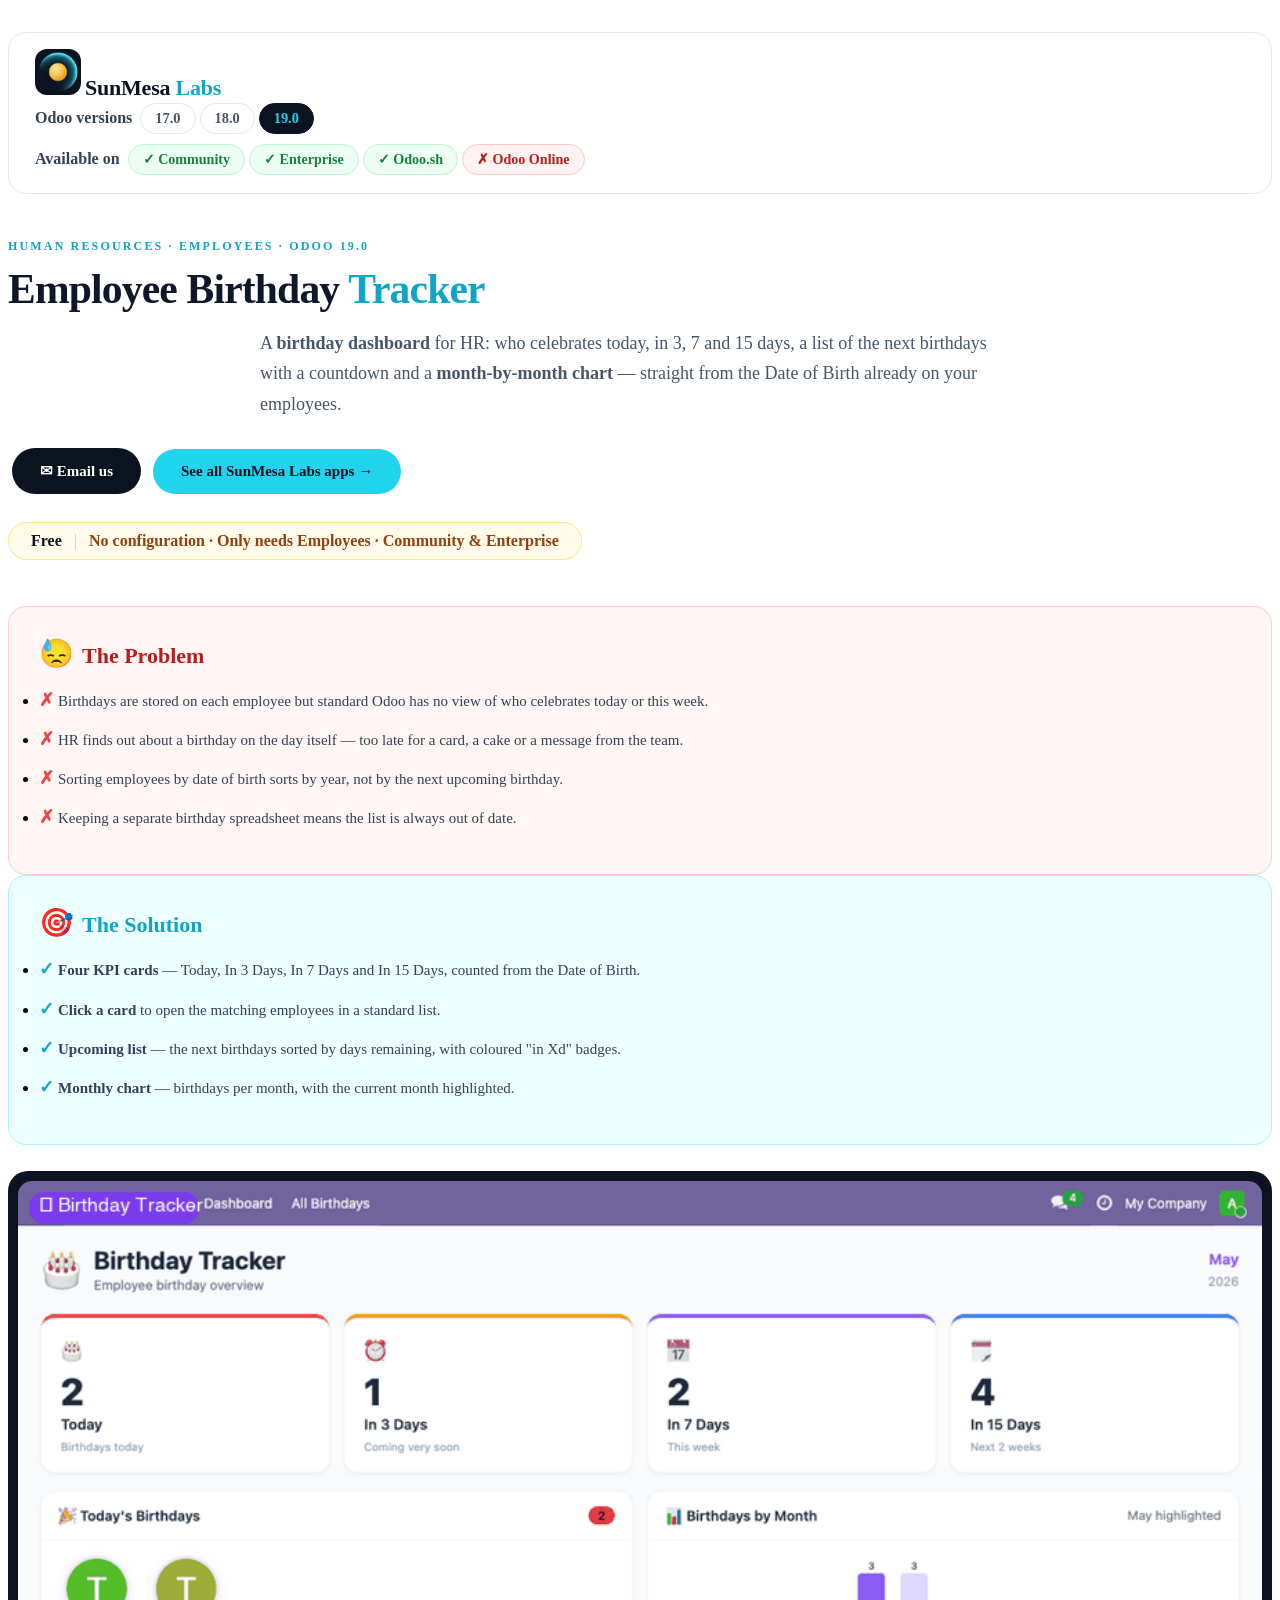
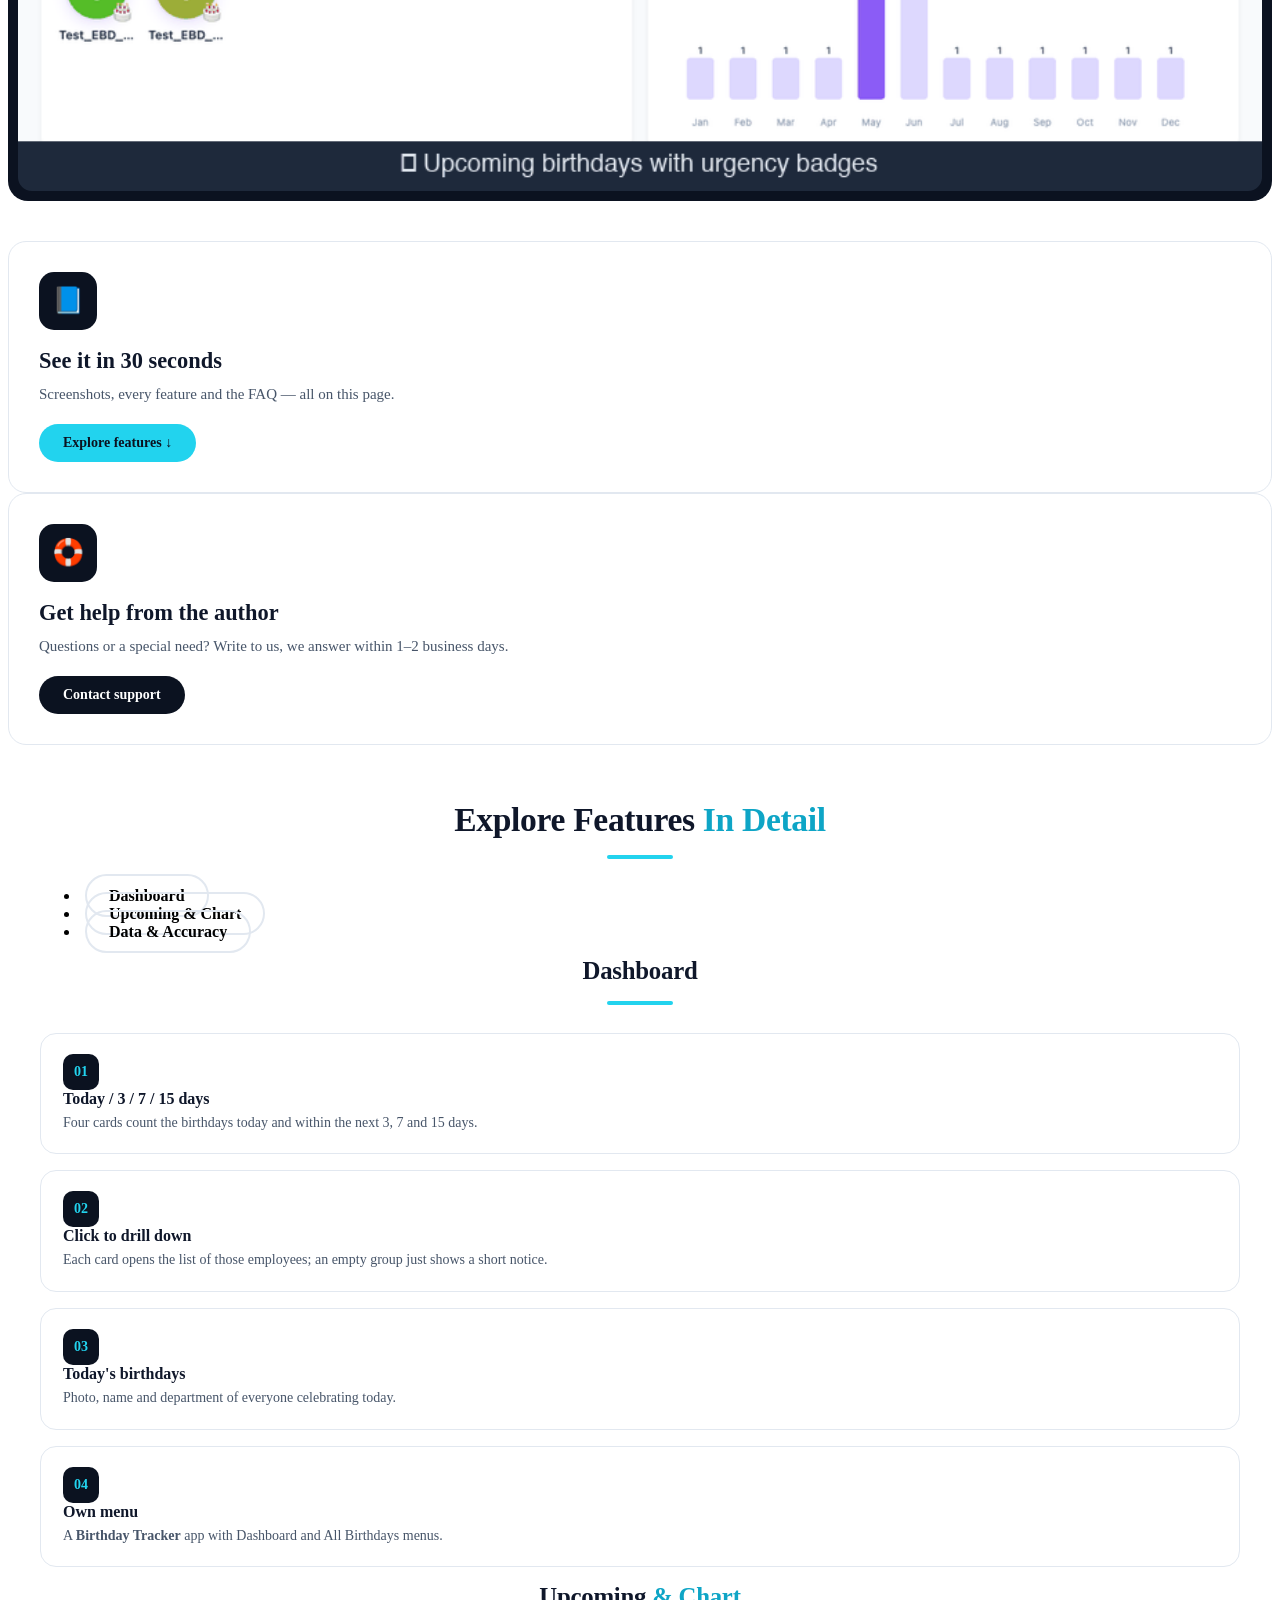
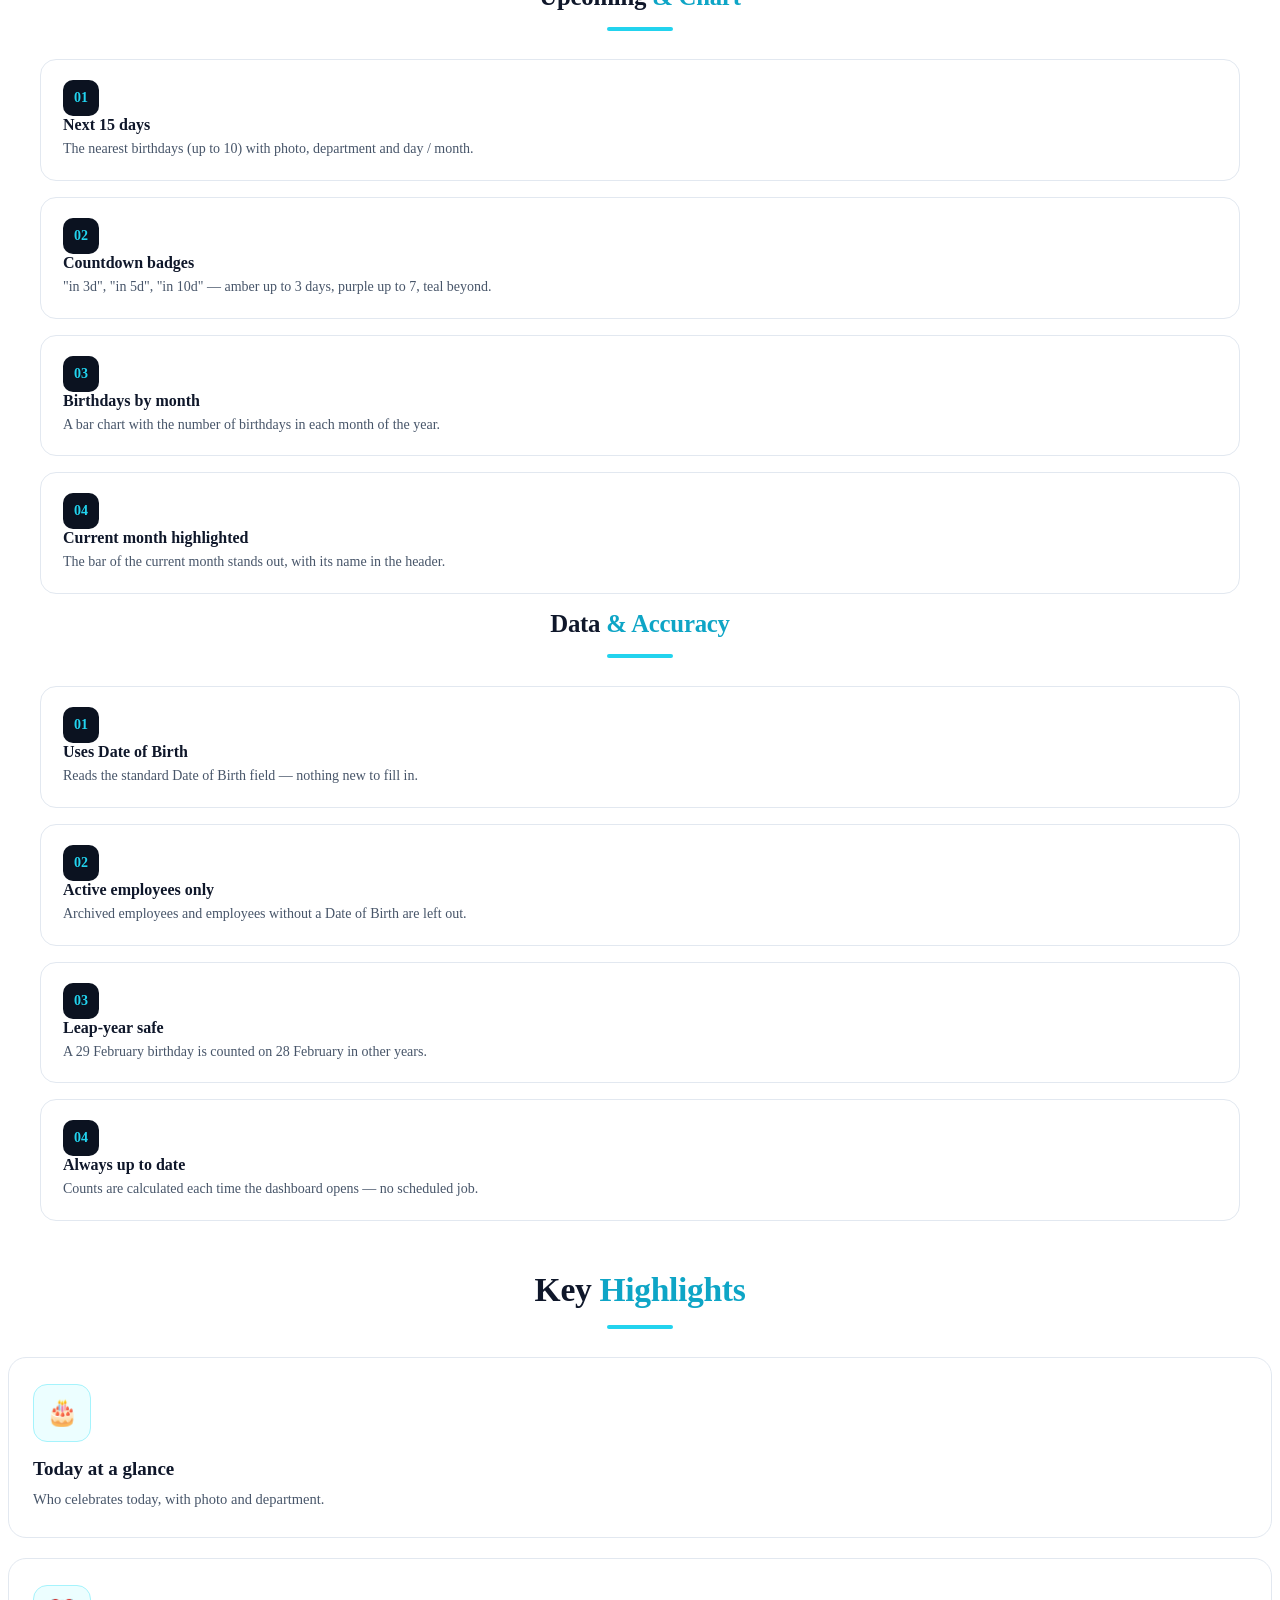
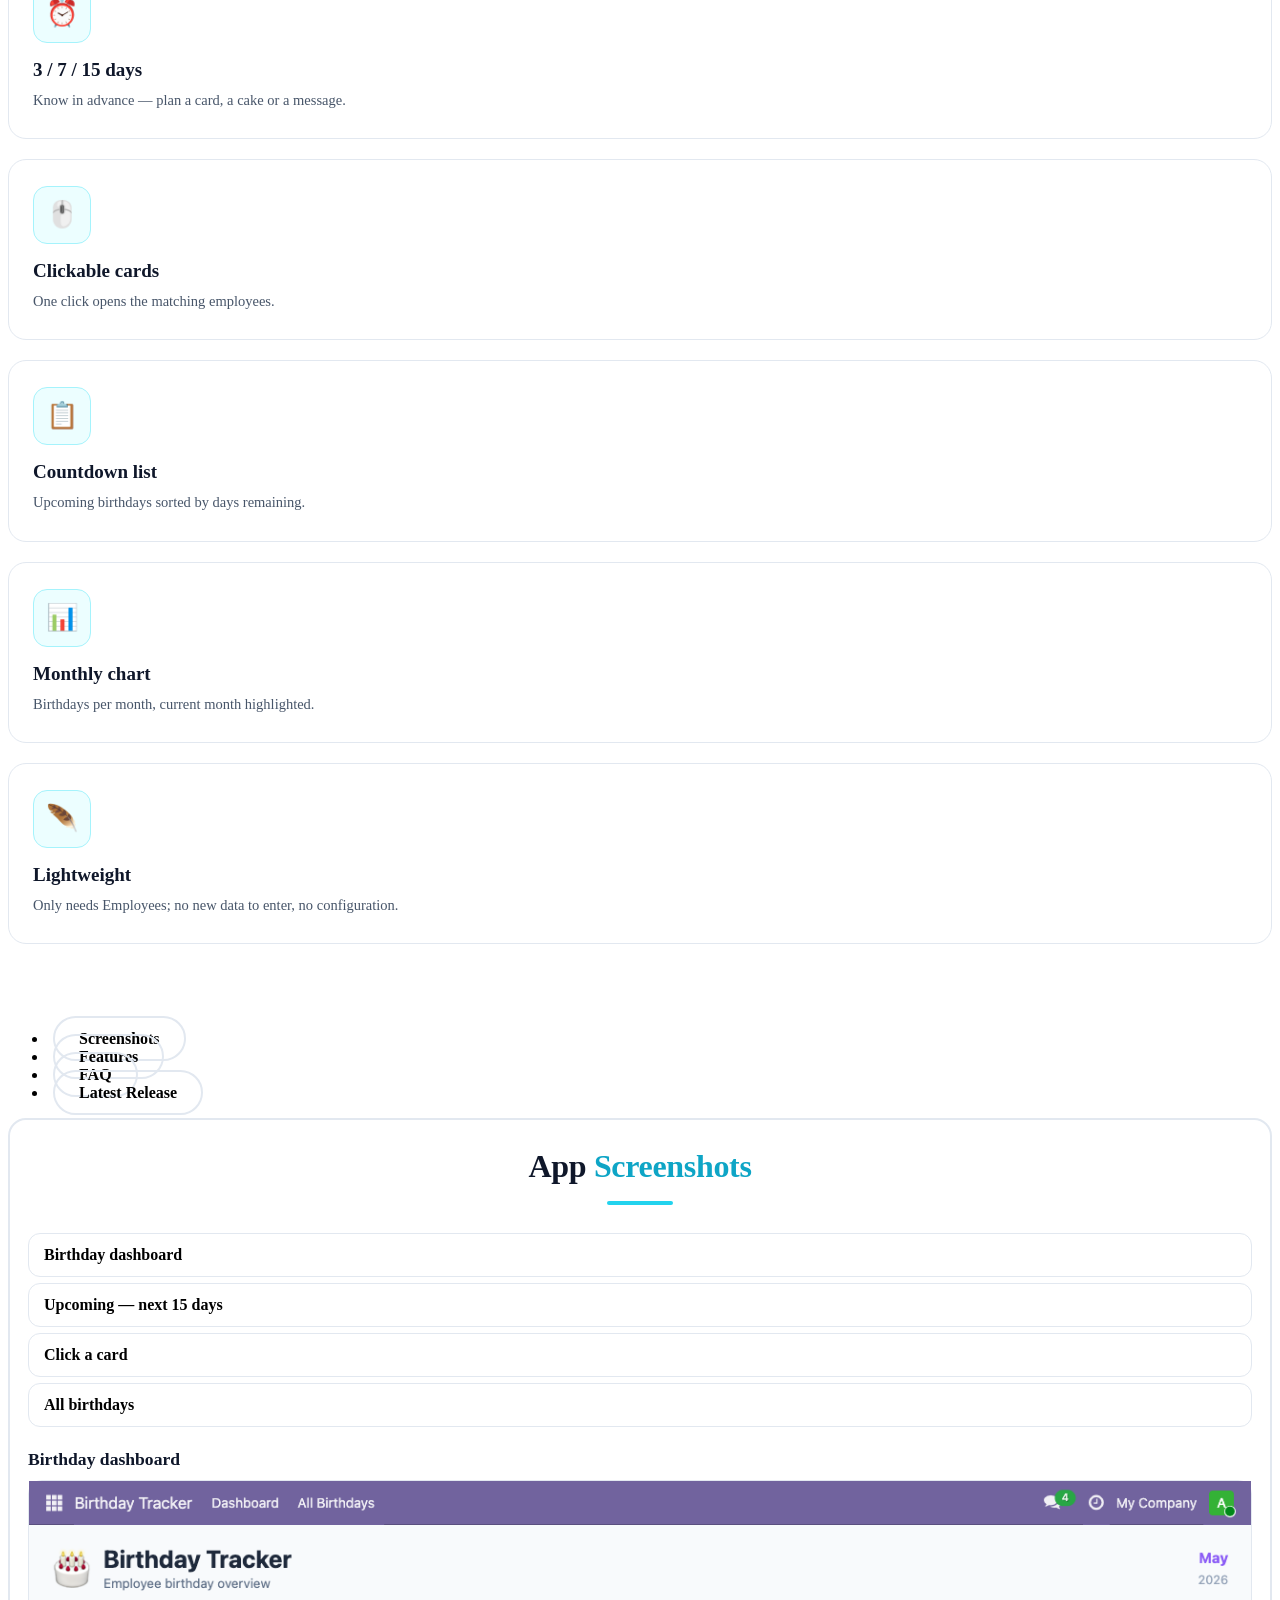
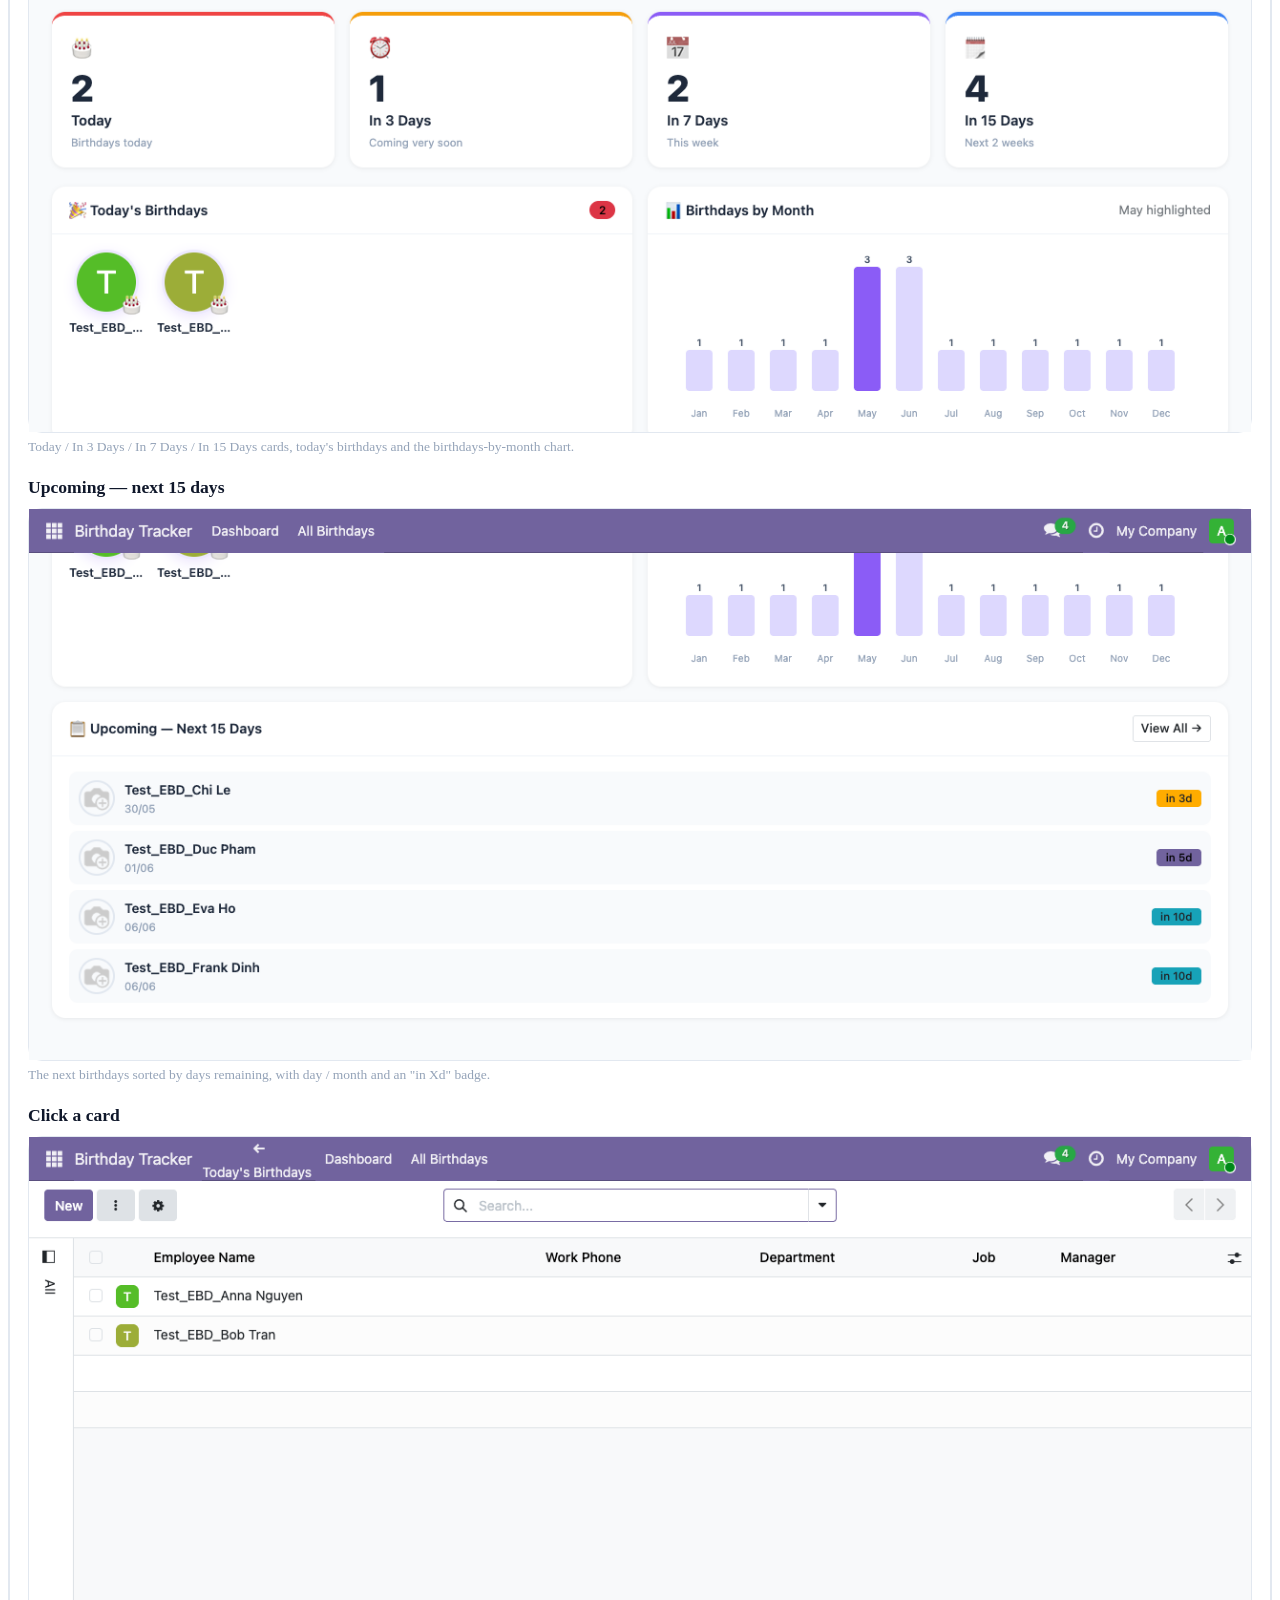
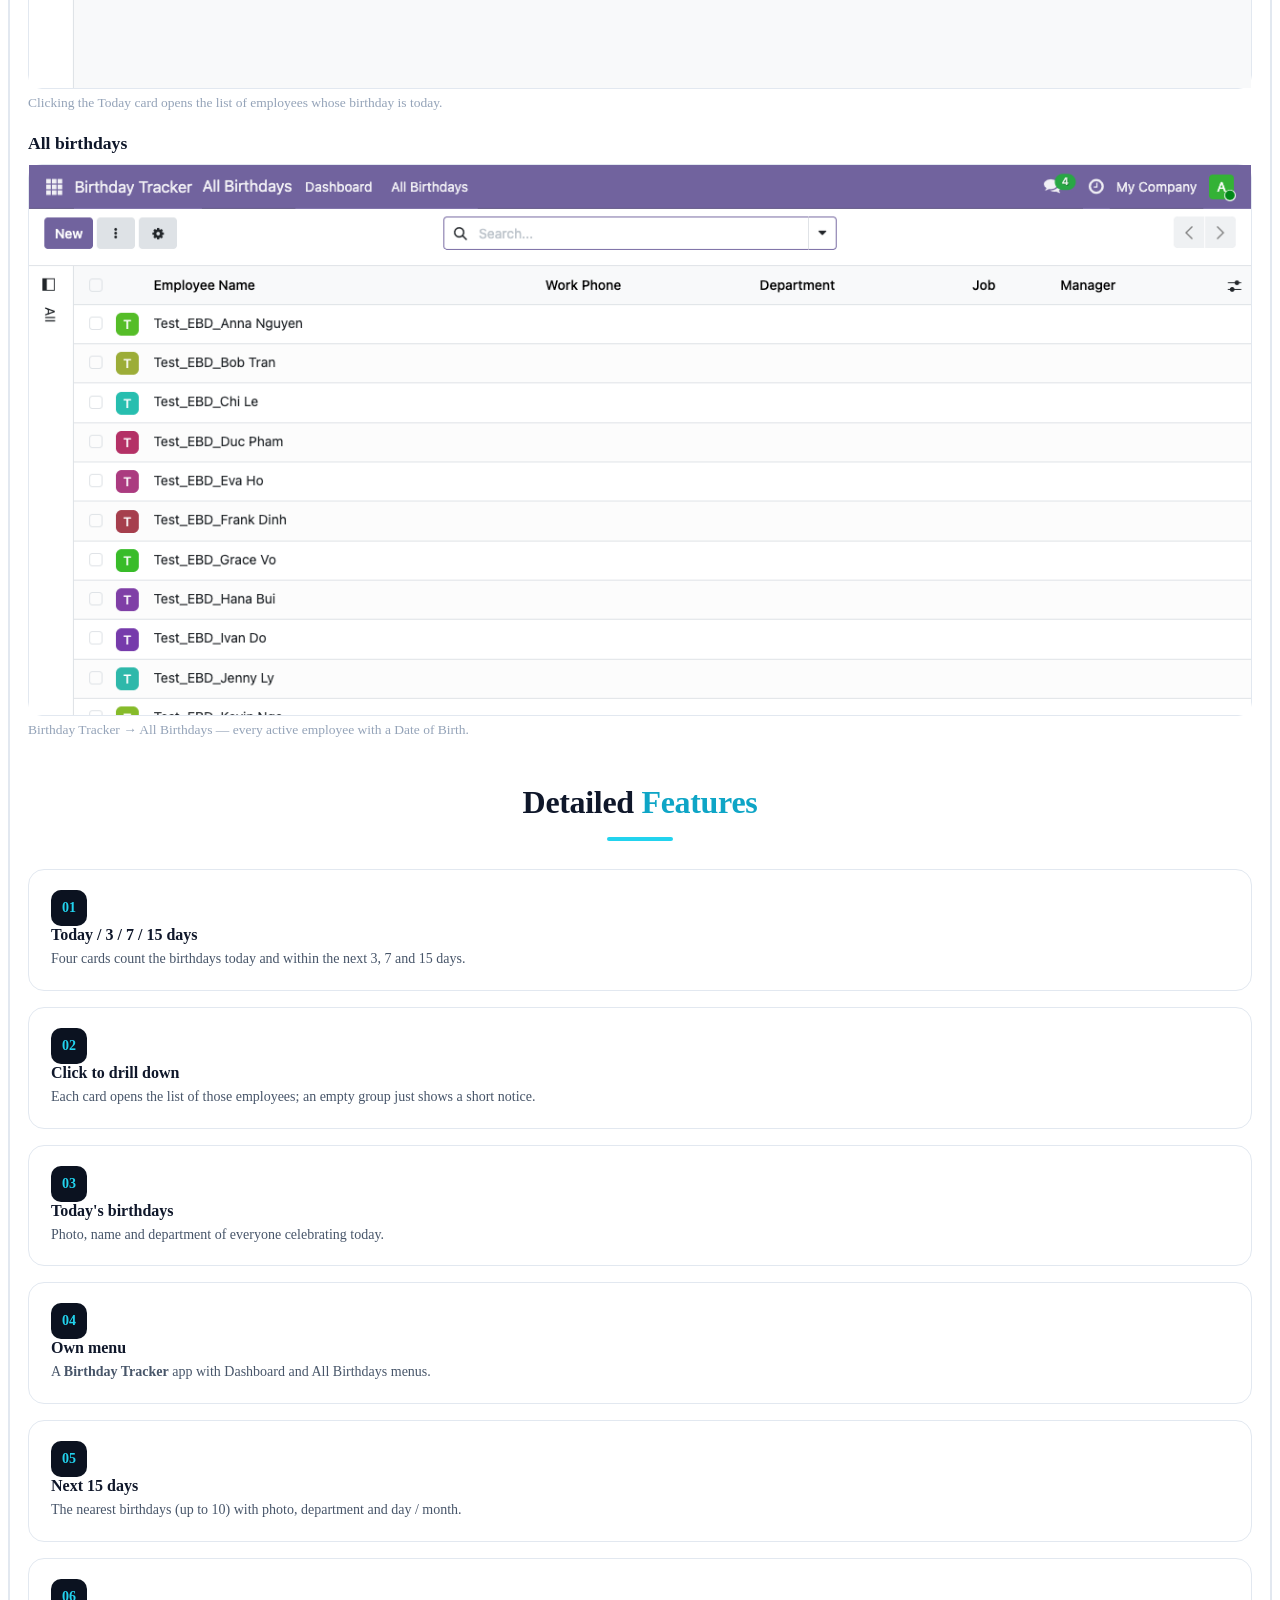
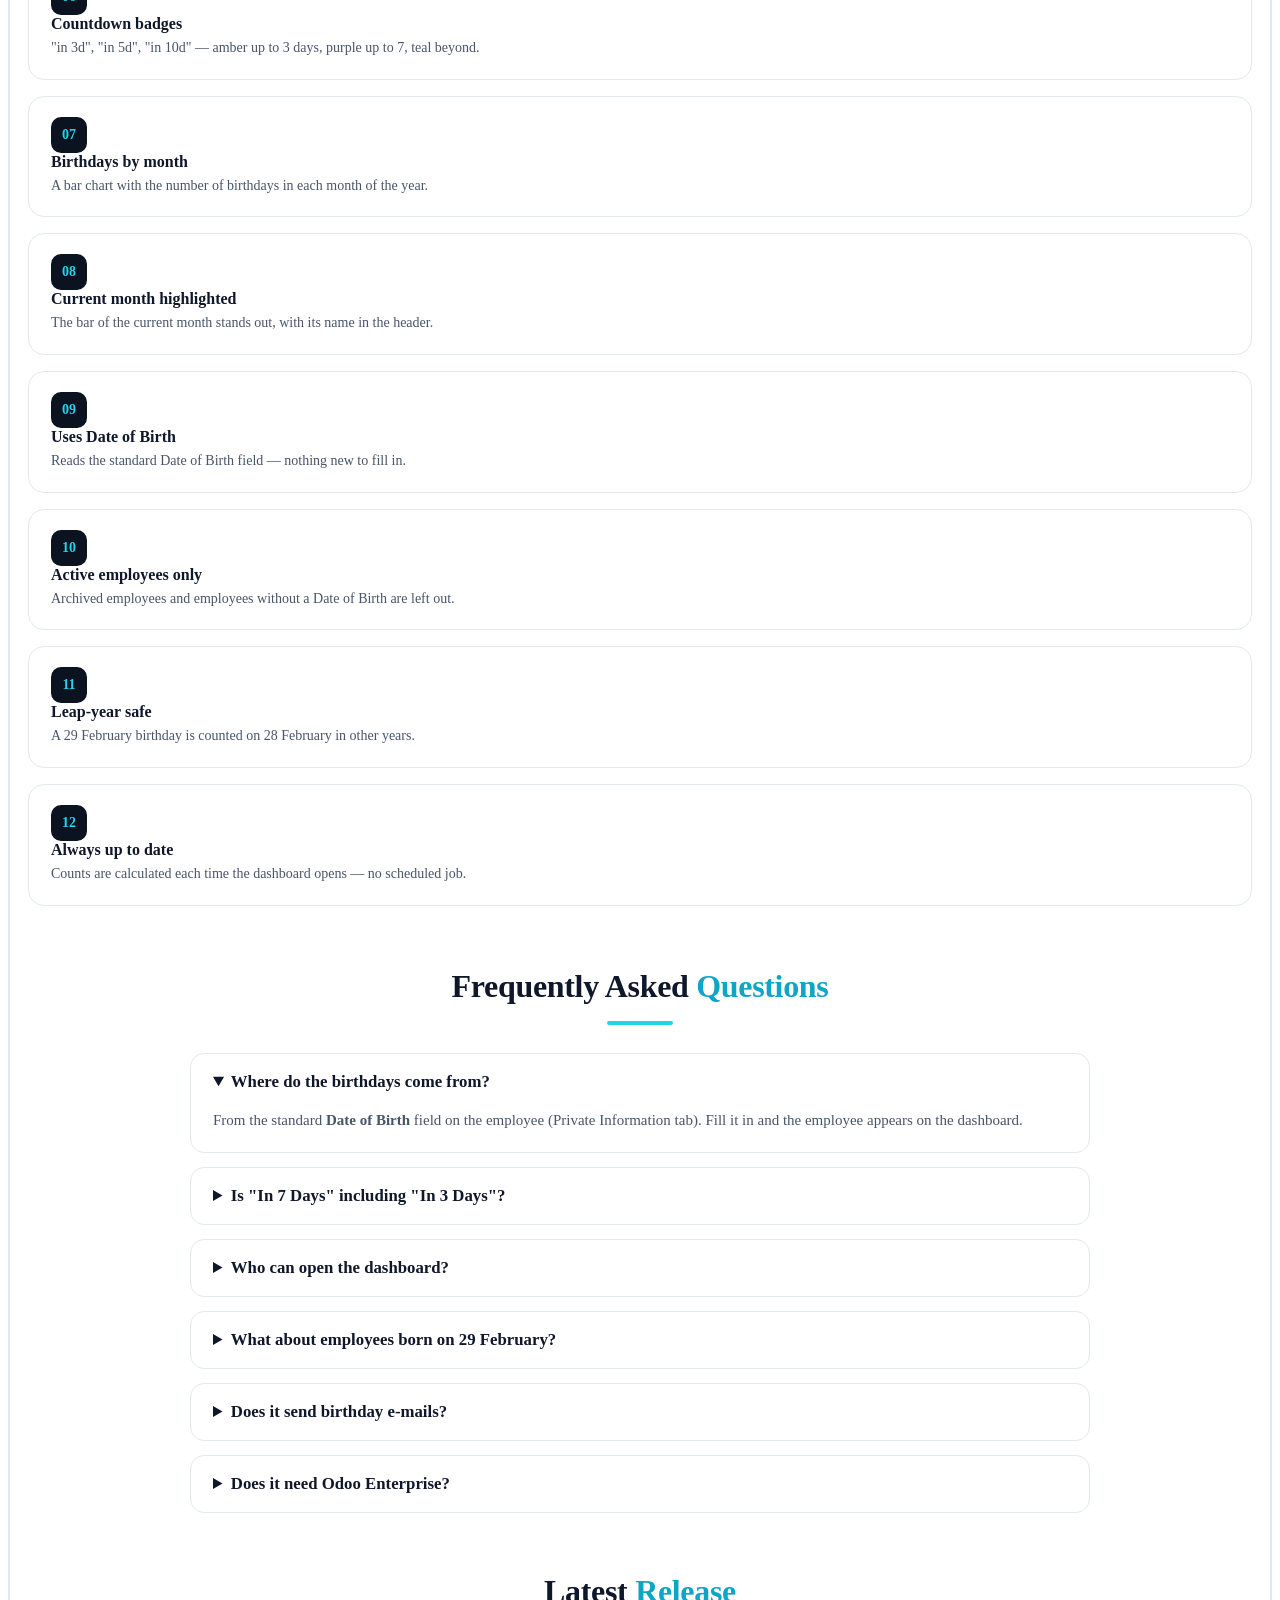
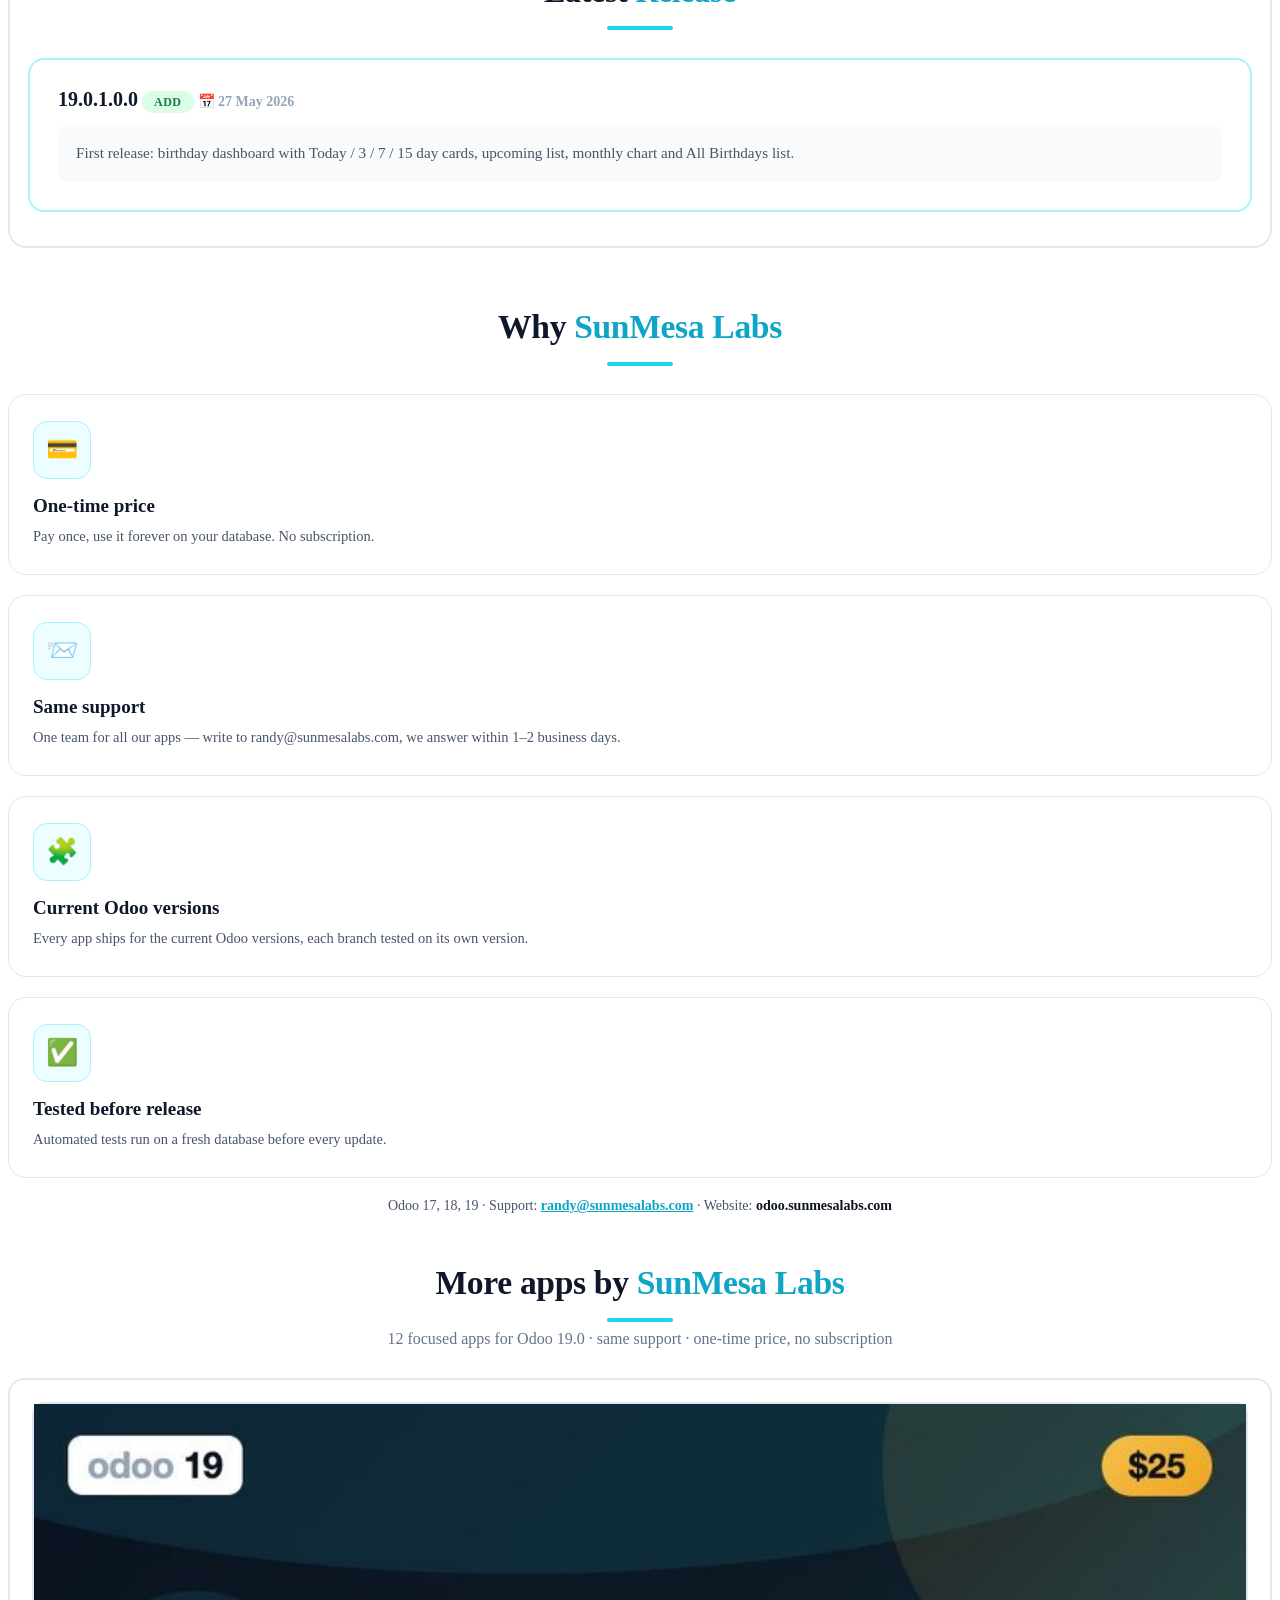
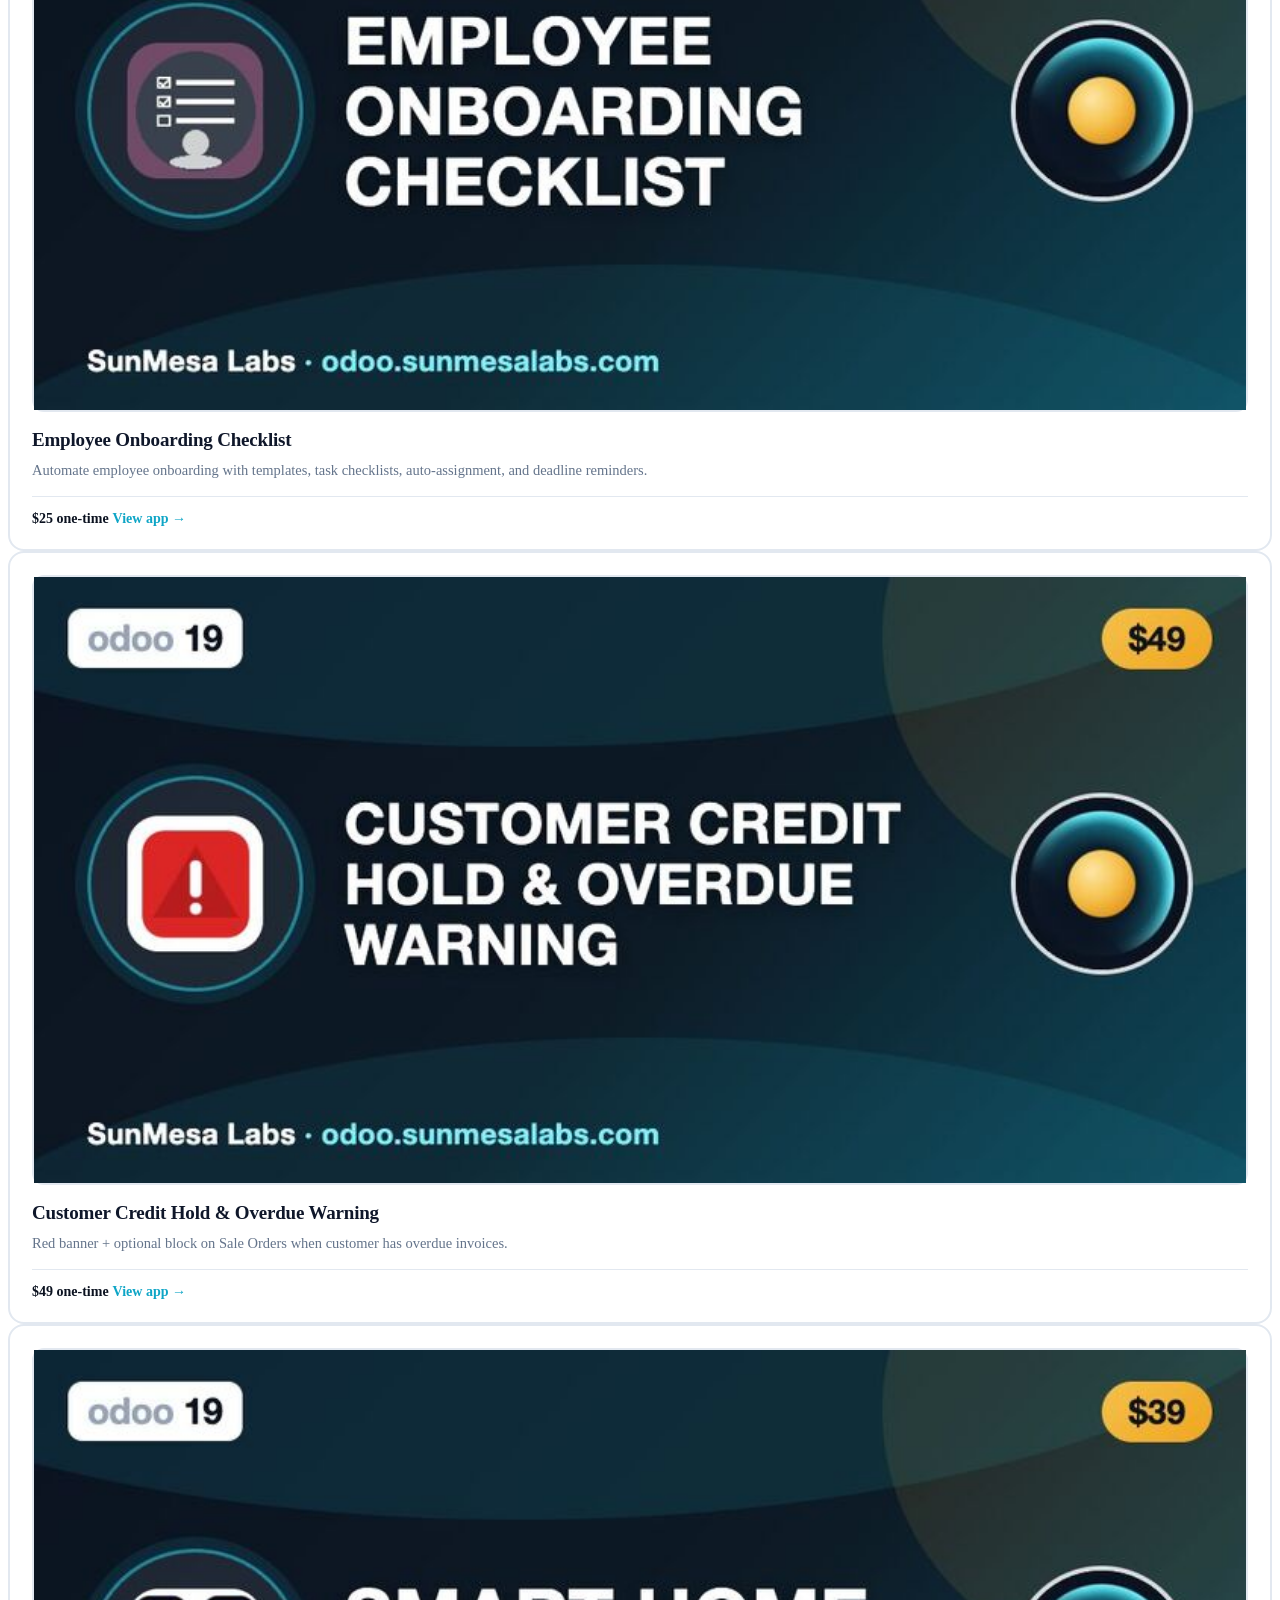
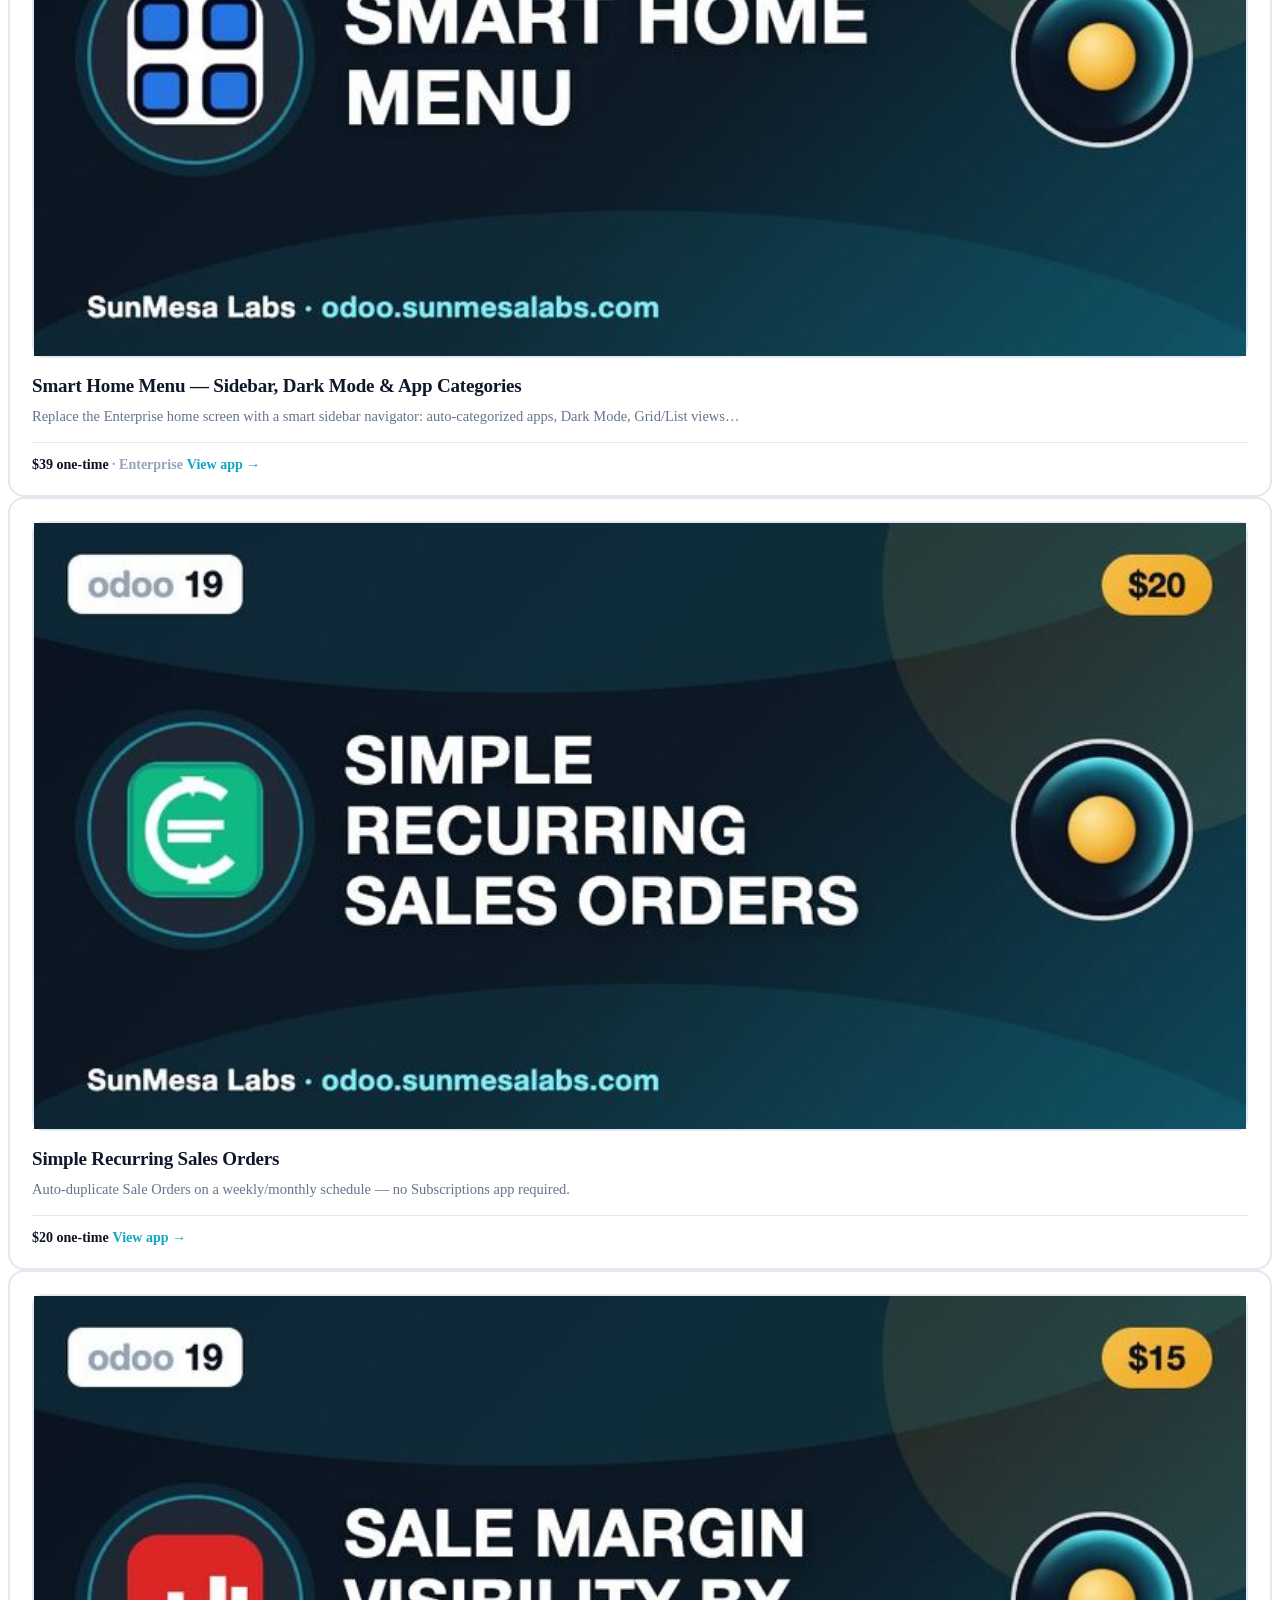
==== commit fe64e4ac: "docs: new store page layout and animated thumbnail" ====
--- a/odoo_employee_birthday/static/description/index.html
+++ b/odoo_employee_birthday/static/description/index.html
@@ -3,7 +3,7 @@
 <head>
 <meta charset="UTF-8">
 <meta name="viewport" content="width=device-width, initial-scale=1.0">
-<title>Employee Birthday Tracker — Dashboard — Odoo 18</title>
+<title>Employee Birthday Tracker — Dashboard — Odoo 19</title>
 </head>
 <body>
 
@@ -21,7 +21,7 @@
       </div>
       <div class="col-lg-8 col-md-7">
         <div class="text-center text-md-end">
-          <div style="margin-bottom:6px"><span style="font-weight:700; color:#334155; margin-right:6px">Odoo versions</span><span style="display:inline-block; padding:6px 14px; border-radius:30px; font-weight:700; font-size:.9rem; margin:2px; background-color:#fff; color:#475569; border:1px solid #e2e8f0">17.0</span><span style="display:inline-block; padding:6px 14px; border-radius:30px; font-weight:700; font-size:.9rem; margin:2px; background-color:#0b1220; color:#22d3ee; border:1px solid #0b1220">18.0</span><span style="display:inline-block; padding:6px 14px; border-radius:30px; font-weight:700; font-size:.9rem; margin:2px; background-color:#fff; color:#475569; border:1px solid #e2e8f0">19.0</span></div>
+          <div style="margin-bottom:6px"><span style="font-weight:700; color:#334155; margin-right:6px">Odoo versions</span><span style="display:inline-block; padding:6px 14px; border-radius:30px; font-weight:700; font-size:.9rem; margin:2px; background-color:#fff; color:#475569; border:1px solid #e2e8f0">17.0</span><span style="display:inline-block; padding:6px 14px; border-radius:30px; font-weight:700; font-size:.9rem; margin:2px; background-color:#fff; color:#475569; border:1px solid #e2e8f0">18.0</span><span style="display:inline-block; padding:6px 14px; border-radius:30px; font-weight:700; font-size:.9rem; margin:2px; background-color:#0b1220; color:#22d3ee; border:1px solid #0b1220">19.0</span></div>
           <div><span style="font-weight:700; color:#334155; margin-right:6px">Available on</span><span style="display:inline-block; padding:6px 14px; border-radius:30px; font-weight:600; font-size:.88rem; margin:2px; background-color:#ecfdf3; border:1px solid #bbf7d0; color:#15803d">✓ Community</span><span style="display:inline-block; padding:6px 14px; border-radius:30px; font-weight:600; font-size:.88rem; margin:2px; background-color:#ecfdf3; border:1px solid #bbf7d0; color:#15803d">✓ Enterprise</span><span style="display:inline-block; padding:6px 14px; border-radius:30px; font-weight:600; font-size:.88rem; margin:2px; background-color:#ecfdf3; border:1px solid #bbf7d0; color:#15803d">✓ Odoo.sh</span><span style="display:inline-block; padding:6px 14px; border-radius:30px; font-weight:600; font-size:.88rem; margin:2px; background-color:#fef2f2; border:1px solid #fecaca; color:#b91c1c">✗ Odoo Online</span></div>
         </div>
       </div>
@@ -33,7 +33,7 @@
      HERO
      ============================================================ -->
 <div class="container text-center" style="padding-top:34px; padding-bottom:6px">
-  <div><span style="display:inline-block; font-size:12px; letter-spacing:.18em; text-transform:uppercase; color:#0ea5c6; font-weight:800; margin-bottom:12px">Human Resources · Employees · Odoo 18.0</span></div>
+  <div><span style="display:inline-block; font-size:12px; letter-spacing:.18em; text-transform:uppercase; color:#0ea5c6; font-weight:800; margin-bottom:12px">Human Resources · Employees · Odoo 19.0</span></div>
   <h3 style="font-size:2.6rem; font-weight:800; color:#0f172a; letter-spacing:-.02em; margin:0 0 14px; line-height:1.15">Employee Birthday <span style="color:#0ea5c6">Tracker</span></h3>
   <p style="color:#475569; font-size:18px; max-width:760px; margin:0 auto 24px; line-height:1.7">
     A <b>birthday dashboard</b> for HR: who celebrates today, in 3, 7 and 15 days, a list of the next birthdays
@@ -564,7 +564,7 @@
             <div class="col-md-6" style="margin-bottom:16px">
               <div style="height:100%; padding:28px; border:2px solid #a5f3fc; border-radius:16px; background-color:#fff">
                 <div class="d-flex align-items-center flex-wrap gap-3" style="margin-bottom:14px">
-                  <span style="font-size:1.25rem; font-weight:800; color:#0f172a">18.0.1.0.0</span>
+                  <span style="font-size:1.25rem; font-weight:800; color:#0f172a">19.0.1.0.0</span>
                   <span style="padding:4px 12px; border-radius:20px; font-size:.75rem; font-weight:800; text-transform:uppercase; letter-spacing:.5px; background-color:#dcfce7; color:#15803d">Add</span>
                   <span style="color:#94a3b8; font-size:.875rem; font-weight:600">📅 27 May 2026</span>
                 </div>
@@ -626,11 +626,26 @@
   <div style="text-align:center; margin-bottom:30px">
     <h2 style="font-size:2.1rem; font-weight:800; color:#0f172a; margin:0; letter-spacing:-.01em">More apps by <span style="color:#0ea5c6">SunMesa Labs</span></h2>
     <div style="width:66px; height:4px; background-color:#22d3ee; border-radius:3px; margin:16px auto 8px"></div>
-    <p style="color:#64748b; font-size:16px; margin:6px auto 0">8 focused apps for Odoo 18.0 · same support · one-time price, no subscription</p>
+    <p style="color:#64748b; font-size:16px; margin:6px auto 0">12 focused apps for Odoo 19.0 · same support · one-time price, no subscription</p>
   </div>
   <div class="row">
         <div class="col-lg-4 col-md-6 mb-4">
-          <a href="https://apps.odoo.com/apps/modules/18.0/sale_customer_credit_hold" class="d-block h-100" style="text-decoration:none">
+          <a href="https://apps.odoo.com/apps/modules/19.0/hr_onboarding_checklist_odoo" class="d-block h-100" style="text-decoration:none">
+            <div class="h-100 d-flex flex-column shadow-sm" style="background-color:#fff; border:2px solid #e2e8f0; border-radius:16px; padding:22px">
+              <div class="overflow-hidden" style="border:2px solid #e2e8f0; border-radius:12px; margin-bottom:16px">
+                <img src="more-apps/hr_onboarding_checklist_odoo.jpg" alt="Employee Onboarding Checklist" style="width:100%; height:auto; display:block">
+              </div>
+              <h3 style="font-size:19px; font-weight:800; color:#0f172a; line-height:1.3; margin:0 0 6px; letter-spacing:-.01em">Employee Onboarding Checklist</h3>
+              <div class="flex-grow-1" style="font-size:14.5px; color:#64748b; line-height:1.6; margin-bottom:14px">Automate employee onboarding with templates, task checklists, auto-assignment, and deadline reminders.</div>
+              <div class="d-flex justify-content-between align-items-center" style="border-top:1px solid #e2e8f0; padding-top:12px">
+                <span style="font-size:14px; font-weight:800; color:#0b1220">$25 one-time<span style="color:#94a3b8; font-weight:600"></span></span>
+                <span style="font-size:14px; font-weight:800; color:#0ea5c6">View app →</span>
+              </div>
+            </div>
+          </a>
+        </div>
+        <div class="col-lg-4 col-md-6 mb-4">
+          <a href="https://apps.odoo.com/apps/modules/19.0/sale_customer_credit_hold" class="d-block h-100" style="text-decoration:none">
             <div class="h-100 d-flex flex-column shadow-sm" style="background-color:#fff; border:2px solid #e2e8f0; border-radius:16px; padding:22px">
               <div class="overflow-hidden" style="border:2px solid #e2e8f0; border-radius:12px; margin-bottom:16px">
                 <img src="more-apps/sale_customer_credit_hold.jpg" alt="Customer Credit Hold &amp; Overdue Warning" style="width:100%; height:auto; display:block">
@@ -645,7 +660,22 @@
           </a>
         </div>
         <div class="col-lg-4 col-md-6 mb-4">
-          <a href="https://apps.odoo.com/apps/modules/18.0/sale_recurring_simple" class="d-block h-100" style="text-decoration:none">
+          <a href="https://apps.odoo.com/apps/modules/19.0/lp_dashboard" class="d-block h-100" style="text-decoration:none">
+            <div class="h-100 d-flex flex-column shadow-sm" style="background-color:#fff; border:2px solid #e2e8f0; border-radius:16px; padding:22px">
+              <div class="overflow-hidden" style="border:2px solid #e2e8f0; border-radius:12px; margin-bottom:16px">
+                <img src="more-apps/lp_dashboard.jpg" alt="Smart Home Menu — Sidebar, Dark Mode &amp; App Categories" style="width:100%; height:auto; display:block">
+              </div>
+              <h3 style="font-size:19px; font-weight:800; color:#0f172a; line-height:1.3; margin:0 0 6px; letter-spacing:-.01em">Smart Home Menu — Sidebar, Dark Mode &amp; App Categories</h3>
+              <div class="flex-grow-1" style="font-size:14.5px; color:#64748b; line-height:1.6; margin-bottom:14px">Replace the Enterprise home screen with a smart sidebar navigator: auto-categorized apps, Dark Mode, Grid/List views…</div>
+              <div class="d-flex justify-content-between align-items-center" style="border-top:1px solid #e2e8f0; padding-top:12px">
+                <span style="font-size:14px; font-weight:800; color:#0b1220">$39 one-time<span style="color:#94a3b8; font-weight:600"> · Enterprise</span></span>
+                <span style="font-size:14px; font-weight:800; color:#0ea5c6">View app →</span>
+              </div>
+            </div>
+          </a>
+        </div>
+        <div class="col-lg-4 col-md-6 mb-4">
+          <a href="https://apps.odoo.com/apps/modules/19.0/sale_recurring_simple" class="d-block h-100" style="text-decoration:none">
             <div class="h-100 d-flex flex-column shadow-sm" style="background-color:#fff; border:2px solid #e2e8f0; border-radius:16px; padding:22px">
               <div class="overflow-hidden" style="border:2px solid #e2e8f0; border-radius:12px; margin-bottom:16px">
                 <img src="more-apps/sale_recurring_simple.jpg" alt="Simple Recurring Sales Orders" style="width:100%; height:auto; display:block">
@@ -660,7 +690,7 @@
           </a>
         </div>
         <div class="col-lg-4 col-md-6 mb-4">
-          <a href="https://apps.odoo.com/apps/modules/18.0/sale_margin_role_control" class="d-block h-100" style="text-decoration:none">
+          <a href="https://apps.odoo.com/apps/modules/19.0/sale_margin_role_control" class="d-block h-100" style="text-decoration:none">
             <div class="h-100 d-flex flex-column shadow-sm" style="background-color:#fff; border:2px solid #e2e8f0; border-radius:16px; padding:22px">
               <div class="overflow-hidden" style="border:2px solid #e2e8f0; border-radius:12px; margin-bottom:16px">
                 <img src="more-apps/sale_margin_role_control.jpg" alt="Sale Margin Visibility by Role" style="width:100%; height:auto; display:block">
@@ -675,7 +705,22 @@
           </a>
         </div>
         <div class="col-lg-4 col-md-6 mb-4">
-          <a href="https://apps.odoo.com/apps/modules/18.0/mail_chatter_collapse" class="d-block h-100" style="text-decoration:none">
+          <a href="https://apps.odoo.com/apps/modules/19.0/rn_stock_aging_report" class="d-block h-100" style="text-decoration:none">
+            <div class="h-100 d-flex flex-column shadow-sm" style="background-color:#fff; border:2px solid #e2e8f0; border-radius:16px; padding:22px">
+              <div class="overflow-hidden" style="border:2px solid #e2e8f0; border-radius:12px; margin-bottom:16px">
+                <img src="more-apps/rn_stock_aging_report.jpg" alt="Stock Aging Report" style="width:100%; height:auto; display:block">
+              </div>
+              <h3 style="font-size:19px; font-weight:800; color:#0f172a; line-height:1.3; margin:0 0 6px; letter-spacing:-.01em">Stock Aging Report</h3>
+              <div class="flex-grow-1" style="font-size:14.5px; color:#64748b; line-height:1.6; margin-bottom:14px">Identify dead stock — aging report grouped 0-30, 31-60, 61-90, &gt;90 days with Excel export.</div>
+              <div class="d-flex justify-content-between align-items-center" style="border-top:1px solid #e2e8f0; padding-top:12px">
+                <span style="font-size:14px; font-weight:800; color:#0b1220">$15 one-time<span style="color:#94a3b8; font-weight:600"></span></span>
+                <span style="font-size:14px; font-weight:800; color:#0ea5c6">View app →</span>
+              </div>
+            </div>
+          </a>
+        </div>
+        <div class="col-lg-4 col-md-6 mb-4">
+          <a href="https://apps.odoo.com/apps/modules/19.0/mail_chatter_collapse" class="d-block h-100" style="text-decoration:none">
             <div class="h-100 d-flex flex-column shadow-sm" style="background-color:#fff; border:2px solid #e2e8f0; border-radius:16px; padding:22px">
               <div class="overflow-hidden" style="border:2px solid #e2e8f0; border-radius:12px; margin-bottom:16px">
                 <img src="more-apps/mail_chatter_collapse.jpg" alt="Collapsible Chatter - Hide Side Log Note Panel" style="width:100%; height:auto; display:block">
@@ -690,7 +735,7 @@
           </a>
         </div>
         <div class="col-lg-4 col-md-6 mb-4">
-          <a href="https://apps.odoo.com/apps/modules/18.0/partner_credit_warning" class="d-block h-100" style="text-decoration:none">
+          <a href="https://apps.odoo.com/apps/modules/19.0/partner_credit_warning" class="d-block h-100" style="text-decoration:none">
             <div class="h-100 d-flex flex-column shadow-sm" style="background-color:#fff; border:2px solid #e2e8f0; border-radius:16px; padding:22px">
               <div class="overflow-hidden" style="border:2px solid #e2e8f0; border-radius:12px; margin-bottom:16px">
                 <img src="more-apps/partner_credit_warning.jpg" alt="Customer Credit Warning on Sale Order" style="width:100%; height:auto; display:block">
@@ -705,7 +750,7 @@
           </a>
         </div>
         <div class="col-lg-4 col-md-6 mb-4">
-          <a href="https://apps.odoo.com/apps/modules/18.0/mrp_material_check" class="d-block h-100" style="text-decoration:none">
+          <a href="https://apps.odoo.com/apps/modules/19.0/mrp_material_check" class="d-block h-100" style="text-decoration:none">
             <div class="h-100 d-flex flex-column shadow-sm" style="background-color:#fff; border:2px solid #e2e8f0; border-radius:16px; padding:22px">
               <div class="overflow-hidden" style="border:2px solid #e2e8f0; border-radius:12px; margin-bottom:16px">
                 <img src="more-apps/mrp_material_check.jpg" alt="MRP Material Check" style="width:100%; height:auto; display:block">
@@ -720,13 +765,28 @@
           </a>
         </div>
         <div class="col-lg-4 col-md-6 mb-4">
-          <a href="https://apps.odoo.com/apps/modules/18.0/product_completeness_tracker" class="d-block h-100" style="text-decoration:none">
+          <a href="https://apps.odoo.com/apps/modules/19.0/product_completeness_tracker" class="d-block h-100" style="text-decoration:none">
             <div class="h-100 d-flex flex-column shadow-sm" style="background-color:#fff; border:2px solid #e2e8f0; border-radius:16px; padding:22px">
               <div class="overflow-hidden" style="border:2px solid #e2e8f0; border-radius:12px; margin-bottom:16px">
                 <img src="more-apps/product_completeness_tracker.jpg" alt="Product Completeness Tracker" style="width:100%; height:auto; display:block">
               </div>
               <h3 style="font-size:19px; font-weight:800; color:#0f172a; line-height:1.3; margin:0 0 6px; letter-spacing:-.01em">Product Completeness Tracker</h3>
               <div class="flex-grow-1" style="font-size:14.5px; color:#64748b; line-height:1.6; margin-bottom:14px">Progress bar on product list showing data completeness — highlights missing image, description, price, and category.</div>
+              <div class="d-flex justify-content-between align-items-center" style="border-top:1px solid #e2e8f0; padding-top:12px">
+                <span style="font-size:14px; font-weight:800; color:#16a34a">Free<span style="color:#94a3b8; font-weight:600"></span></span>
+                <span style="font-size:14px; font-weight:800; color:#0ea5c6">View app →</span>
+              </div>
+            </div>
+          </a>
+        </div>
+        <div class="col-lg-4 col-md-6 mb-4">
+          <a href="https://apps.odoo.com/apps/modules/19.0/nx_sale_order_line_note" class="d-block h-100" style="text-decoration:none">
+            <div class="h-100 d-flex flex-column shadow-sm" style="background-color:#fff; border:2px solid #e2e8f0; border-radius:16px; padding:22px">
+              <div class="overflow-hidden" style="border:2px solid #e2e8f0; border-radius:12px; margin-bottom:16px">
+                <img src="more-apps/nx_sale_order_line_note.jpg" alt="Sale Order Line Internal Note" style="width:100%; height:auto; display:block">
+              </div>
+              <h3 style="font-size:19px; font-weight:800; color:#0f172a; line-height:1.3; margin:0 0 6px; letter-spacing:-.01em">Sale Order Line Internal Note</h3>
+              <div class="flex-grow-1" style="font-size:14.5px; color:#64748b; line-height:1.6; margin-bottom:14px">Per-line internal notes on Sale &amp; Purchase orders — invisible on customer PDF, toggleable column in list view.</div>
               <div class="d-flex justify-content-between align-items-center" style="border-top:1px solid #e2e8f0; padding-top:12px">
                 <span style="font-size:14px; font-weight:800; color:#16a34a">Free<span style="color:#94a3b8; font-weight:600"></span></span>
                 <span style="font-size:14px; font-weight:800; color:#0ea5c6">View app →</span>
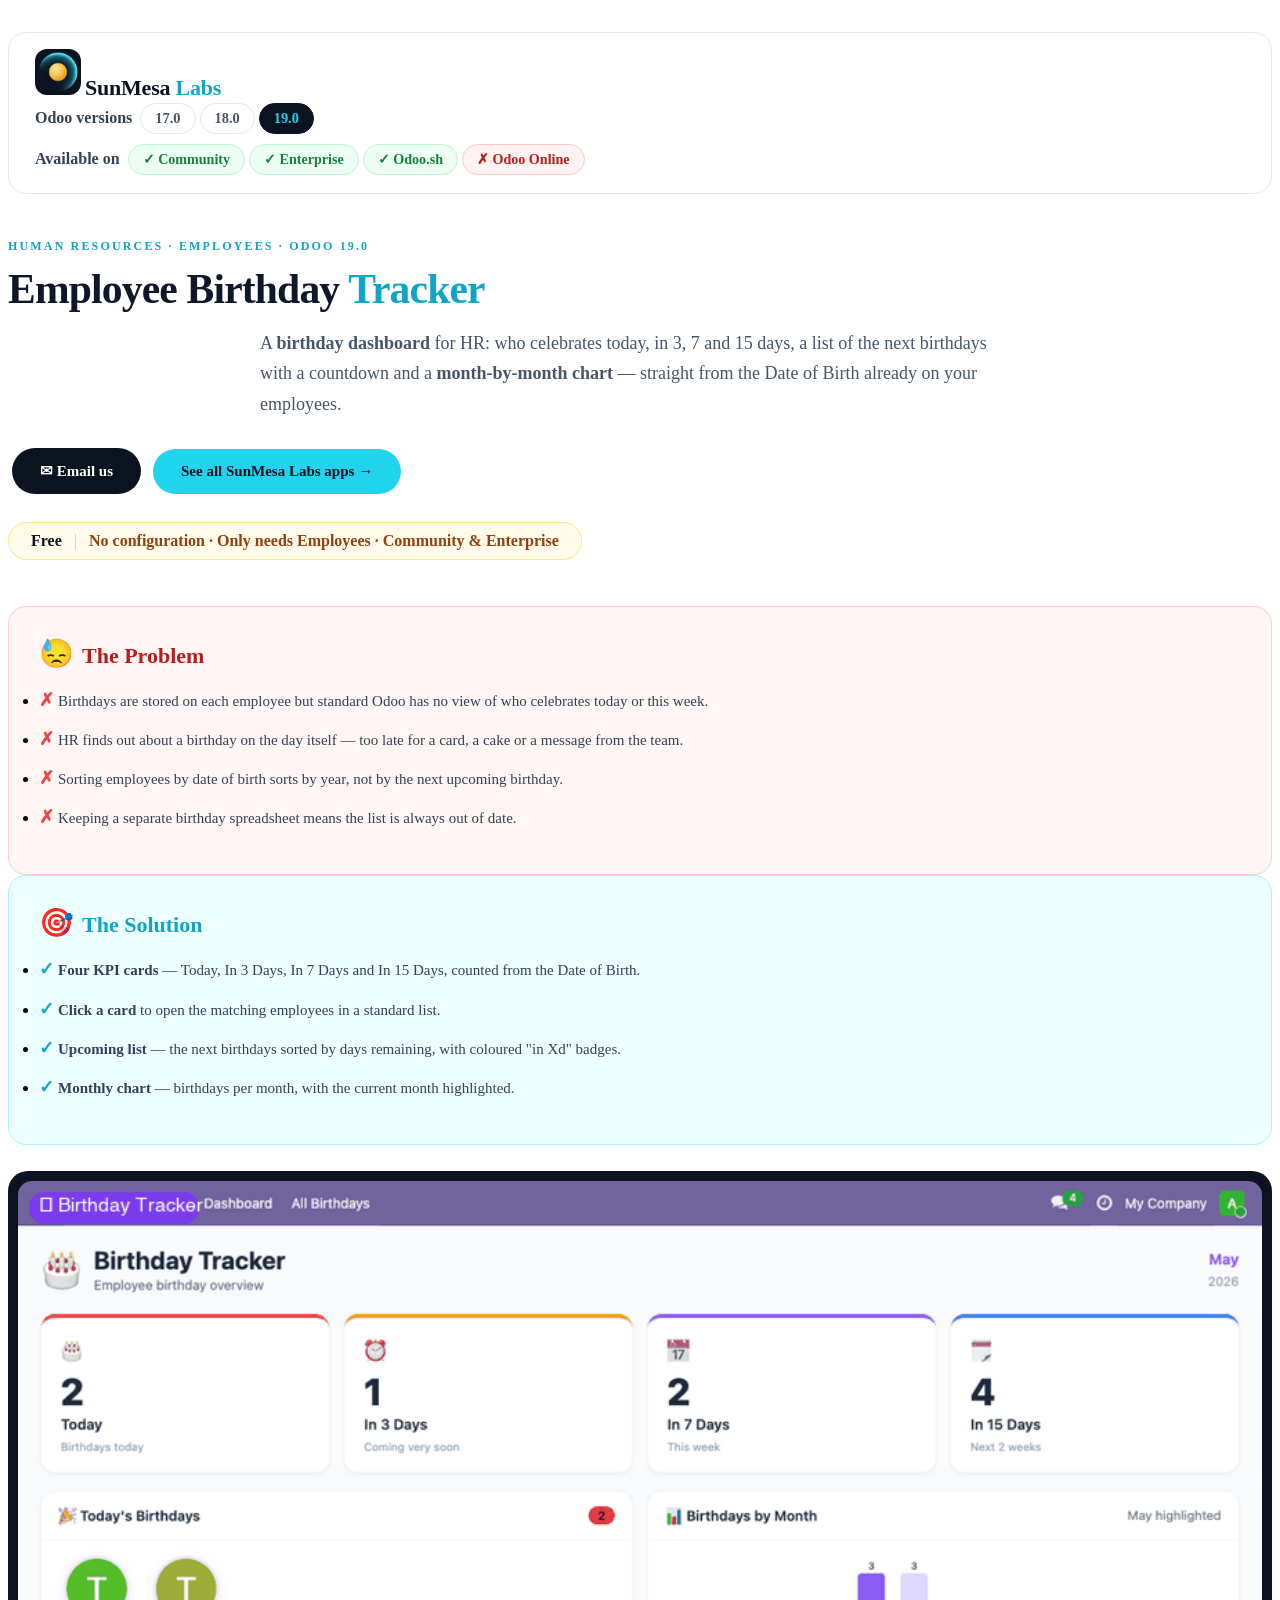
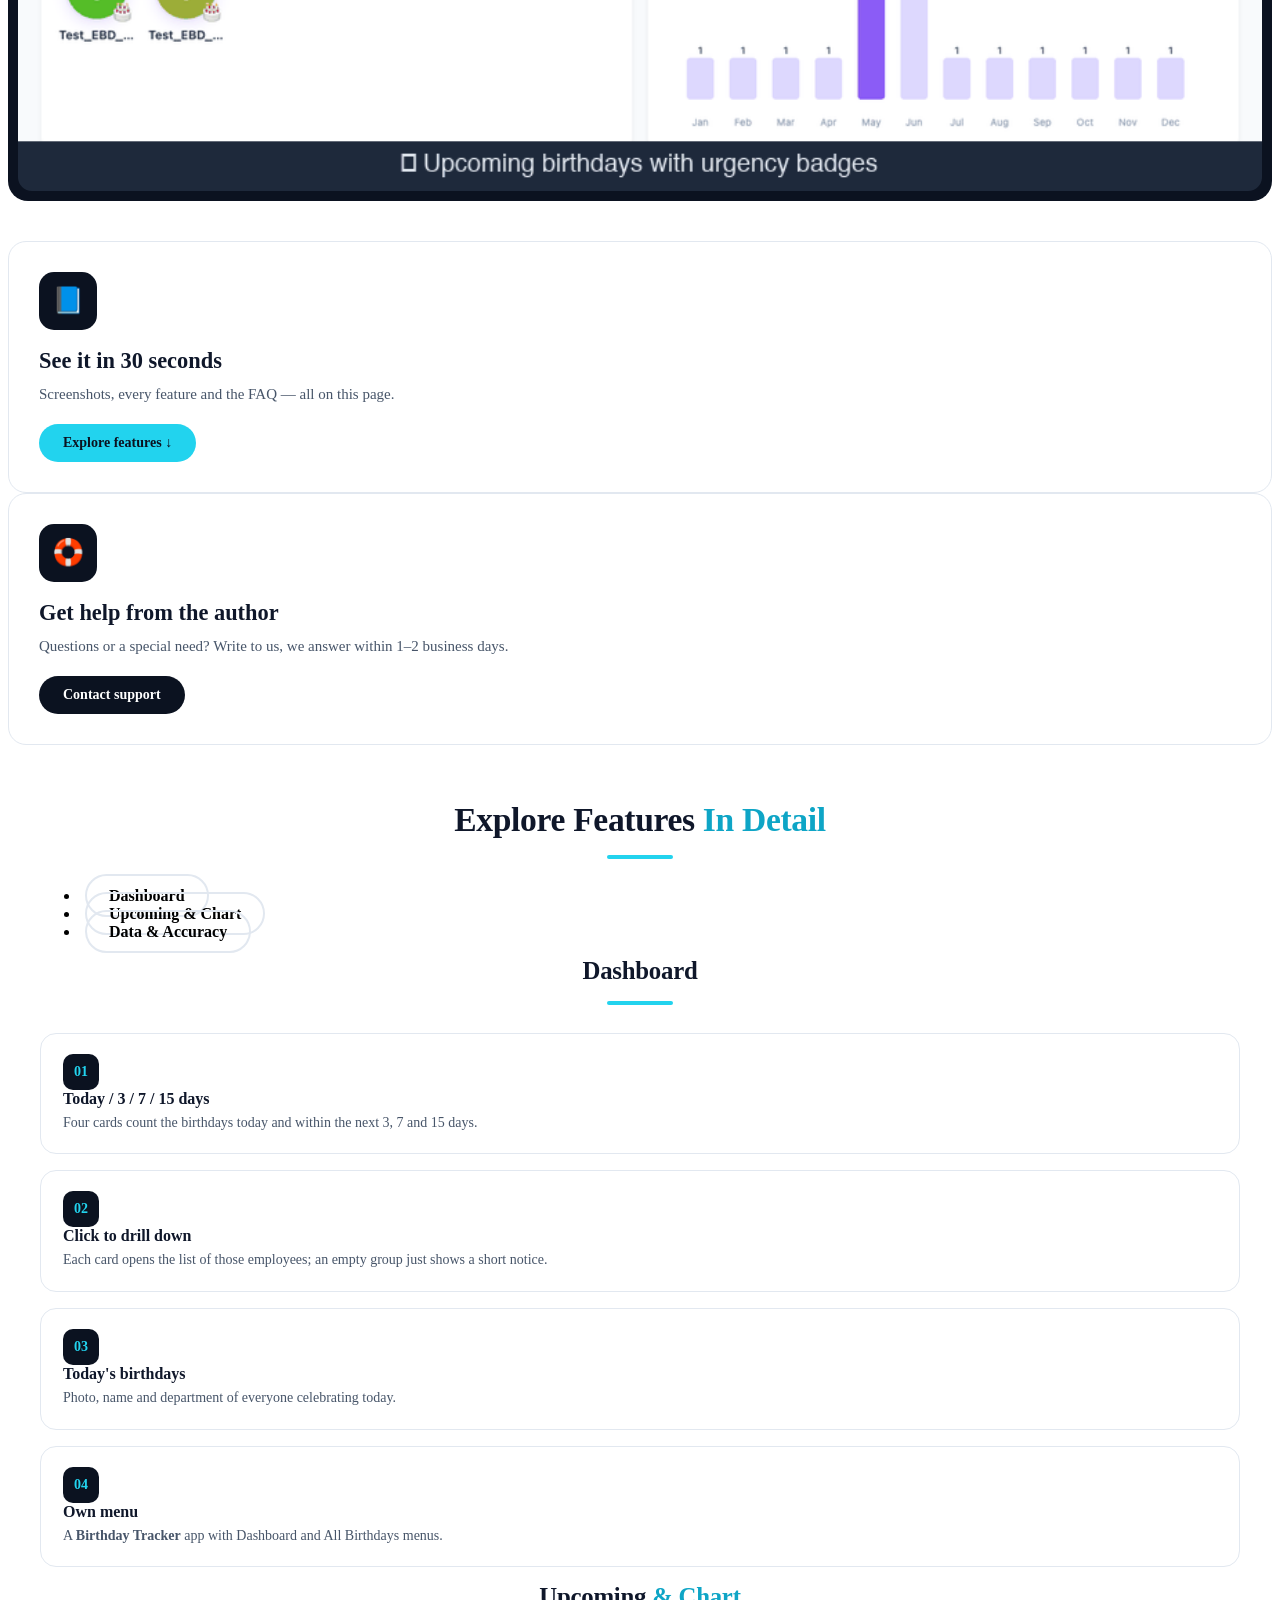
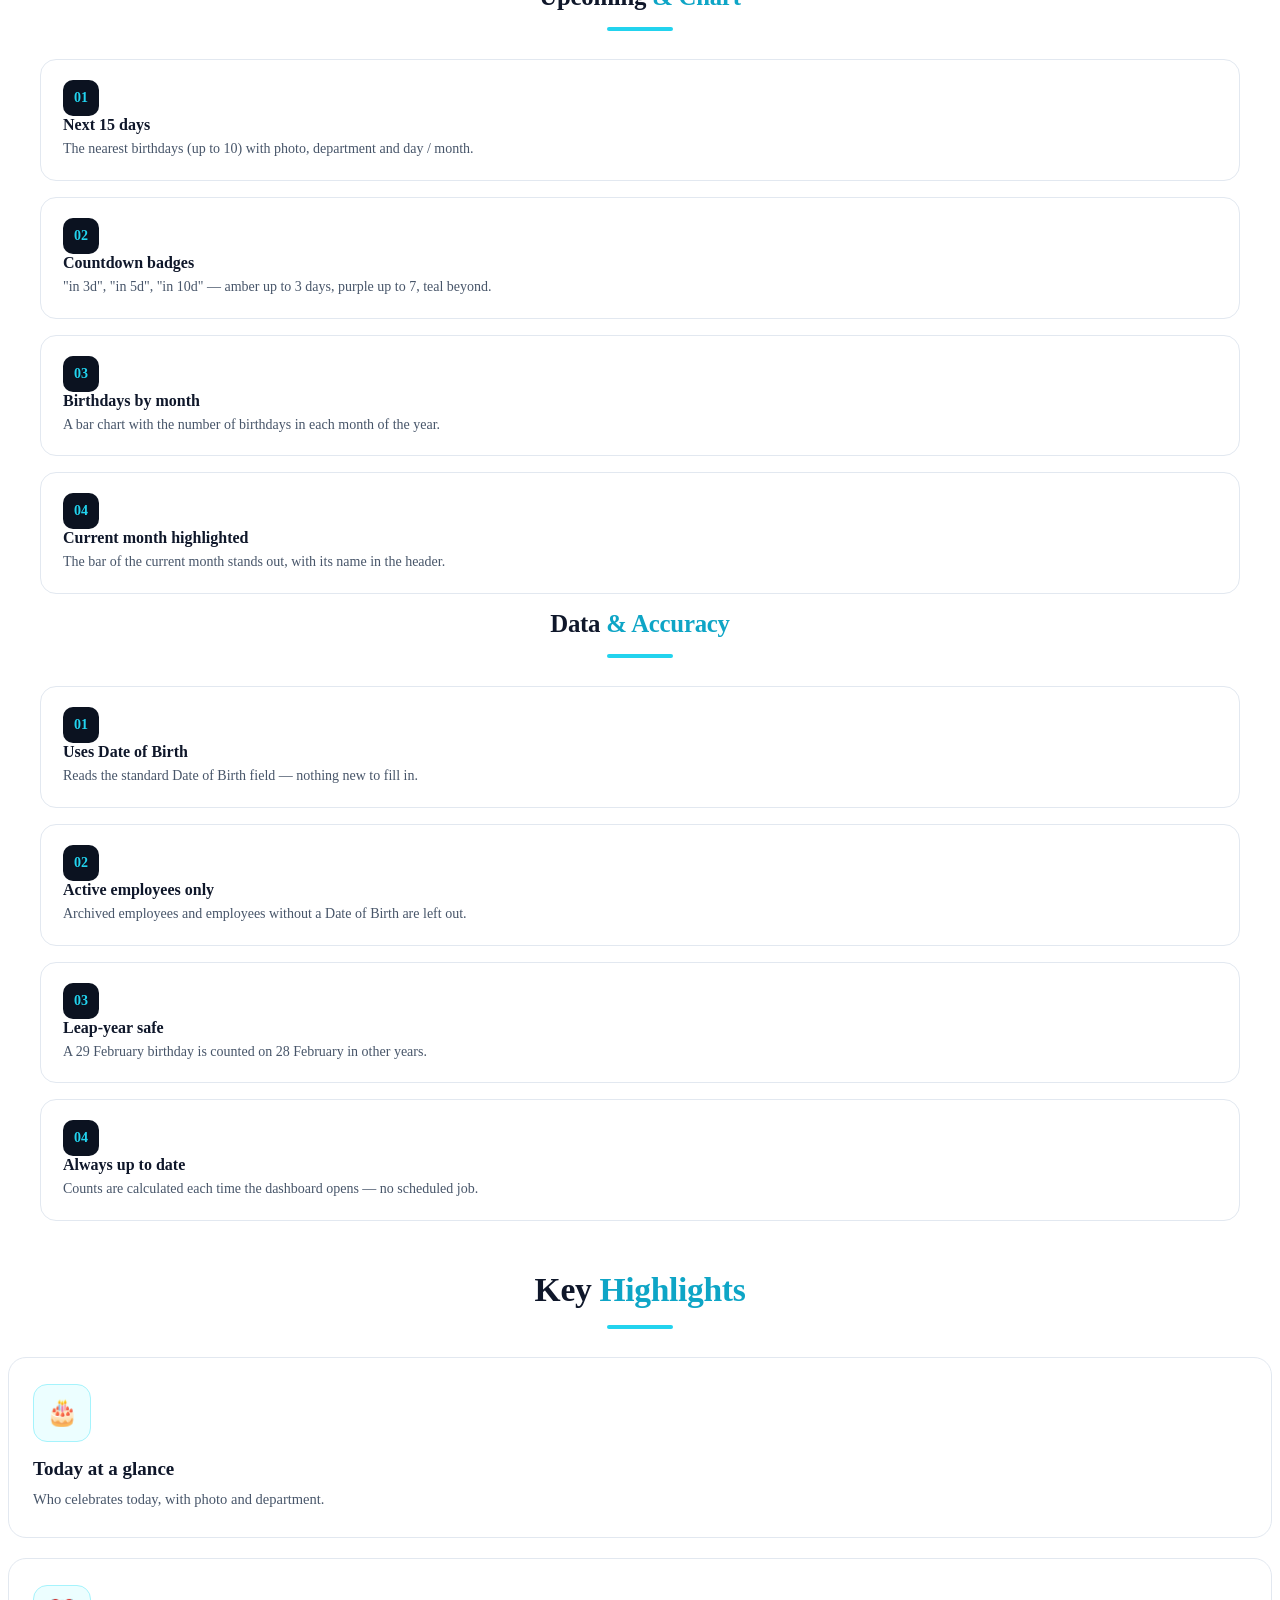
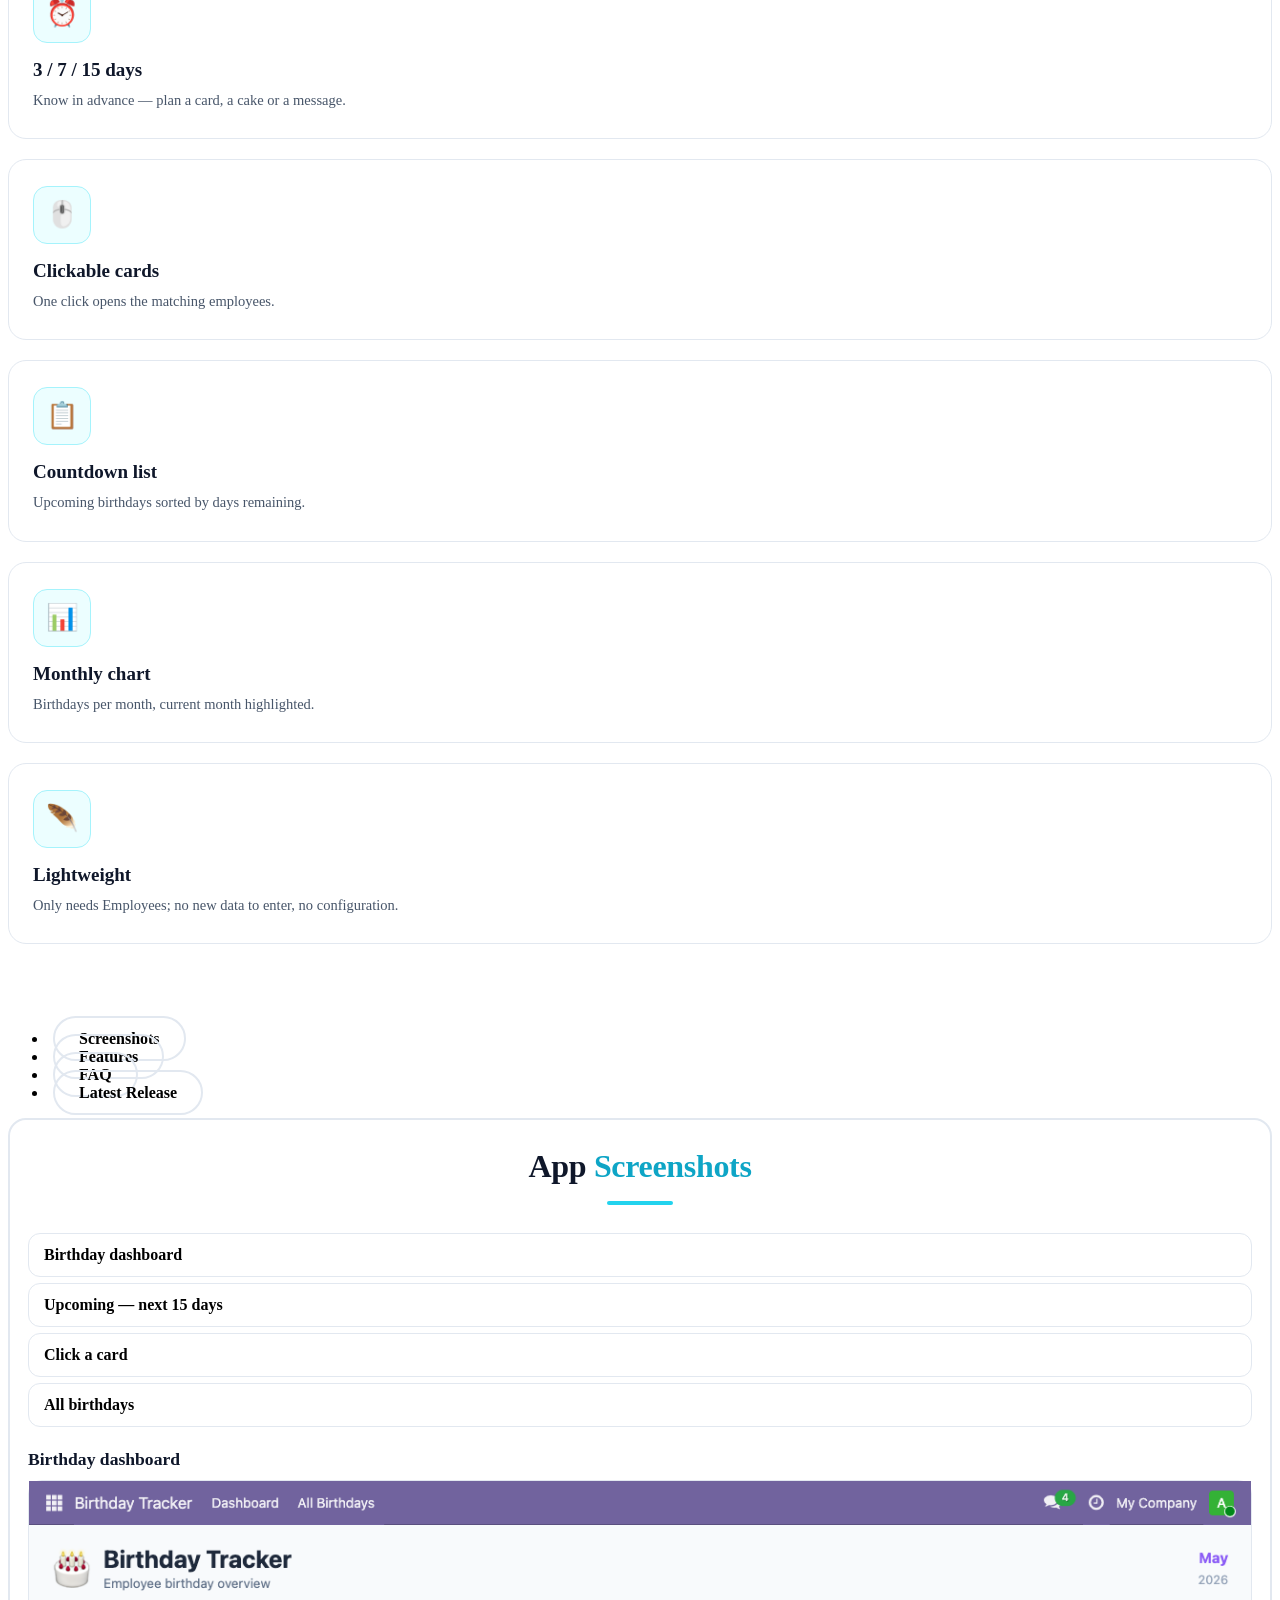
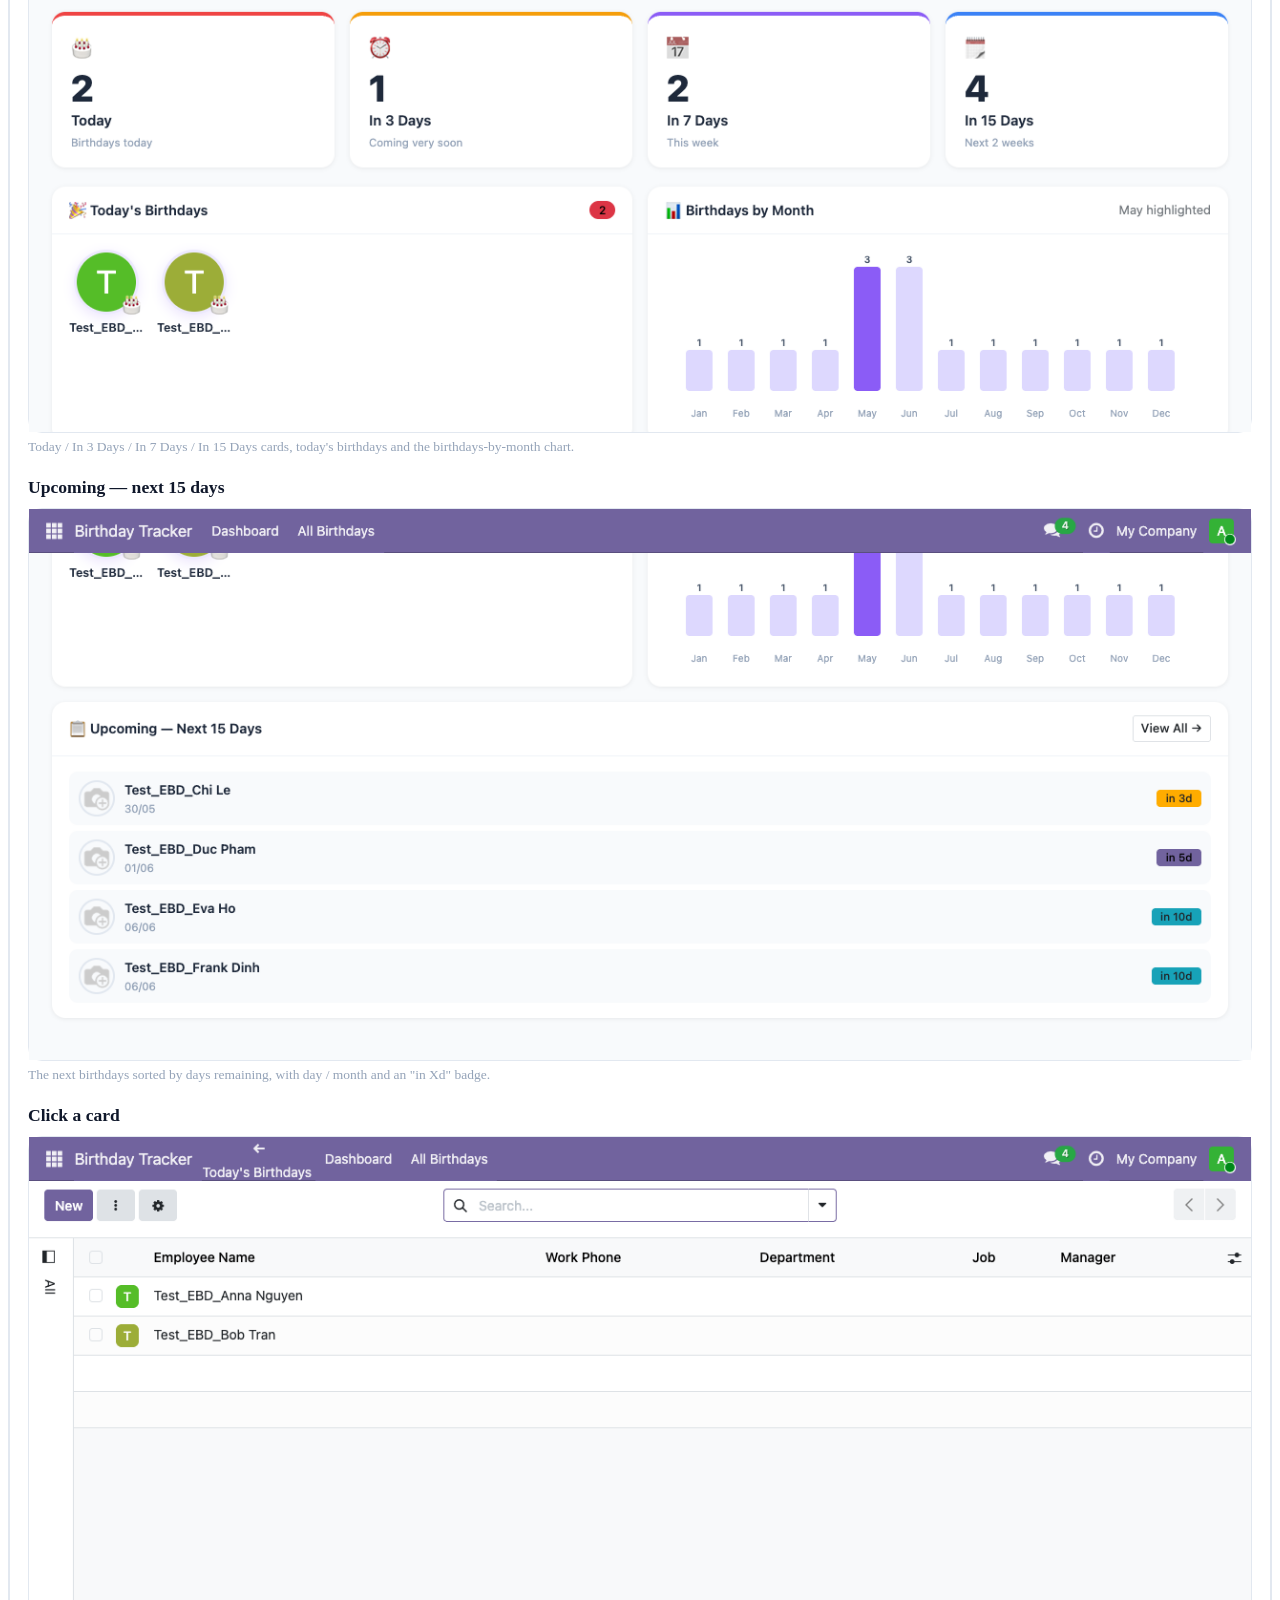
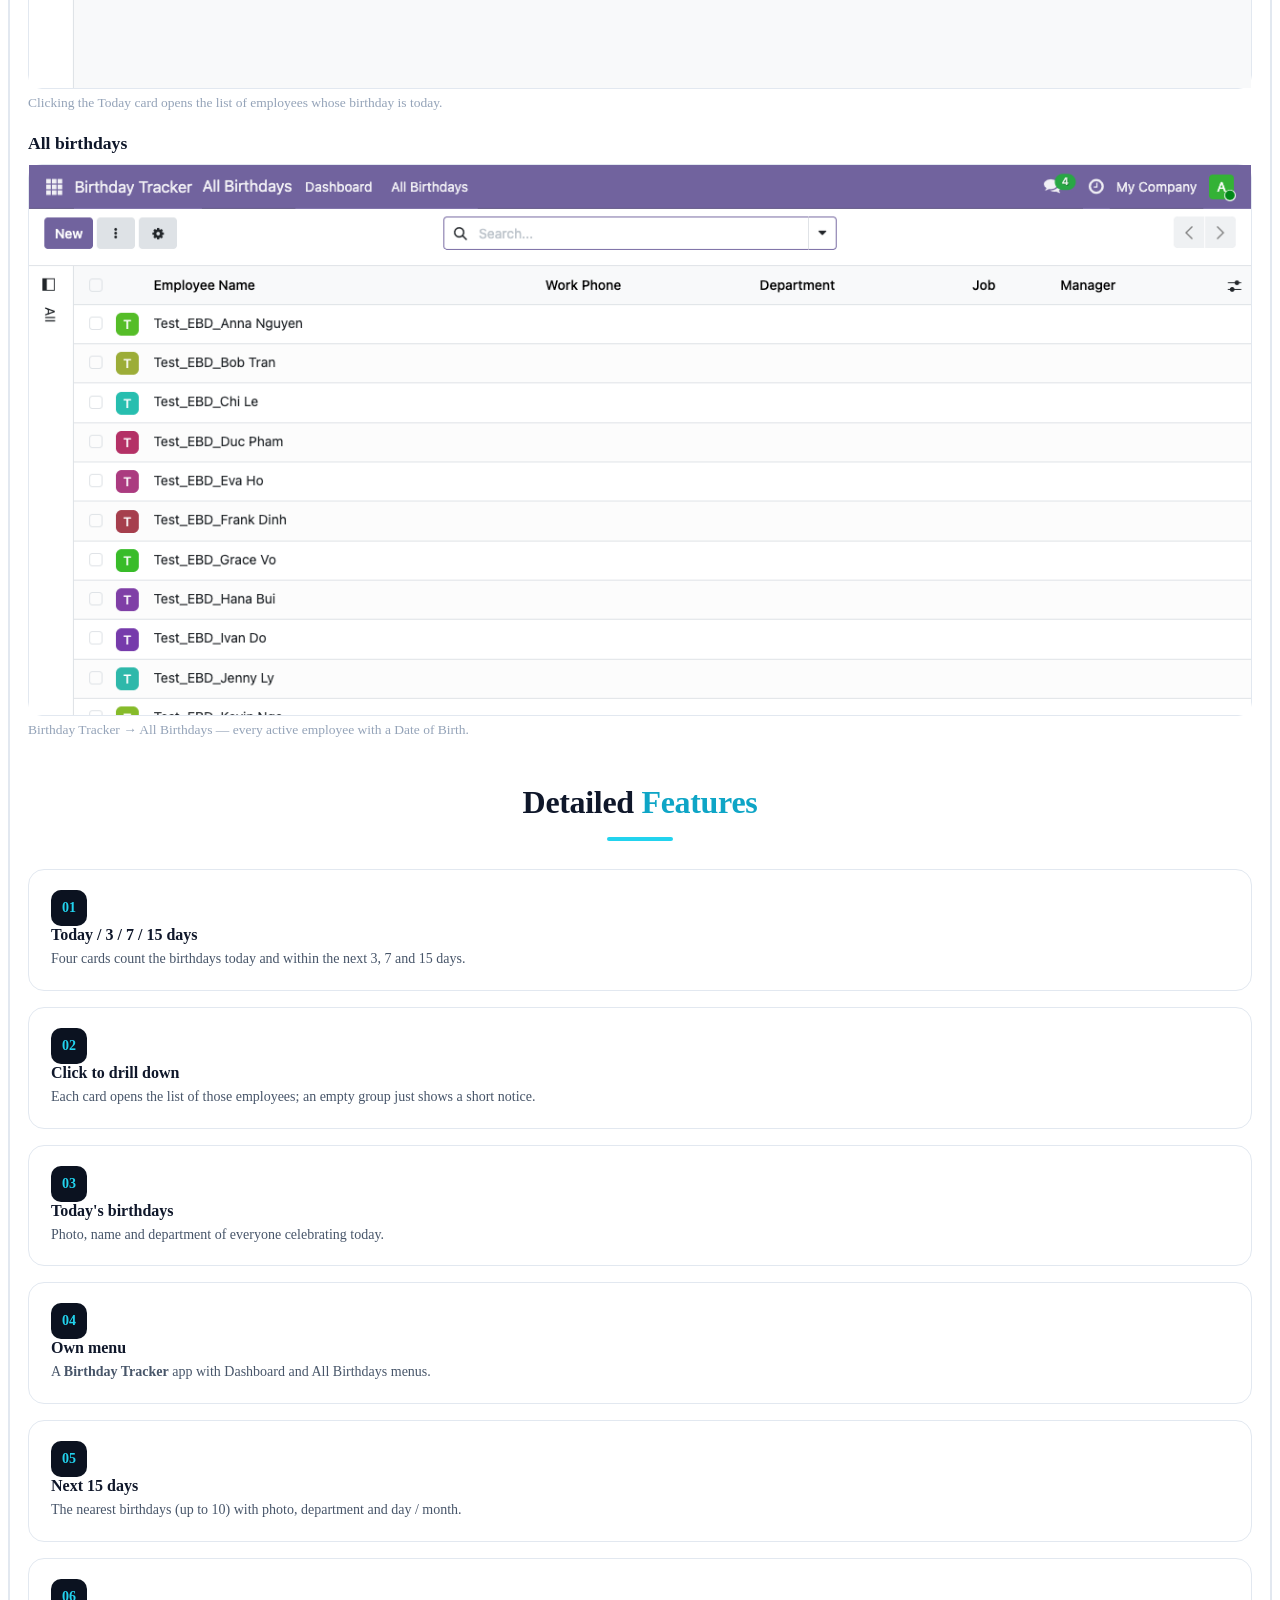
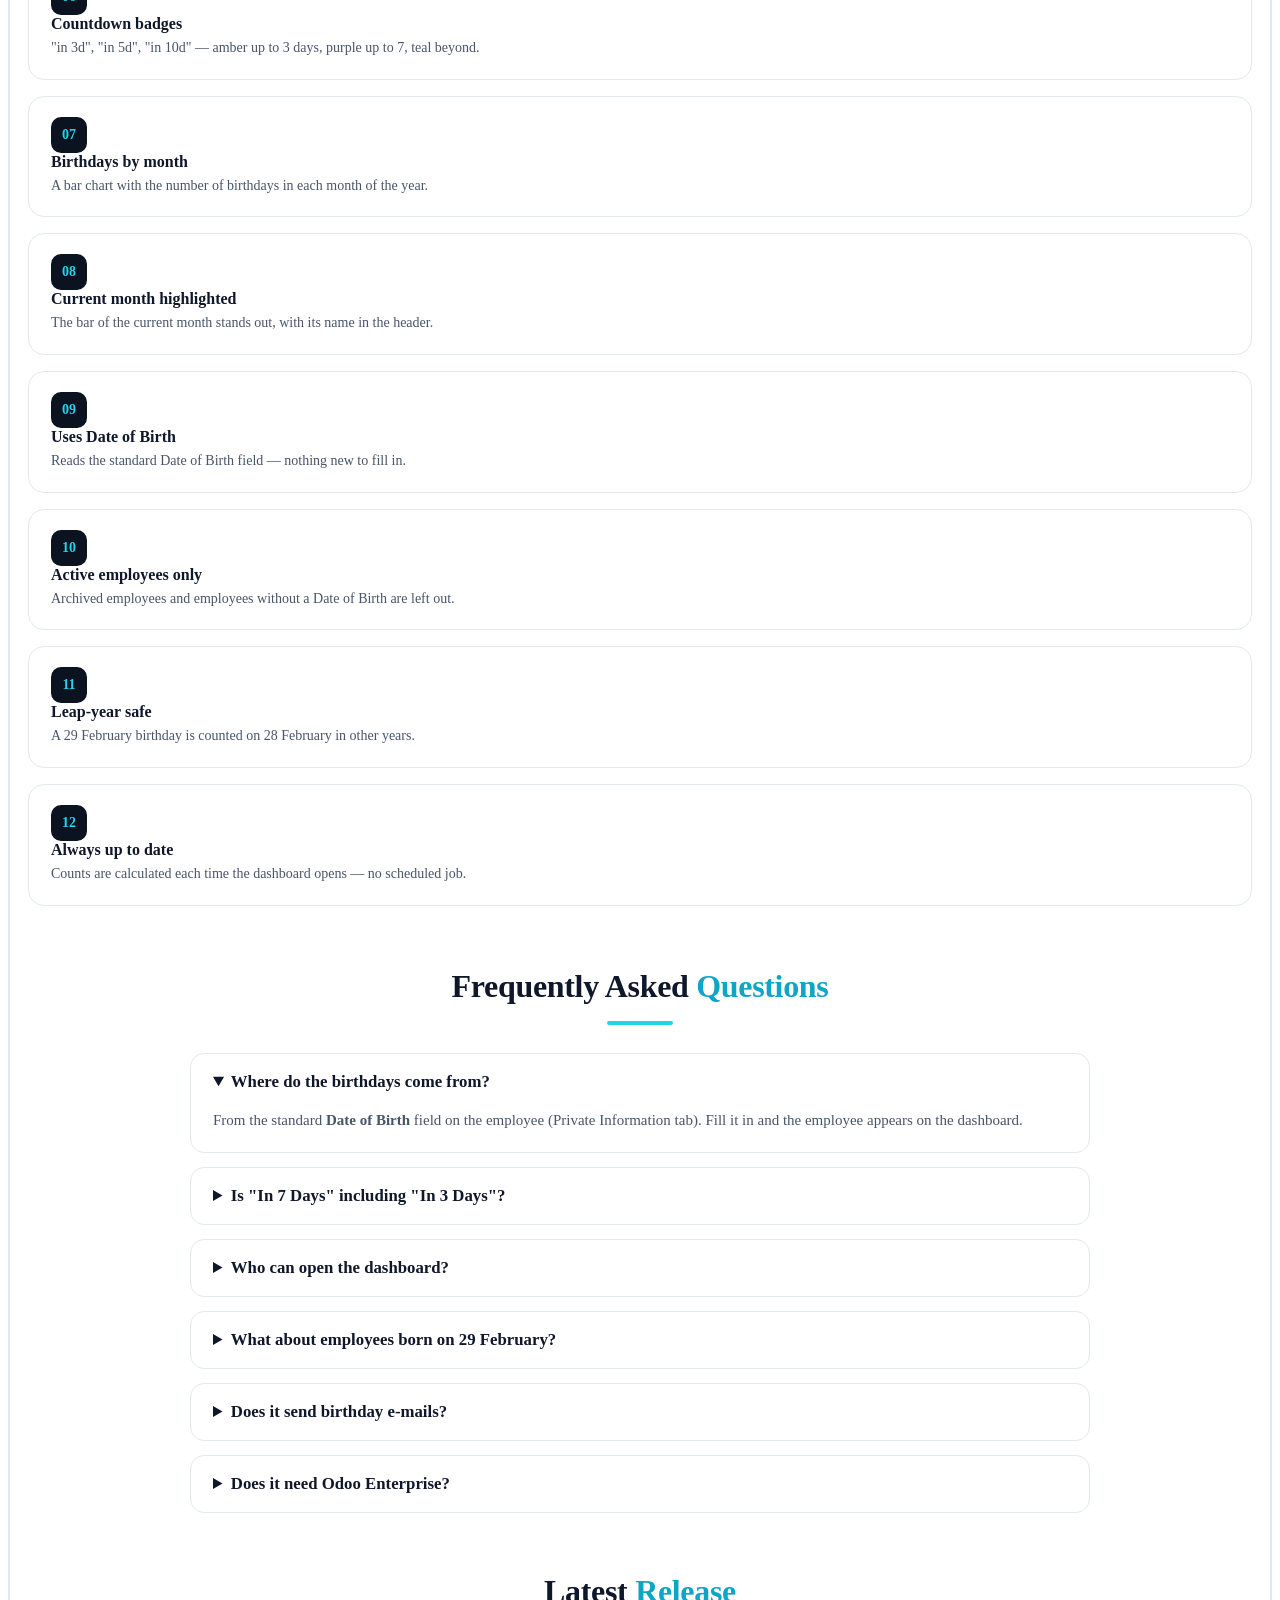
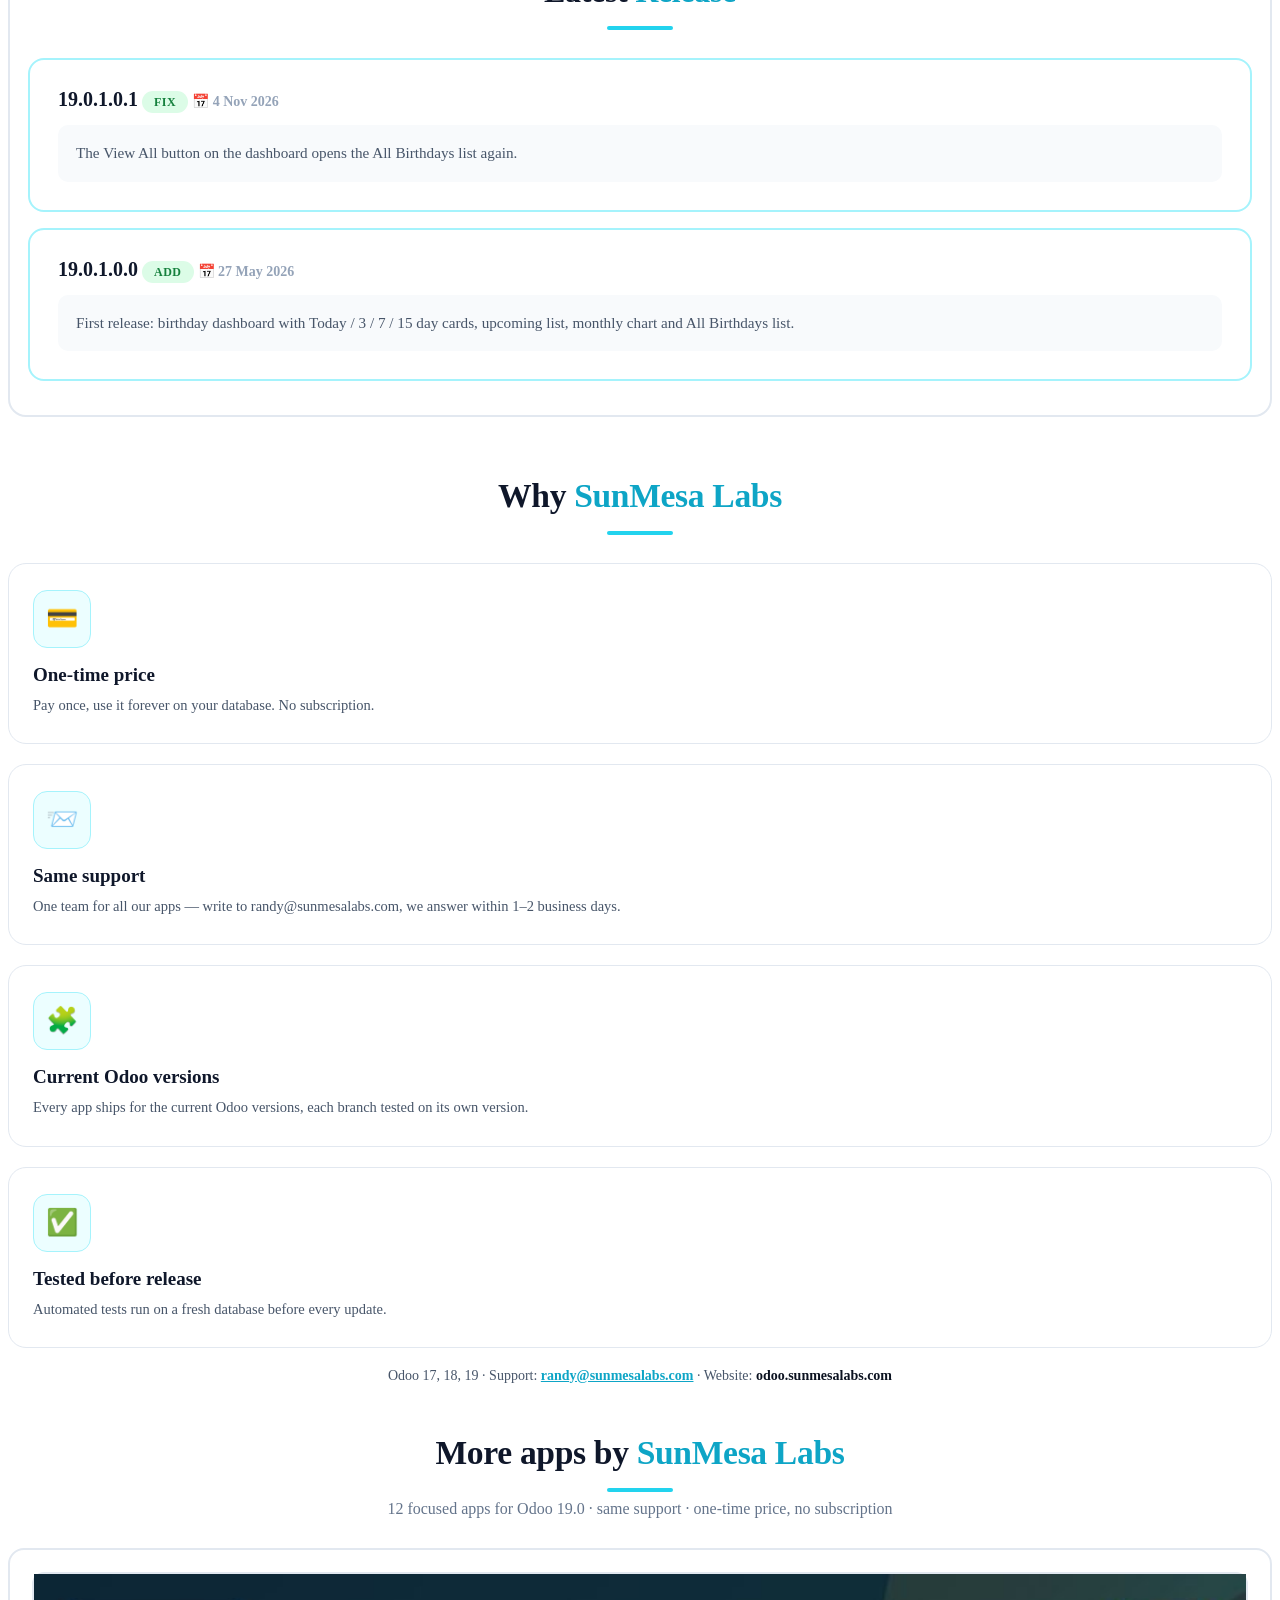
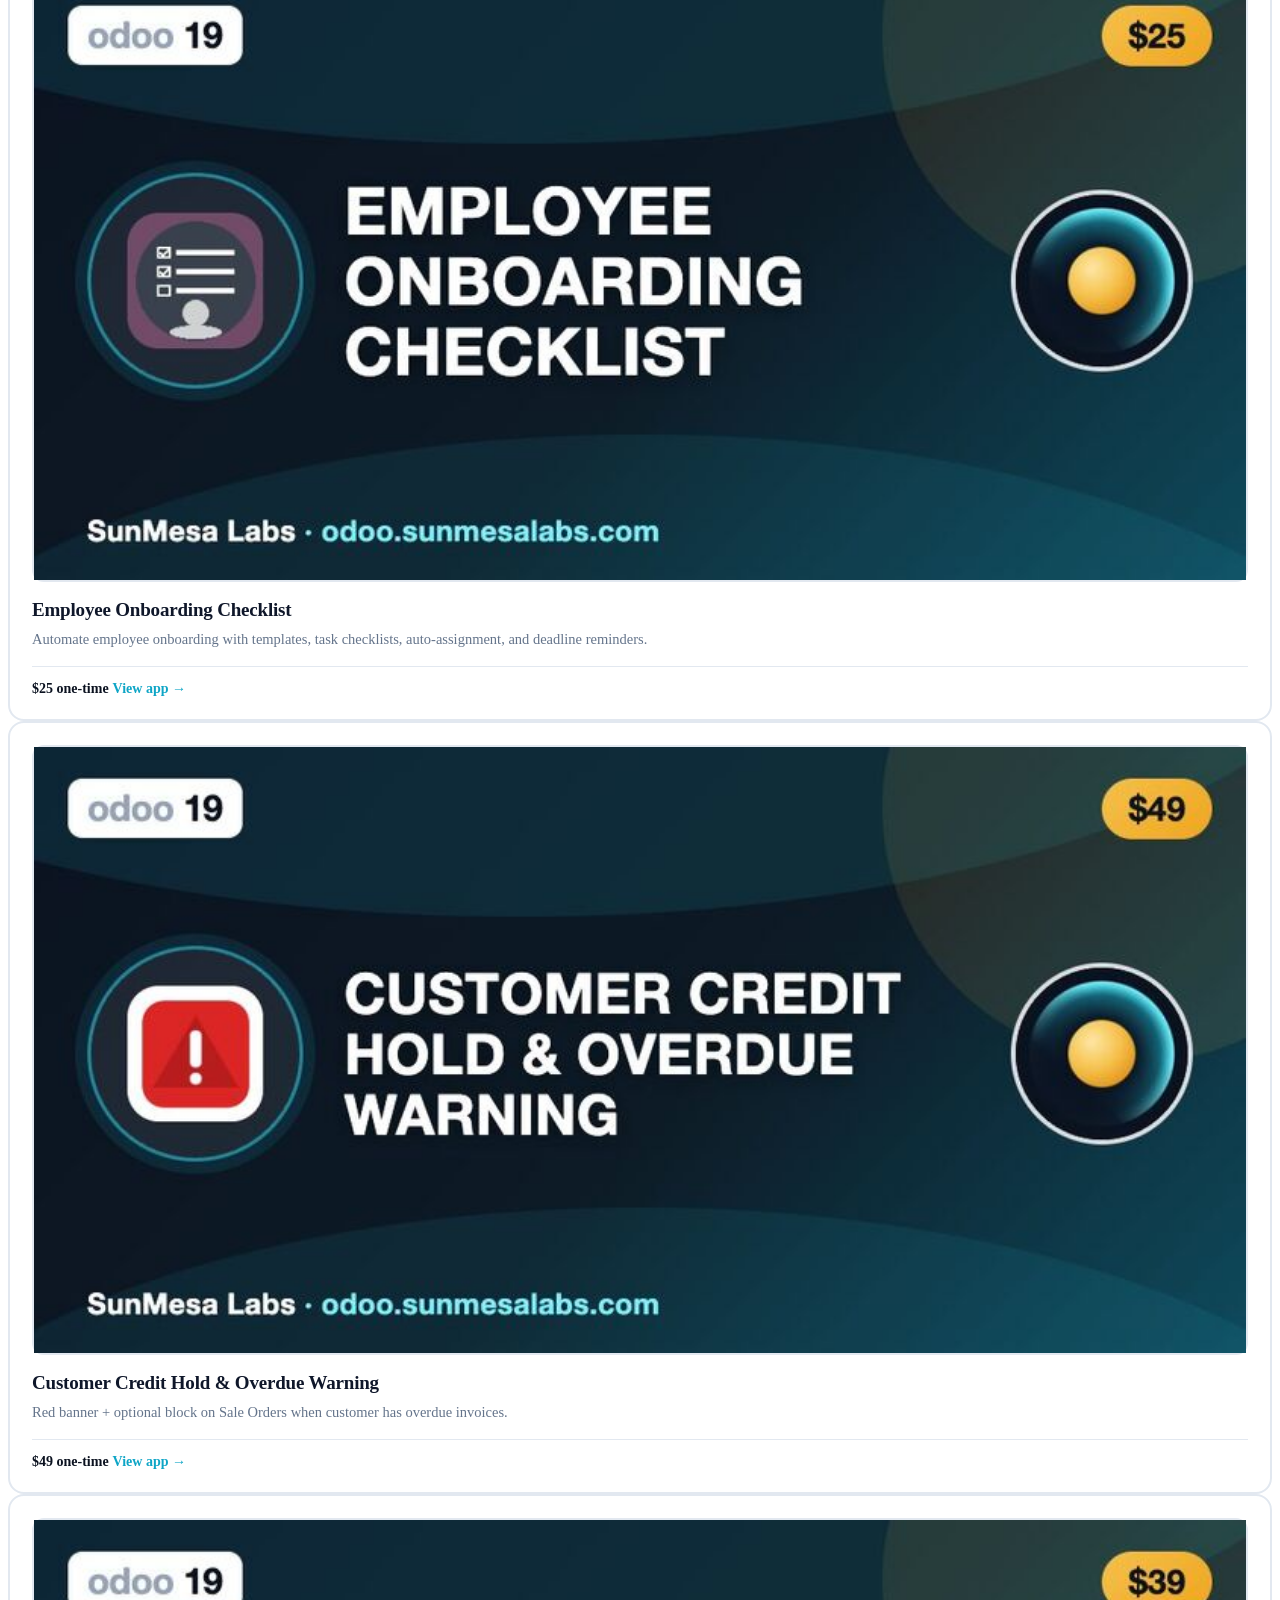
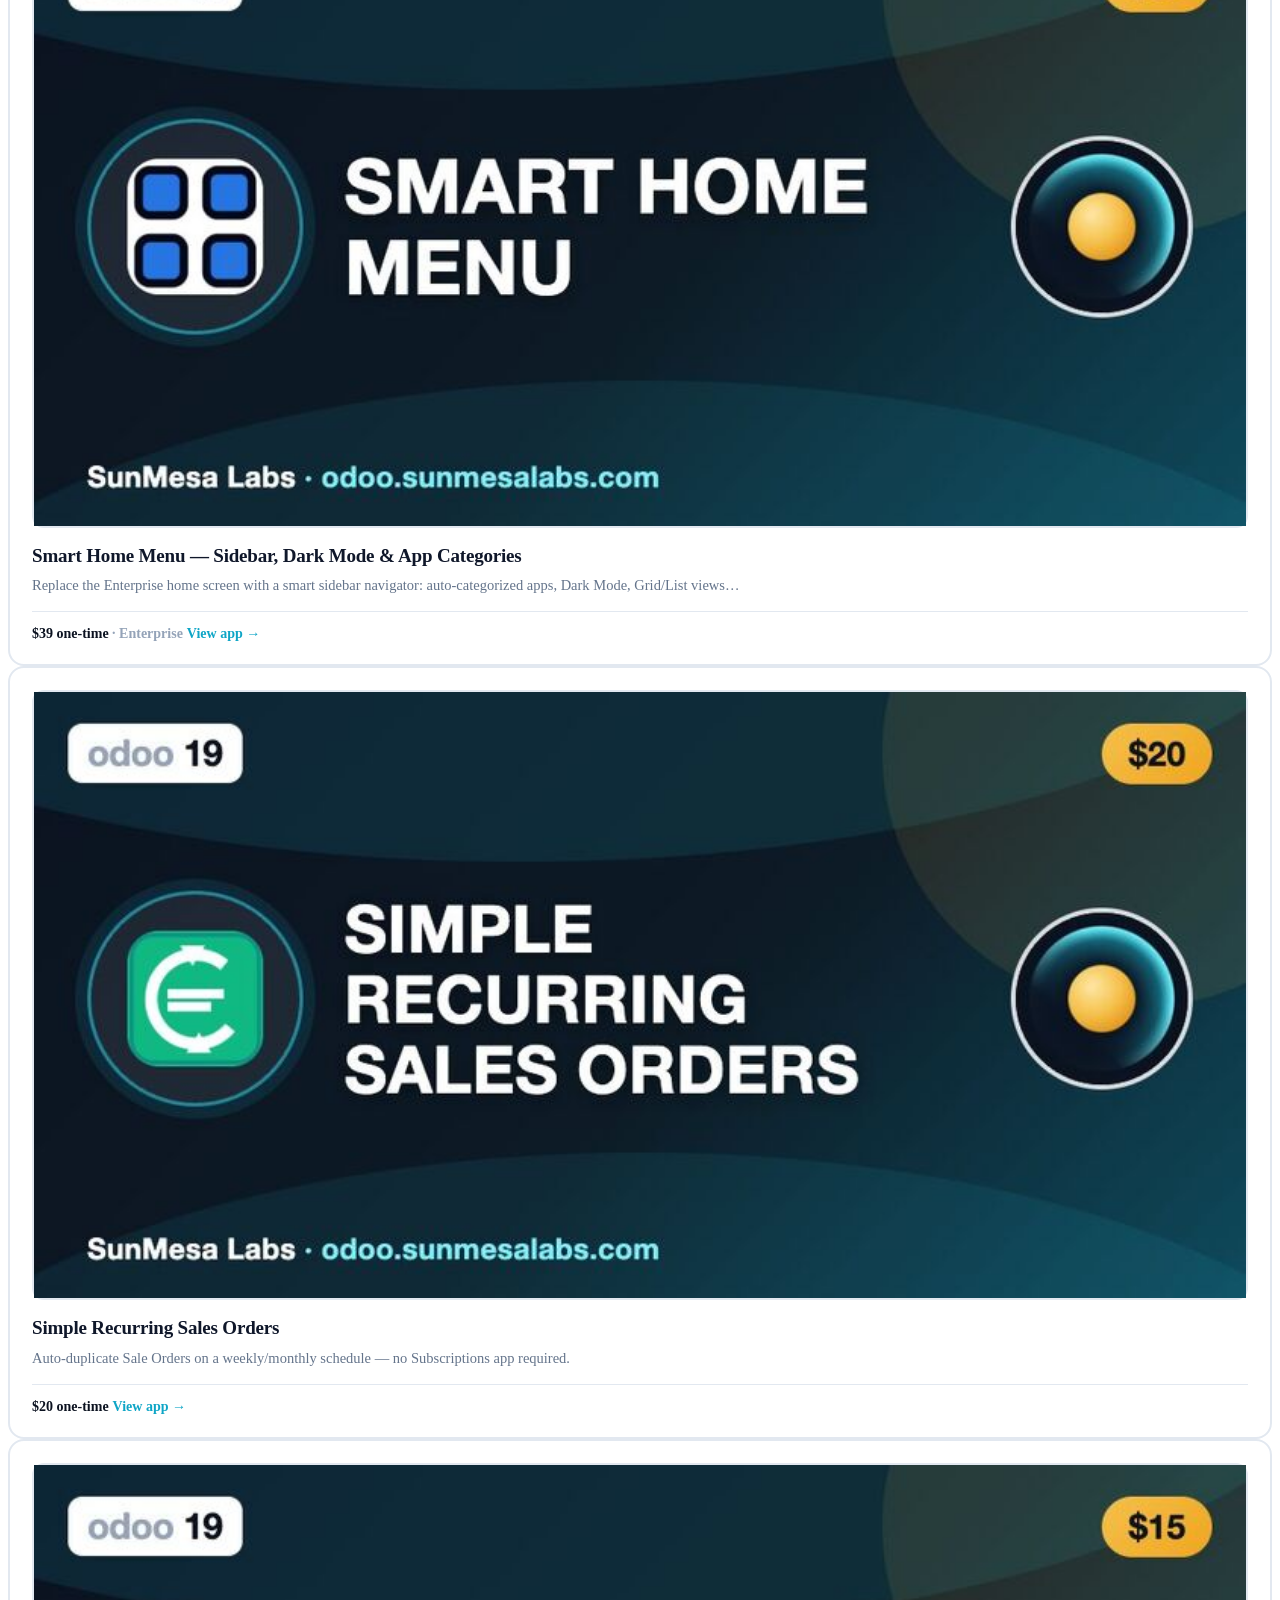
==== commit d7bb5188: "fix: dashboard View All opens the birthday list The button pointed to a non-existent action xmlid. A" ====
--- a/odoo_employee_birthday/static/description/index.html
+++ b/odoo_employee_birthday/static/description/index.html
@@ -564,6 +564,18 @@
             <div class="col-md-6" style="margin-bottom:16px">
               <div style="height:100%; padding:28px; border:2px solid #a5f3fc; border-radius:16px; background-color:#fff">
                 <div class="d-flex align-items-center flex-wrap gap-3" style="margin-bottom:14px">
+                  <span style="font-size:1.25rem; font-weight:800; color:#0f172a">19.0.1.0.1</span>
+                  <span style="padding:4px 12px; border-radius:20px; font-size:.75rem; font-weight:800; text-transform:uppercase; letter-spacing:.5px; background-color:#dcfce7; color:#15803d">Fix</span>
+                  <span style="color:#94a3b8; font-size:.875rem; font-weight:600">📅 4 Nov 2026</span>
+                </div>
+                <div style="border-radius:10px; padding:16px 18px; background-color:#f8fafc; color:#475569; line-height:1.6; font-size:.95rem">
+                  The View All button on the dashboard opens the All Birthdays list again.
+                </div>
+              </div>
+            </div>
+            <div class="col-md-6" style="margin-bottom:16px">
+              <div style="height:100%; padding:28px; border:2px solid #a5f3fc; border-radius:16px; background-color:#fff">
+                <div class="d-flex align-items-center flex-wrap gap-3" style="margin-bottom:14px">
                   <span style="font-size:1.25rem; font-weight:800; color:#0f172a">19.0.1.0.0</span>
                   <span style="padding:4px 12px; border-radius:20px; font-size:.75rem; font-weight:800; text-transform:uppercase; letter-spacing:.5px; background-color:#dcfce7; color:#15803d">Add</span>
                   <span style="color:#94a3b8; font-size:.875rem; font-weight:600">📅 27 May 2026</span>
